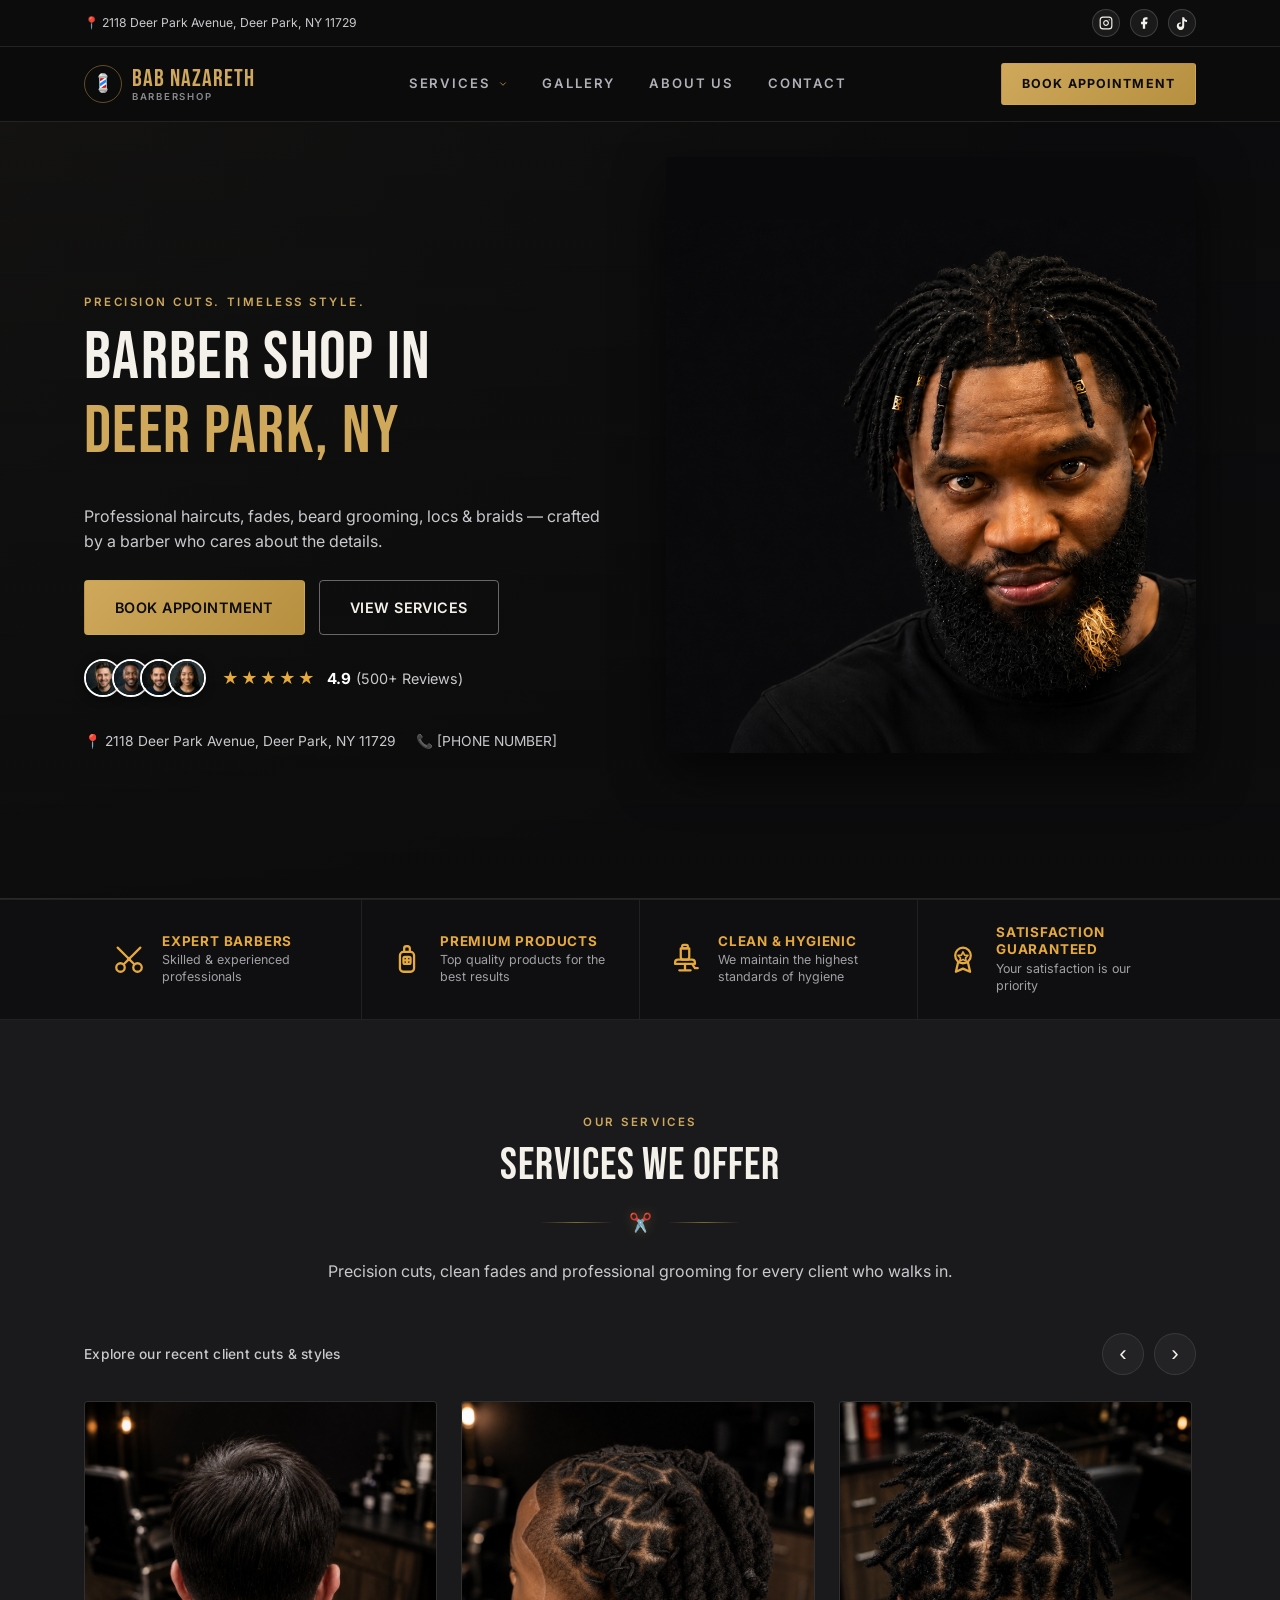
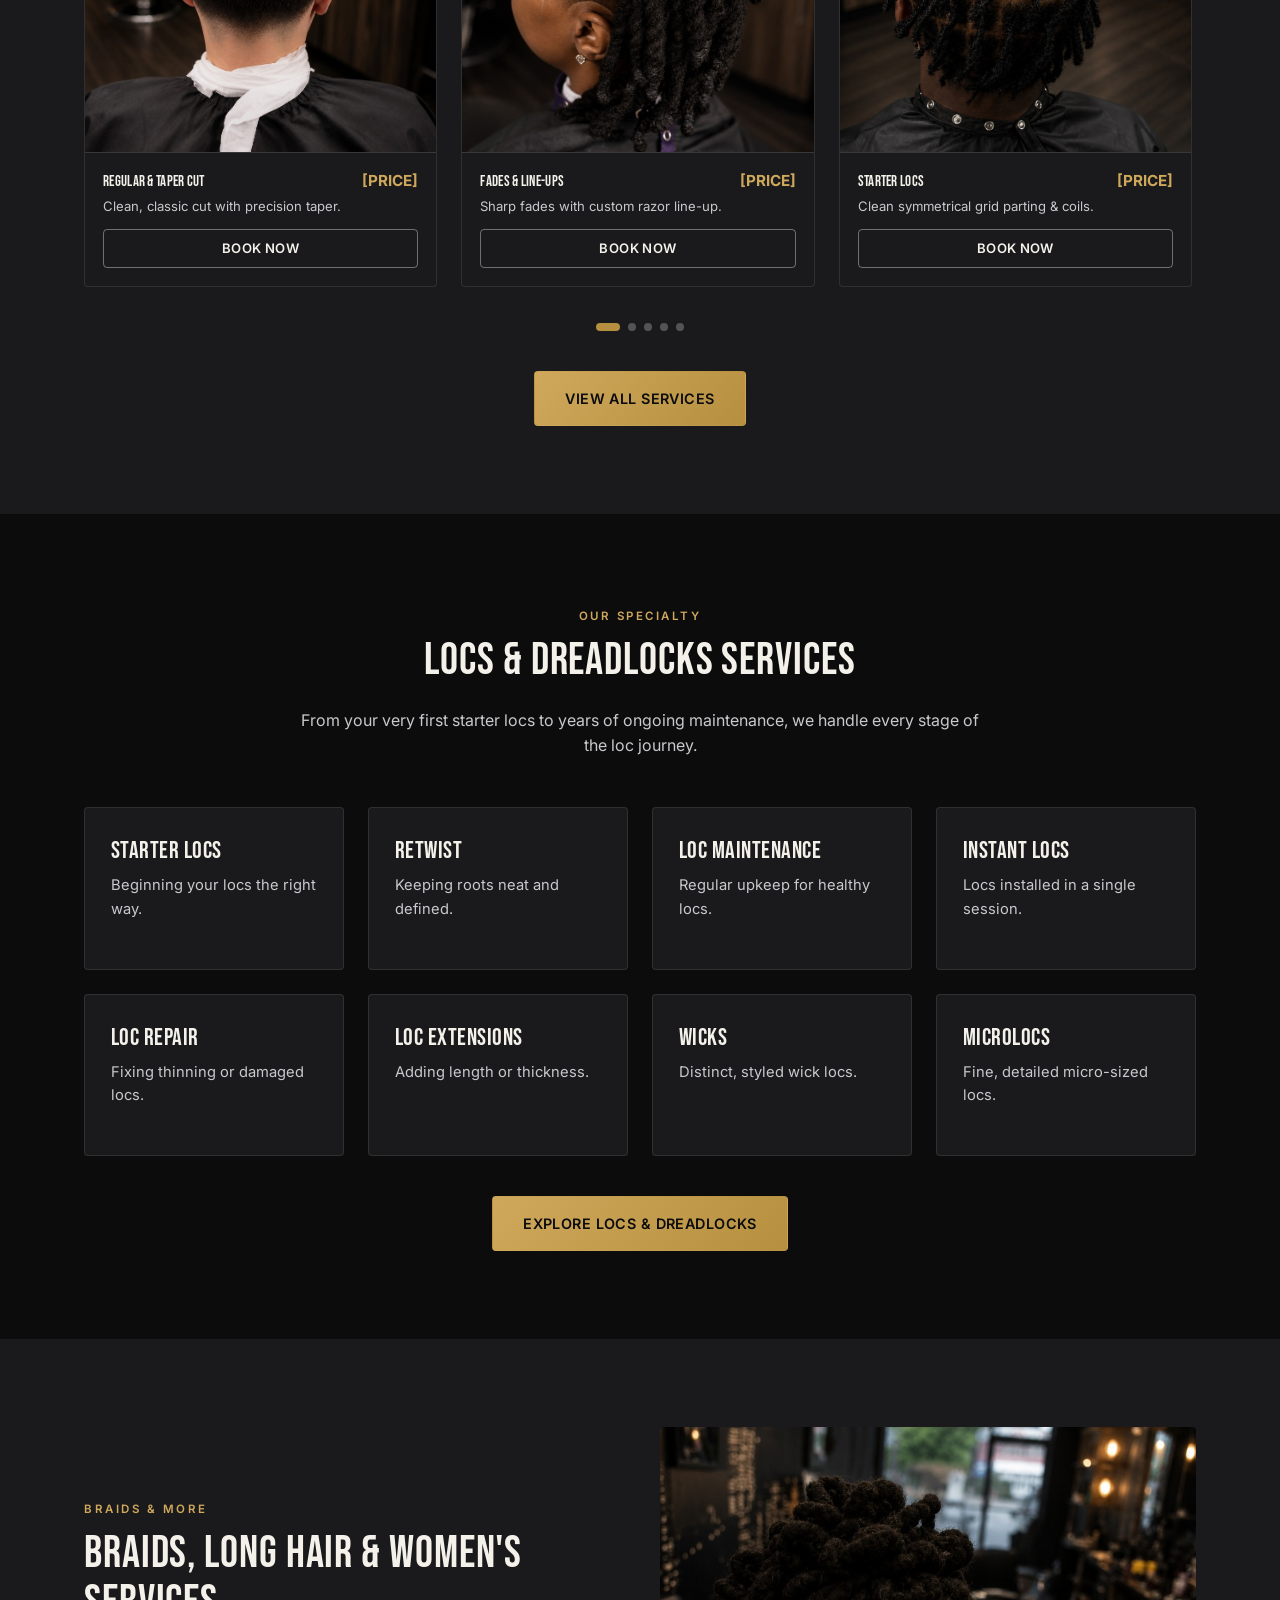
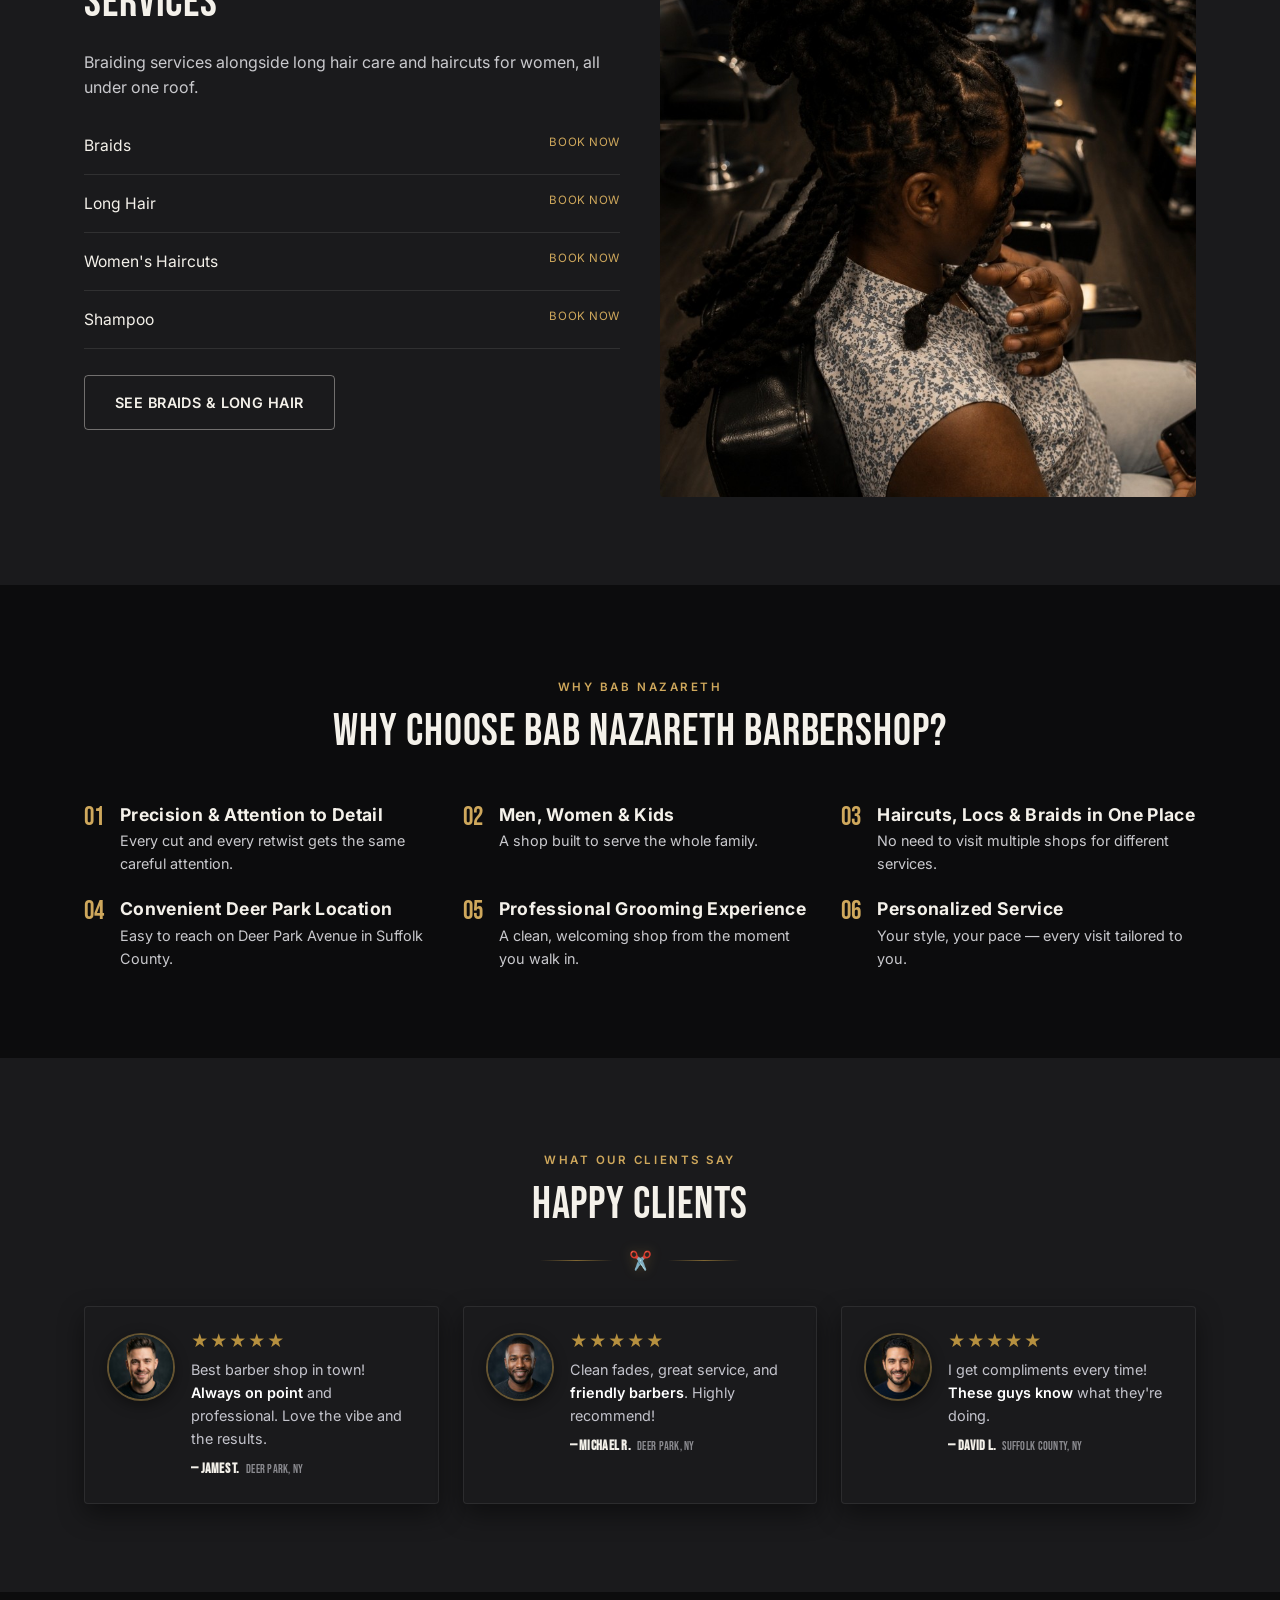
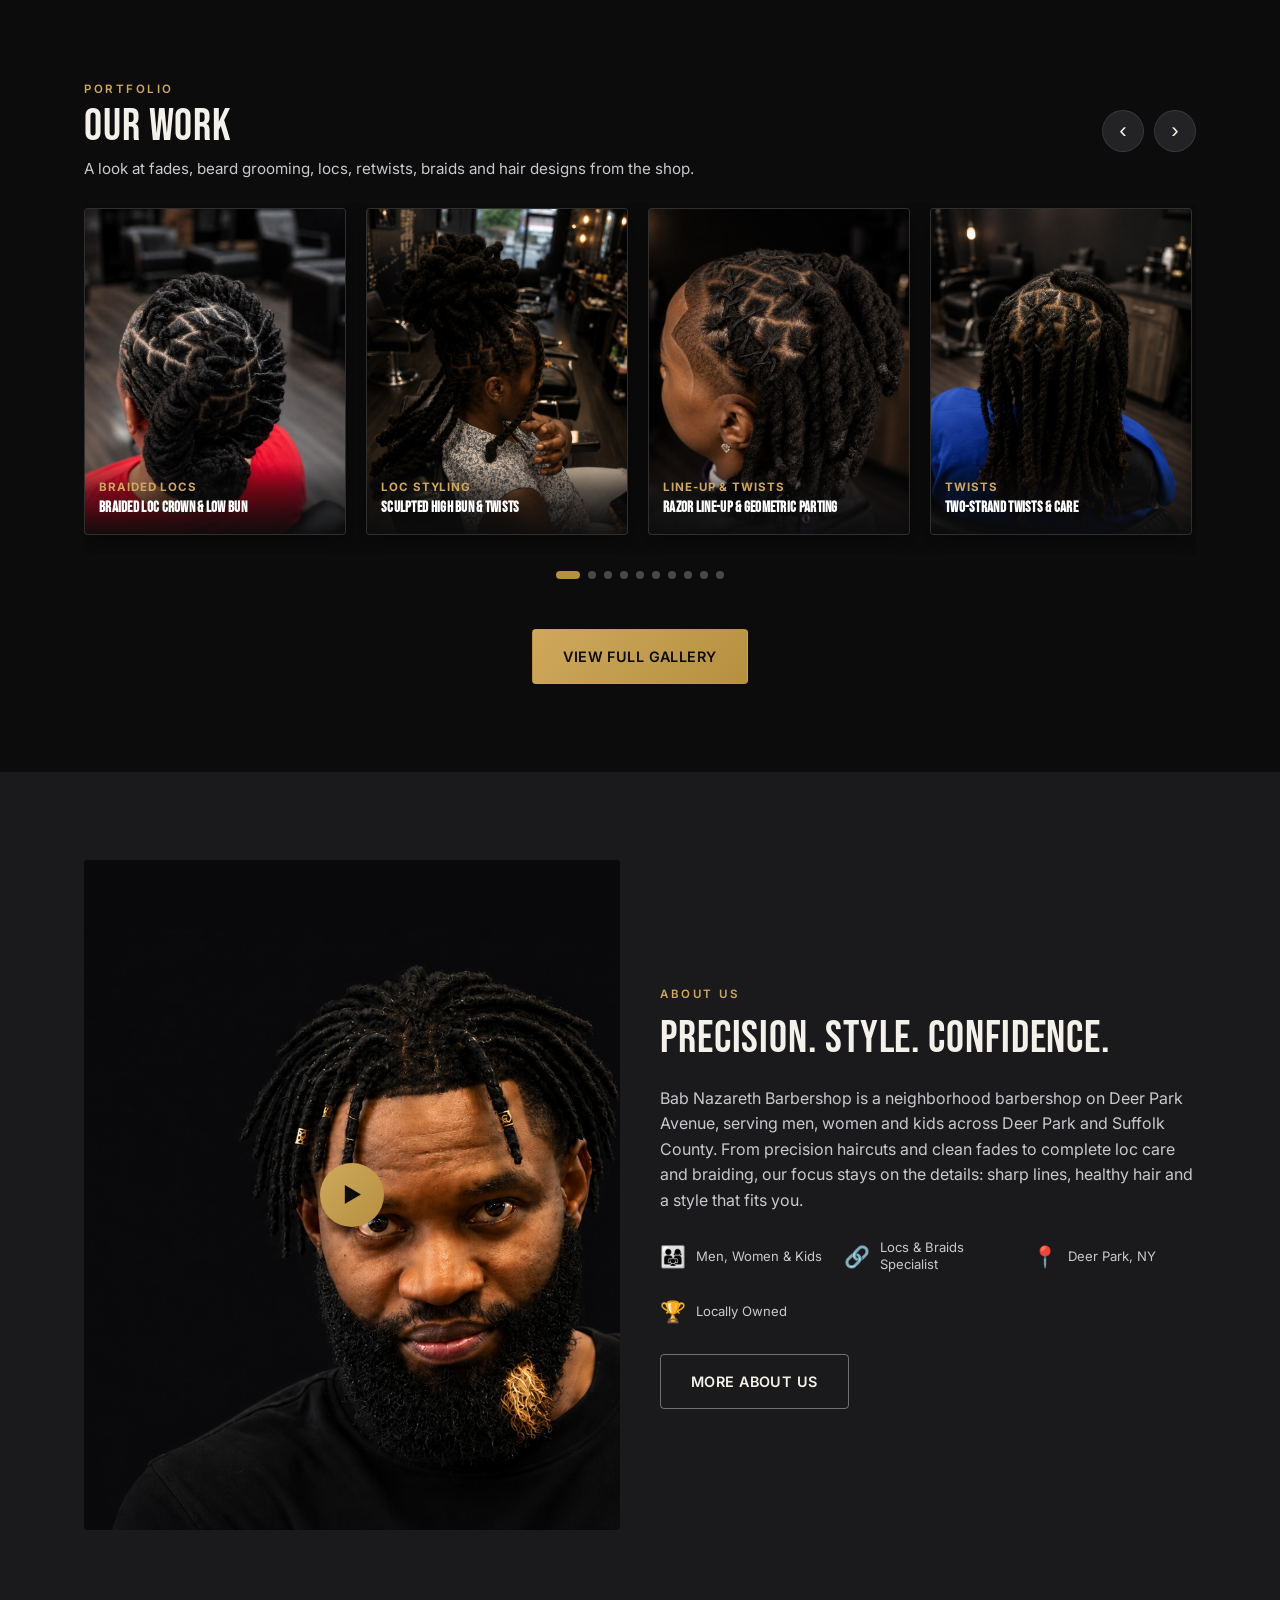
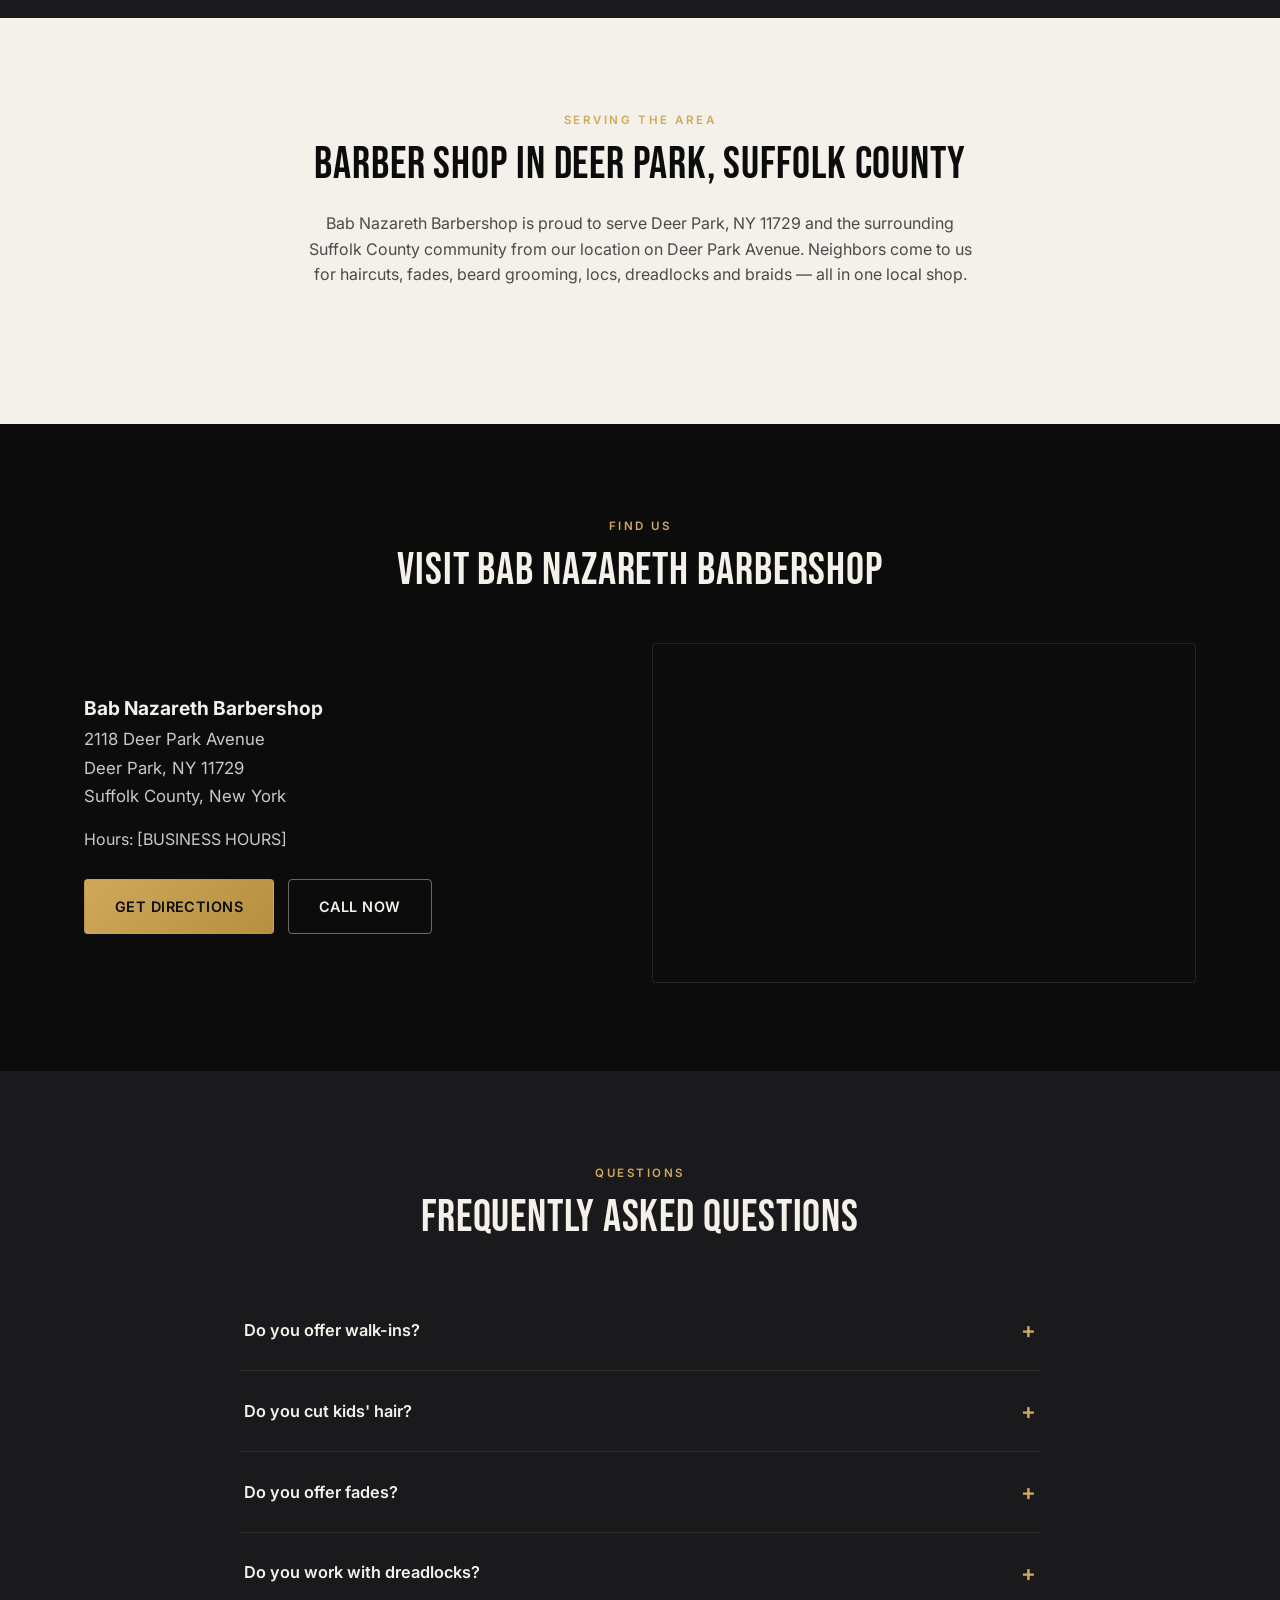
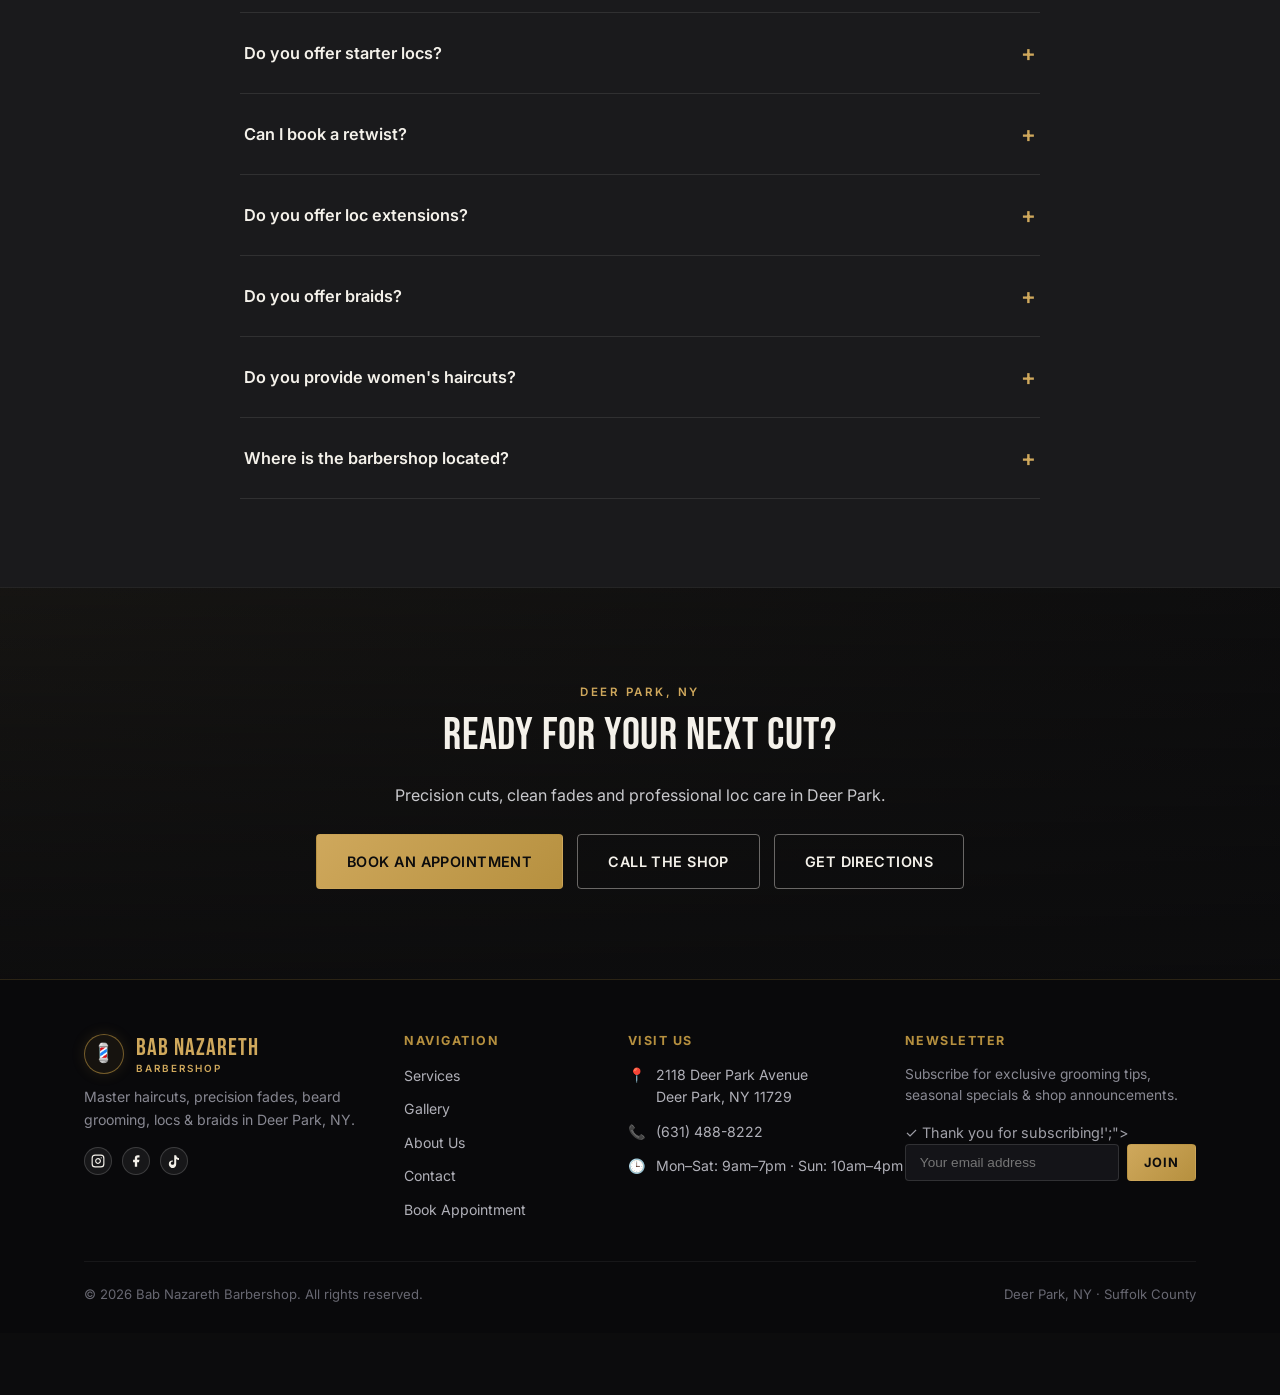
==== index.html @ 2ff18222 "Switch mobile services dropdown to native HTML details/summary to guarantee instant fold/unfold on t" ====
<!DOCTYPE html>
<html lang="en">
<head>
<meta charset="UTF-8">
<meta name="viewport" content="width=device-width, initial-scale=1.0">
<title>Bab Nazareth Barbershop | Barber Shop in Deer Park, NY</title>
<meta name="description" content="Professional haircuts, fades, beard grooming, locs & braids in Deer Park, NY. Serving Suffolk County. Book your appointment at Bab Nazareth Barbershop.">
<link rel="canonical" href="https://www.YOURDOMAIN.com/">
<meta property="og:title" content="Bab Nazareth Barbershop | Barber Shop in Deer Park, NY">
<meta property="og:description" content="Professional haircuts, fades, beard grooming, locs & braids in Deer Park, NY.">
<meta property="og:type" content="website">
<meta property="og:url" content="https://www.YOURDOMAIN.com/">
<link rel="stylesheet" href="https://fonts.googleapis.com/css2?family=Bebas+Neue&family=Inter:wght@400;500;600;700&display=swap">
<link rel="stylesheet" href="css/style.css?v=10">
<script type="application/ld+json">
{
  "@context": "https://schema.org",
  "@type": "HairSalon",
  "name": "Bab Nazareth Barbershop",
  "address": {
    "@type": "PostalAddress",
    "streetAddress": "2118 Deer Park Avenue",
    "addressLocality": "Deer Park",
    "addressRegion": "NY",
    "postalCode": "11729",
    "addressCountry": "US"
  },
  "telephone": "[PHONE NUMBER]",
  "url": "https://www.YOURDOMAIN.com/",
  "priceRange": "$$",
  "areaServed": ["Deer Park", "Suffolk County", "New York"]
}
</script>
<script type="application/ld+json">
{
  "@context": "https://schema.org",
  "@type": "FAQPage",
  "mainEntity": [
    {"@type": "Question", "name": "Do you offer walk-ins?", "acceptedAnswer": {"@type": "Answer", "text": "Walk-ins may be available depending on the day. We recommend calling ahead or booking online to guarantee your spot."}},
    {"@type": "Question", "name": "Do you cut kids' hair?", "acceptedAnswer": {"@type": "Answer", "text": "Yes, we offer kids cuts for younger clients in a relaxed, welcoming environment."}},
    {"@type": "Question", "name": "Do you offer fades?", "acceptedAnswer": {"@type": "Answer", "text": "Yes, fades are one of our specialties, from low and mid fades to skin fades."}},
    {"@type": "Question", "name": "Do you work with dreadlocks?", "acceptedAnswer": {"@type": "Answer", "text": "Yes, our team works with locs and dreadlocks at every stage, from starter locs to long-term maintenance."}},
    {"@type": "Question", "name": "Do you offer starter locs?", "acceptedAnswer": {"@type": "Answer", "text": "Yes, we start new locs and guide you through the early stages of the loc journey."}},
    {"@type": "Question", "name": "Can I book a retwist?", "acceptedAnswer": {"@type": "Answer", "text": "Yes, retwist appointments can be booked online or by calling the shop."}},
    {"@type": "Question", "name": "Do you offer loc extensions?", "acceptedAnswer": {"@type": "Answer", "text": "Yes, we offer loc extensions to add length or thickness to existing locs."}},
    {"@type": "Question", "name": "Do you offer braids?", "acceptedAnswer": {"@type": "Answer", "text": "Yes, braiding services are available. Let us know the style you have in mind when booking."}},
    {"@type": "Question", "name": "Do you provide women's haircuts?", "acceptedAnswer": {"@type": "Answer", "text": "Yes, we welcome men, women and kids for haircuts and styling."}},
    {"@type": "Question", "name": "Where is the barbershop located?", "acceptedAnswer": {"@type": "Answer", "text": "Bab Nazareth Barbershop is located at 2118 Deer Park Avenue, Deer Park, NY 11729, in Suffolk County."}}
  ]
}
</script>
</head>
<body>

<div class="top-bar">
  <div class="container top-bar-inner">
    <a class="top-bar-item" href="https://www.google.com/maps/dir/?api=1&destination=2118+Deer+Park+Avenue,+Deer+Park,+NY+11729" target="_blank" rel="noopener">📍 2118 Deer Park Avenue, Deer Park, NY 11729</a>
    <span class="social-icons notranslate" translate="no">
      <a href="#" class="social-btn" aria-label="Instagram">
        <svg viewBox="0 0 24 24" fill="none" stroke="currentColor" stroke-width="2" stroke-linecap="round" stroke-linejoin="round" aria-hidden="true"><rect x="2" y="2" width="20" height="20" rx="5" ry="5"></rect><path d="M16 11.37A4 4 0 1 1 12.63 8 4 4 0 0 1 16 11.37z"></path><line x1="17.5" y1="6.5" x2="17.51" y2="6.5"></line></svg>
      </a>
      <a href="#" class="social-btn" aria-label="Facebook">
        <svg viewBox="0 0 24 24" fill="currentColor" aria-hidden="true"><path d="M18 2h-3a5 5 0 0 0-5 5v3H7v4h3v8h4v-8h3l1-4h-4V7a1 1 0 0 1 1-1h3z"></path></svg>
      </a>
      <a href="#" class="social-btn" aria-label="TikTok">
        <svg viewBox="0 0 24 24" fill="currentColor" aria-hidden="true"><path d="M19.59 6.69a4.83 4.83 0 0 1-3.77-4.25V2h-3.45v13.67a2.89 2.89 0 0 1-5.2 1.74 2.89 2.89 0 0 1 2.31-4.64c.29 0 .58.04.85.12V11.4a6.37 6.37 0 0 0-.85-.06A6.34 6.34 0 0 0 3.1 17.68a6.34 6.34 0 0 0 10.82 4.47 6.27 6.27 0 0 0 1.87-4.48V8.71a8.16 8.16 0 0 0 4.8 1.52v-3.4c-.34 0-.68-.05-1-.14z"></path></svg>
      </a>
    </span>
  </div>
</div>

<header class="site-header">
  <nav class="nav">
    <a href="index.html" class="brand">
      <span class="brand-mark">💈</span>
      <span class="brand-text">BAB NAZARETH<span class="brand-sub">Barbershop</span></span>
    </a>
    <button class="nav-toggle" id="navToggle" aria-label="Open navigation menu">
      <span></span><span></span><span></span>
    </button>
    <ul class="nav-links">
      <li class="has-dropdown">
        <a href="services.html" class="dropdown-trigger">
          <span>Services</span>
          <svg class="dropdown-chevron" viewBox="0 0 24 24" fill="none" stroke="currentColor" stroke-width="2.2" stroke-linecap="round" stroke-linejoin="round" aria-hidden="true">
            <polyline points="6 9 12 15 18 9"></polyline>
          </svg>
        </a>
        <ul class="dropdown-menu">
          <li><a href="services.html">All Services</a></li>
          <li><a href="haircuts-fades.html">Haircuts &amp; Fades</a></li>
          <li><a href="beard-grooming.html">Beard Grooming</a></li>
          <li><a href="locs-dreadlocks.html">Locs &amp; Dreadlocks</a></li>
          <li><a href="braids.html">Braids</a></li>
        </ul>
      </li>
      <li><a href="gallery.html">Gallery</a></li>
      <li><a href="about.html">About Us</a></li>
      <li><a href="contact.html">Contact</a></li>
    </ul>
    <div class="nav-cta desktop-only">
      <a href="book-appointment.html" class="btn btn--gold btn--sm">Book Appointment</a>
    </div>
  </nav>
</header>

<!-- MOBILE NAVIGATION DRAWER (USER-REQUESTED FORMAT) -->
<div class="mobile-nav-drawer" id="mobileNavDrawer" aria-hidden="true">
  <div class="mobile-nav-inner">
    <!-- Top Bar: Logo left, Close button right -->
    <div class="mobile-nav-header">
      <a href="index.html" class="brand">
        <span class="brand-mark">💈</span>
        <span class="brand-text">BAB NAZARETH<span class="brand-sub">Barbershop</span></span>
      </a>
      <button type="button" class="mobile-nav-close" id="mobileNavClose" aria-label="Close navigation">
        <svg viewBox="0 0 24 24" fill="none" stroke="currentColor" stroke-width="2.2" stroke-linecap="round" stroke-linejoin="round" aria-hidden="true">
          <line x1="18" y1="6" x2="6" y2="18"></line>
          <line x1="6" y1="6" x2="18" y2="18"></line>
        </svg>
      </button>
    </div>

    <!-- Scrollable Body -->
    <div class="mobile-nav-body">
      <ul class="mobile-nav-list">
        <li class="mobile-nav-item">
          <details class="mobile-dropdown-details" open>
            <summary class="mobile-dropdown-summary">
              <span>Services</span>
              <svg class="mobile-chevron" viewBox="0 0 24 24" fill="none" stroke="currentColor" stroke-width="2.2" stroke-linecap="round" stroke-linejoin="round" aria-hidden="true">
                <polyline points="6 9 12 15 18 9"></polyline>
              </svg>
            </summary>
            <ul class="mobile-subnav">
              <li><a href="services.html">All Services</a></li>
              <li><a href="haircuts-fades.html">Haircuts &amp; Fades</a></li>
              <li><a href="beard-grooming.html">Beard Grooming</a></li>
              <li><a href="locs-dreadlocks.html">Locs &amp; Dreadlocks</a></li>
              <li><a href="braids.html">Braids</a></li>
            </ul>
          </details>
        </li>
        <li class="mobile-nav-item">
          <a href="gallery.html" class="mobile-nav-link">Gallery</a>
        </li>
        <li class="mobile-nav-item">
          <a href="about.html" class="mobile-nav-link">About Us</a>
        </li>
        <li class="mobile-nav-item">
          <a href="contact.html" class="mobile-nav-link">Contact</a>
        </li>
      </ul>

      <!-- Bottom Actions -->
      <div class="mobile-nav-bottom">
        <a href="book-appointment.html" class="btn btn--gold btn--full mobile-primary-cta">
          BOOK APPOINTMENT ✂️
        </a>
        <div class="mobile-bottom-row">
          <a href="tel:6314888222" class="mobile-pill-btn">
            <span>📞</span> (631) 488-8222
          </a>
          <a href="https://www.google.com/maps/dir/?api=1&destination=2118+Deer+Park+Avenue,+Deer+Park,+NY+11729" target="_blank" rel="noopener" class="mobile-pill-btn">
            <span>📍</span> Deer Park, NY
          </a>
        </div>
      </div>
    </div>
  </div>
</div>

<main>

  <!-- HERO -->
  <section class="hero">
    <div class="container hero-grid">
      <div>
        <span class="eyebrow">Precision Cuts. Timeless Style.</span>
        <h1>Barber Shop in<br><span class="text-gold">Deer Park, NY</span></h1>
        <p>Professional haircuts, fades, beard grooming, locs &amp; braids &mdash; crafted by a barber who cares about the details.</p>
        <div class="cta-row">
          <a href="book-appointment.html" class="btn btn--gold">Book Appointment</a>
          <a href="services.html" class="btn btn--outline">View Services</a>
        </div>
        <div class="hero-trust">
          <div class="avatar-stack">
            <img class="avatar-circle" src="images/avatar-1.jpg" alt="Client Bab Nazareth Barbershop" width="38" height="38">
            <img class="avatar-circle" src="images/avatar-2.jpg" alt="Client Bab Nazareth Barbershop" width="38" height="38">
            <img class="avatar-circle" src="images/avatar-3.jpg" alt="Client Bab Nazareth Barbershop" width="38" height="38">
            <img class="avatar-circle" src="images/avatar-4.jpg" alt="Client Bab Nazareth Barbershop" width="38" height="38">
          </div>
          <div class="rating-block">
            <span class="stars" aria-label="5 stars rating">★★★★★</span>
            <div class="rating-text">
              <span class="rating-score">4.9</span>
              <span class="rating-count">(500+ Reviews)</span>
            </div>
          </div>
        </div>
        <div class="hero-meta">
          <span>📍 2118 Deer Park Avenue, Deer Park, NY 11729</span>
          <span>📞 [PHONE NUMBER]</span>
        </div>
      </div>
      <div class="hero-media">
        <img src="images/hero-barber.png" alt="Client with a sharp fade and beard at Bab Nazareth Barbershop in Deer Park, NY" loading="eager">
      </div>
    </div>
  </section>

  <!-- FEATURE / TRUST ROW -->
  <section class="feature-row">
    <div class="container feature-grid">
      <div class="feature-item">
        <div class="f-icon-wrap">
          <svg class="f-svg" viewBox="0 0 24 24" fill="none" stroke="currentColor" stroke-width="1.6" stroke-linecap="round" stroke-linejoin="round" aria-hidden="true">
            <circle cx="6" cy="18" r="3"></circle>
            <circle cx="18" cy="18" r="3"></circle>
            <line x1="8.12" y1="15.88" x2="20" y2="4"></line>
            <line x1="15.88" y1="15.88" x2="13.2" y2="13.2"></line>
            <line x1="10.8" y1="10.8" x2="4" y2="4"></line>
            <circle cx="12" cy="12" r="0.75" fill="currentColor"></circle>
          </svg>
        </div>
        <div class="feature-item-text">
          <h3>Expert Barbers</h3>
          <p>Skilled &amp; experienced professionals</p>
        </div>
      </div>
      <div class="feature-item">
        <div class="f-icon-wrap">
          <svg class="f-svg" viewBox="0 0 24 24" fill="none" stroke="currentColor" stroke-width="1.6" stroke-linecap="round" stroke-linejoin="round" aria-hidden="true">
            <rect x="7" y="7" width="10" height="14" rx="2.5"></rect>
            <path d="M10 7V4.5A1.5 1.5 0 0 1 11.5 3h1A1.5 1.5 0 0 1 14 4.5V7"></path>
            <path d="M12 11.5v3M10.5 13h3"></path>
            <rect x="9.5" y="10.5" width="5" height="5" rx="1"></rect>
          </svg>
        </div>
        <div class="feature-item-text">
          <h3>Premium Products</h3>
          <p>Top quality products for the best results</p>
        </div>
      </div>
      <div class="feature-item">
        <div class="f-icon-wrap">
          <svg class="f-svg" viewBox="0 0 24 24" fill="none" stroke="currentColor" stroke-width="1.6" stroke-linecap="round" stroke-linejoin="round" aria-hidden="true">
            <rect x="10" y="2" width="4" height="2.5" rx="1"></rect>
            <path d="M9 4.5h6v6a2 2 0 0 1-2 2h-2a2 2 0 0 1-2-2v-6z"></path>
            <path d="M7 12.5h10a2 2 0 0 1 2 2v1H5v-1a2 2 0 0 1 2-2z"></path>
            <path d="M12 15.5V20M8 20h8"></path>
            <path d="M17 15.5l2 3h2"></path>
          </svg>
        </div>
        <div class="feature-item-text">
          <h3>Clean &amp; Hygienic</h3>
          <p>We maintain the highest standards of hygiene</p>
        </div>
      </div>
      <div class="feature-item">
        <div class="f-icon-wrap">
          <svg class="f-svg" viewBox="0 0 24 24" fill="none" stroke="currentColor" stroke-width="1.6" stroke-linecap="round" stroke-linejoin="round" aria-hidden="true">
            <circle cx="12" cy="9.5" r="5.5"></circle>
            <polygon points="12,7 13.1,9.2 15.5,9.5 13.8,11.2 14.2,13.5 12,12.3 9.8,13.5 10.2,11.2 8.5,9.5 10.9,9.2" fill="none" stroke-width="1.2"></polygon>
            <path d="M8.5 14.5L7 21l5-2.2 5 2.2-1.5-6.5"></path>
          </svg>
        </div>
        <div class="feature-item-text">
          <h3>Satisfaction Guaranteed</h3>
          <p>Your satisfaction is our priority</p>
        </div>
      </div>
    </div>
  </section>

  <!-- SERVICES WE OFFER -->
  <section class="section section--charcoal">
    <div class="container">
      <div class="section-head">
        <span class="eyebrow">Our Services</span>
        <h2>Services We Offer</h2>
        <div class="kicker-divider"><span class="line"></span><span class="icon">✂️</span><span class="line"></span></div>
        <p>Precision cuts, clean fades and professional grooming for every client who walks in.</p>
      </div>
      <div class="services-carousel-wrapper">
        <div class="carousel-nav-header">
          <span class="carousel-hint">Explore our recent client cuts &amp; styles</span>
          <div class="carousel-controls">
            <button type="button" class="carousel-btn carousel-btn--prev" aria-label="Previous service" onclick="var c=document.querySelector('.services-carousel'); if(c) c.scrollBy({left: -330, behavior: 'smooth'});">&#8249;</button>
            <button type="button" class="carousel-btn carousel-btn--next" aria-label="Next service" onclick="var c=document.querySelector('.services-carousel'); if(c) c.scrollBy({left: 330, behavior: 'smooth'});">&#8250;</button>
          </div>
        </div>

        <div class="services-carousel">
          <div class="card service-card">
            <div class="service-card-media">
              <img src="images/service-haircut.jpg" alt="Regular and Taper Haircut" class="service-card-img" loading="lazy">
            </div>
            <div class="service-card-body">
              <div class="service-card-top">
                <h3>Regular &amp; Taper Cut</h3>
                <span class="price-tag">[PRICE]</span>
              </div>
              <p class="service-desc">Clean, classic cut with precision taper.</p>
              <a href="haircuts-fades.html" class="btn btn--outline btn--sm">Book Now</a>
            </div>
          </div>

          <div class="card service-card">
            <div class="service-card-media">
              <img src="images/service-fade-locs.jpg" alt="Fade Haircut with Sharp Edge-Up" class="service-card-img" loading="lazy">
            </div>
            <div class="service-card-body">
              <div class="service-card-top">
                <h3>Fades &amp; Line-Ups</h3>
                <span class="price-tag">[PRICE]</span>
              </div>
              <p class="service-desc">Sharp fades with custom razor line-up.</p>
              <a href="haircuts-fades.html" class="btn btn--outline btn--sm">Book Now</a>
            </div>
          </div>

          <div class="card service-card">
            <div class="service-card-media">
              <img src="images/service-starter-locs.jpg" alt="Starter Locs and Comb Coils" class="service-card-img" loading="lazy">
            </div>
            <div class="service-card-body">
              <div class="service-card-top">
                <h3>Starter Locs</h3>
                <span class="price-tag">[PRICE]</span>
              </div>
              <p class="service-desc">Clean symmetrical grid parting &amp; coils.</p>
              <a href="locs-dreadlocks.html" class="btn btn--outline btn--sm">Book Now</a>
            </div>
          </div>

          <div class="card service-card">
            <div class="service-card-media">
              <img src="images/service-retwist.jpg" alt="Loc Retwist and Scalp Care" class="service-card-img" loading="lazy">
            </div>
            <div class="service-card-body">
              <div class="service-card-top">
                <h3>Loc Retwist</h3>
                <span class="price-tag">[PRICE]</span>
              </div>
              <p class="service-desc">Crisp root maintenance &amp; scalp care.</p>
              <a href="locs-dreadlocks.html" class="btn btn--outline btn--sm">Book Now</a>
            </div>
          </div>

          <div class="card service-card">
            <div class="service-card-media">
              <img src="images/service-loc-updo.jpg" alt="Loc Styling, Braids and Crown Updo" class="service-card-img" loading="lazy">
            </div>
            <div class="service-card-body">
              <div class="service-card-top">
                <h3>Loc Styling &amp; Updos</h3>
                <span class="price-tag">[PRICE]</span>
              </div>
              <p class="service-desc">Barrel rolls, crowns, buns &amp; styling.</p>
              <a href="locs-dreadlocks.html" class="btn btn--outline btn--sm">Book Now</a>
            </div>
          </div>
        </div>

        <div class="carousel-dots" aria-hidden="true"></div>
      </div>
      <div class="cta-row" style="justify-content:center; margin-top:40px;">
        <a href="services.html" class="btn btn--gold">View All Services</a>
      </div>
    </div>
  </section>

  <!-- LOCS SECTION -->
  <section class="section">
    <div class="container">
      <div class="section-head">
        <span class="eyebrow">Our Specialty</span>
        <h2>Locs &amp; Dreadlocks Services</h2>
        <p>From your very first starter locs to years of ongoing maintenance, we handle every stage of the loc journey.</p>
      </div>
      <div class="grid grid--4">
        <div class="card"><h3>Starter Locs</h3><p>Beginning your locs the right way.</p></div>
        <div class="card"><h3>Retwist</h3><p>Keeping roots neat and defined.</p></div>
        <div class="card"><h3>Loc Maintenance</h3><p>Regular upkeep for healthy locs.</p></div>
        <div class="card"><h3>Instant Locs</h3><p>Locs installed in a single session.</p></div>
        <div class="card"><h3>Loc Repair</h3><p>Fixing thinning or damaged locs.</p></div>
        <div class="card"><h3>Loc Extensions</h3><p>Adding length or thickness.</p></div>
        <div class="card"><h3>Wicks</h3><p>Distinct, styled wick locs.</p></div>
        <div class="card"><h3>Microlocs</h3><p>Fine, detailed micro-sized locs.</p></div>
      </div>
      <div class="cta-row" style="justify-content:center; margin-top:40px;">
        <a href="locs-dreadlocks.html" class="btn btn--gold">Explore Locs &amp; Dreadlocks</a>
      </div>
    </div>
  </section>

  <!-- BRAIDS & LONG HAIR -->
  <section class="section section--charcoal">
    <div class="container hero-grid">
      <div>
        <span class="eyebrow">Braids &amp; More</span>
        <h2>Braids, Long Hair &amp; Women's Services</h2>
        <p>Braiding services alongside long hair care and haircuts for women, all under one roof.</p>
        <ul class="service-list">
          <li>Braids <span class="tag">Book Now</span></li>
          <li>Long Hair <span class="tag">Book Now</span></li>
          <li>Women's Haircuts <span class="tag">Book Now</span></li>
          <li>Shampoo <span class="tag">Book Now</span></li>
        </ul>
        <div class="cta-row">
          <a href="braids.html" class="btn btn--outline">See Braids &amp; Long Hair</a>
        </div>
      </div>
      <div class="hero-media">
        <img src="images/work-high-bun-twists.jpg" alt="Braids, Long Hair and Women's Services at Bab Nazareth" loading="lazy">
      </div>
    </div>
  </section>

  <!-- WHY CHOOSE US -->
  <section class="section">
    <div class="container">
      <div class="section-head">
        <span class="eyebrow">Why Bab Nazareth</span>
        <h2>Why Choose Bab Nazareth Barbershop?</h2>
      </div>
      <div class="grid grid--3">
        <div class="reason"><span class="num">01</span><div><h3>Precision &amp; Attention to Detail</h3><p>Every cut and every retwist gets the same careful attention.</p></div></div>
        <div class="reason"><span class="num">02</span><div><h3>Men, Women &amp; Kids</h3><p>A shop built to serve the whole family.</p></div></div>
        <div class="reason"><span class="num">03</span><div><h3>Haircuts, Locs &amp; Braids in One Place</h3><p>No need to visit multiple shops for different services.</p></div></div>
        <div class="reason"><span class="num">04</span><div><h3>Convenient Deer Park Location</h3><p>Easy to reach on Deer Park Avenue in Suffolk County.</p></div></div>
        <div class="reason"><span class="num">05</span><div><h3>Professional Grooming Experience</h3><p>A clean, welcoming shop from the moment you walk in.</p></div></div>
        <div class="reason"><span class="num">06</span><div><h3>Personalized Service</h3><p>Your style, your pace &mdash; every visit tailored to you.</p></div></div>
      </div>
    </div>
  </section>

  <!-- TESTIMONIALS (DARK LUXURY STATIC GRID) -->
  <section class="section section--charcoal">
    <div class="container">
      <div class="section-head" style="margin-bottom: 36px;">
        <span class="eyebrow">What Our Clients Say</span>
        <h2>Happy Clients</h2>
        <div class="kicker-divider">
          <span class="line"></span>
          <span class="icon">✂️</span>
          <span class="line"></span>
        </div>
      </div>

      <div class="testimonials-grid">
        <!-- Card 1 (James T.) -->
        <div class="review-card-dark">
          <div class="review-avatar-wrap-dark">
            <img src="images/avatar-1.jpg" alt="James T." loading="lazy">
          </div>
          <div class="review-body-dark">
            <span class="review-stars-dark">★★★★★</span>
            <p class="review-text-dark">Best barber shop in town! <strong>Always on point</strong> and professional. Love the vibe and the results.</p>
            <h4 class="review-author-dark">&mdash; James T. <span class="review-location-dark">Deer Park, NY</span></h4>
          </div>
        </div>

        <!-- Card 2 (Michael R.) -->
        <div class="review-card-dark">
          <div class="review-avatar-wrap-dark">
            <img src="images/avatar-2.jpg" alt="Michael R." loading="lazy">
          </div>
          <div class="review-body-dark">
            <span class="review-stars-dark">★★★★★</span>
            <p class="review-text-dark">Clean fades, great service, and <strong>friendly barbers</strong>. Highly recommend!</p>
            <h4 class="review-author-dark">&mdash; Michael R. <span class="review-location-dark">Deer Park, NY</span></h4>
          </div>
        </div>

        <!-- Card 3 (David L.) -->
        <div class="review-card-dark">
          <div class="review-avatar-wrap-dark">
            <img src="images/avatar-3.jpg" alt="David L." loading="lazy">
          </div>
          <div class="review-body-dark">
            <span class="review-stars-dark">★★★★★</span>
            <p class="review-text-dark">I get compliments every time! <strong>These guys know</strong> what they're doing.</p>
            <h4 class="review-author-dark">&mdash; David L. <span class="review-location-dark">Suffolk County, NY</span></h4>
          </div>
        </div>
      </div>
    </div>
  </section>

  <!-- OUR WORK / PORTFOLIO CAROUSEL -->
  <section class="section">
    <div class="container">
      <div class="gallery-carousel-wrapper">
        <div class="carousel-nav-header">
          <div>
            <span class="eyebrow" style="margin-bottom:4px; display:block;">Portfolio</span>
            <h2 style="margin:0 0 6px 0;">Our Work</h2>
            <p style="margin:0; color:var(--gray-light); font-size:0.95rem;">A look at fades, beard grooming, locs, retwists, braids and hair designs from the shop.</p>
          </div>
          <div class="carousel-controls">
            <button type="button" class="carousel-btn carousel-btn--prev" aria-label="Previous work" onclick="var c=this.closest('.gallery-carousel-wrapper').querySelector('.gallery-carousel'); if(c) c.scrollBy({left: -320, behavior: 'smooth'});">&#8249;</button>
            <button type="button" class="carousel-btn carousel-btn--next" aria-label="Next work" onclick="var c=this.closest('.gallery-carousel-wrapper').querySelector('.gallery-carousel'); if(c) c.scrollBy({left: 320, behavior: 'smooth'});">&#8250;</button>
          </div>
        </div>

        <div class="gallery-carousel">
          <div class="gallery-slide">
            <div class="gallery-slide-media">
              <img src="images/work-braided-loc-updo.jpg" alt="Braided Locs Crown Updo" class="gallery-slide-img" loading="lazy">
            </div>
            <div class="gallery-slide-caption">
              <span class="gallery-slide-tag">Braided Locs</span>
              <h3 class="gallery-slide-title">Braided Loc Crown &amp; Low Bun</h3>
            </div>
          </div>

          <div class="gallery-slide">
            <div class="gallery-slide-media">
              <img src="images/work-high-bun-twists.jpg" alt="High Bun with Hanging Twists" class="gallery-slide-img" loading="lazy">
            </div>
            <div class="gallery-slide-caption">
              <span class="gallery-slide-tag">Loc Styling</span>
              <h3 class="gallery-slide-title">Sculpted High Bun &amp; Twists</h3>
            </div>
          </div>

          <div class="gallery-slide">
            <div class="gallery-slide-media">
              <img src="images/work-lineup-twists.jpg" alt="Sharp Line-Up and Geometric Parting" class="gallery-slide-img" loading="lazy">
            </div>
            <div class="gallery-slide-caption">
              <span class="gallery-slide-tag">Line-Up &amp; Twists</span>
              <h3 class="gallery-slide-title">Razor Line-Up &amp; Geometric Parting</h3>
            </div>
          </div>

          <div class="gallery-slide">
            <div class="gallery-slide-media">
              <img src="images/work-twists-blue-cape.jpg" alt="Two-Strand Twists" class="gallery-slide-img" loading="lazy">
            </div>
            <div class="gallery-slide-caption">
              <span class="gallery-slide-tag">Twists</span>
              <h3 class="gallery-slide-title">Two-Strand Twists &amp; Care</h3>
            </div>
          </div>

          <div class="gallery-slide">
            <div class="gallery-slide-media">
              <img src="images/work-starter-coils.jpg" alt="Starter Locs Comb Coils" class="gallery-slide-img" loading="lazy">
            </div>
            <div class="gallery-slide-caption">
              <span class="gallery-slide-tag">Starter Locs</span>
              <h3 class="gallery-slide-title">Comb Coils &amp; Clean Grid</h3>
            </div>
          </div>

          <div class="gallery-slide">
            <div class="gallery-slide-media">
              <img src="images/gallery-temple-fade-profile.jpg" alt="Temple Fade with Twisted Topknot" class="gallery-slide-img" loading="lazy">
            </div>
            <div class="gallery-slide-caption">
              <span class="gallery-slide-tag">Fade &amp; Topknot</span>
              <h3 class="gallery-slide-title">Temple Fade &amp; Twisted Topknot</h3>
            </div>
          </div>

          <div class="gallery-slide">
            <div class="gallery-slide-media">
              <img src="images/gallery-honey-locs.jpg" alt="Honey Blonde Locs Bun" class="gallery-slide-img" loading="lazy">
            </div>
            <div class="gallery-slide-caption">
              <span class="gallery-slide-tag">Loc Styling</span>
              <h3 class="gallery-slide-title">Honey Blonde Locs &amp; Bangs</h3>
            </div>
          </div>

          <div class="gallery-slide">
            <div class="gallery-slide-media">
              <img src="images/gallery-taper-cut.jpg" alt="Classic Taper Haircut" class="gallery-slide-img" loading="lazy">
            </div>
            <div class="gallery-slide-caption">
              <span class="gallery-slide-tag">Haircut</span>
              <h3 class="gallery-slide-title">Classic Taper Fade Cut</h3>
            </div>
          </div>

          <div class="gallery-slide">
            <div class="gallery-slide-media">
              <img src="images/service-fade-locs.jpg" alt="Precision Fade and Line-Up" class="gallery-slide-img" loading="lazy">
            </div>
            <div class="gallery-slide-caption">
              <span class="gallery-slide-tag">Fades &amp; Designs</span>
              <h3 class="gallery-slide-title">Precision Fade &amp; Edge-Up</h3>
            </div>
          </div>

          <div class="gallery-slide">
            <div class="gallery-slide-media">
              <img src="images/service-retwist.jpg" alt="Loc Retwist Maintenance" class="gallery-slide-img" loading="lazy">
            </div>
            <div class="gallery-slide-caption">
              <span class="gallery-slide-tag">Retwist</span>
              <h3 class="gallery-slide-title">Loc Retwist Maintenance</h3>
            </div>
          </div>
        </div>

        <div class="carousel-dots" aria-hidden="true"></div>
      </div>

      <div class="cta-row" style="justify-content:center; margin-top:20px;">
        <a href="gallery.html" class="btn btn--gold">View Full Gallery</a>
      </div>
    </div>
  </section>

  <!-- ABOUT -->
  <section class="section section--charcoal">
    <div class="container hero-grid">
      <div class="hero-media media-wrap">
        <img src="images/hero-barber.png" alt="Bab Nazareth Barbershop in Deer Park, NY" style="object-position: 72% top;" loading="lazy">
        <div class="play-overlay"><span class="play-btn">▶</span></div>
      </div>
      <div>
        <span class="eyebrow">About Us</span>
        <h2>Precision. Style. Confidence.</h2>
        <p>Bab Nazareth Barbershop is a neighborhood barbershop on Deer Park Avenue, serving men, women and kids across Deer Park and Suffolk County. From precision haircuts and clean fades to complete loc care and braiding, our focus stays on the details: sharp lines, healthy hair and a style that fits you.</p>
        <div class="stat-chip-row">
          <div class="stat-chip"><span class="sc-icon">👨‍👩‍👧</span><span class="sc-label">Men, Women &amp; Kids</span></div>
          <div class="stat-chip"><span class="sc-icon">🔗</span><span class="sc-label">Locs &amp; Braids Specialist</span></div>
          <div class="stat-chip"><span class="sc-icon">📍</span><span class="sc-label">Deer Park, NY</span></div>
          <div class="stat-chip"><span class="sc-icon">🏆</span><span class="sc-label">Locally Owned</span></div>
        </div>
        <div class="cta-row">
          <a href="about.html" class="btn btn--outline">More About Us</a>
        </div>
      </div>
    </div>
  </section>

  <!-- LOCAL SEO SECTION -->
  <section class="section section--light">
    <div class="container">
      <div class="section-head">
        <span class="eyebrow">Serving The Area</span>
        <h2>Barber Shop in Deer Park, Suffolk County</h2>
        <p>Bab Nazareth Barbershop is proud to serve Deer Park, NY 11729 and the surrounding Suffolk County community from our location on Deer Park Avenue. Neighbors come to us for haircuts, fades, beard grooming, locs, dreadlocks and braids &mdash; all in one local shop.</p>
      </div>
    </div>
  </section>

  <!-- LOCATION -->
  <section class="section">
    <div class="container">
      <div class="section-head">
        <span class="eyebrow">Find Us</span>
        <h2>Visit Bab Nazareth Barbershop</h2>
      </div>
      <div class="grid grid--2" style="align-items:center;">
        <div>
          <p class="address-block">
            <strong>Bab Nazareth Barbershop</strong><br>
            2118 Deer Park Avenue<br>
            Deer Park, NY 11729<br>
            Suffolk County, New York
          </p>
          <p>Hours: <span class="placeholder-tag">[BUSINESS HOURS]</span></p>
          <div class="cta-row">
            <a href="https://www.google.com/maps/dir/?api=1&destination=2118+Deer+Park+Avenue,+Deer+Park,+NY+11729" target="_blank" rel="noopener" class="btn btn--gold">Get Directions</a>
            <a href="tel:#" class="btn btn--outline">Call Now</a>
          </div>
        </div>
        <div class="map-embed">
          <iframe src="https://www.google.com/maps?q=2118+Deer+Park+Avenue,+Deer+Park,+NY+11729&output=embed" title="Bab Nazareth Barbershop location map" loading="lazy" referrerpolicy="no-referrer-when-downgrade"></iframe>
        </div>
      </div>
    </div>
  </section>

  <!-- FAQ -->
  <section class="section section--charcoal">
    <div class="container">
      <div class="section-head">
        <span class="eyebrow">Questions</span>
        <h2>Frequently Asked Questions</h2>
      </div>
      <div class="faq">
        <details class="faq-item"><summary>Do you offer walk-ins?</summary><p>Walk-ins may be available depending on the day. We recommend calling ahead at <span class="placeholder-tag">[PHONE NUMBER]</span> or booking online to guarantee your spot.</p></details>
        <details class="faq-item"><summary>Do you cut kids' hair?</summary><p>Yes, we offer kids cuts for younger clients in a relaxed, welcoming environment.</p></details>
        <details class="faq-item"><summary>Do you offer fades?</summary><p>Yes, fades are one of our specialties, from low and mid fades to skin fades.</p></details>
        <details class="faq-item"><summary>Do you work with dreadlocks?</summary><p>Yes, our team works with locs and dreadlocks at every stage, from starter locs to long-term maintenance.</p></details>
        <details class="faq-item"><summary>Do you offer starter locs?</summary><p>Yes, we start new locs and guide you through the early stages of the loc journey.</p></details>
        <details class="faq-item"><summary>Can I book a retwist?</summary><p>Yes, retwist appointments can be booked online or by calling the shop.</p></details>
        <details class="faq-item"><summary>Do you offer loc extensions?</summary><p>Yes, we offer loc extensions to add length or thickness to existing locs.</p></details>
        <details class="faq-item"><summary>Do you offer braids?</summary><p>Yes, braiding services are available &mdash; let us know the style you have in mind when booking.</p></details>
        <details class="faq-item"><summary>Do you provide women's haircuts?</summary><p>Yes, we welcome men, women and kids for haircuts and styling.</p></details>
        <details class="faq-item"><summary>Where is the barbershop located?</summary><p>Bab Nazareth Barbershop is located at 2118 Deer Park Avenue, Deer Park, NY 11729, in Suffolk County.</p></details>
      </div>
    </div>
  </section>

  <!-- FINAL CTA -->
  <section class="final-cta">
    <div class="container">
      <span class="eyebrow">Deer Park, NY</span>
      <h2>Ready for Your Next Cut?</h2>
      <p>Precision cuts, clean fades and professional loc care in Deer Park.</p>
      <div class="cta-row" style="justify-content:center;">
        <a href="book-appointment.html" class="btn btn--gold">Book an Appointment</a>
        <a href="tel:#" class="btn btn--outline">Call the Shop</a>
        <a href="https://www.google.com/maps/dir/?api=1&destination=2118+Deer+Park+Avenue,+Deer+Park,+NY+11729" target="_blank" rel="noopener" class="btn btn--outline">Get Directions</a>
      </div>
    </div>
  </section>

</main>

<footer class="site-footer">
  <div class="container">
    <div class="footer-simple-top">
      <!-- 1. BRAND & SOCIAL -->
      <div class="footer-simple-brand">
        <a href="index.html" class="brand">
          <span class="brand-mark">💈</span>
          <span class="brand-text">BAB NAZARETH<span class="brand-sub">Barbershop</span></span>
        </a>
        <p class="footer-simple-tagline">Master haircuts, precision fades, beard grooming, locs &amp; braids in Deer Park, NY.</p>
        <div class="social-icons notranslate" translate="no">
          <a href="#" class="social-btn" aria-label="Instagram">
            <svg viewBox="0 0 24 24" fill="none" stroke="currentColor" stroke-width="2" stroke-linecap="round" stroke-linejoin="round" aria-hidden="true"><rect x="2" y="2" width="20" height="20" rx="5" ry="5"></rect><path d="M16 11.37A4 4 0 1 1 12.63 8 4 4 0 0 1 16 11.37z"></path><line x1="17.5" y1="6.5" x2="17.51" y2="6.5"></line></svg>
          </a>
          <a href="#" class="social-btn" aria-label="Facebook">
            <svg viewBox="0 0 24 24" fill="currentColor" aria-hidden="true"><path d="M18 2h-3a5 5 0 0 0-5 5v3H7v4h3v8h4v-8h3l1-4h-4V7a1 1 0 0 1 1-1h3z"></path></svg>
          </a>
          <a href="#" class="social-btn" aria-label="TikTok">
            <svg viewBox="0 0 24 24" fill="currentColor" aria-hidden="true"><path d="M19.59 6.69a4.83 4.83 0 0 1-3.77-4.25V2h-3.45v13.67a2.89 2.89 0 0 1-5.2 1.74 2.89 2.89 0 0 1 2.31-4.64c.29 0 .58.04.85.12V11.4a6.37 6.37 0 0 0-.85-.06A6.34 6.34 0 0 0 3.1 17.68a6.34 6.34 0 0 0 10.82 4.47 6.27 6.27 0 0 0 1.87-4.48V8.71a8.16 8.16 0 0 0 4.8 1.52v-3.4c-.34 0-.68-.05-1-.14z"></path></svg>
          </a>
        </div>
      </div>

      <!-- 2. QUICK NAVIGATION -->
      <div>
        <h4 class="footer-simple-title">Navigation</h4>
        <ul class="footer-simple-links">
          <li><a href="services.html">Services</a></li>
          <li><a href="gallery.html">Gallery</a></li>
          <li><a href="about.html">About Us</a></li>
          <li><a href="contact.html">Contact</a></li>
          <li><a href="book-appointment.html">Book Appointment</a></li>
        </ul>
      </div>

      <!-- 3. VISIT & CONTACT -->
      <div class="footer-simple-info">
        <h4 class="footer-simple-title">Visit Us</h4>
        <div class="fsi-item"><span>📍</span> <span>2118 Deer Park Avenue<br>Deer Park, NY 11729</span></div>
        <div class="fsi-item"><span>📞</span> <a href="tel:#">(631) 488-8222</a></div>
        <div class="fsi-item"><span>🕒</span> <span>Mon–Sat: 9am–7pm · Sun: 10am–4pm</span></div>
      </div>

      <!-- 4. NEWSLETTER -->
      <div class="footer-simple-newsletter">
        <h4 class="footer-simple-title">Newsletter</h4>
        <p class="footer-newsletter-tagline">Subscribe for exclusive grooming tips, seasonal specials &amp; shop announcements.</p>
        <form class="footer-newsletter-form" onsubmit="event.preventDefault(); this.innerHTML='<span class="newsletter-thanks">✓ Thank you for subscribing!</span>';">
          <div class="newsletter-input-group">
            <input type="email" placeholder="Your email address" required aria-label="Email address for newsletter">
            <button type="submit" class="btn btn--gold">Join</button>
          </div>
        </form>
      </div>
    </div>

    <!-- BOTTOM STRIP -->
    <div class="footer-simple-bottom">
      <span>&copy; 2026 Bab Nazareth Barbershop. All rights reserved.</span>
      <span>Deer Park, NY &middot; Suffolk County</span>
    </div>
  </div>
</footer>

<script src="js/main.js?v=10"></script>
</body>
</html>
---- css/style.css ----
/* ==========================================================================
   Bab Nazareth Barbershop — Design System
   Premium urban barbershop: deep black, anthracite, off-white, bronze/gold.
   ========================================================================== */

:root {
  --black: #0c0c0d;
  --charcoal: #1a1a1c;
  --charcoal-2: #232326;
  --off-white: #f4f1ea;
  --white: #ffffff;
  --gold: #b6903f;
  --gold-soft: #cfa85c;
  --gray: #8a8a8f;
  --gray-light: #c9c9cd;
  --line: rgba(244, 241, 234, 0.1);
  --line-dark: rgba(12, 12, 13, 0.1);

  --font-display: "Bebas Neue", "Oswald", sans-serif;
  --font-body: "Inter", -apple-system, BlinkMacSystemFont, "Segoe UI", sans-serif;

  --radius: 4px;
  --container: 1160px;
  --sticky-cta-height: 62px;
}

* { box-sizing: border-box; }
html { scroll-behavior: smooth; }

body {
  margin: 0;
  font-family: var(--font-body);
  background: var(--black);
  color: var(--off-white);
  line-height: 1.6;
  -webkit-font-smoothing: antialiased;
  padding-bottom: var(--sticky-cta-height);
}

img { max-width: 100%; display: block; }
a { color: inherit; text-decoration: none; }

h1, h2, h3, h4 {
  font-family: var(--font-display);
  letter-spacing: 0.02em;
  font-weight: 400;
  line-height: 1.1;
  margin: 0 0 0.5em;
}

h1 { font-size: clamp(2.6rem, 6vw, 4.6rem); }
h2 { font-size: clamp(1.9rem, 4vw, 2.8rem); }
h3 { font-size: clamp(1.2rem, 2.4vw, 1.5rem); }

p { margin: 0 0 1em; color: var(--gray-light); }

.eyebrow {
  display: inline-block;
  font-family: var(--font-body);
  font-size: 0.72rem;
  letter-spacing: 0.22em;
  text-transform: uppercase;
  color: var(--gold-soft);
  font-weight: 600;
  margin-bottom: 0.9em;
}

.container {
  width: 100%;
  max-width: var(--container);
  margin: 0 auto;
  padding: 0 24px;
}

.section {
  padding: 88px 0;
}
.section--tight { padding: 56px 0; }
.section--light {
  background: var(--off-white);
  color: var(--black);
}
.section--light p { color: #4a4a4a; }
.section--light h1, .section--light h2, .section--light h3 { color: var(--black); }
.section--charcoal { background: var(--charcoal); }
.section--alt { background: var(--charcoal-2); }

.center { text-align: center; }
.section-head { max-width: 680px; margin: 0 auto 3rem; text-align: center; }

/* ---------- Buttons ---------- */
.btn {
  display: inline-flex;
  align-items: center;
  justify-content: center;
  gap: 0.5em;
  padding: 15px 30px;
  border-radius: var(--radius);
  font-family: var(--font-body);
  font-weight: 600;
  font-size: 0.9rem;
  letter-spacing: 0.03em;
  text-transform: uppercase;
  border: 1px solid transparent;
  cursor: pointer;
  transition: all 0.2s ease;
  white-space: nowrap;
}
.btn--gold {
  background: linear-gradient(135deg, var(--gold-soft), var(--gold));
  color: var(--black);
}
.btn--gold:hover { filter: brightness(1.08); transform: translateY(-1px); }
.btn--outline {
  background: transparent;
  border-color: rgba(244, 241, 234, 0.4);
  color: var(--off-white);
}
.btn--outline:hover { border-color: var(--gold-soft); color: var(--gold-soft); }
.btn--outline-dark {
  background: transparent;
  border-color: rgba(12, 12, 13, 0.3);
  color: var(--black);
}
.btn--outline-dark:hover { border-color: var(--gold); color: var(--gold); }
.btn--block { width: 100%; }
.btn--sm { padding: 10px 20px; font-size: 0.78rem; }

.cta-row {
  display: flex;
  flex-wrap: wrap;
  gap: 14px;
  margin-top: 1.6em;
}
.section-head .cta-row { justify-content: center; }

/* ---------- Header / Nav ---------- */
/* ---------- Top utility bar ---------- */
.top-bar {
  background: var(--black);
  border-bottom: 1px solid var(--line);
  font-size: 0.76rem;
  color: var(--gray-light);
}
.top-bar-inner {
  display: flex;
  align-items: center;
  justify-content: space-between;
  gap: 20px;
  padding: 9px 24px;
  flex-wrap: wrap;
}
.top-bar-item { display: inline-flex; align-items: center; gap: 6px; white-space: nowrap; }
.top-bar-item:hover { color: var(--gold-soft); }
.top-bar-center { color: var(--gold-soft); font-weight: 600; letter-spacing: 0.03em; }
.top-bar-right { display: flex; align-items: center; gap: 18px; flex-wrap: wrap; }
.social-icons { display: flex; align-items: center; gap: 10px; }
.social-btn {
  width: 28px;
  height: 28px;
  border-radius: 50%;
  background: rgba(255, 255, 255, 0.06);
  border: 1px solid rgba(255, 255, 255, 0.16);
  color: var(--off-white);
  display: inline-flex;
  align-items: center;
  justify-content: center;
  transition: all 0.2s ease;
  flex-shrink: 0;
  text-decoration: none;
}
.social-btn svg {
  display: block;
  width: 14px;
  height: 14px;
  transition: transform 0.2s ease;
}
.social-btn:hover {
  border-color: var(--gold);
  background: rgba(207, 168, 92, 0.2);
  color: var(--gold);
  transform: translateY(-2px);
}
.social-btn:hover svg {
  transform: scale(1.12);
}
@media (max-width: 800px) {
  .top-bar-inner { justify-content: center; text-align: center; }
  .top-bar-center { order: -1; width: 100%; justify-content: center; }
}

.site-header {
  position: sticky;
  top: 0;
  z-index: 100;
  background: rgba(12, 12, 13, 0.92);
  backdrop-filter: blur(10px);
  border-bottom: 1px solid var(--line);
}
.nav {
  display: flex;
  align-items: center;
  justify-content: space-between;
  flex-wrap: wrap;
  row-gap: 12px;
  padding: 16px 24px;
  max-width: var(--container);
  margin: 0 auto;
}
.brand {
  display: inline-flex;
  align-items: center;
  gap: 10px;
  font-family: var(--font-display);
  font-size: 1.5rem;
  letter-spacing: 0.04em;
  color: var(--off-white);
  white-space: nowrap;
  flex-shrink: 0;
}
.brand span { color: var(--gold-soft); }
.brand-mark {
  width: 38px;
  height: 38px;
  border-radius: 50%;
  border: 1px solid rgba(182,144,63,0.5);
  display: inline-flex;
  align-items: center;
  justify-content: center;
  font-size: 1.1rem;
  flex-shrink: 0;
}
.brand-text { display: flex; flex-direction: column; line-height: 1.05; }
.brand-text .brand-sub {
  font-family: var(--font-body);
  font-size: 0.6rem;
  letter-spacing: 0.18em;
  color: var(--gray);
  font-weight: 600;
  text-transform: uppercase;
}

/* ---------- Barbershop Editorial Navigation ---------- */
.nav-links {
  display: flex;
  align-items: center;
  gap: 34px;
  list-style: none;
  margin: 0;
  padding: 0;
}
.nav-links > li {
  position: relative;
}
.nav-links > li > a {
  position: relative;
  display: inline-flex;
  align-items: center;
  gap: 6px;
  padding: 10px 0;
  font-size: 0.82rem;
  font-weight: 600;
  letter-spacing: 0.14em;
  text-transform: uppercase;
  color: #b0b0b8;
  text-decoration: none;
  white-space: nowrap;
  transition: color 0.2s ease;
}
.nav-links > li > a::after {
  content: "";
  position: absolute;
  bottom: 0;
  left: 0;
  width: 100%;
  height: 2px;
  background: var(--gold);
  transform: scaleX(0);
  transform-origin: center;
  transition: transform 0.24s cubic-bezier(0.16, 1, 0.3, 1);
}
.nav-links > li > a:hover {
  color: #ffffff;
}
.nav-links > li > a:hover::after,
.nav-links > li.has-dropdown:hover > a::after,
.nav-links > li > a.is-active::after {
  transform: scaleX(1);
}
.nav-links > li.has-dropdown:hover > a,
.nav-links > li > a.is-active {
  color: var(--gold);
}

/* ---------- Dropdown ---------- */
.has-dropdown { position: relative; }
.dropdown-chevron {
  width: 10px;
  height: 10px;
  stroke-width: 2.4;
  transition: transform 0.22s ease, stroke 0.2s;
  color: var(--gold-soft);
  display: inline-block;
  margin-left: 2px;
  opacity: 0.75;
}
.has-dropdown:hover .dropdown-chevron {
  transform: rotate(180deg);
  opacity: 1;
  color: var(--gold);
}
.dropdown-caret {
  font-size: 0.65em;
  margin-left: 4px;
  color: var(--gold-soft);
  transition: transform 0.22s ease;
  display: inline-block;
}
.has-dropdown:hover .dropdown-caret { transform: rotate(180deg); }

.dropdown-menu {
  position: absolute;
  top: 100%;
  left: 0;
  min-width: 220px;
  background: #0f0f11;
  border: 1px solid rgba(182, 144, 63, 0.35);
  border-top: 2px solid var(--gold);
  border-radius: 2px;
  padding: 6px 0;
  display: flex;
  flex-direction: column;
  gap: 0;
  list-style: none;
  margin: 0;
  z-index: 200;
  box-shadow: 0 16px 36px rgba(0, 0, 0, 0.75);
  opacity: 0;
  visibility: hidden;
  pointer-events: none;
  transform: translateY(6px);
  transition: opacity 0.2s ease, transform 0.2s ease, visibility 0.2s;
}
.dropdown-menu::before {
  content: "";
  position: absolute;
  top: -12px;
  left: 0;
  right: 0;
  height: 12px;
}
.has-dropdown:hover .dropdown-menu,
.has-dropdown:focus-within .dropdown-menu {
  opacity: 1;
  visibility: visible;
  transform: translateY(0);
  pointer-events: auto;
}
.dropdown-menu a {
  display: block;
  padding: 10px 20px;
  font-size: 0.8rem;
  font-weight: 600;
  text-transform: uppercase;
  letter-spacing: 0.1em;
  color: #b0b0b8;
  white-space: nowrap;
  text-decoration: none;
  border-left: 3px solid transparent;
  transition: all 0.18s ease;
}
.dropdown-menu a .dd-dot {
  display: none;
}
.dropdown-menu a:hover {
  background: rgba(182, 144, 63, 0.08);
  color: var(--gold);
  border-left-color: var(--gold);
  padding-left: 24px;
}

.nav-cta { display: flex; gap: 12px; align-items: center; flex-shrink: 0; white-space: nowrap; }
.nav-cta .btn {
  letter-spacing: 0.09em;
  font-weight: 700;
  border-radius: 3px;
}
.nav-phone {
  font-size: 0.86rem;
  color: var(--gray-light);
  display: none;
}

/* ---------- Hamburger Toggle Button ---------- */
.nav-toggle {
  display: none;
  flex-direction: column;
  justify-content: center;
  align-items: center;
  gap: 5px;
  width: 42px;
  height: 42px;
  background: rgba(255, 255, 255, 0.04);
  border: 1px solid rgba(182, 144, 63, 0.45);
  border-radius: 6px;
  cursor: pointer;
  padding: 0;
  outline: none !important;
  -webkit-tap-highlight-color: transparent;
  transition: all 0.2s ease;
  z-index: 100;
}
.nav-toggle:focus,
.nav-toggle:focus-visible,
.nav-toggle:active {
  outline: none !important;
  box-shadow: none !important;
  border-color: var(--gold);
}
.nav-toggle span {
  display: block;
  width: 20px;
  height: 2px;
  background: var(--off-white);
  border-radius: 2px;
  transition: transform 0.25s ease, opacity 0.25s ease;
}

/* ---------- Fullscreen Mobile Drawer (User-Requested Format) ---------- */
.mobile-nav-drawer {
  position: fixed;
  inset: 0;
  width: 100vw;
  height: 100vh;
  height: 100dvh;
  background: #09090b;
  z-index: 999999;
  display: none;
  opacity: 0;
  visibility: hidden;
  pointer-events: none;
  transform: translateY(-10px);
  transition: opacity 0.25s ease, transform 0.25s ease, visibility 0.25s ease;
}

.mobile-nav-drawer.is-open {
  display: block;
  opacity: 1;
  visibility: visible;
  pointer-events: auto;
  transform: translateY(0);
}

.mobile-nav-inner {
  display: flex;
  flex-direction: column;
  height: 100%;
  max-width: 540px;
  margin: 0 auto;
  background: #09090b;
}

/* Top bar inside drawer: Logo left, Close button right */
.mobile-nav-header {
  display: flex;
  align-items: center;
  justify-content: space-between;
  padding: 16px 20px;
  border-bottom: 1px solid rgba(255, 255, 255, 0.08);
  background: #0c0c0e;
  flex-shrink: 0;
}

.mobile-nav-close {
  width: 40px;
  height: 40px;
  display: flex;
  align-items: center;
  justify-content: center;
  background: rgba(255, 255, 255, 0.05);
  border: 1px solid rgba(255, 255, 255, 0.12);
  border-radius: 8px;
  color: var(--off-white);
  cursor: pointer;
  outline: none !important;
  -webkit-tap-highlight-color: transparent;
  transition: all 0.2s ease;
}

.mobile-nav-close:hover,
.mobile-nav-close:active {
  color: var(--gold);
  border-color: var(--gold);
  background: rgba(182, 144, 63, 0.12);
}

.mobile-nav-close svg {
  width: 22px;
  height: 22px;
}

/* Scrollable Drawer Body */
.mobile-nav-body {
  flex: 1;
  overflow-y: auto;
  -webkit-overflow-scrolling: touch;
  display: flex;
  flex-direction: column;
  justify-content: space-between;
  padding: 20px 20px 32px;
}

.mobile-nav-list {
  list-style: none;
  margin: 0;
  padding: 0;
  display: flex;
  flex-direction: column;
  gap: 2px;
}

.mobile-nav-item {
  width: 100%;
}

.mobile-dropdown-details {
  width: 100%;
}

.mobile-dropdown-summary {
  list-style: none !important;
  display: flex !important;
  align-items: center !important;
  justify-content: space-between !important;
  width: 100% !important;
  padding: 16px 4px !important;
  font-family: var(--font-display) !important;
  font-size: 1.35rem !important;
  letter-spacing: 0.06em !important;
  color: var(--off-white) !important;
  border-bottom: 1px solid rgba(255, 255, 255, 0.07) !important;
  cursor: pointer !important;
  outline: none !important;
  -webkit-tap-highlight-color: transparent !important;
  user-select: none;
  transition: color 0.2s ease;
}

.mobile-dropdown-summary::-webkit-details-marker,
.mobile-dropdown-summary::marker {
  display: none !important;
}

.mobile-dropdown-summary:hover,
.mobile-dropdown-summary:active,
.mobile-nav-link:hover,
.mobile-nav-link:active {
  color: var(--gold) !important;
}

.mobile-nav-link {
  width: 100%;
  display: flex;
  align-items: center;
  justify-content: space-between;
  padding: 16px 4px;
  font-family: var(--font-display);
  font-size: 1.35rem;
  letter-spacing: 0.06em;
  color: var(--off-white);
  text-decoration: none;
  border-bottom: 1px solid rgba(255, 255, 255, 0.07);
  transition: color 0.2s ease;
}

.mobile-chevron {
  width: 20px;
  height: 20px;
  transition: transform 0.25s ease;
  color: var(--gold);
  pointer-events: none;
}

details[open] > .mobile-dropdown-summary .mobile-chevron {
  transform: rotate(0deg) !important;
}

details:not([open]) > .mobile-dropdown-summary .mobile-chevron {
  transform: rotate(-90deg) !important;
}

.mobile-subnav {
  list-style: none;
  margin: 8px 0 12px 6px;
  padding: 4px 0 4px 14px;
  border-left: 2px solid var(--gold);
  display: flex;
  flex-direction: column;
  gap: 4px;
}

.mobile-subnav a {
  display: block;
  padding: 9px 8px;
  font-size: 0.95rem;
  font-family: var(--font-body);
  font-weight: 500;
  color: #b8b8c2;
  text-decoration: none;
  transition: color 0.2s ease, transform 0.2s ease;
}

.mobile-subnav a:hover,
.mobile-subnav a:active {
  color: var(--gold);
  transform: translateX(4px);
}

/* Bottom elements inside drawer: Big CTA button + 2 Pill buttons */
.mobile-nav-bottom {
  margin-top: 32px;
  padding-top: 22px;
  border-top: 1px solid rgba(255, 255, 255, 0.08);
  display: flex;
  flex-direction: column;
  gap: 12px;
}

.mobile-primary-cta {
  width: 100%;
  display: flex;
  align-items: center;
  justify-content: center;
  gap: 8px;
  padding: 16px 20px;
  font-size: 0.96rem;
  font-weight: 700;
  letter-spacing: 0.08em;
  text-align: center;
  border-radius: 6px;
  box-shadow: 0 8px 24px rgba(182, 144, 63, 0.25);
  text-decoration: none;
}

.mobile-bottom-row {
  display: grid;
  grid-template-columns: 1fr 1fr;
  gap: 10px;
}

.mobile-pill-btn {
  display: flex;
  align-items: center;
  justify-content: center;
  gap: 6px;
  padding: 12px 8px;
  background: rgba(255, 255, 255, 0.04);
  border: 1px solid rgba(255, 255, 255, 0.1);
  border-radius: 8px;
  color: var(--off-white);
  font-size: 0.8rem;
  font-weight: 600;
  text-decoration: none;
  text-align: center;
  white-space: nowrap;
  outline: none;
  -webkit-tap-highlight-color: transparent;
  transition: all 0.2s ease;
}

.mobile-pill-btn:hover,
.mobile-pill-btn:active {
  background: rgba(182, 144, 63, 0.12);
  border-color: var(--gold);
  color: var(--gold);
}

@media (max-width: 960px) {
  .nav-toggle {
    display: flex !important;
  }
  .nav-links,
  .nav-cta.desktop-only {
    display: none !important;
  }
}
@media (min-width: 961px) {
  .mobile-nav-drawer {
    display: none !important;
  }
  .nav-phone {
    display: inline;
  }
}

/* ---------- Hero ---------- */
.hero {
  position: relative;
  padding: 100px 0 80px;
  background:
    linear-gradient(180deg, rgba(12,12,13,0.55) 0%, rgba(12,12,13,0.92) 100%),
    linear-gradient(120deg, #1c1a16 0%, #0c0c0d 60%);
  overflow: hidden;
  border-bottom: 1px solid var(--line);
}
.hero h1 { font-size: clamp(2.6rem, 5.5vw, 4.2rem); }
.hero-grid {
  display: grid;
  grid-template-columns: 1fr 1fr;
  gap: 40px;
  align-items: center;
}
.hero .hero-media {
  max-width: 530px;
  width: 100%;
  margin-left: auto;
  aspect-ratio: 4/4.5;
  box-shadow: 0 20px 50px rgba(0, 0, 0, 0.6);
  transform: translateY(-65px);
}

.hero-trust {
  display: inline-flex;
  align-items: center;
  gap: 16px;
  flex-wrap: wrap;
  margin-top: 24px;
}
.avatar-stack {
  display: inline-flex;
  align-items: center;
}
.avatar-circle {
  width: 38px;
  height: 38px;
  border-radius: 50%;
  border: 2px solid #ffffff;
  object-fit: cover;
  display: block;
  margin-left: -10px;
  box-shadow: 0 2px 8px rgba(0, 0, 0, 0.5);
  background: var(--charcoal-2);
  transition: transform 0.2s ease;
}
.avatar-circle:hover {
  transform: translateY(-2px) scale(1.08);
  z-index: 2;
}
.avatar-stack .avatar-circle:first-child {
  margin-left: 0;
}
.rating-block {
  display: inline-flex;
  align-items: center;
  gap: 10px;
}
.stars {
  color: #e5a93c;
  letter-spacing: 2px;
  font-size: 1rem;
  line-height: 1;
}
.rating-text {
  display: inline-flex;
  align-items: baseline;
  gap: 5px;
  font-size: 0.95rem;
  line-height: 1;
}
.rating-score {
  font-weight: 700;
  color: #ffffff;
  font-size: 0.95rem;
}
.rating-count {
  color: var(--gray-light);
  font-weight: 400;
  font-size: 0.9rem;
}
@media (max-width: 900px) {
  .hero .hero-media { max-width: 420px; margin: 12px auto 0; transform: none; }
}
@media (max-width: 900px) {
  .hero-grid { grid-template-columns: 1fr; }
}

/* ---------- Balanced About Section (Compact & Borderless) ---------- */
.about-hero-grid {
  display: grid;
  grid-template-columns: 410px 1fr;
  gap: 48px;
  align-items: center;
}
.about-photo-card {
  width: 100%;
  max-width: 410px;
  aspect-ratio: 4 / 5;
  border-radius: var(--radius);
  overflow: hidden;
  border: none !important;
  outline: none !important;
  box-shadow: none !important;
  background: transparent;
}
.about-photo-card img {
  width: 100%;
  height: 100%;
  object-fit: cover;
  display: block;
  border: none !important;
}
@media (max-width: 920px) {
  .about-hero-grid {
    grid-template-columns: 1fr;
    gap: 32px;
  }
  .about-photo-card {
    max-width: 380px;
    margin: 0 auto;
  }
}
.hero-meta {
  display: flex;
  flex-wrap: wrap;
  gap: 20px;
  margin-top: 1.8em;
  font-size: 0.86rem;
  color: var(--gray-light);
}
.hero-meta span { display: inline-flex; align-items: center; gap: 8px; }
.hero-media {
  aspect-ratio: 4/5;
  border-radius: var(--radius);
  overflow: hidden;
  background: var(--black);
}
.hero-media img {
  width: 100%;
  height: 100%;
  object-fit: cover;
  object-position: center;
  display: block;
}
.hero .hero-media img {
  object-fit: cover;
  object-position: 72% top;
}

/* Photo placeholder blocks (no stock imagery invented) */
.photo-placeholder {
  position: relative;
  width: 100%;
  height: 100%;
  min-height: 220px;
  display: flex;
  align-items: center;
  justify-content: center;
  text-align: center;
  background:
    repeating-linear-gradient(135deg, rgba(182,144,63,0.10) 0 2px, transparent 2px 22px),
    linear-gradient(145deg, #232326 0%, #141416 100%);
  border: 1px solid var(--line);
  border-radius: var(--radius);
  color: var(--gray);
  padding: 24px;
}
.photo-placeholder .ph-icon { font-size: 1.8rem; margin-bottom: 10px; color: var(--gold-soft); }
.photo-placeholder .ph-label {
  font-size: 0.74rem;
  letter-spacing: 0.03em;
  color: var(--gray);
  text-transform: uppercase;
}
.photo-placeholder.light {
  background:
    repeating-linear-gradient(135deg, rgba(182,144,63,0.12) 0 2px, transparent 2px 22px),
    linear-gradient(145deg, #efece4 0%, #e4e0d5 100%);
  border-color: var(--line-dark);
  color: #7a7a72;
}
.photo-placeholder.light .ph-label { color: #7a7a72; }

/* ---------- Trust bar ---------- */
.trust-bar {
  border-bottom: 1px solid var(--line);
  background: var(--charcoal);
}
.trust-list {
  display: flex;
  flex-wrap: wrap;
  justify-content: center;
  gap: 12px 40px;
  padding: 22px 0;
  list-style: none;
  margin: 0;
}
.trust-list li {
  font-size: 0.8rem;
  text-transform: uppercase;
  letter-spacing: 0.06em;
  color: var(--gray-light);
  display: flex;
  align-items: center;
  gap: 8px;
}
.trust-list li::before { content: "—"; color: var(--gold-soft); }

/* ---------- Cards / Grids ---------- */
.grid {
  display: grid;
  gap: 24px;
}
.grid--2 { grid-template-columns: repeat(2, 1fr); }
.grid--3 { grid-template-columns: repeat(3, 1fr); }
.grid--4 { grid-template-columns: repeat(4, 1fr); }
@media (max-width: 900px) {
  .grid--3, .grid--4 { grid-template-columns: repeat(2, 1fr); }
}
@media (max-width: 600px) {
  .grid--2, .grid--3, .grid--4 { grid-template-columns: 1fr; }
}

.card {
  background: var(--charcoal);
  border: 1px solid var(--line);
  border-radius: var(--radius);
  padding: 30px 26px;
  transition: border-color 0.2s ease, transform 0.2s ease;
}
.card:hover { border-color: rgba(182,144,63,0.4); transform: translateY(-3px); }
.card .card-icon {
  font-size: 1.6rem;
  color: var(--gold-soft);
  margin-bottom: 14px;
}
.card h3 { margin-bottom: 0.4em; }
.card p { font-size: 0.92rem; margin-bottom: 1.2em; }

.service-list {
  list-style: none;
  margin: 0;
  padding: 0;
}
.service-list li {
  display: flex;
  justify-content: space-between;
  gap: 16px;
  padding: 16px 0;
  border-bottom: 1px solid var(--line);
  font-size: 0.98rem;
}
.service-list li span.tag {
  font-size: 0.72rem;
  color: var(--gold-soft);
  text-transform: uppercase;
  letter-spacing: 0.05em;
  white-space: nowrap;
}
.section--light .service-list li { border-bottom-color: var(--line-dark); }

/* ---------- Why choose us ---------- */
.reason {
  display: flex;
  gap: 16px;
  align-items: flex-start;
}
.reason .num {
  font-family: var(--font-display);
  font-size: 1.6rem;
  color: var(--gold-soft);
  line-height: 1;
}
.reason h3 { margin-bottom: 0.3em; font-size: 1.1rem; font-family: var(--font-body); font-weight: 700; }
.reason p { font-size: 0.9rem; margin: 0; }

/* ---------- Gallery Carousel & Grid ---------- */
.gallery-carousel-wrapper {
  position: relative;
  margin-bottom: 50px;
}
.gallery-carousel {
  display: flex;
  gap: 20px;
  overflow-x: auto;
  scroll-snap-type: x mandatory;
  scroll-behavior: smooth;
  -webkit-overflow-scrolling: touch;
  scrollbar-width: none;
  padding: 6px 2px 20px;
}
.gallery-carousel::-webkit-scrollbar {
  display: none;
}
.gallery-slide {
  flex: 0 0 calc(25% - 15px);
  min-width: 260px;
  scroll-snap-align: start;
  border-radius: var(--radius);
  overflow: hidden;
  position: relative;
  background: var(--charcoal);
  border: 1px solid var(--line);
  box-shadow: 0 10px 24px rgba(0, 0, 0, 0.4);
  transition: transform 0.25s ease, box-shadow 0.25s ease;
}
.gallery-slide:hover {
  transform: translateY(-4px);
  box-shadow: 0 16px 36px rgba(0, 0, 0, 0.6);
}
.gallery-slide-media {
  aspect-ratio: 4/5;
  position: relative;
  overflow: hidden;
}
.gallery-slide-img {
  width: 100%;
  height: 100%;
  object-fit: cover;
  display: block;
  transition: transform 0.4s cubic-bezier(0.16, 1, 0.3, 1);
}
.gallery-slide:hover .gallery-slide-img {
  transform: scale(1.06);
}
.gallery-slide-caption {
  position: absolute;
  bottom: 0;
  inset-inline: 0;
  padding: 16px 14px;
  background: linear-gradient(0deg, rgba(12, 12, 13, 0.95) 0%, rgba(12, 12, 13, 0.5) 60%, transparent 100%);
  display: flex;
  flex-direction: column;
  gap: 3px;
  pointer-events: none;
}
.gallery-slide-tag {
  font-size: 0.72rem;
  color: var(--gold-soft);
  text-transform: uppercase;
  letter-spacing: 0.08em;
  font-weight: 700;
}
.gallery-slide-title {
  font-size: 0.92rem;
  color: #ffffff;
  margin: 0;
  font-weight: 600;
  line-height: 1.25;
}
@media (max-width: 1100px) {
  .gallery-slide { flex: 0 0 calc(33.333% - 14px); }
}
@media (max-width: 768px) {
  .gallery-slide { flex: 0 0 calc(50% - 10px); min-width: 220px; }
}
@media (max-width: 480px) {
  .gallery-slide { flex: 0 0 82vw; min-width: 240px; }
}

.gallery-grid {
  display: grid;
  grid-template-columns: repeat(4, 1fr);
  gap: 16px;
}
@media (max-width: 992px) { .gallery-grid { grid-template-columns: repeat(3, 1fr); } }
@media (max-width: 680px) { .gallery-grid { grid-template-columns: repeat(2, 1fr); } }
@media (max-width: 400px) { .gallery-grid { grid-template-columns: 1fr; } }

.gallery-item {
  position: relative;
  aspect-ratio: 1/1;
  border-radius: var(--radius);
  overflow: hidden;
  background: var(--charcoal);
  border: 1px solid var(--line);
  box-shadow: 0 6px 18px rgba(0, 0, 0, 0.35);
}
.gallery-item img {
  width: 100%;
  height: 100%;
  object-fit: cover;
  display: block;
  transition: transform 0.4s cubic-bezier(0.16, 1, 0.3, 1);
}
.gallery-item:hover img {
  transform: scale(1.06);
}
.gallery-overlay {
  position: absolute;
  inset: 0;
  background: linear-gradient(0deg, rgba(12, 12, 13, 0.92) 0%, rgba(12, 12, 13, 0.25) 60%, transparent 100%);
  opacity: 0;
  display: flex;
  flex-direction: column;
  justify-content: flex-end;
  padding: 16px;
  transition: opacity 0.25s ease;
}
.gallery-item:hover .gallery-overlay {
  opacity: 1;
}
.gallery-overlay .gallery-tag {
  font-size: 0.72rem;
  color: var(--gold-soft);
  text-transform: uppercase;
  letter-spacing: 0.08em;
  font-weight: 700;
}
.gallery-overlay h4 {
  font-size: 0.92rem;
  color: #ffffff;
  margin: 2px 0 0 0;
}
.gallery-grid .photo-placeholder { aspect-ratio: 1/1; }

/* ---------- Local / Location ---------- */
.address-block {
  font-size: 1.05rem;
  line-height: 1.7;
}
.address-block strong { color: var(--off-white); font-size: 1.2rem; }
.section--light .address-block strong { color: var(--black); }

.map-embed {
  border-radius: var(--radius);
  overflow: hidden;
  border: 1px solid var(--line);
  aspect-ratio: 16/10;
}
.map-embed iframe { width: 100%; height: 100%; border: 0; }

/* ---------- FAQ ---------- */
.faq {
  max-width: 800px;
  margin: 0 auto;
}
.faq-item {
  border-bottom: 1px solid var(--line);
}
.faq-item summary {
  cursor: pointer;
  list-style: none;
  padding: 22px 4px;
  font-weight: 600;
  font-size: 1.02rem;
  display: flex;
  justify-content: space-between;
  align-items: center;
  gap: 12px;
}
.faq-item summary::-webkit-details-marker { display: none; }
.faq-item summary::after {
  content: "+";
  font-size: 1.4rem;
  color: var(--gold-soft);
  flex-shrink: 0;
}
.faq-item[open] summary::after { content: "–"; }
.faq-item p { padding: 0 4px 22px; font-size: 0.95rem; }

/* ---------- Feature / trust icon row ---------- */
.feature-row {
  border-top: 1px solid rgba(255, 255, 255, 0.08);
  border-bottom: 1px solid rgba(255, 255, 255, 0.08);
  background: #0f0f11;
}
.feature-grid {
  display: grid;
  grid-template-columns: repeat(4, 1fr);
  gap: 0;
}
.feature-item {
  background: transparent;
  padding: 24px 28px;
  display: flex;
  align-items: center;
  gap: 16px;
  border-right: 1px solid rgba(255, 255, 255, 0.08);
}
.feature-item:last-child {
  border-right: none;
}
.feature-item .f-icon-wrap {
  display: flex;
  align-items: center;
  justify-content: center;
  flex-shrink: 0;
  color: #e5a93c;
}
.feature-item .f-svg {
  width: 34px;
  height: 34px;
  display: block;
}
.feature-item-text {
  display: flex;
  flex-direction: column;
  gap: 3px;
}
.feature-item h3 {
  font-size: 0.84rem;
  font-family: var(--font-body);
  font-weight: 700;
  letter-spacing: 0.06em;
  text-transform: uppercase;
  color: #e5a93c;
  margin: 0;
  line-height: 1.25;
}
.feature-item p {
  font-size: 0.78rem;
  color: #a0a0a5;
  margin: 0;
  line-height: 1.35;
  font-weight: 400;
}
@media (max-width: 1080px) {
  .feature-item {
    padding: 20px 18px;
    gap: 12px;
  }
  .feature-item .f-svg {
    width: 30px;
    height: 30px;
  }
  .feature-item h3 {
    font-size: 0.78rem;
  }
  .feature-item p {
    font-size: 0.74rem;
  }
}
@media (max-width: 860px) {
  .feature-grid {
    grid-template-columns: repeat(2, 1fr);
  }
  .feature-item:nth-child(2) {
    border-right: none;
  }
  .feature-item:nth-child(1),
  .feature-item:nth-child(2) {
    border-bottom: 1px solid rgba(255, 255, 255, 0.08);
  }
}
@media (max-width: 520px) {
  .feature-grid {
    grid-template-columns: 1fr;
  }
  .feature-item {
    border-right: none;
    border-bottom: 1px solid rgba(255, 255, 255, 0.08);
    padding: 16px 20px;
  }
  .feature-item:last-child {
    border-bottom: none;
  }
}

/* ---------- Section kicker divider (scissors) ---------- */
.kicker-divider {
  display: flex;
  align-items: center;
  justify-content: center;
  gap: 16px;
  max-width: 200px;
  margin: 12px auto 28px;
}
.kicker-divider .line {
  flex: 1;
  height: 1px;
  background: linear-gradient(90deg, transparent, rgba(182, 144, 63, 0.65), transparent);
}
.kicker-divider .icon {
  color: var(--gold);
  font-size: 1.15rem;
  line-height: 1;
  filter: drop-shadow(0 0 6px rgba(182, 144, 63, 0.4));
}

/* ---------- Service card with photo + price ---------- */
.service-card {
  overflow: hidden;
  padding: 0;
  border-radius: var(--radius);
  background: var(--charcoal);
  border: 1px solid var(--line);
  display: flex;
  flex-direction: column;
}
.service-card .photo-placeholder { aspect-ratio: 4/3; border-radius: 0; border-width: 0 0 1px; }
.service-card-media {
  position: relative;
  aspect-ratio: 1 / 1;
  overflow: hidden;
  background: var(--charcoal-2);
  border-bottom: 1px solid var(--line);
}
.service-card-img {
  width: 100%;
  height: 100%;
  object-fit: cover;
  object-position: center 25%;
  display: block;
  transition: transform 0.45s cubic-bezier(0.16, 1, 0.3, 1);
}
.service-card:hover .service-card-img {
  transform: scale(1.06);
}
.service-card .service-card-body {
  padding: 16px 18px 18px;
  display: flex;
  flex-direction: column;
  flex: 1;
}
.service-card .service-card-top {
  display: flex;
  justify-content: space-between;
  align-items: baseline;
  gap: 10px;
  margin-bottom: 4px;
}
.service-card .service-card-top h3 {
  font-size: 0.95rem;
  margin: 0;
  line-height: 1.25;
}
.service-card .service-desc {
  font-size: 0.82rem;
  color: var(--gray-light);
  line-height: 1.35;
  margin: 0 0 14px 0;
}
.service-card .service-card-body .btn {
  width: 100%;
  text-align: center;
  margin-top: auto;
  padding: 8px 14px;
  font-size: 0.82rem;
}
.service-card .price-tag {
  font-family: var(--font-body);
  font-weight: 700;
  font-size: 0.95rem;
  color: var(--gold-soft);
  white-space: nowrap;
}

/* ---------- Services Carousel ---------- */
.services-carousel-wrapper {
  position: relative;
  margin-top: 10px;
}
.carousel-nav-header {
  display: flex;
  justify-content: space-between;
  align-items: center;
  margin-bottom: 20px;
}
.carousel-hint {
  font-size: 0.86rem;
  color: var(--gray-light);
  font-weight: 500;
  letter-spacing: 0.02em;
}
.carousel-controls {
  display: flex;
  gap: 10px;
  position: relative;
  z-index: 10;
}
.carousel-btn {
  width: 42px;
  height: 42px;
  border-radius: 50%;
  background: var(--charcoal-2);
  border: 1px solid var(--line);
  color: var(--off-white);
  display: inline-flex;
  align-items: center;
  justify-content: center;
  font-size: 1.4rem;
  line-height: 1;
  cursor: pointer;
  transition: all 0.2s ease;
  user-select: none;
  pointer-events: auto;
  position: relative;
  z-index: 11;
}
.carousel-btn:hover {
  background: var(--gold);
  border-color: var(--gold);
  color: var(--black);
  transform: translateY(-2px);
}
.carousel-btn:active {
  transform: translateY(0);
}
.services-carousel {
  display: flex;
  gap: 24px;
  overflow-x: auto;
  scroll-snap-type: x mandatory;
  scroll-behavior: smooth;
  -webkit-overflow-scrolling: touch;
  scrollbar-width: none;
  padding: 6px 2px 20px;
}
.services-carousel::-webkit-scrollbar {
  display: none;
}
.services-carousel .service-card {
  flex: 0 0 calc(33.333% - 16px);
  min-width: 290px;
  scroll-snap-align: start;
  transition: transform 0.25s ease, box-shadow 0.25s ease;
}
.services-carousel .service-card:hover {
  transform: translateY(-4px);
  box-shadow: 0 16px 36px rgba(0, 0, 0, 0.5);
}
@media (max-width: 992px) {
  .services-carousel .service-card {
    flex: 0 0 calc(50% - 12px);
  }
}
@media (max-width: 640px) {
  .services-carousel .service-card {
    flex: 0 0 84vw;
    min-width: 260px;
  }
  .carousel-hint {
    font-size: 0.8rem;
  }
}
.carousel-dots {
  display: flex;
  justify-content: center;
  flex-wrap: wrap;
  gap: 8px;
  max-width: 90%;
  margin: 16px auto 0;
}
.carousel-dot {
  width: 8px;
  height: 8px;
  border-radius: 50%;
  background: rgba(255, 255, 255, 0.25);
  border: none;
  padding: 0;
  cursor: pointer;
  transition: all 0.25s ease;
}
.carousel-dot:hover {
  background: rgba(255, 255, 255, 0.5);
}
.carousel-dot.is-active {
  width: 24px;
  border-radius: 4px;
  background: var(--gold);
}

/* ---------- About stats chips (no fabricated numbers) ---------- */
.stat-chip-row {
  display: flex;
  flex-wrap: wrap;
  gap: 22px;
  margin: 1.6em 0;
}
.stat-chip { display: flex; align-items: center; gap: 10px; }
.stat-chip .sc-icon { font-size: 1.3rem; color: var(--gold-soft); }
.stat-chip .sc-label { font-size: 0.82rem; color: var(--gray-light); max-width: 130px; line-height: 1.3; }

/* ---------- Video / play placeholder ---------- */
.play-overlay {
  position: absolute;
  inset: 0;
  display: flex;
  align-items: center;
  justify-content: center;
}
.play-overlay .play-btn {
  width: 64px;
  height: 64px;
  border-radius: 50%;
  background: linear-gradient(135deg, var(--gold-soft), var(--gold));
  color: var(--black);
  display: flex;
  align-items: center;
  justify-content: center;
  font-size: 1.3rem;
}
.media-wrap { position: relative; }

/* ---------- Testimonials (Dark Luxury Grid - No Blanc, No Scroll) ---------- */
.testimonials-grid {
  display: grid;
  grid-template-columns: repeat(3, 1fr);
  gap: 24px;
  align-items: stretch;
}
.review-card-dark {
  background: var(--charcoal);
  border: 1px solid rgba(255, 255, 255, 0.08);
  border-radius: var(--radius);
  padding: 26px 22px;
  display: flex;
  align-items: flex-start;
  gap: 16px;
  box-shadow: 0 10px 26px rgba(0, 0, 0, 0.45);
  transition: transform 0.25s ease, border-color 0.25s ease, box-shadow 0.25s ease;
}
.review-card-dark:hover {
  transform: translateY(-4px);
  border-color: rgba(182, 144, 63, 0.4);
  box-shadow: 0 14px 34px rgba(0, 0, 0, 0.6);
}
.review-avatar-wrap-dark {
  width: 68px;
  height: 68px;
  border-radius: 50%;
  overflow: hidden;
  flex-shrink: 0;
  border: 2px solid rgba(182, 144, 63, 0.45);
  box-shadow: 0 4px 14px rgba(0, 0, 0, 0.4);
  background: var(--charcoal-2);
}
.review-avatar-wrap-dark img {
  width: 100%;
  height: 100%;
  object-fit: cover;
  display: block;
}
.review-body-dark {
  flex: 1;
  min-width: 0;
}
.review-stars-dark {
  color: var(--gold);
  font-size: 1.05rem;
  letter-spacing: 2px;
  margin-bottom: 8px;
  display: block;
  line-height: 1;
}
.review-text-dark {
  font-size: 0.9rem;
  line-height: 1.6;
  color: #c4c4cc;
  margin: 0 0 12px 0;
}
.review-text-dark strong {
  color: #ffffff;
  font-weight: 600;
}
.review-author-dark {
  font-size: 0.85rem;
  font-weight: 700;
  color: var(--off-white);
  margin: 0;
}
.review-location-dark {
  font-size: 0.76rem;
  font-weight: 400;
  color: var(--gray);
  margin-left: 4px;
}
@media (max-width: 960px) {
  .testimonials-grid {
    grid-template-columns: 1fr;
    gap: 20px;
  }
  .review-card-dark {
    max-width: 540px;
    margin: 0 auto;
    width: 100%;
  }
}

/* ---------- Final CTA ---------- */
.final-cta {
  text-align: center;
  padding: 90px 0;
  background:
    linear-gradient(180deg, rgba(12,12,13,0.4), rgba(12,12,13,0.9)),
    linear-gradient(120deg, #1c1a16, #0c0c0d);
  border-top: 1px solid var(--line);
}

/* ---------- Simple Modern Footer with Newsletter ---------- */
.site-footer {
  background: #09090b;
  border-top: 1px solid rgba(182, 144, 63, 0.2);
  padding: 54px 0 28px;
  color: #a0a0a8;
  font-size: 0.9rem;
}
.footer-simple-top {
  display: grid;
  grid-template-columns: 1.3fr 0.85fr 1.1fr 1.35fr;
  gap: 40px;
  align-items: start;
  margin-bottom: 40px;
}
.footer-simple-brand .brand {
  display: inline-flex;
  align-items: center;
  gap: 12px;
  font-family: var(--font-display);
  font-size: 1.5rem;
  letter-spacing: 0.04em;
  color: var(--off-white);
  text-decoration: none;
  margin-bottom: 12px;
}
.footer-simple-brand .brand-mark {
  width: 40px;
  height: 40px;
  border-radius: 50%;
  border: 1px solid rgba(182, 144, 63, 0.6);
  background: rgba(182, 144, 63, 0.08);
  display: inline-flex;
  align-items: center;
  justify-content: center;
  font-size: 1.15rem;
  flex-shrink: 0;
  box-shadow: 0 0 14px rgba(182, 144, 63, 0.15);
}
.footer-simple-brand .brand-text {
  display: flex;
  flex-direction: column;
  line-height: 1.05;
}
.footer-simple-brand .brand-text .brand-sub {
  font-family: var(--font-body);
  font-size: 0.62rem;
  letter-spacing: 0.2em;
  color: var(--gold-soft);
  font-weight: 600;
  text-transform: uppercase;
  margin-top: 2px;
}
.footer-simple-tagline {
  font-size: 0.88rem;
  line-height: 1.6;
  color: #888892;
  margin: 0 0 16px 0;
  max-width: 320px;
}
.footer-simple-title {
  font-family: var(--font-body);
  text-transform: uppercase;
  font-size: 0.78rem;
  letter-spacing: 0.12em;
  font-weight: 700;
  color: var(--gold);
  margin: 0 0 16px 0;
}
.footer-simple-links {
  list-style: none;
  margin: 0;
  padding: 0;
  display: flex;
  flex-direction: column;
  gap: 10px;
}
.footer-simple-links a {
  color: #b0b0b8;
  font-size: 0.88rem;
  text-decoration: none;
  transition: color 0.2s ease, transform 0.2s ease;
  display: inline-block;
}
.footer-simple-links a:hover {
  color: var(--gold);
  transform: translateX(4px);
}
.footer-simple-info {
  font-size: 0.88rem;
  line-height: 1.6;
}
.fsi-item {
  display: flex;
  align-items: flex-start;
  gap: 10px;
  margin: 0 0 12px 0;
  color: #b0b0b8;
}
.fsi-item span {
  flex-shrink: 0;
}
.fsi-item a {
  color: #b0b0b8;
  text-decoration: none;
  transition: color 0.2s ease;
}
.fsi-item a:hover {
  color: var(--gold);
}
.footer-newsletter-tagline {
  font-size: 0.86rem;
  line-height: 1.55;
  color: #8a8a94;
  margin: 0 0 14px 0;
}
.newsletter-input-group {
  display: flex;
  gap: 8px;
  width: 100%;
  max-width: 320px;
}
.newsletter-input-group input {
  flex: 1;
  min-width: 0;
  padding: 10px 14px;
  background: #141418;
  border: 1px solid rgba(255, 255, 255, 0.12);
  border-radius: 4px;
  color: #ffffff;
  font-size: 0.85rem;
  outline: none;
  transition: border-color 0.2s ease, box-shadow 0.2s ease;
}
.newsletter-input-group input:focus {
  border-color: var(--gold);
  box-shadow: 0 0 0 2px rgba(182, 144, 63, 0.25);
}
.newsletter-input-group .btn {
  padding: 9px 16px;
  font-size: 0.8rem;
  font-weight: 700;
  letter-spacing: 0.08em;
  text-transform: uppercase;
  flex-shrink: 0;
  border-radius: 4px;
}
.newsletter-thanks {
  color: var(--gold);
  font-size: 0.86rem;
  font-weight: 600;
  display: inline-block;
  padding: 8px 0;
}
.footer-simple-bottom {
  border-top: 1px solid rgba(255, 255, 255, 0.06);
  padding-top: 22px;
  display: flex;
  justify-content: space-between;
  align-items: center;
  flex-wrap: wrap;
  gap: 12px;
  font-size: 0.82rem;
  color: #686872;
}

@media (max-width: 1024px) {
  .footer-simple-top {
    grid-template-columns: 1fr 1fr;
    gap: 36px;
  }
}
@media (max-width: 640px) {
  .footer-simple-top {
    grid-template-columns: 1fr;
    gap: 30px;
  }
  .footer-simple-tagline {
    max-width: 100%;
  }
  .newsletter-input-group {
    max-width: 100%;
  }
  .footer-simple-bottom {
    flex-direction: column;
    text-align: center;
    gap: 8px;
  }
}

/* ---------- Sticky mobile CTA bar (Removed) ---------- */
.mobile-cta-bar {
  display: none !important;
}

/* ---------- Forms ---------- */
.form-card {
  background: var(--charcoal);
  border: 1px solid var(--line);
  border-radius: var(--radius);
  padding: 34px;
}
.field { margin-bottom: 18px; }
.field label {
  display: block;
  font-size: 0.78rem;
  text-transform: uppercase;
  letter-spacing: 0.05em;
  color: var(--gray-light);
  margin-bottom: 8px;
}
.field input,
.field select,
.field textarea {
  width: 100%;
  padding: 13px 14px;
  background: var(--black);
  border: 1px solid var(--line);
  border-radius: var(--radius);
  color: var(--off-white);
  font-family: var(--font-body);
  font-size: 0.95rem;
}
.field input:focus,
.field select:focus,
.field textarea:focus {
  outline: none;
  border-color: var(--gold-soft);
}
.field-row { display: grid; grid-template-columns: 1fr 1fr; gap: 16px; }
@media (max-width: 600px) { .field-row { grid-template-columns: 1fr; } }
.form-note {
  font-size: 0.82rem;
  color: var(--gray);
  margin-top: 1.2em;
}

.badge-soon {
  display: inline-block;
  font-size: 0.7rem;
  text-transform: uppercase;
  letter-spacing: 0.05em;
  background: rgba(182,144,63,0.15);
  color: var(--gold-soft);
  border: 1px solid rgba(182,144,63,0.35);
  padding: 4px 10px;
  border-radius: 20px;
  margin-bottom: 1em;
}

/* ---------- Breadcrumb / Page header ---------- */
.page-hero {
  padding: 64px 0 48px;
  background: var(--charcoal);
  border-bottom: 1px solid var(--line);
}
.breadcrumb {
  font-size: 0.8rem;
  color: var(--gray);
  margin-bottom: 1em;
}
.breadcrumb a:hover { color: var(--gold-soft); }

/* ---------- Utility ---------- */
.mt-0 { margin-top: 0; }
.text-gold { color: var(--gold-soft); }
.divider {
  height: 1px;
  background: var(--line);
  margin: 60px 0;
}
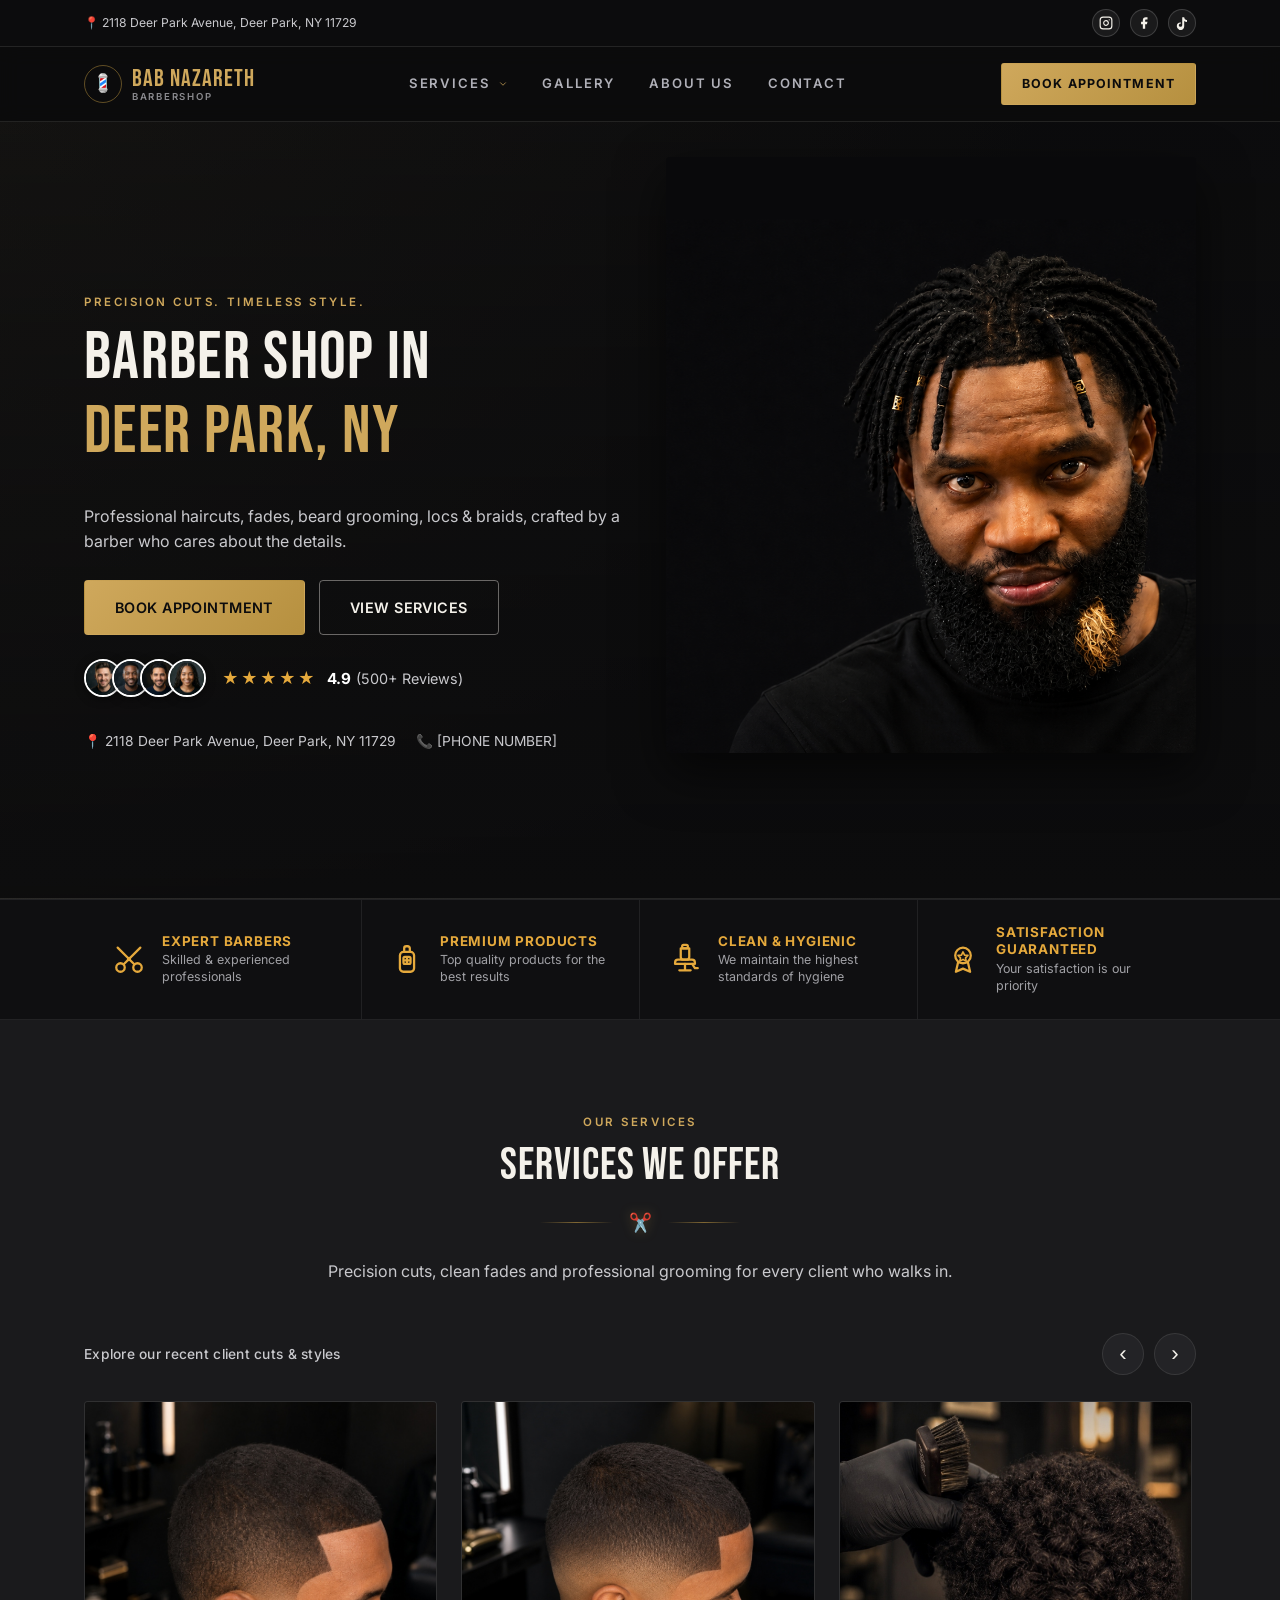
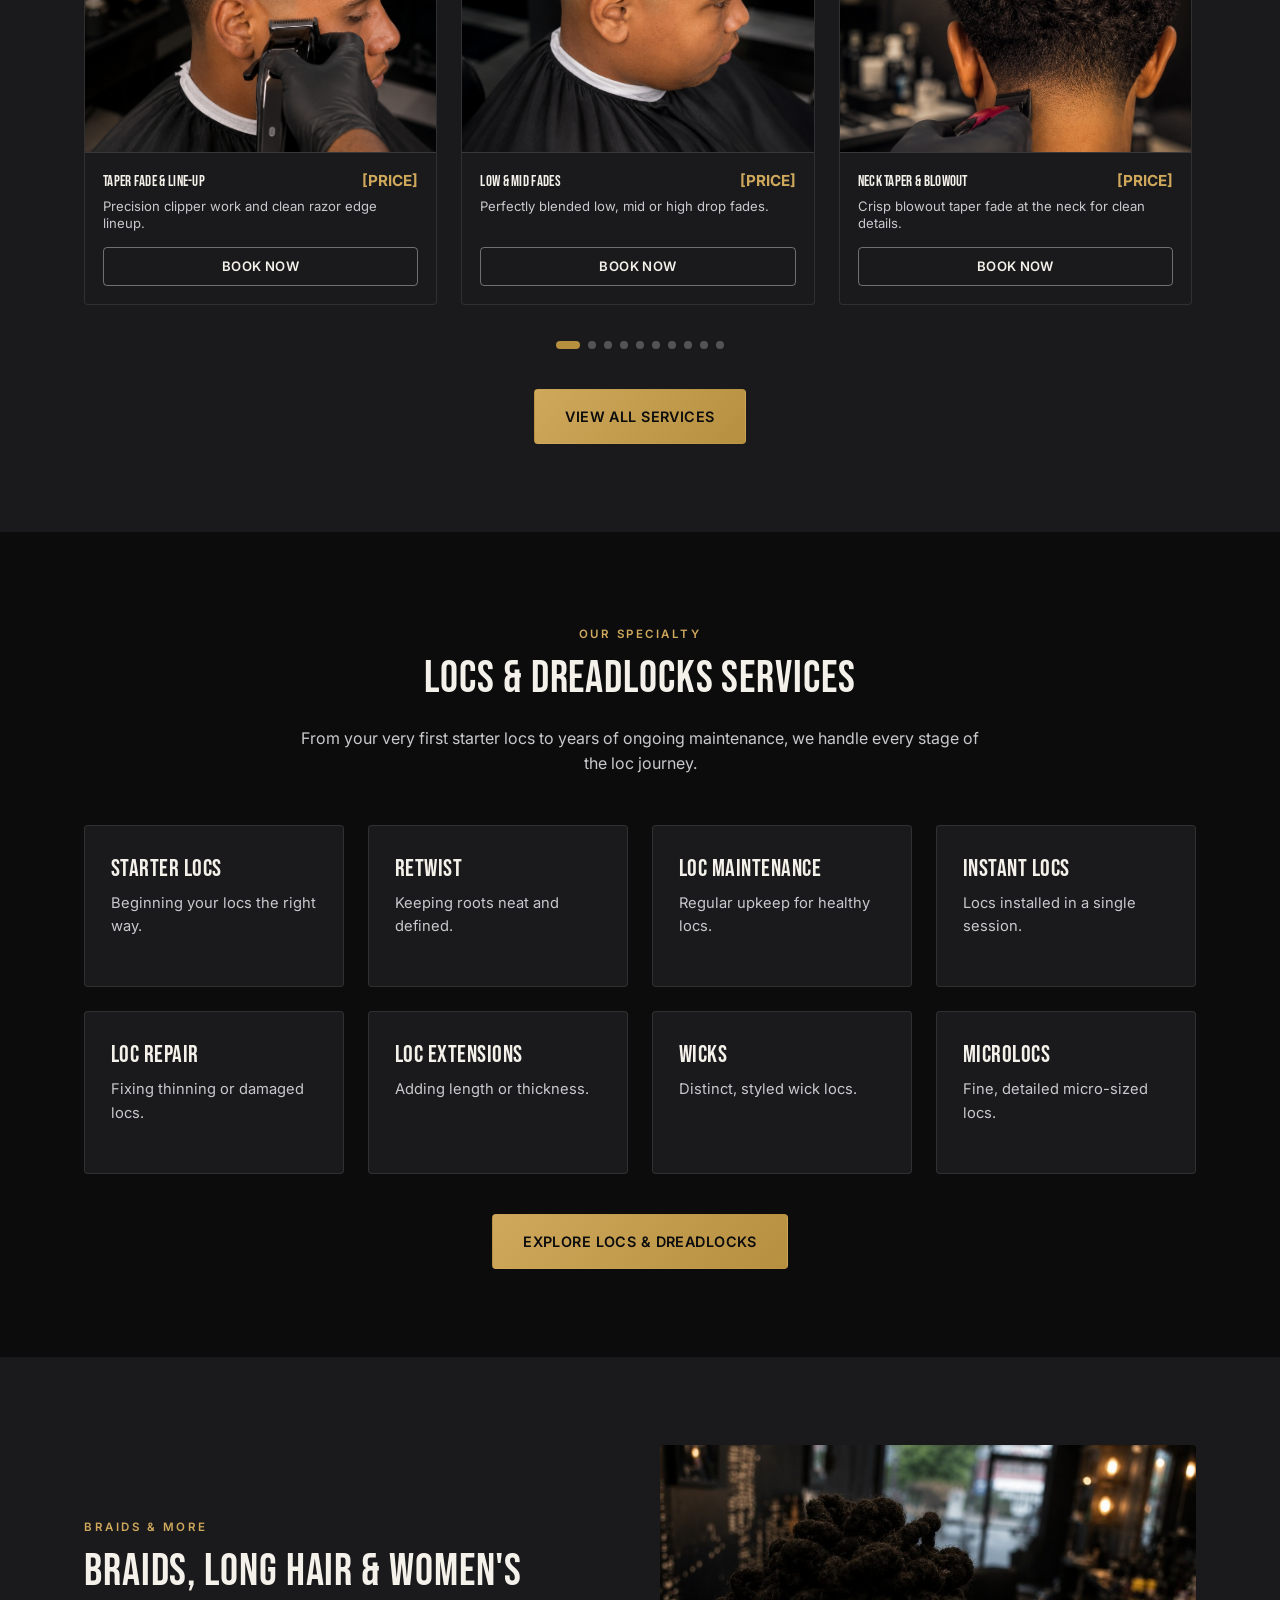
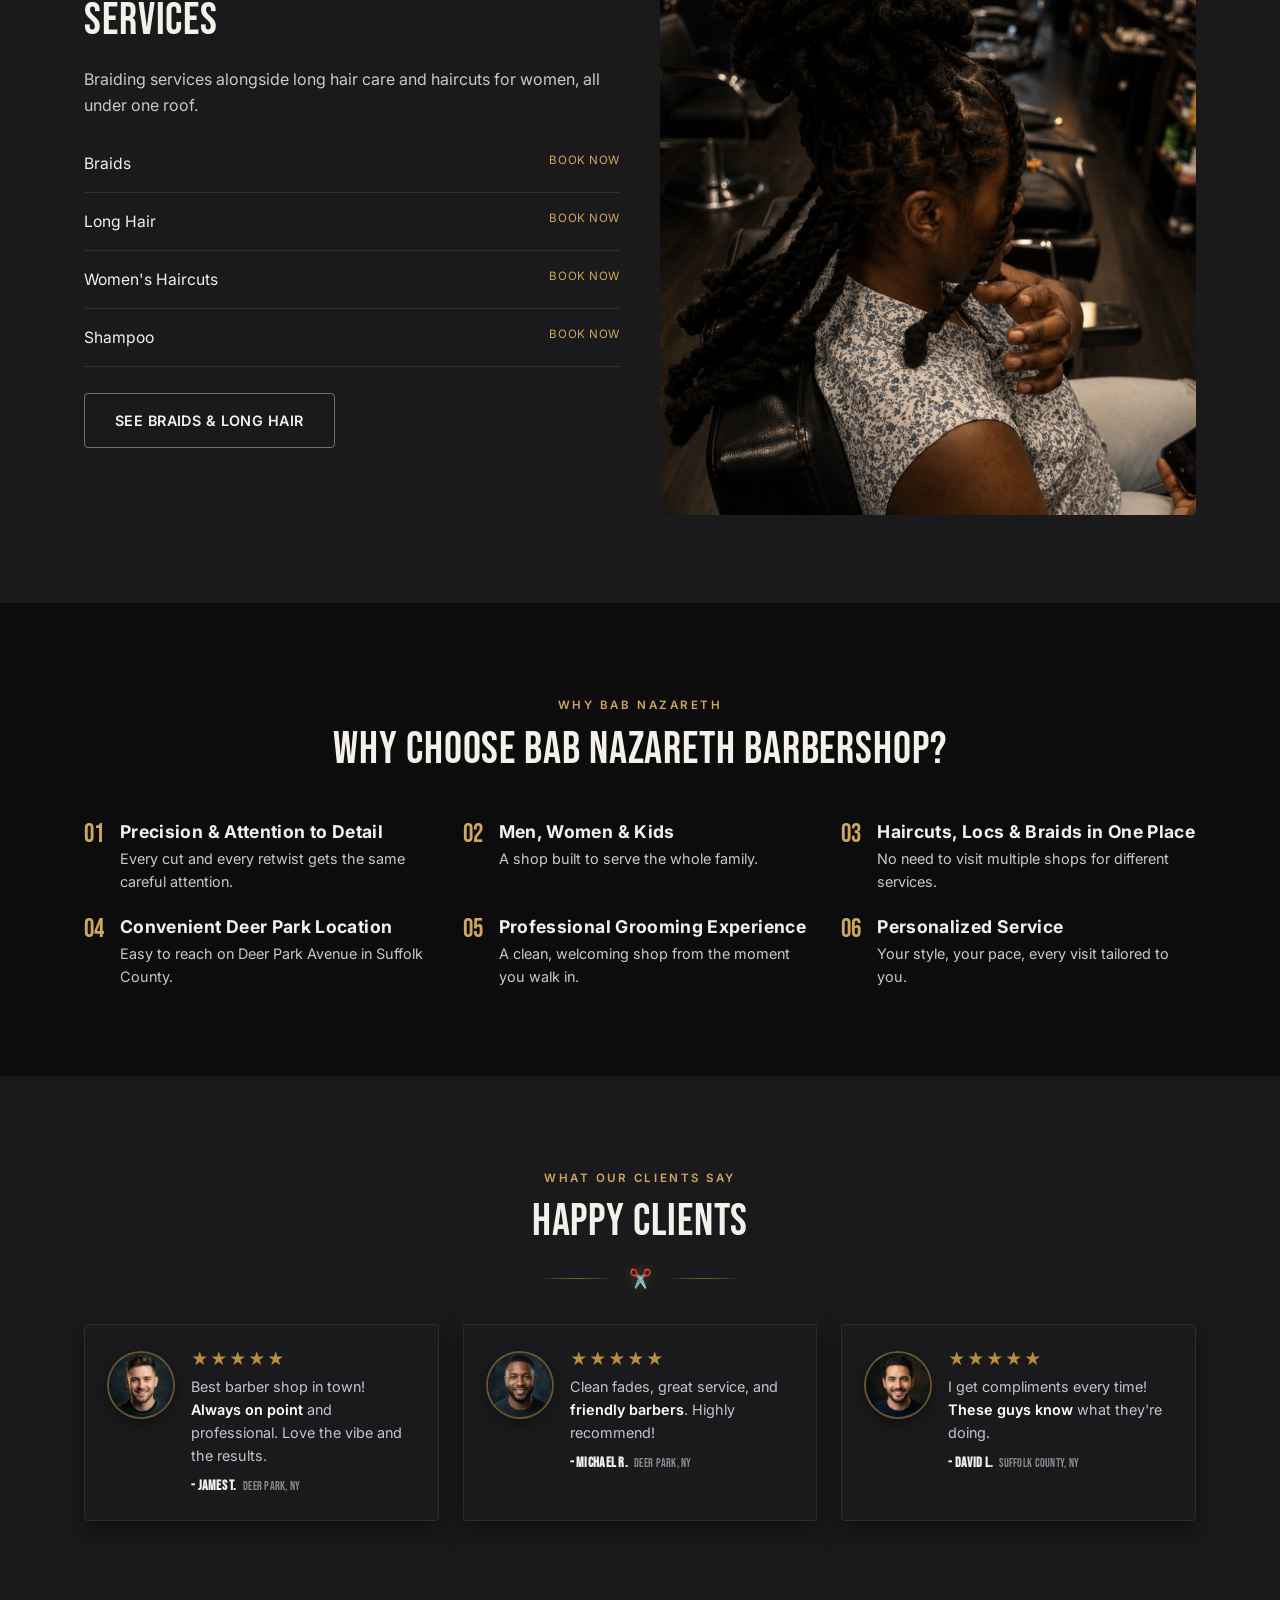
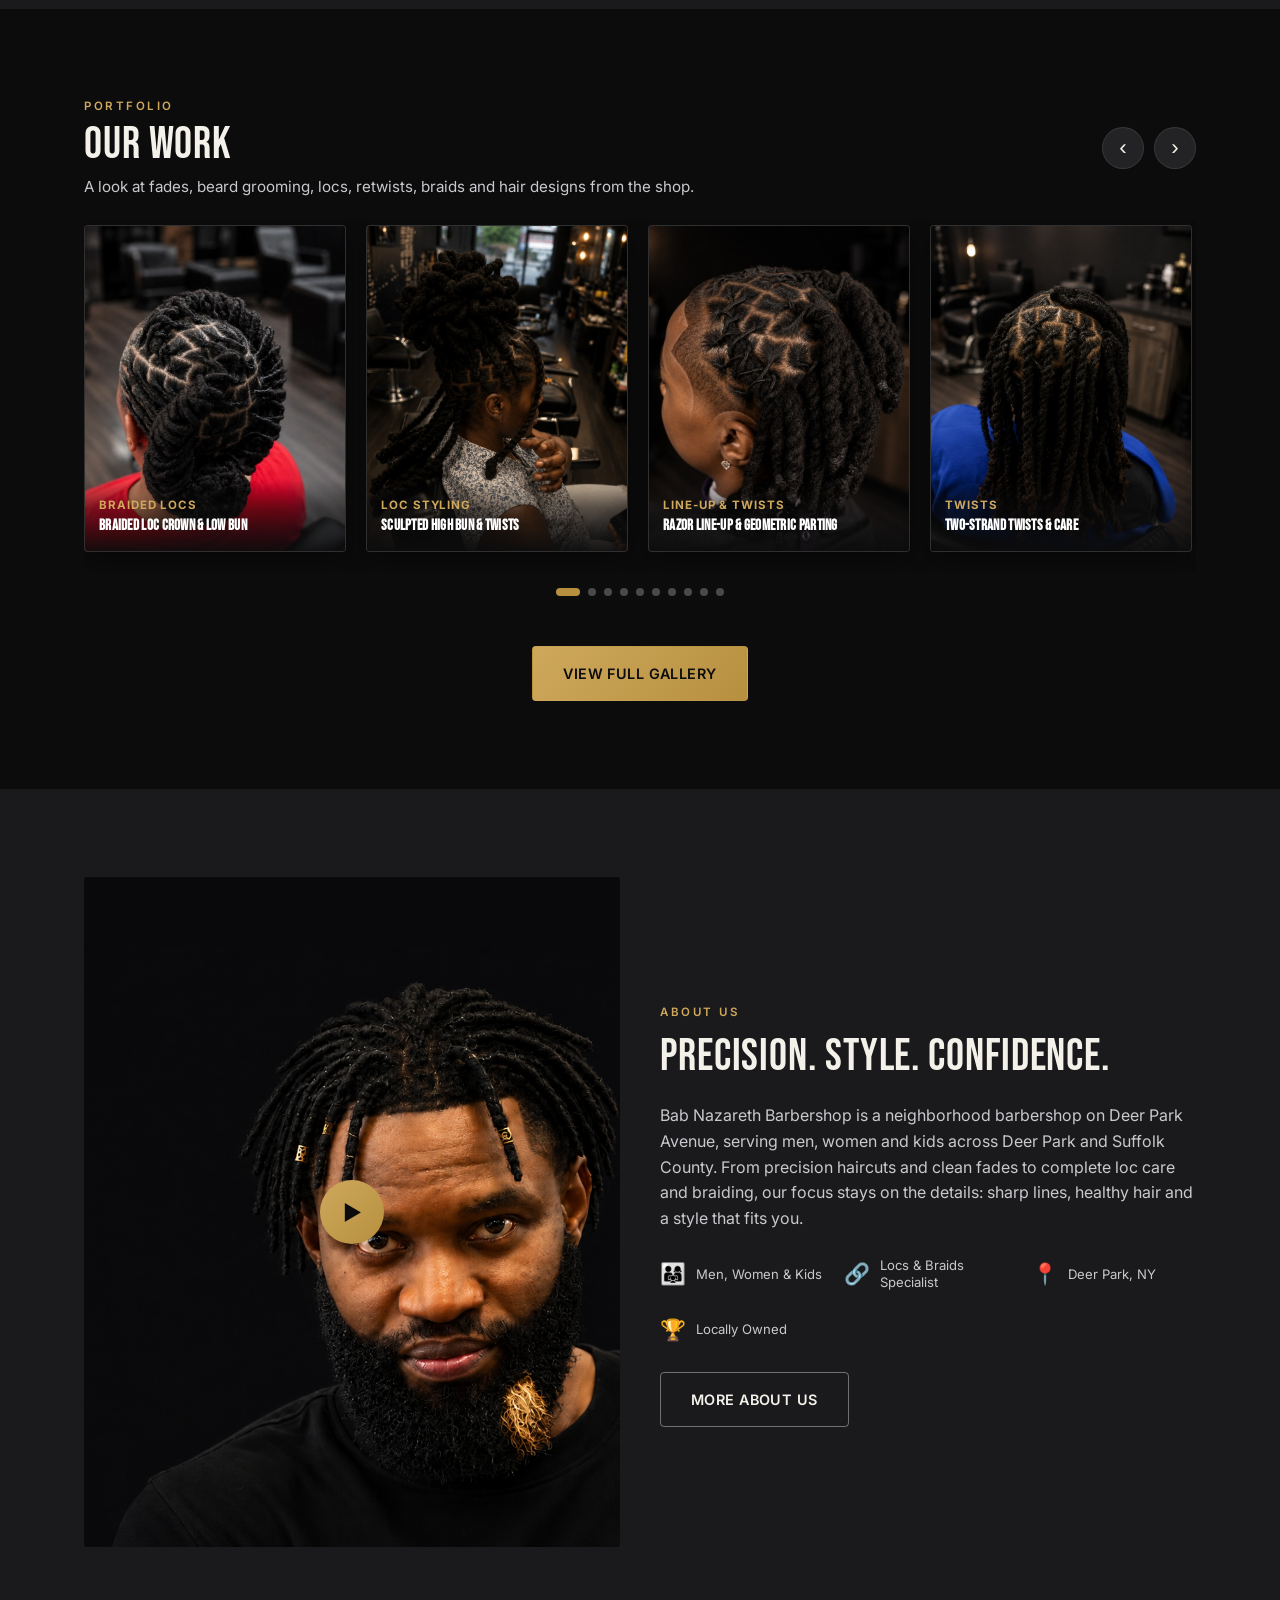
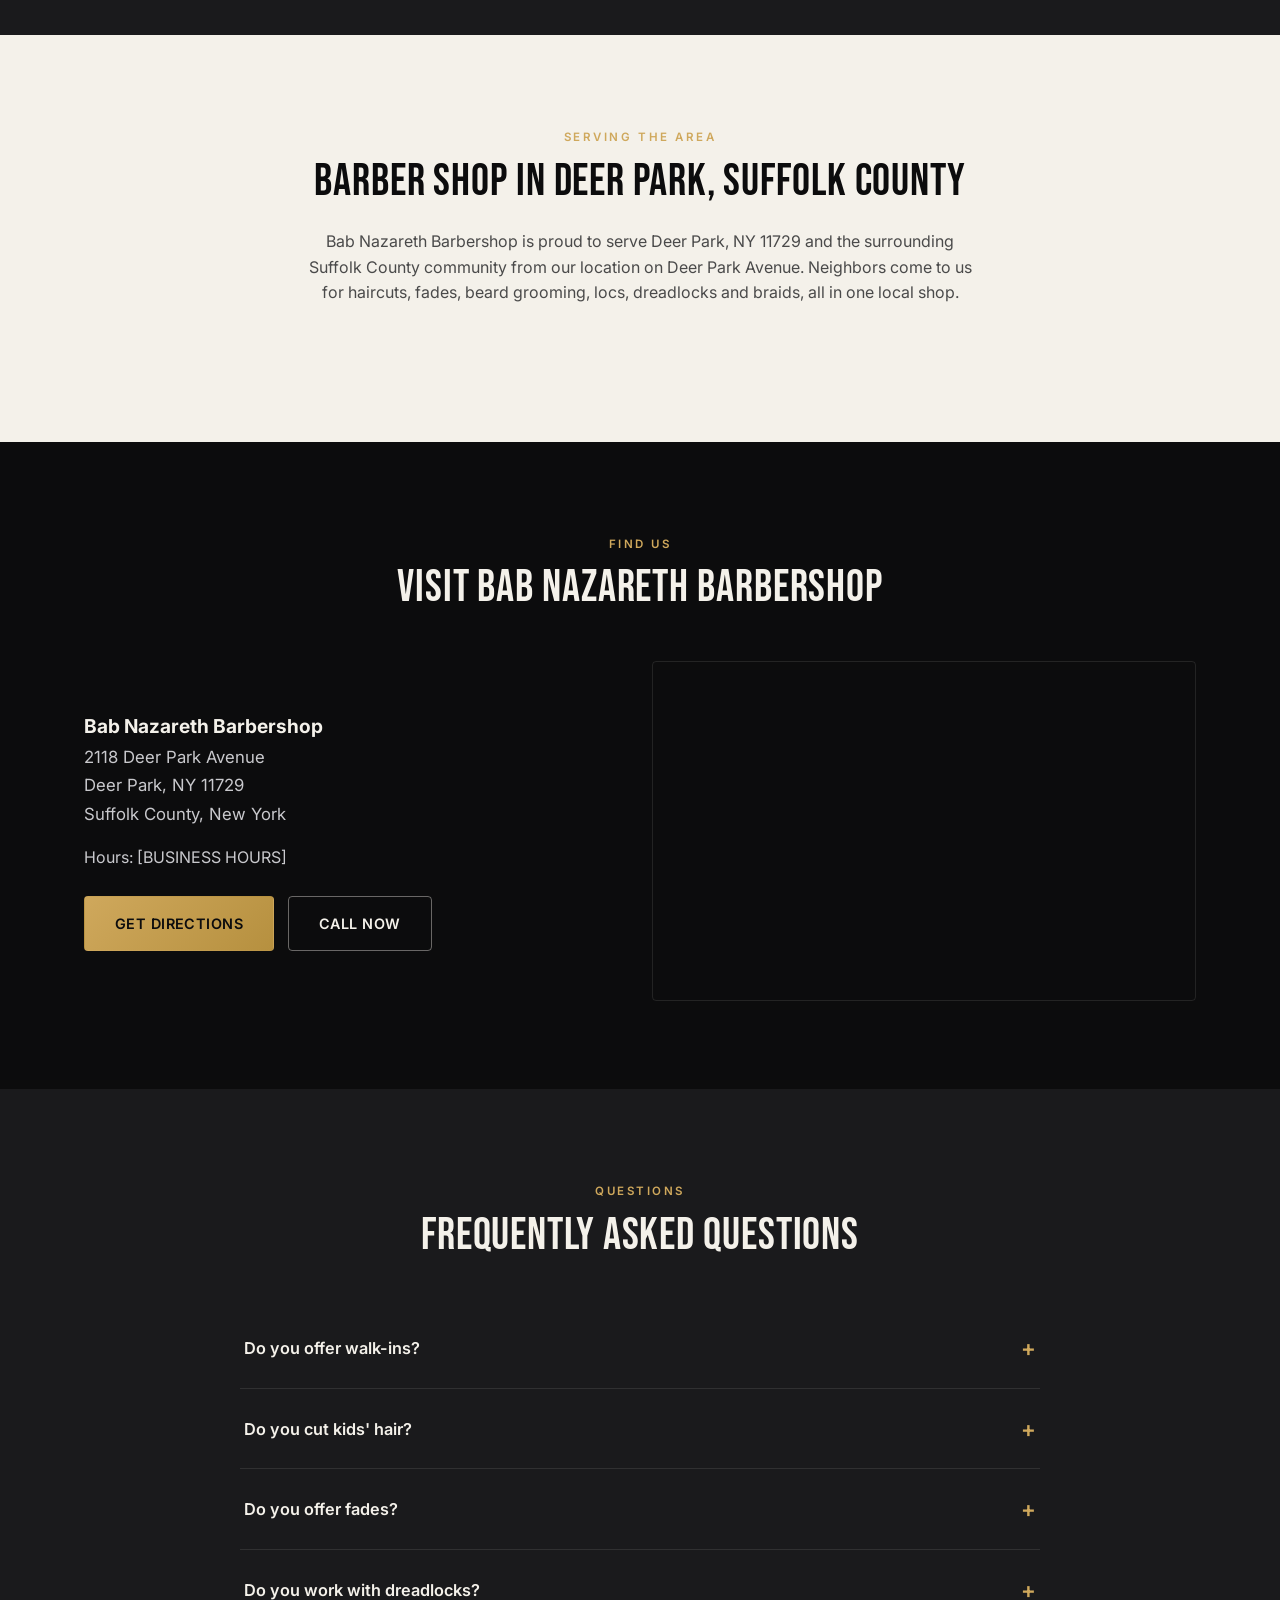
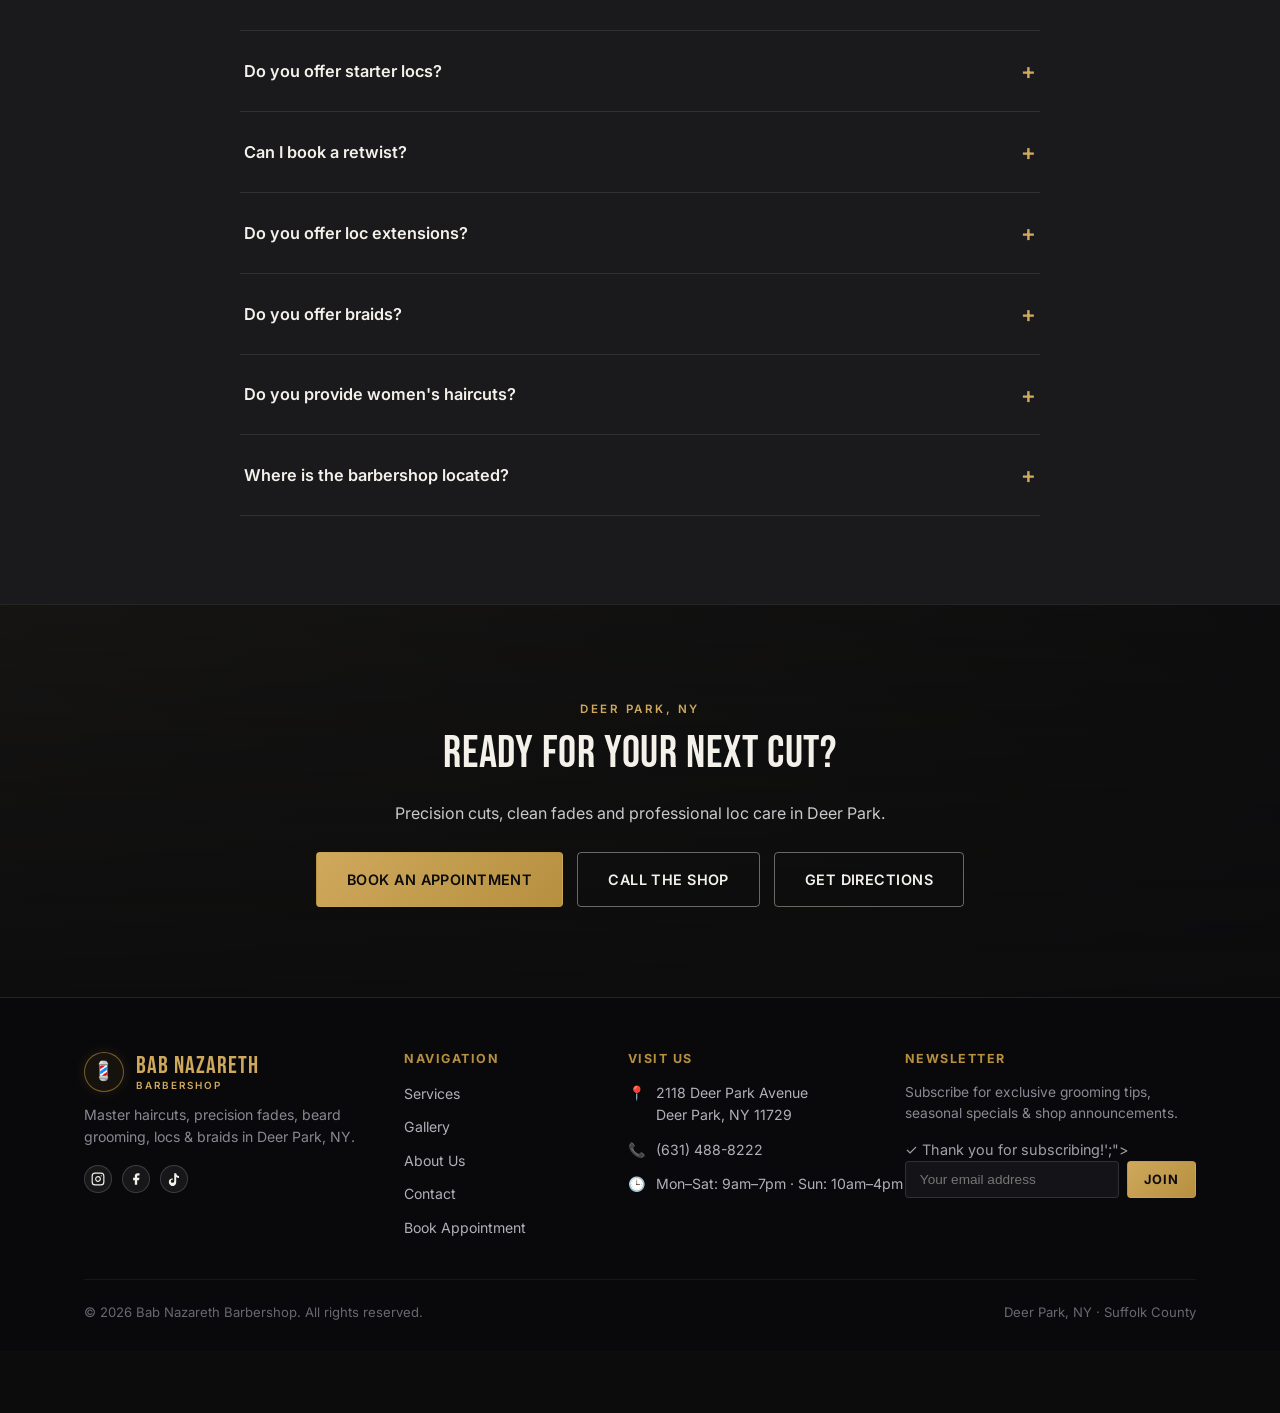
==== commit d0663339: "feat: add new barber service photos, position them first, and remove em dashes across all pages" ====
--- a/index.html
+++ b/index.html
@@ -178,7 +178,7 @@
       <div>
         <span class="eyebrow">Precision Cuts. Timeless Style.</span>
         <h1>Barber Shop in<br><span class="text-gold">Deer Park, NY</span></h1>
-        <p>Professional haircuts, fades, beard grooming, locs &amp; braids &mdash; crafted by a barber who cares about the details.</p>
+        <p>Professional haircuts, fades, beard grooming, locs &amp; braids, crafted by a barber who cares about the details.</p>
         <div class="cta-row">
           <a href="book-appointment.html" class="btn btn--gold">Book Appointment</a>
           <a href="services.html" class="btn btn--outline">View Services</a>
@@ -292,6 +292,76 @@
         </div>
 
         <div class="services-carousel">
+          <div class="card service-card">
+            <div class="service-card-media">
+              <img src="images/service-fade-clipper.jpg" alt="Precision Taper Fade with Clippers" class="service-card-img" loading="lazy">
+            </div>
+            <div class="service-card-body">
+              <div class="service-card-top">
+                <h3>Taper Fade &amp; Line-Up</h3>
+                <span class="price-tag">[PRICE]</span>
+              </div>
+              <p class="service-desc">Precision clipper work and clean razor edge lineup.</p>
+              <a href="haircuts-fades.html" class="btn btn--outline btn--sm">Book Now</a>
+            </div>
+          </div>
+
+          <div class="card service-card">
+            <div class="service-card-media">
+              <img src="images/service-low-fade.jpg" alt="Low Drop Fade Side Profile" class="service-card-img" loading="lazy">
+            </div>
+            <div class="service-card-body">
+              <div class="service-card-top">
+                <h3>Low &amp; Mid Fades</h3>
+                <span class="price-tag">[PRICE]</span>
+              </div>
+              <p class="service-desc">Perfectly blended low, mid or high drop fades.</p>
+              <a href="haircuts-fades.html" class="btn btn--outline btn--sm">Book Now</a>
+            </div>
+          </div>
+
+          <div class="card service-card">
+            <div class="service-card-media">
+              <img src="images/service-neck-taper.jpg" alt="Clean Neck Taper Fade" class="service-card-img" loading="lazy">
+            </div>
+            <div class="service-card-body">
+              <div class="service-card-top">
+                <h3>Neck Taper &amp; Blowout</h3>
+                <span class="price-tag">[PRICE]</span>
+              </div>
+              <p class="service-desc">Crisp blowout taper fade at the neck for clean details.</p>
+              <a href="haircuts-fades.html" class="btn btn--outline btn--sm">Book Now</a>
+            </div>
+          </div>
+
+          <div class="card service-card">
+            <div class="service-card-media">
+              <img src="images/service-design-cross.jpg" alt="Custom Cross and Wings Hair Design" class="service-card-img" loading="lazy">
+            </div>
+            <div class="service-card-body">
+              <div class="service-card-top">
+                <h3>Custom Design (Cross)</h3>
+                <span class="price-tag">[PRICE]</span>
+              </div>
+              <p class="service-desc">Unique custom wings and cross neck hair design.</p>
+              <a href="haircuts-fades.html" class="btn btn--outline btn--sm">Book Now</a>
+            </div>
+          </div>
+
+          <div class="card service-card">
+            <div class="service-card-media">
+              <img src="images/service-design-star.jpg" alt="Custom Star Hair Design" class="service-card-img" loading="lazy">
+            </div>
+            <div class="service-card-body">
+              <div class="service-card-top">
+                <h3>Custom Design (Star)</h3>
+                <span class="price-tag">[PRICE]</span>
+              </div>
+              <p class="service-desc">Sharp geometric star design at the temple.</p>
+              <a href="haircuts-fades.html" class="btn btn--outline btn--sm">Book Now</a>
+            </div>
+          </div>
+
           <div class="card service-card">
             <div class="service-card-media">
               <img src="images/service-haircut.jpg" alt="Regular and Taper Haircut" class="service-card-img" loading="lazy">
@@ -431,7 +501,7 @@
         <div class="reason"><span class="num">03</span><div><h3>Haircuts, Locs &amp; Braids in One Place</h3><p>No need to visit multiple shops for different services.</p></div></div>
         <div class="reason"><span class="num">04</span><div><h3>Convenient Deer Park Location</h3><p>Easy to reach on Deer Park Avenue in Suffolk County.</p></div></div>
         <div class="reason"><span class="num">05</span><div><h3>Professional Grooming Experience</h3><p>A clean, welcoming shop from the moment you walk in.</p></div></div>
-        <div class="reason"><span class="num">06</span><div><h3>Personalized Service</h3><p>Your style, your pace &mdash; every visit tailored to you.</p></div></div>
+        <div class="reason"><span class="num">06</span><div><h3>Personalized Service</h3><p>Your style, your pace, every visit tailored to you.</p></div></div>
       </div>
     </div>
   </section>
@@ -458,7 +528,7 @@
           <div class="review-body-dark">
             <span class="review-stars-dark">★★★★★</span>
             <p class="review-text-dark">Best barber shop in town! <strong>Always on point</strong> and professional. Love the vibe and the results.</p>
-            <h4 class="review-author-dark">&mdash; James T. <span class="review-location-dark">Deer Park, NY</span></h4>
+            <h4 class="review-author-dark">- James T. <span class="review-location-dark">Deer Park, NY</span></h4>
           </div>
         </div>
 
@@ -470,7 +540,7 @@
           <div class="review-body-dark">
             <span class="review-stars-dark">★★★★★</span>
             <p class="review-text-dark">Clean fades, great service, and <strong>friendly barbers</strong>. Highly recommend!</p>
-            <h4 class="review-author-dark">&mdash; Michael R. <span class="review-location-dark">Deer Park, NY</span></h4>
+            <h4 class="review-author-dark">- Michael R. <span class="review-location-dark">Deer Park, NY</span></h4>
           </div>
         </div>
 
@@ -482,7 +552,7 @@
           <div class="review-body-dark">
             <span class="review-stars-dark">★★★★★</span>
             <p class="review-text-dark">I get compliments every time! <strong>These guys know</strong> what they're doing.</p>
-            <h4 class="review-author-dark">&mdash; David L. <span class="review-location-dark">Suffolk County, NY</span></h4>
+            <h4 class="review-author-dark">- David L. <span class="review-location-dark">Suffolk County, NY</span></h4>
           </div>
         </div>
       </div>
@@ -646,7 +716,7 @@
       <div class="section-head">
         <span class="eyebrow">Serving The Area</span>
         <h2>Barber Shop in Deer Park, Suffolk County</h2>
-        <p>Bab Nazareth Barbershop is proud to serve Deer Park, NY 11729 and the surrounding Suffolk County community from our location on Deer Park Avenue. Neighbors come to us for haircuts, fades, beard grooming, locs, dreadlocks and braids &mdash; all in one local shop.</p>
+        <p>Bab Nazareth Barbershop is proud to serve Deer Park, NY 11729 and the surrounding Suffolk County community from our location on Deer Park Avenue. Neighbors come to us for haircuts, fades, beard grooming, locs, dreadlocks and braids, all in one local shop.</p>
       </div>
     </div>
   </section>
@@ -694,7 +764,7 @@
         <details class="faq-item"><summary>Do you offer starter locs?</summary><p>Yes, we start new locs and guide you through the early stages of the loc journey.</p></details>
         <details class="faq-item"><summary>Can I book a retwist?</summary><p>Yes, retwist appointments can be booked online or by calling the shop.</p></details>
         <details class="faq-item"><summary>Do you offer loc extensions?</summary><p>Yes, we offer loc extensions to add length or thickness to existing locs.</p></details>
-        <details class="faq-item"><summary>Do you offer braids?</summary><p>Yes, braiding services are available &mdash; let us know the style you have in mind when booking.</p></details>
+        <details class="faq-item"><summary>Do you offer braids?</summary><p>Yes, braiding services are available. Let us know the style you have in mind when booking.</p></details>
         <details class="faq-item"><summary>Do you provide women's haircuts?</summary><p>Yes, we welcome men, women and kids for haircuts and styling.</p></details>
         <details class="faq-item"><summary>Where is the barbershop located?</summary><p>Bab Nazareth Barbershop is located at 2118 Deer Park Avenue, Deer Park, NY 11729, in Suffolk County.</p></details>
       </div>
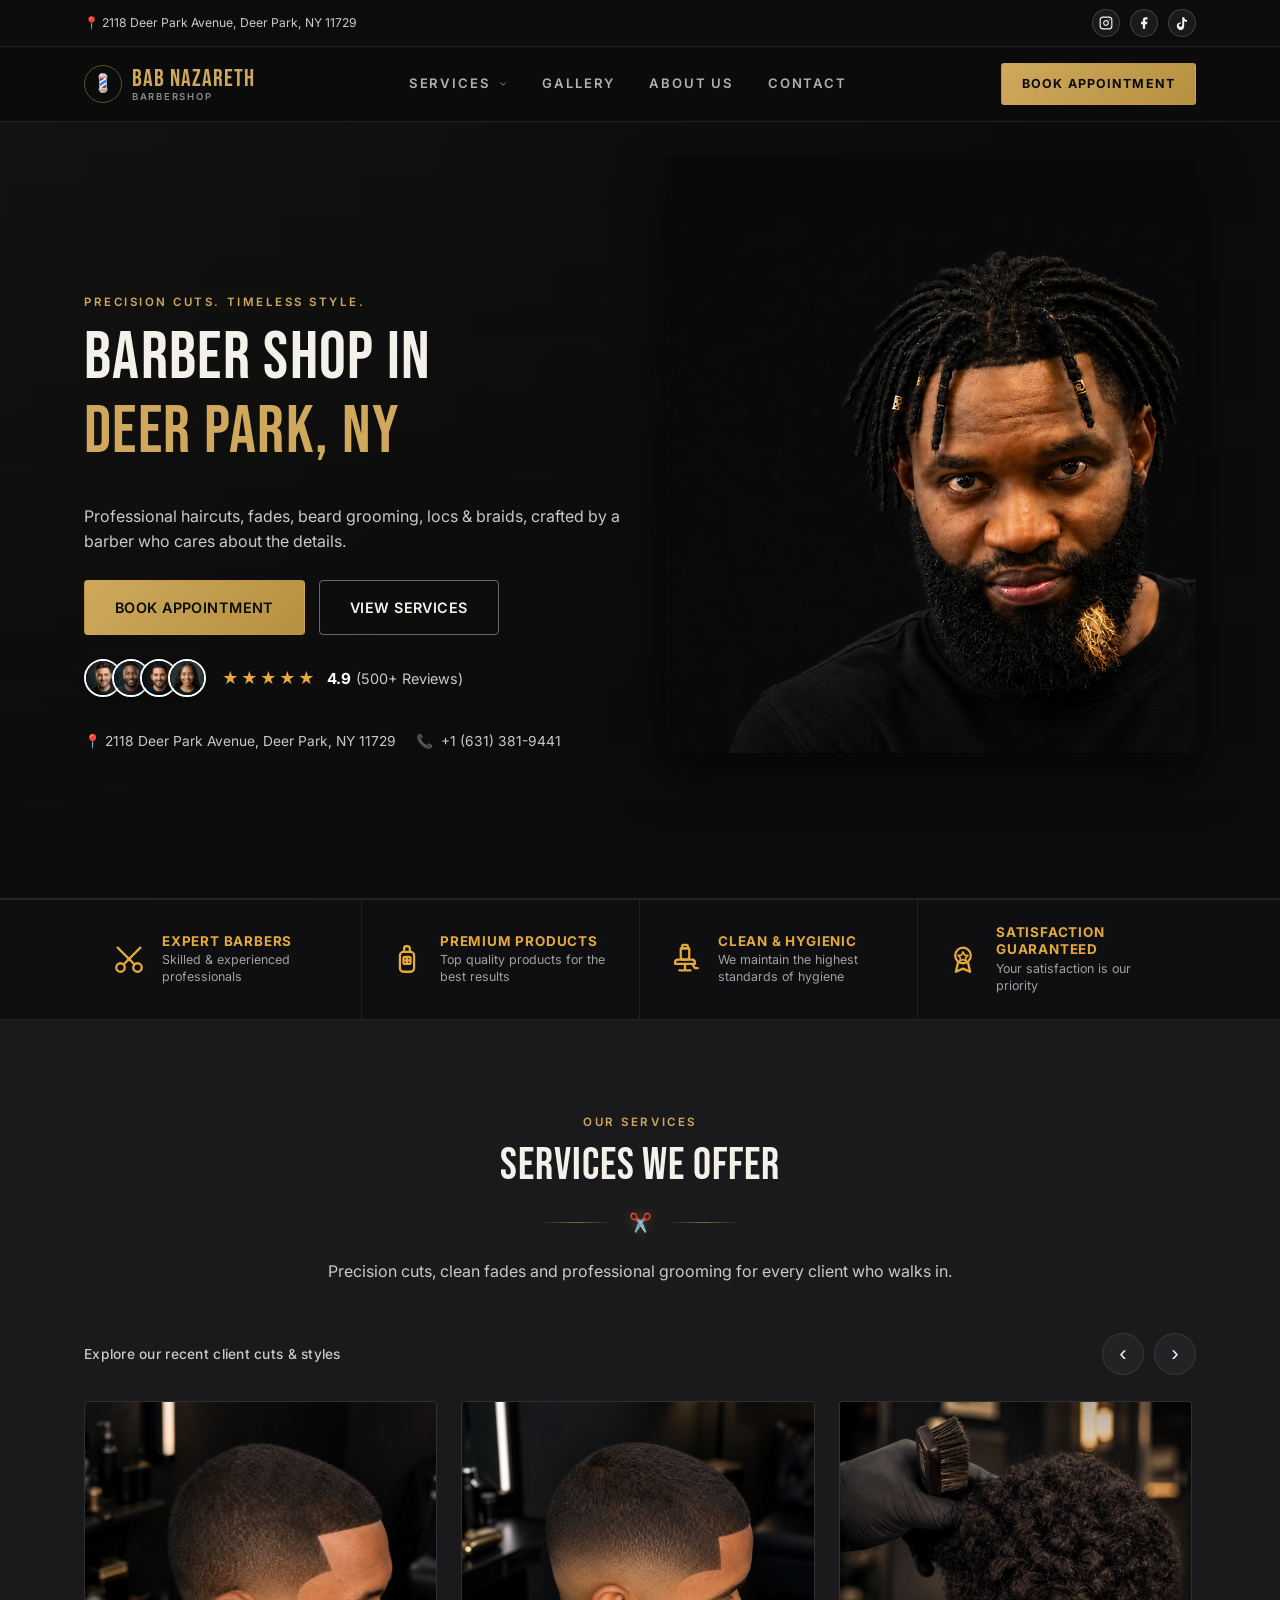
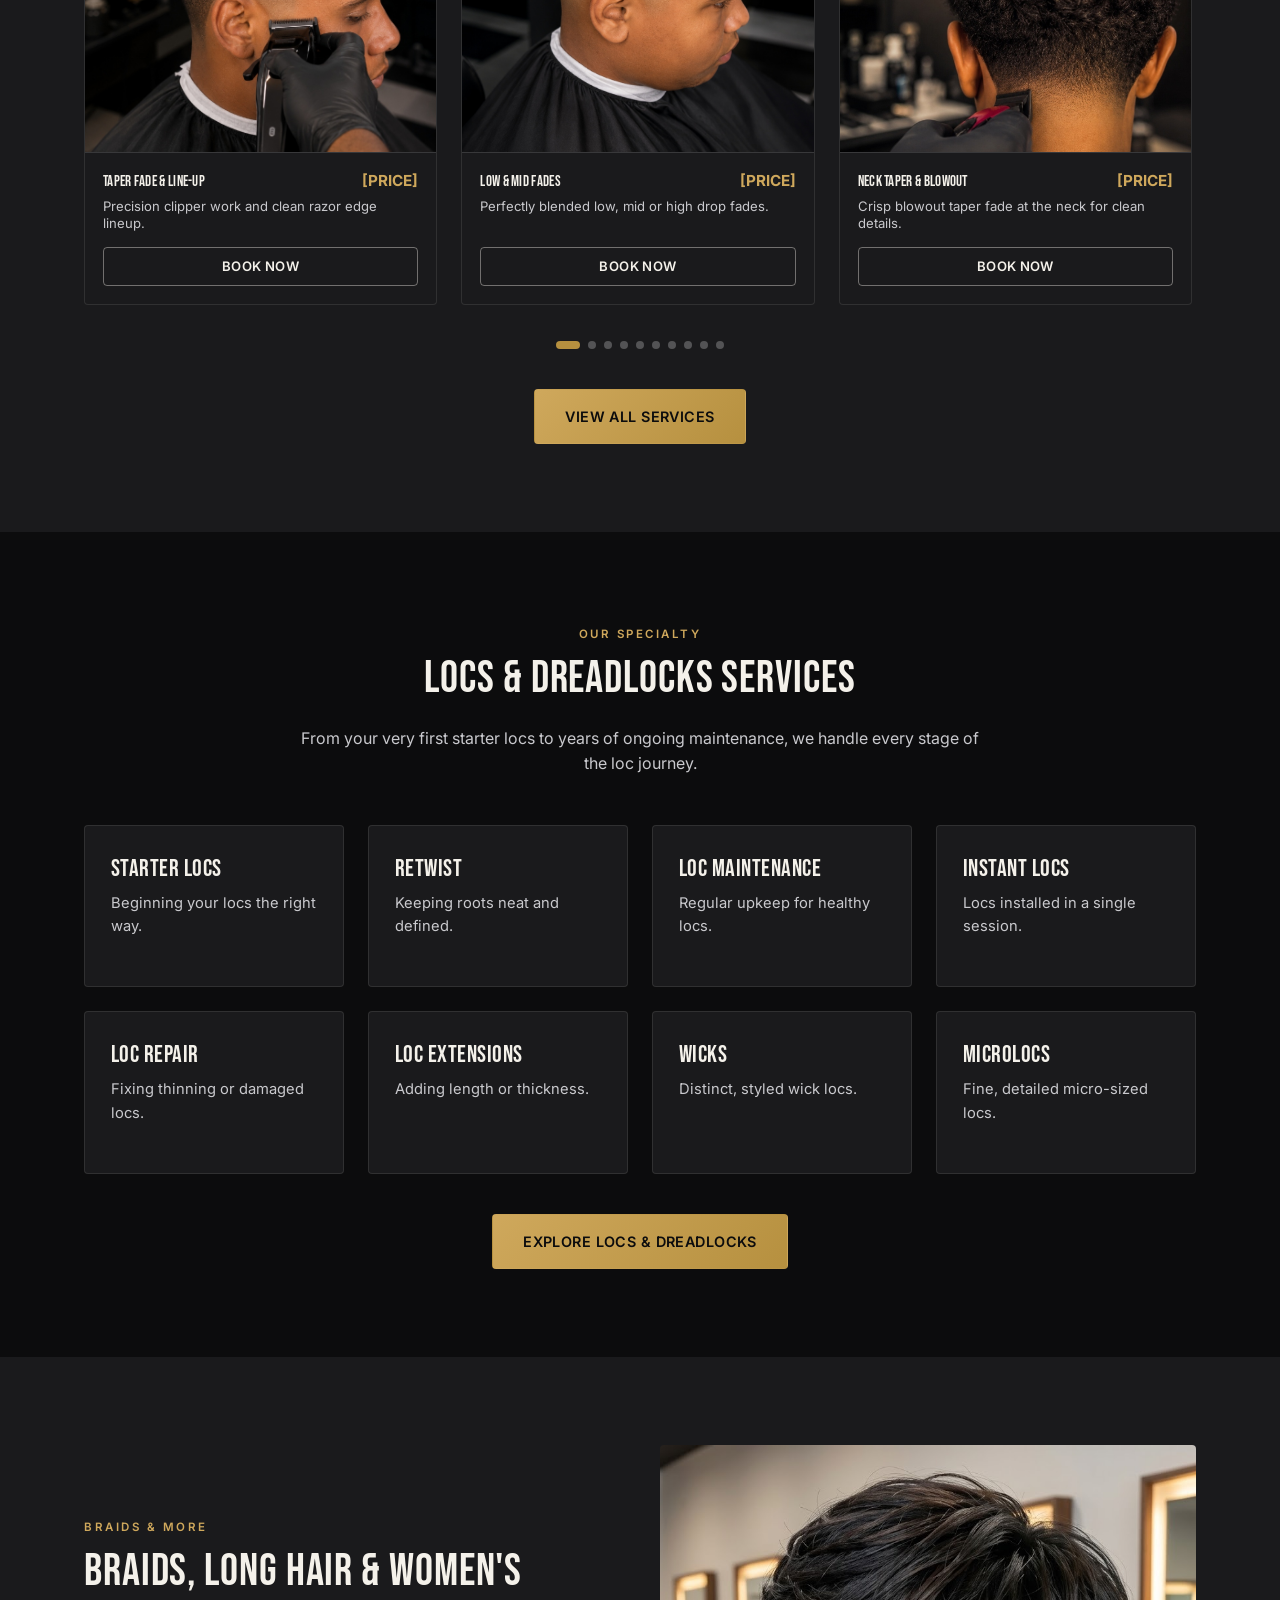
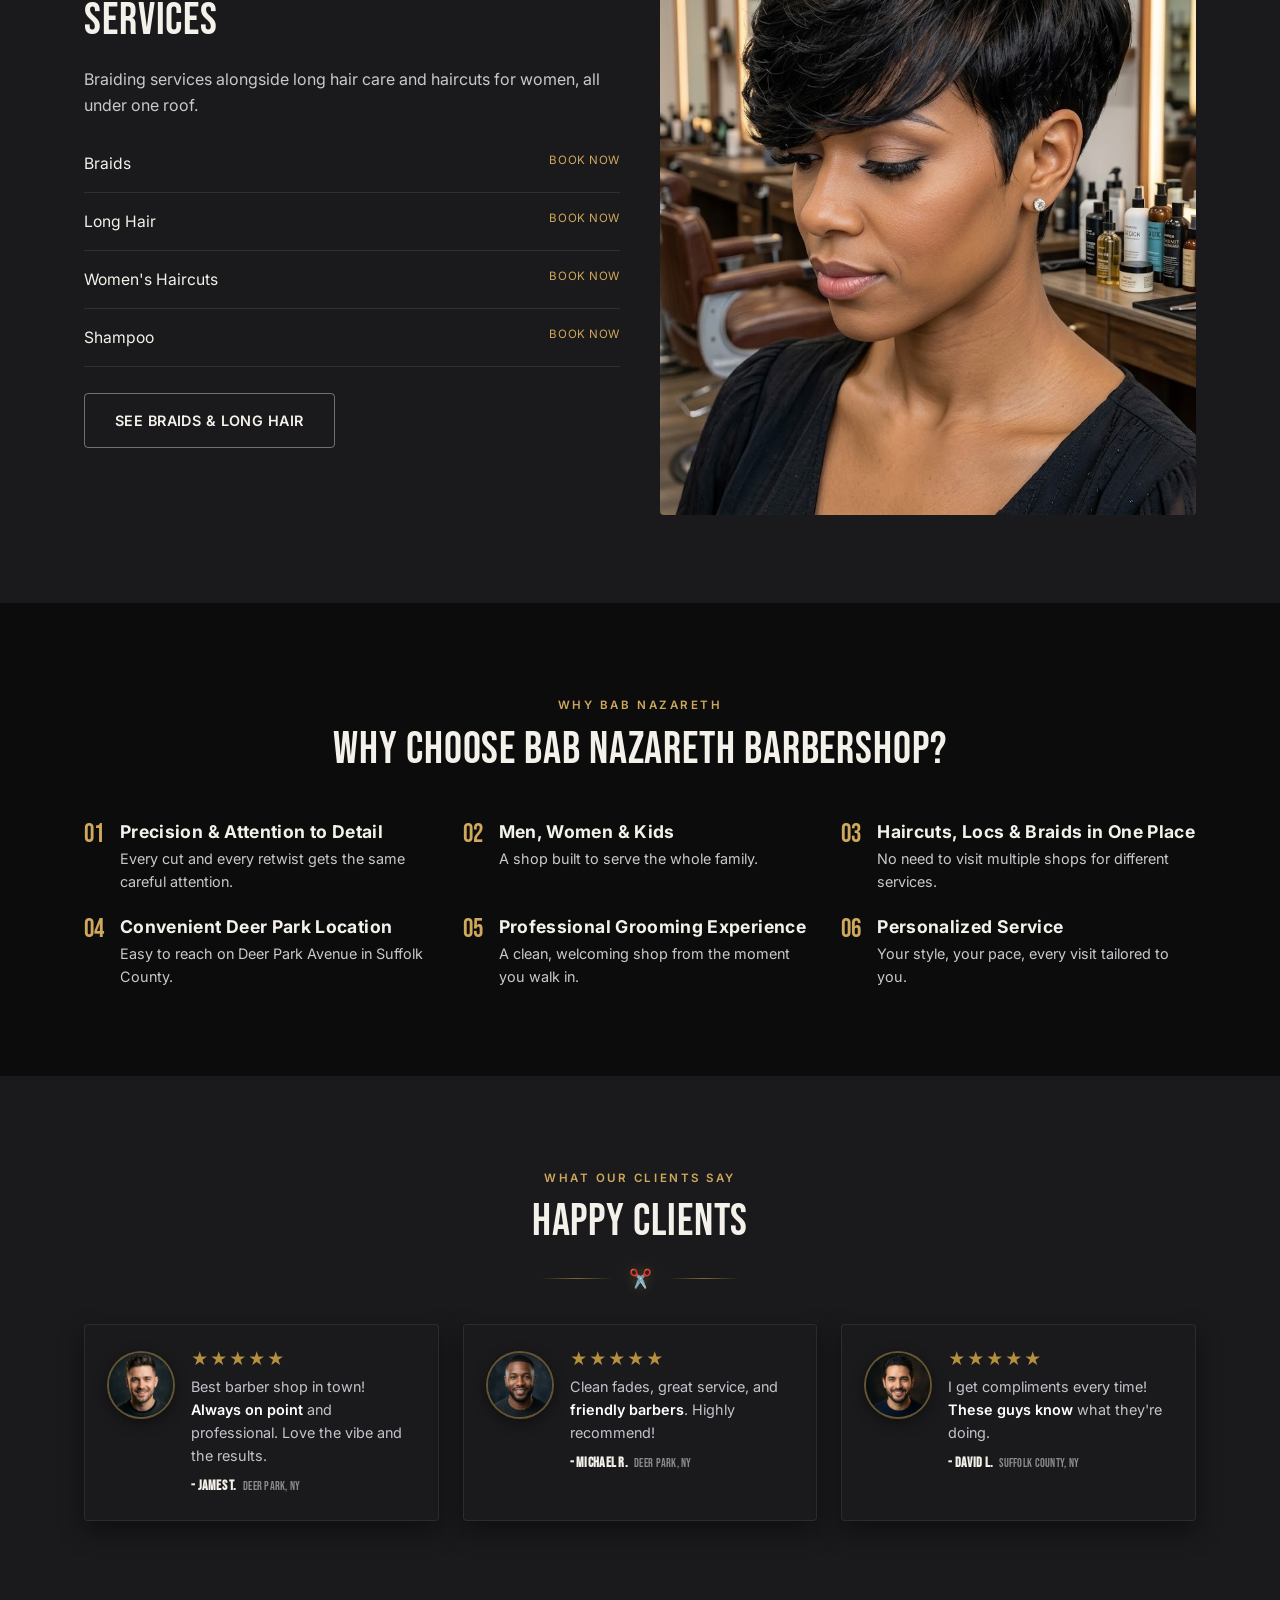
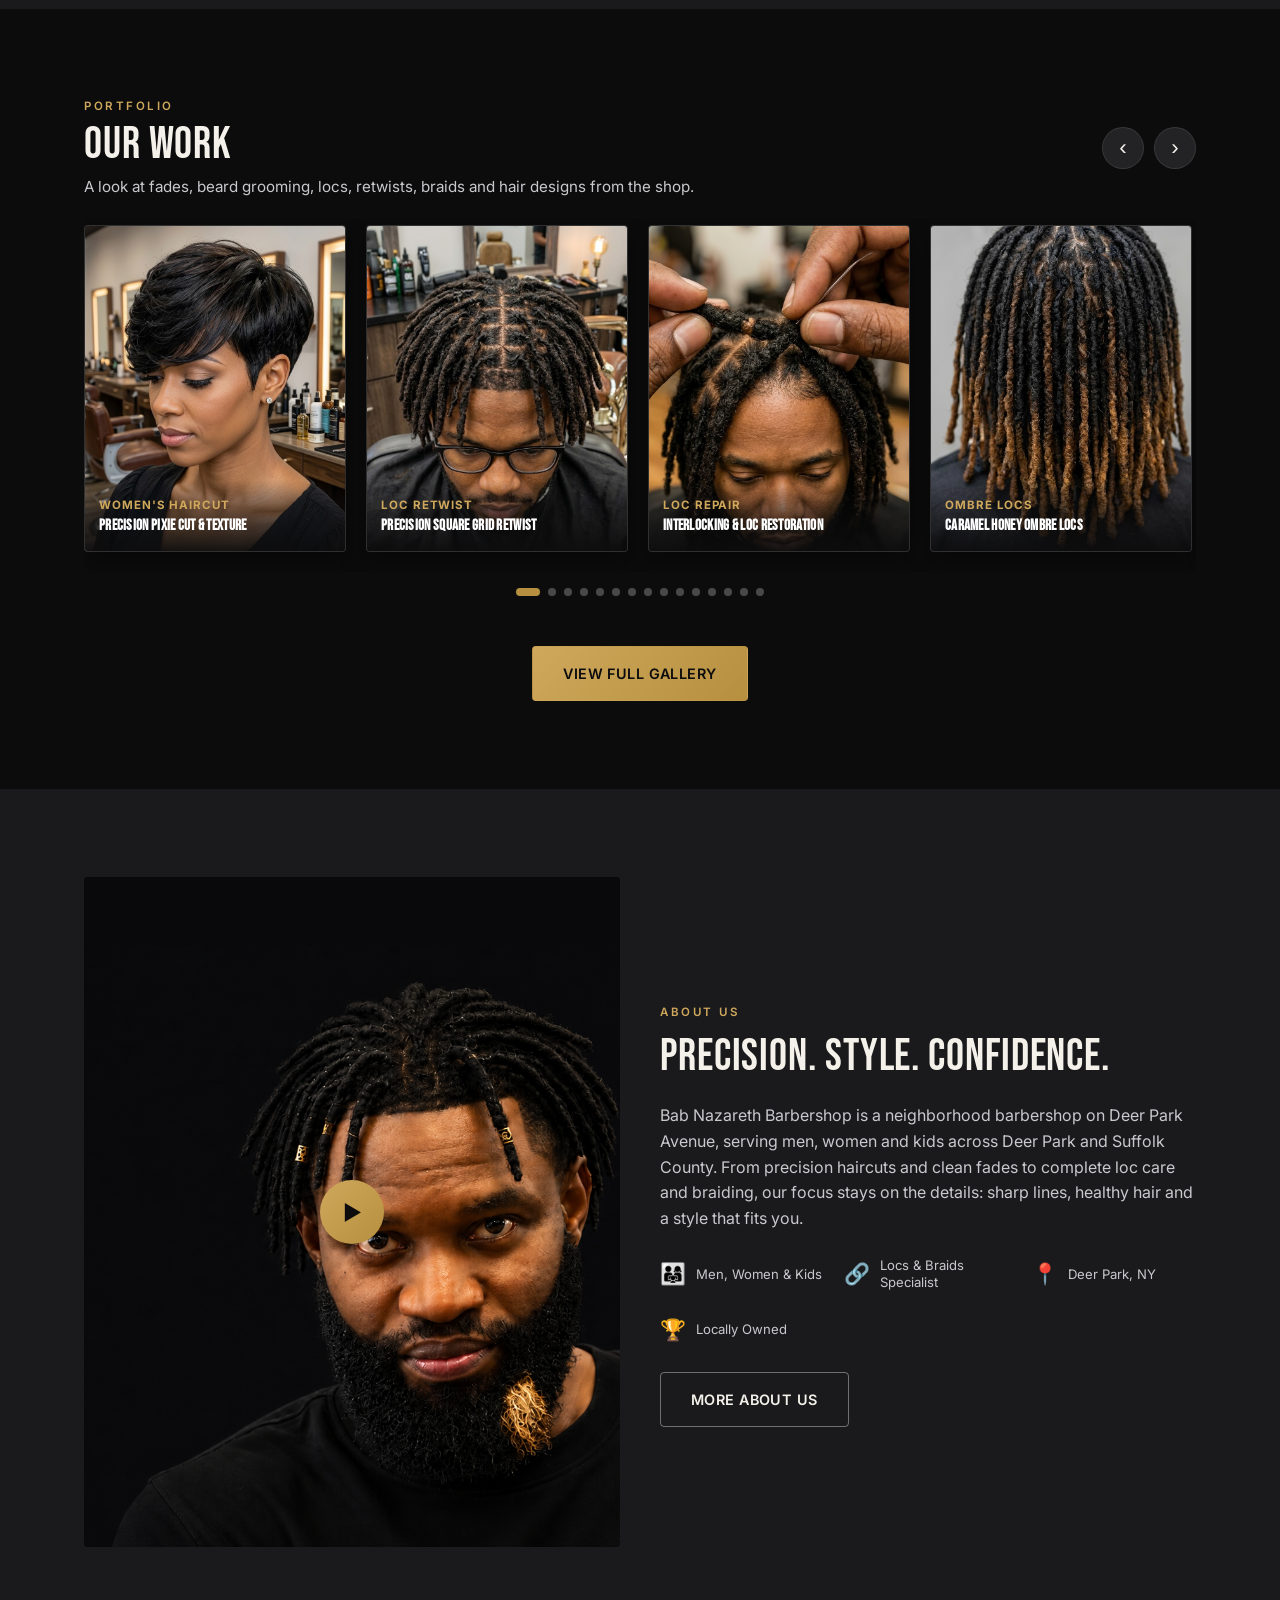
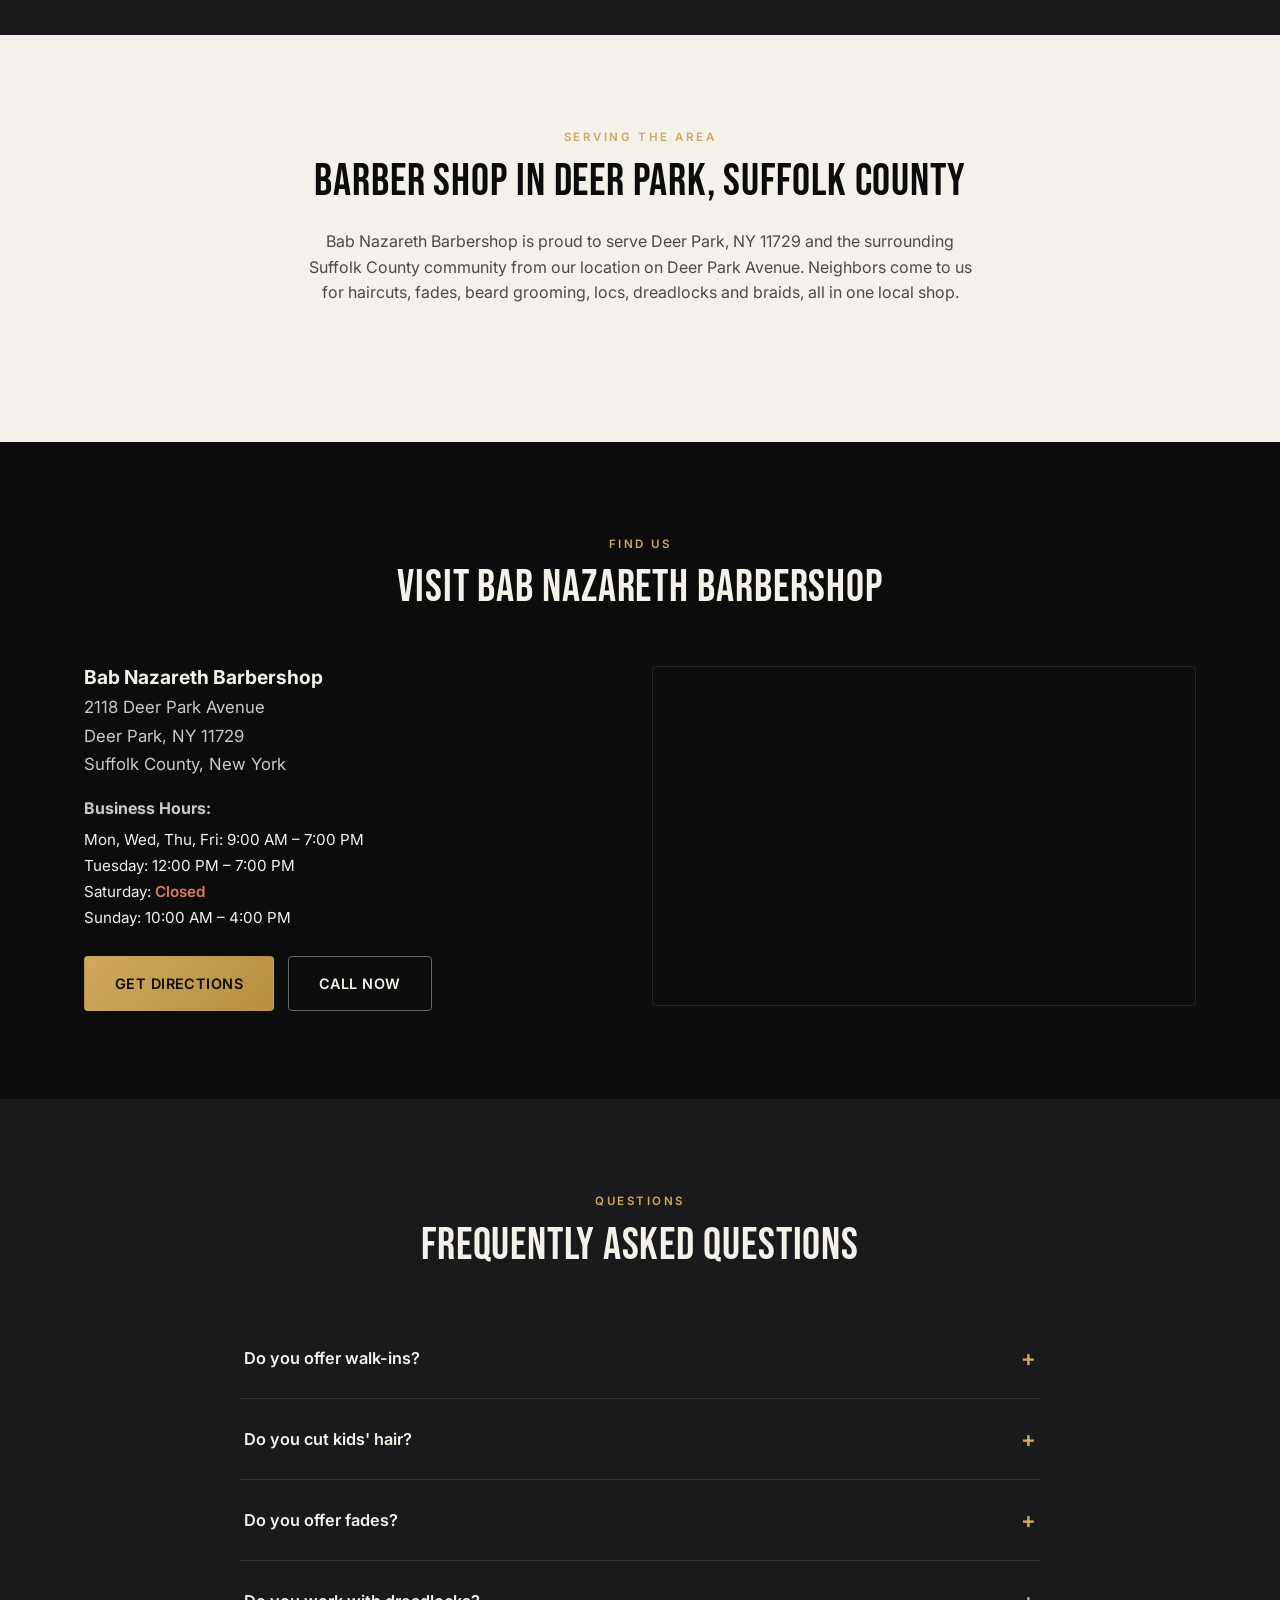
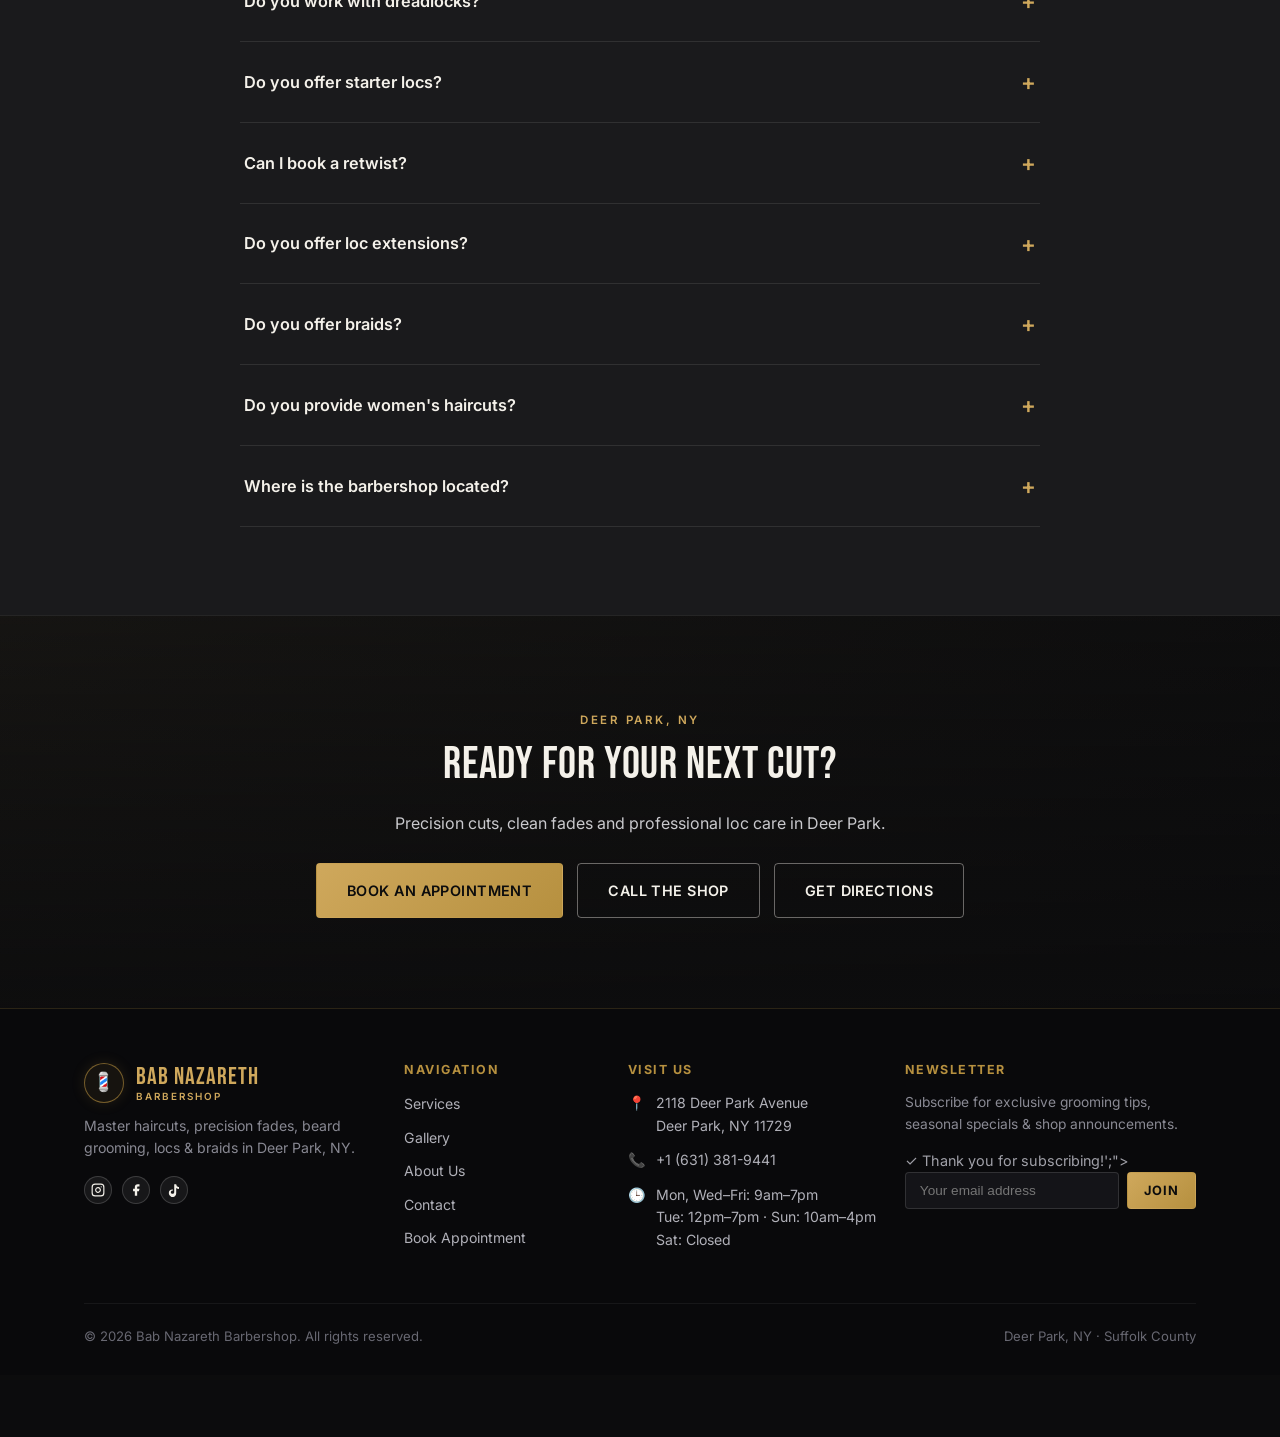
==== commit 58f6c5a9: "Update social links, phone number, business hours, and add new authentic showcase photos" ====
--- a/index.html
+++ b/index.html
@@ -25,10 +25,30 @@
     "postalCode": "11729",
     "addressCountry": "US"
   },
-  "telephone": "[PHONE NUMBER]",
+  "telephone": "+16313819441",
   "url": "https://www.YOURDOMAIN.com/",
   "priceRange": "$$",
-  "areaServed": ["Deer Park", "Suffolk County", "New York"]
+  "areaServed": ["Deer Park", "Suffolk County", "New York"],
+  "openingHoursSpecification": [
+    {
+      "@type": "OpeningHoursSpecification",
+      "dayOfWeek": ["Monday", "Wednesday", "Thursday", "Friday"],
+      "opens": "09:00",
+      "closes": "19:00"
+    },
+    {
+      "@type": "OpeningHoursSpecification",
+      "dayOfWeek": "Tuesday",
+      "opens": "12:00",
+      "closes": "19:00"
+    },
+    {
+      "@type": "OpeningHoursSpecification",
+      "dayOfWeek": "Sunday",
+      "opens": "10:00",
+      "closes": "16:00"
+    }
+  ]
 }
 </script>
 <script type="application/ld+json">
@@ -56,10 +76,10 @@
   <div class="container top-bar-inner">
     <a class="top-bar-item" href="https://www.google.com/maps/dir/?api=1&destination=2118+Deer+Park+Avenue,+Deer+Park,+NY+11729" target="_blank" rel="noopener">📍 2118 Deer Park Avenue, Deer Park, NY 11729</a>
     <span class="social-icons notranslate" translate="no">
-      <a href="#" class="social-btn" aria-label="Instagram">
+      <a href="https://www.instagram.com/bab_the_nazareth?utm_source=qr" target="_blank" rel="noopener noreferrer" class="social-btn" aria-label="Instagram">
         <svg viewBox="0 0 24 24" fill="none" stroke="currentColor" stroke-width="2" stroke-linecap="round" stroke-linejoin="round" aria-hidden="true"><rect x="2" y="2" width="20" height="20" rx="5" ry="5"></rect><path d="M16 11.37A4 4 0 1 1 12.63 8 4 4 0 0 1 16 11.37z"></path><line x1="17.5" y1="6.5" x2="17.51" y2="6.5"></line></svg>
       </a>
-      <a href="#" class="social-btn" aria-label="Facebook">
+      <a href="https://www.facebook.com/share/1BDpSqHtU6/?mibextid=wwXIfr" target="_blank" rel="noopener noreferrer" class="social-btn" aria-label="Facebook">
         <svg viewBox="0 0 24 24" fill="currentColor" aria-hidden="true"><path d="M18 2h-3a5 5 0 0 0-5 5v3H7v4h3v8h4v-8h3l1-4h-4V7a1 1 0 0 1 1-1h3z"></path></svg>
       </a>
       <a href="#" class="social-btn" aria-label="TikTok">
@@ -158,8 +178,8 @@
           BOOK APPOINTMENT ✂️
         </a>
         <div class="mobile-bottom-row">
-          <a href="tel:6314888222" class="mobile-pill-btn">
-            <span>📞</span> (631) 488-8222
+          <a href="tel:+16313819441" class="mobile-pill-btn">
+            <span>📞</span> +1 (631) 381-9441
           </a>
           <a href="https://www.google.com/maps/dir/?api=1&destination=2118+Deer+Park+Avenue,+Deer+Park,+NY+11729" target="_blank" rel="noopener" class="mobile-pill-btn">
             <span>📍</span> Deer Park, NY
@@ -200,7 +220,7 @@
         </div>
         <div class="hero-meta">
           <span>📍 2118 Deer Park Avenue, Deer Park, NY 11729</span>
-          <span>📞 [PHONE NUMBER]</span>
+          <span>📞 <a href="tel:+16313819441" style="color:inherit;text-decoration:none;">+1 (631) 381-9441</a></span>
         </div>
       </div>
       <div class="hero-media">
@@ -483,7 +503,7 @@
         </div>
       </div>
       <div class="hero-media">
-        <img src="images/work-high-bun-twists.jpg" alt="Braids, Long Hair and Women's Services at Bab Nazareth" loading="lazy">
+        <img src="images/women-pixie-haircut.jpg" alt="Precision Women's Haircut and Styling at Bab Nazareth Barbershop" loading="lazy">
       </div>
     </div>
   </section>
@@ -578,6 +598,56 @@
         <div class="gallery-carousel">
           <div class="gallery-slide">
             <div class="gallery-slide-media">
+              <img src="images/women-pixie-haircut.jpg" alt="Women's Precision Pixie Cut" class="gallery-slide-img" loading="lazy">
+            </div>
+            <div class="gallery-slide-caption">
+              <span class="gallery-slide-tag">Women's Haircut</span>
+              <h3 class="gallery-slide-title">Precision Pixie Cut &amp; Texture</h3>
+            </div>
+          </div>
+
+          <div class="gallery-slide">
+            <div class="gallery-slide-media">
+              <img src="images/service-loc-retwist-grid.jpg" alt="Precision Grid Loc Retwist" class="gallery-slide-img" loading="lazy">
+            </div>
+            <div class="gallery-slide-caption">
+              <span class="gallery-slide-tag">Loc Retwist</span>
+              <h3 class="gallery-slide-title">Precision Square Grid Retwist</h3>
+            </div>
+          </div>
+
+          <div class="gallery-slide">
+            <div class="gallery-slide-media">
+              <img src="images/service-loc-repair-crochet.jpg" alt="Loc Repair and Interlocking" class="gallery-slide-img" loading="lazy">
+            </div>
+            <div class="gallery-slide-caption">
+              <span class="gallery-slide-tag">Loc Repair</span>
+              <h3 class="gallery-slide-title">Interlocking &amp; Loc Restoration</h3>
+            </div>
+          </div>
+
+          <div class="gallery-slide">
+            <div class="gallery-slide-media">
+              <img src="images/gallery-ombre-locs.jpg" alt="Two-Tone Caramel Honey Ombre Locs" class="gallery-slide-img" loading="lazy">
+            </div>
+            <div class="gallery-slide-caption">
+              <span class="gallery-slide-tag">Ombre Locs</span>
+              <h3 class="gallery-slide-title">Caramel Honey Ombre Locs</h3>
+            </div>
+          </div>
+
+          <div class="gallery-slide">
+            <div class="gallery-slide-media">
+              <img src="images/gallery-long-loc-twists.jpg" alt="Long Protective Twist Locs" class="gallery-slide-img" loading="lazy">
+            </div>
+            <div class="gallery-slide-caption">
+              <span class="gallery-slide-tag">Twists &amp; Braids</span>
+              <h3 class="gallery-slide-title">Long Textured Locs &amp; Twists</h3>
+            </div>
+          </div>
+
+          <div class="gallery-slide">
+            <div class="gallery-slide-media">
               <img src="images/work-braided-loc-updo.jpg" alt="Braided Locs Crown Updo" class="gallery-slide-img" loading="lazy">
             </div>
             <div class="gallery-slide-caption">
@@ -736,10 +806,18 @@
             Deer Park, NY 11729<br>
             Suffolk County, New York
           </p>
-          <p>Hours: <span class="placeholder-tag">[BUSINESS HOURS]</span></p>
+          <div class="hours-list" style="margin: 12px 0 20px;">
+            <p style="margin:0 0 6px;"><strong>Business Hours:</strong></p>
+            <ul style="list-style:none; padding:0; margin:0; line-height:1.7; font-size:0.95rem;">
+              <li>Mon, Wed, Thu, Fri: 9:00 AM – 7:00 PM</li>
+              <li>Tuesday: 12:00 PM – 7:00 PM</li>
+              <li>Saturday: <span style="color:#e07a5f;font-weight:600;">Closed</span></li>
+              <li>Sunday: 10:00 AM – 4:00 PM</li>
+            </ul>
+          </div>
           <div class="cta-row">
             <a href="https://www.google.com/maps/dir/?api=1&destination=2118+Deer+Park+Avenue,+Deer+Park,+NY+11729" target="_blank" rel="noopener" class="btn btn--gold">Get Directions</a>
-            <a href="tel:#" class="btn btn--outline">Call Now</a>
+            <a href="tel:+16313819441" class="btn btn--outline">Call Now</a>
           </div>
         </div>
         <div class="map-embed">
@@ -757,7 +835,7 @@
         <h2>Frequently Asked Questions</h2>
       </div>
       <div class="faq">
-        <details class="faq-item"><summary>Do you offer walk-ins?</summary><p>Walk-ins may be available depending on the day. We recommend calling ahead at <span class="placeholder-tag">[PHONE NUMBER]</span> or booking online to guarantee your spot.</p></details>
+        <details class="faq-item"><summary>Do you offer walk-ins?</summary><p>Walk-ins may be available depending on the day. We recommend calling ahead at <a href="tel:+16313819441" style="color:var(--gold,#c5a059);text-decoration:none;">+1 (631) 381-9441</a> or booking online to guarantee your spot.</p></details>
         <details class="faq-item"><summary>Do you cut kids' hair?</summary><p>Yes, we offer kids cuts for younger clients in a relaxed, welcoming environment.</p></details>
         <details class="faq-item"><summary>Do you offer fades?</summary><p>Yes, fades are one of our specialties, from low and mid fades to skin fades.</p></details>
         <details class="faq-item"><summary>Do you work with dreadlocks?</summary><p>Yes, our team works with locs and dreadlocks at every stage, from starter locs to long-term maintenance.</p></details>
@@ -779,7 +857,7 @@
       <p>Precision cuts, clean fades and professional loc care in Deer Park.</p>
       <div class="cta-row" style="justify-content:center;">
         <a href="book-appointment.html" class="btn btn--gold">Book an Appointment</a>
-        <a href="tel:#" class="btn btn--outline">Call the Shop</a>
+        <a href="tel:+16313819441" class="btn btn--outline">Call the Shop</a>
         <a href="https://www.google.com/maps/dir/?api=1&destination=2118+Deer+Park+Avenue,+Deer+Park,+NY+11729" target="_blank" rel="noopener" class="btn btn--outline">Get Directions</a>
       </div>
     </div>
@@ -798,10 +876,10 @@
         </a>
         <p class="footer-simple-tagline">Master haircuts, precision fades, beard grooming, locs &amp; braids in Deer Park, NY.</p>
         <div class="social-icons notranslate" translate="no">
-          <a href="#" class="social-btn" aria-label="Instagram">
+          <a href="https://www.instagram.com/bab_the_nazareth?utm_source=qr" target="_blank" rel="noopener noreferrer" class="social-btn" aria-label="Instagram">
             <svg viewBox="0 0 24 24" fill="none" stroke="currentColor" stroke-width="2" stroke-linecap="round" stroke-linejoin="round" aria-hidden="true"><rect x="2" y="2" width="20" height="20" rx="5" ry="5"></rect><path d="M16 11.37A4 4 0 1 1 12.63 8 4 4 0 0 1 16 11.37z"></path><line x1="17.5" y1="6.5" x2="17.51" y2="6.5"></line></svg>
           </a>
-          <a href="#" class="social-btn" aria-label="Facebook">
+          <a href="https://www.facebook.com/share/1BDpSqHtU6/?mibextid=wwXIfr" target="_blank" rel="noopener noreferrer" class="social-btn" aria-label="Facebook">
             <svg viewBox="0 0 24 24" fill="currentColor" aria-hidden="true"><path d="M18 2h-3a5 5 0 0 0-5 5v3H7v4h3v8h4v-8h3l1-4h-4V7a1 1 0 0 1 1-1h3z"></path></svg>
           </a>
           <a href="#" class="social-btn" aria-label="TikTok">
@@ -826,8 +904,8 @@
       <div class="footer-simple-info">
         <h4 class="footer-simple-title">Visit Us</h4>
         <div class="fsi-item"><span>📍</span> <span>2118 Deer Park Avenue<br>Deer Park, NY 11729</span></div>
-        <div class="fsi-item"><span>📞</span> <a href="tel:#">(631) 488-8222</a></div>
-        <div class="fsi-item"><span>🕒</span> <span>Mon–Sat: 9am–7pm · Sun: 10am–4pm</span></div>
+        <div class="fsi-item"><span>📞</span> <a href="tel:+16313819441">+1 (631) 381-9441</a></div>
+        <div class="fsi-item"><span>🕒</span> <span>Mon, Wed–Fri: 9am–7pm<br>Tue: 12pm–7pm · Sun: 10am–4pm<br>Sat: Closed</span></div>
       </div>
 
       <!-- 4. NEWSLETTER -->
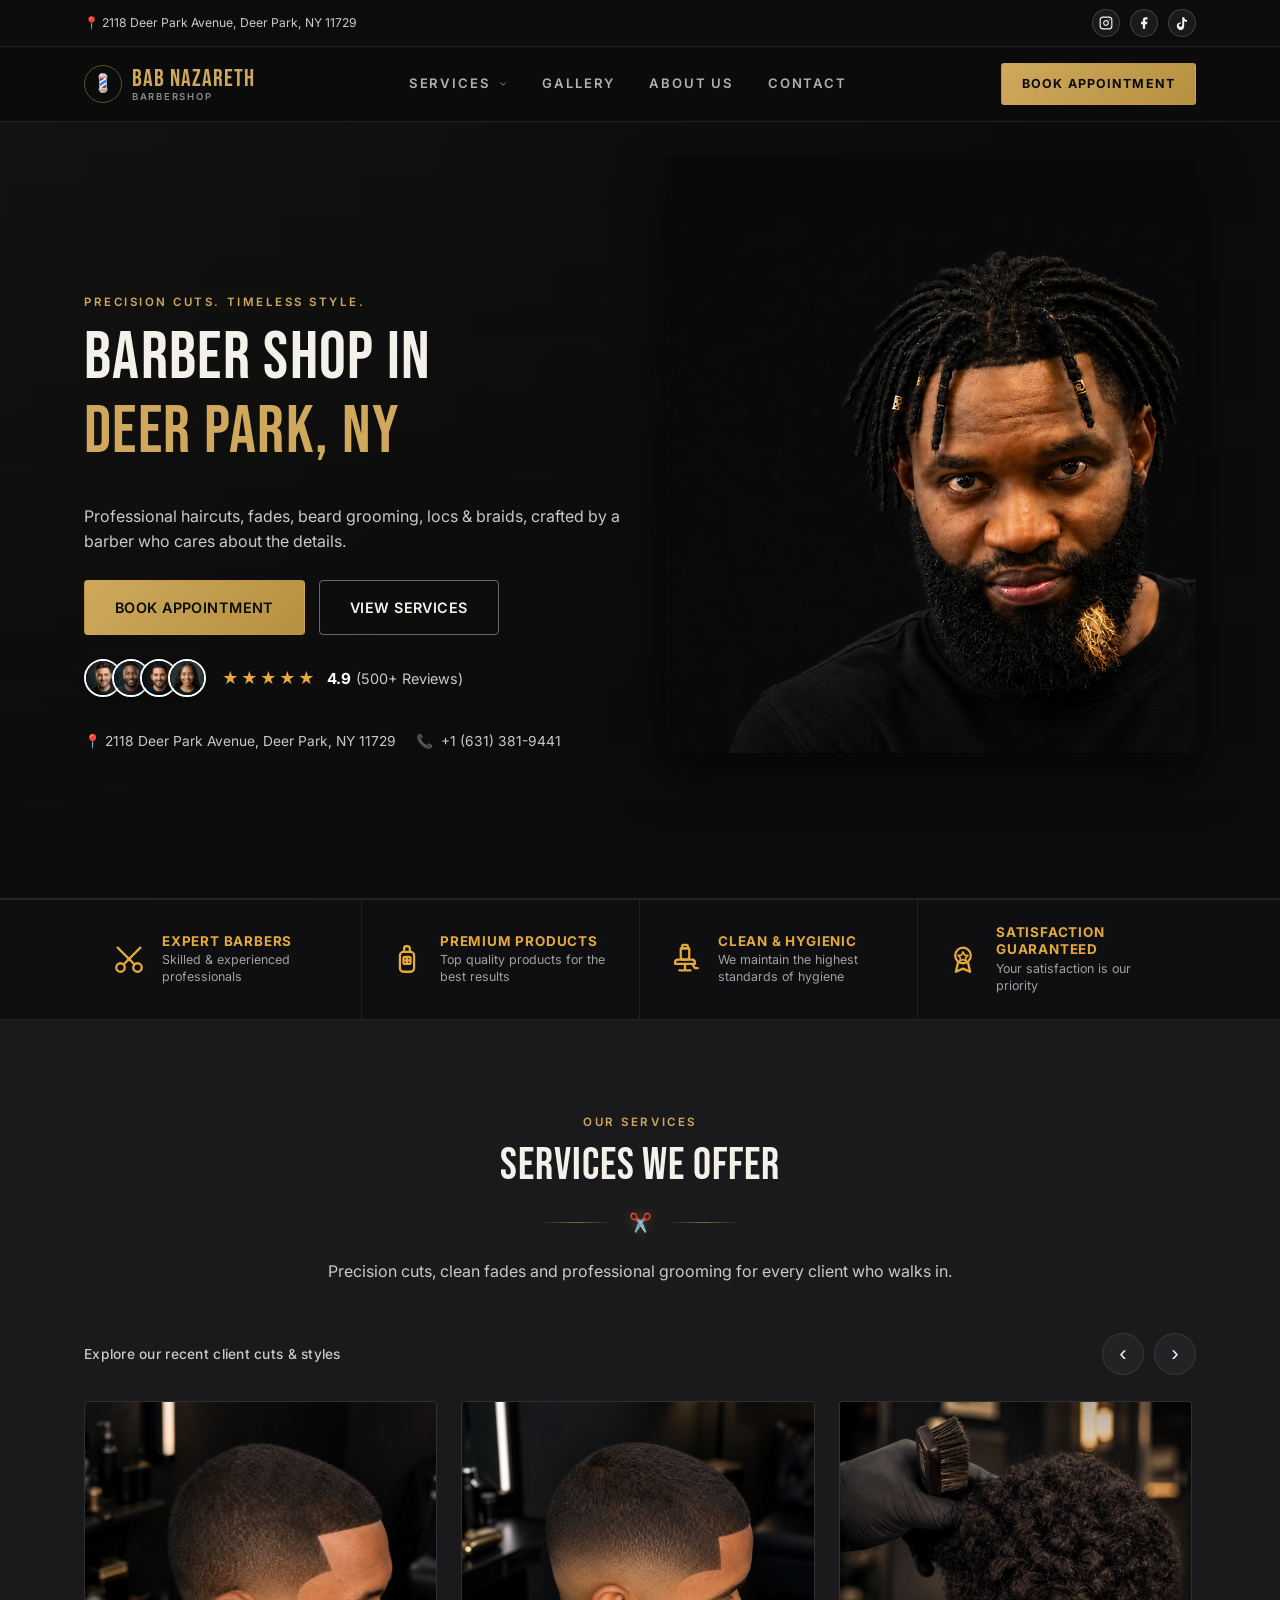
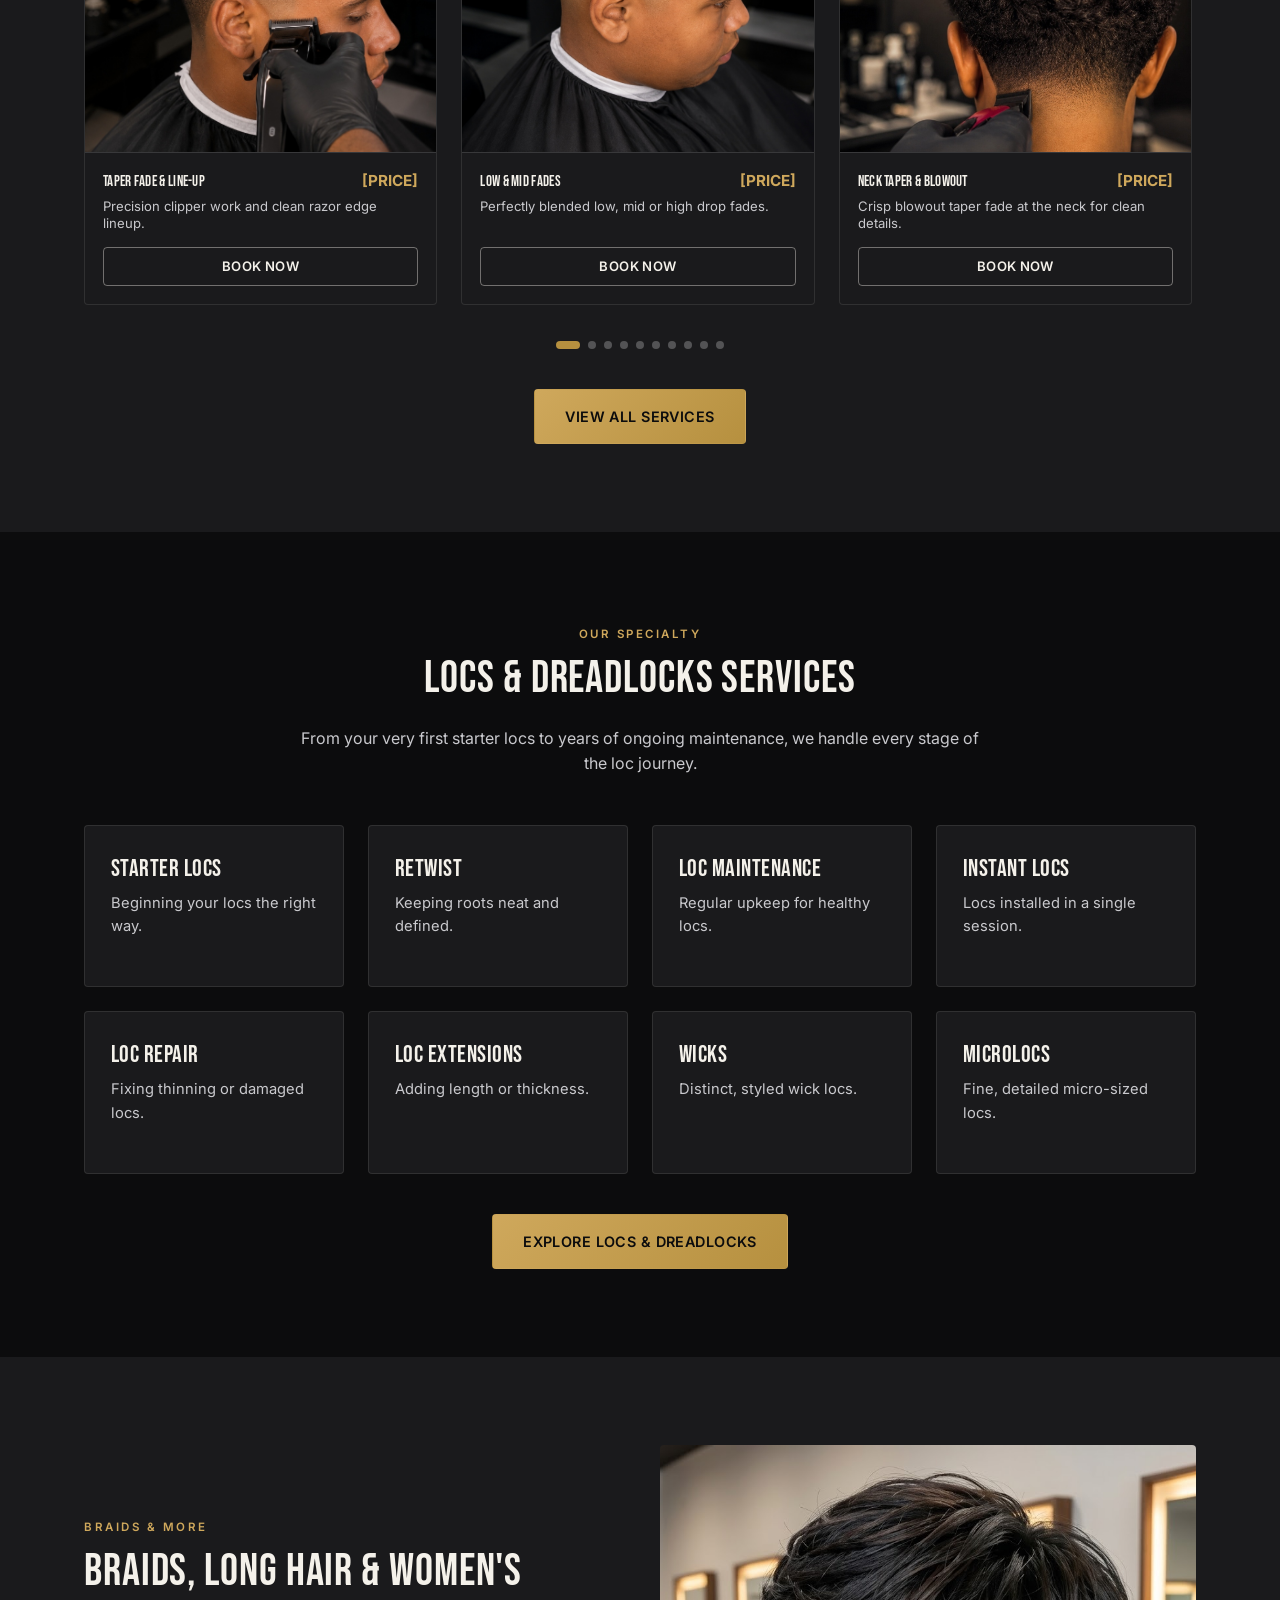
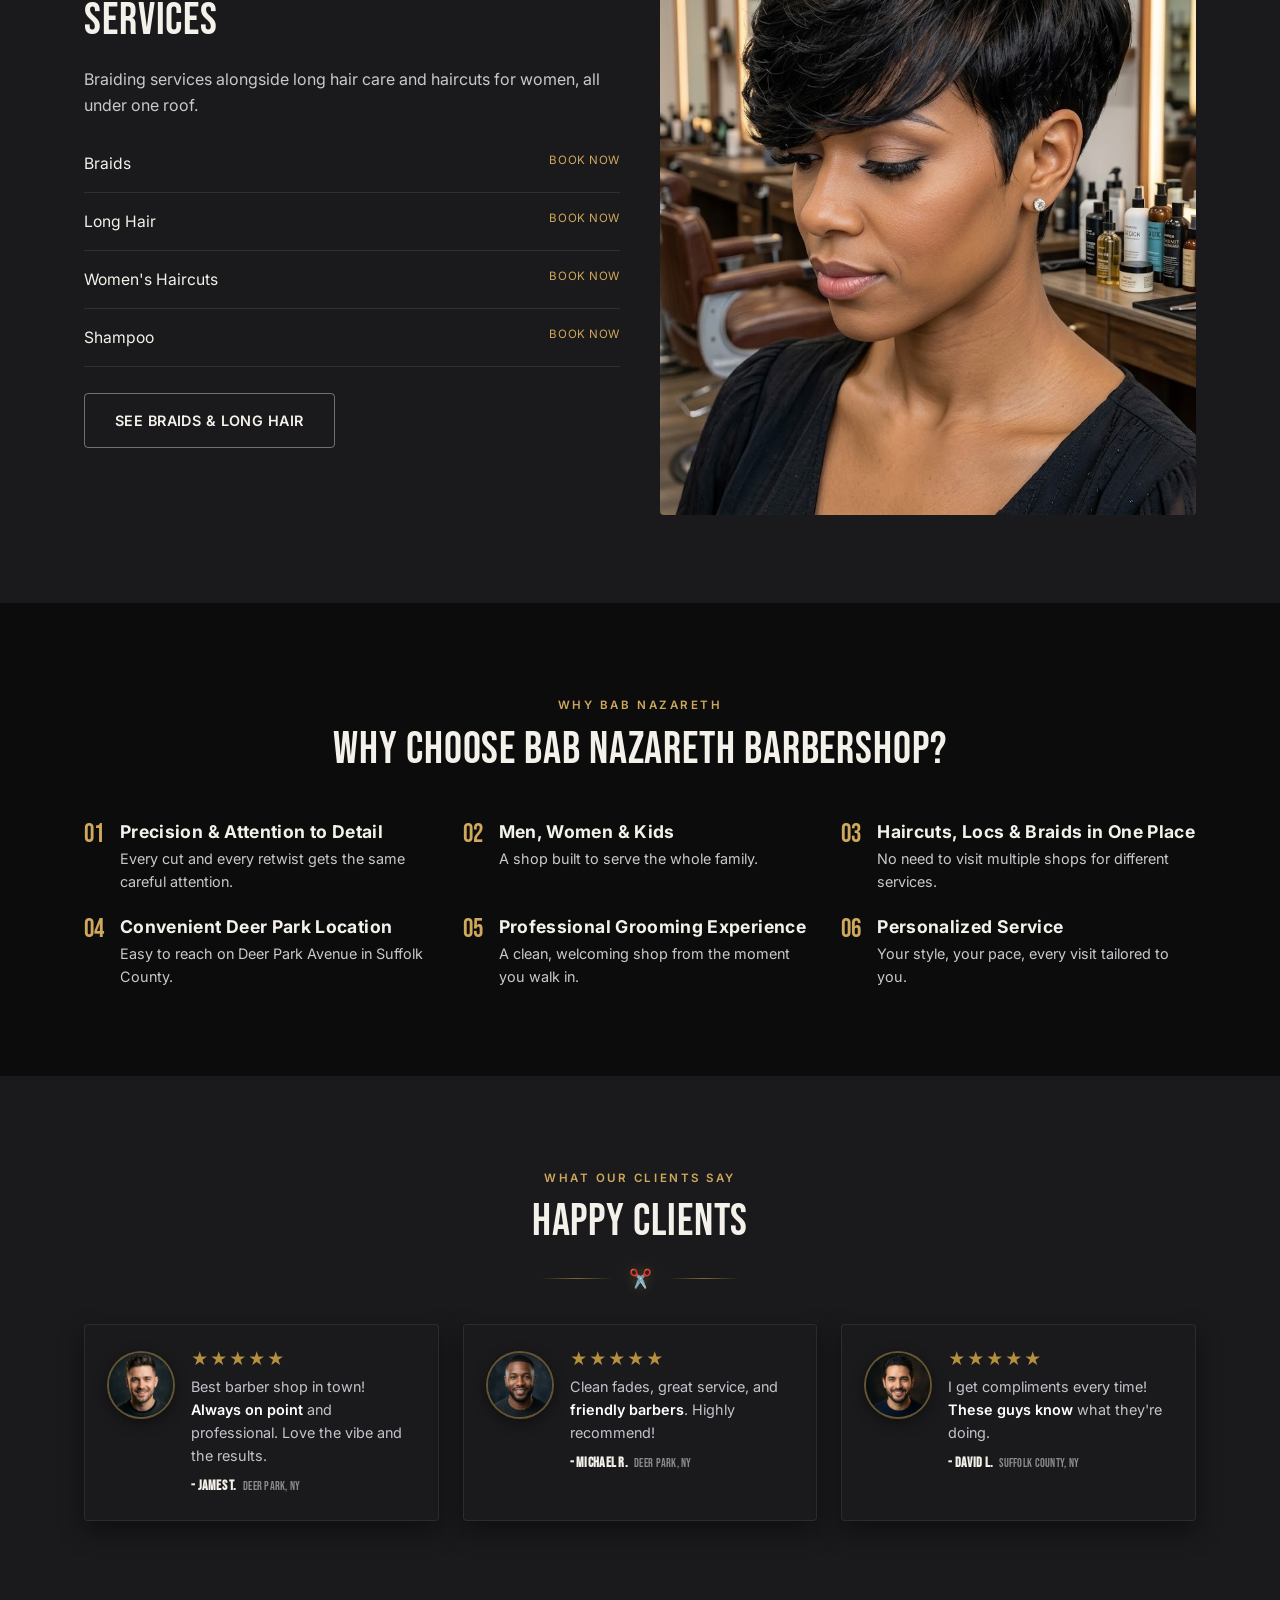
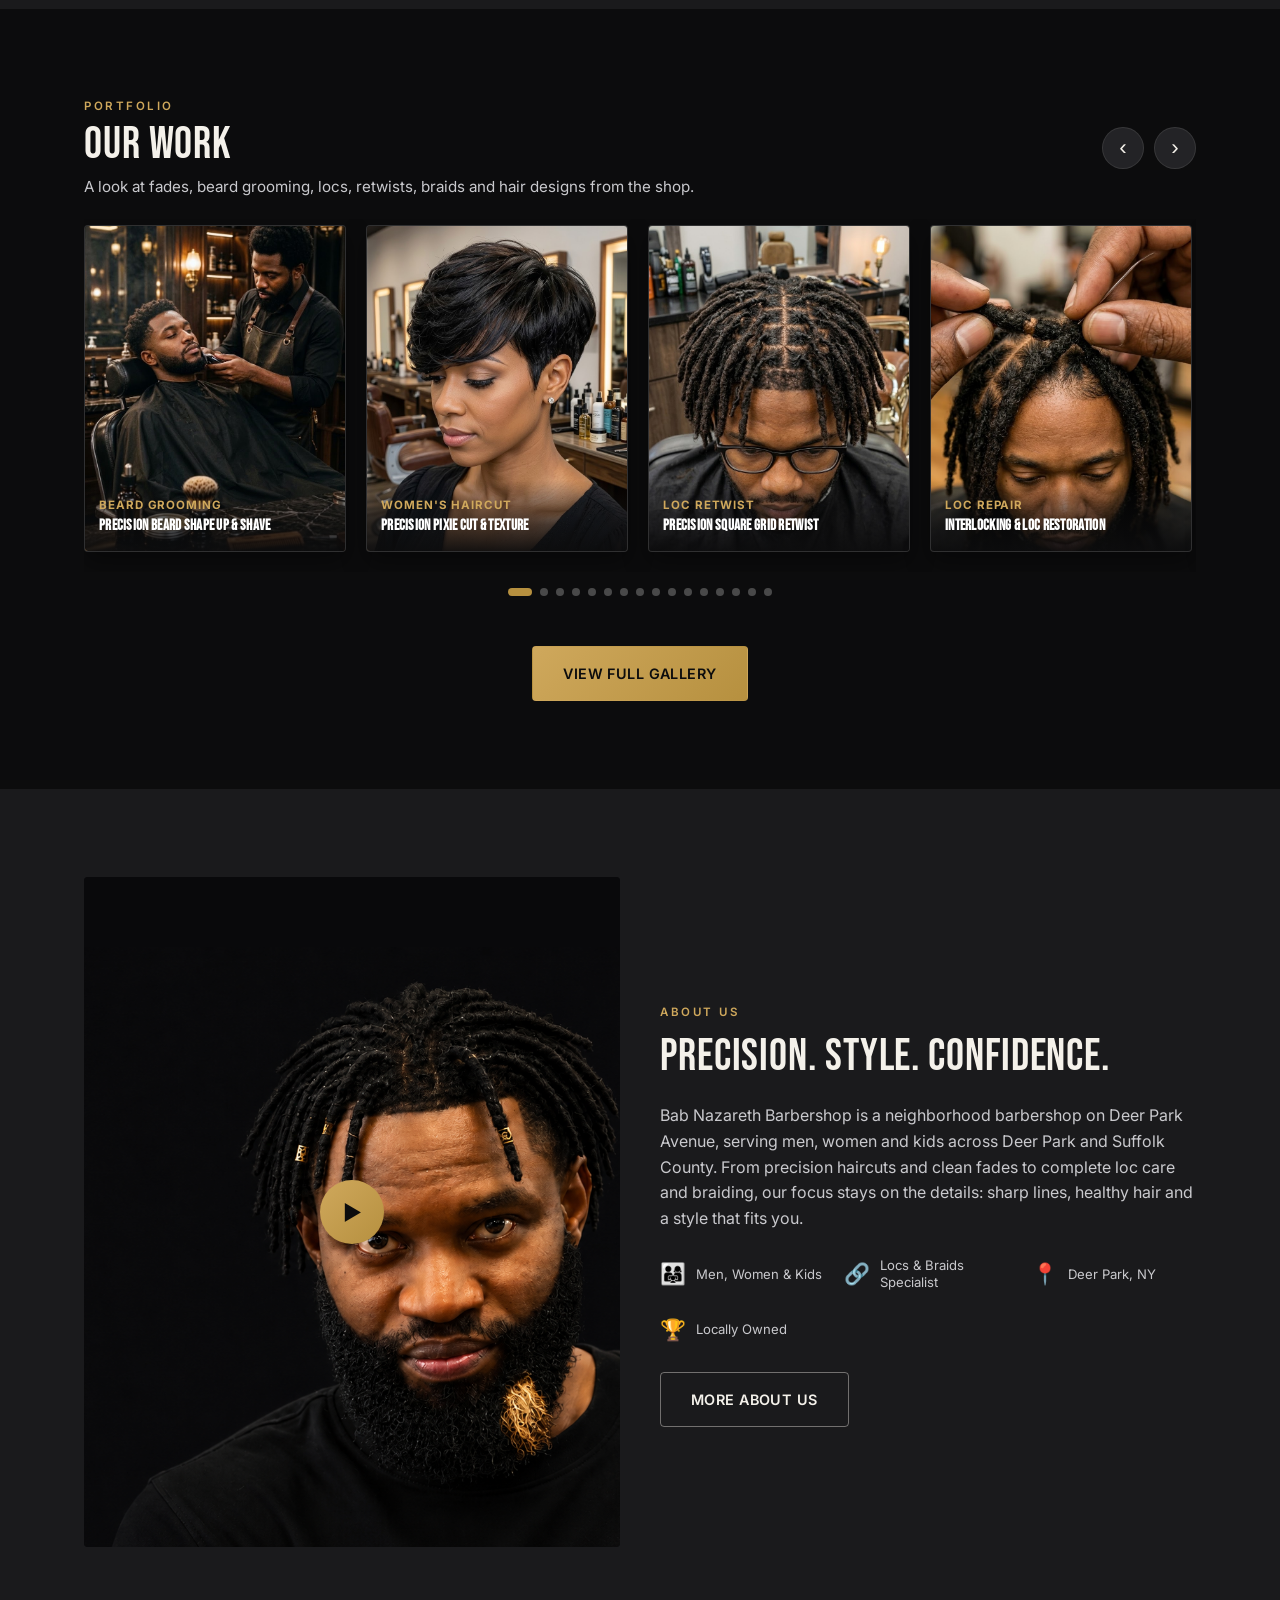
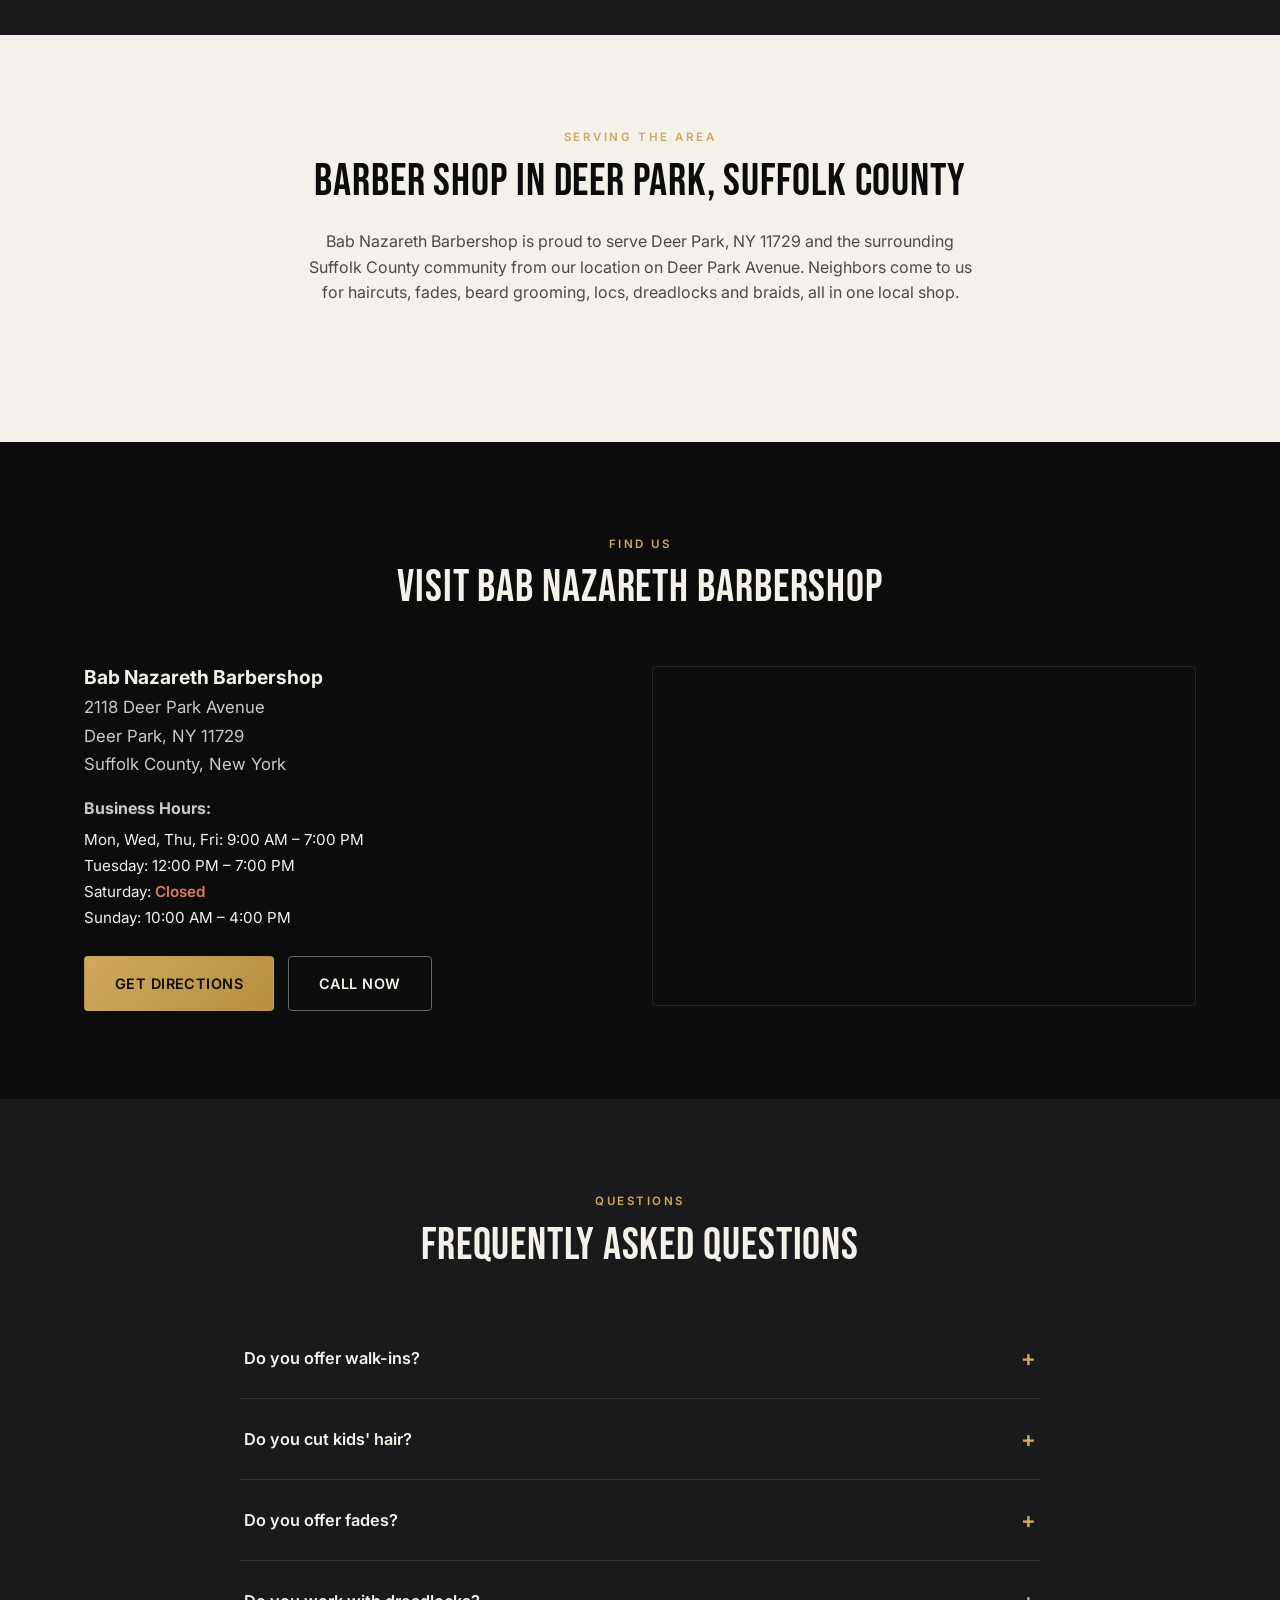
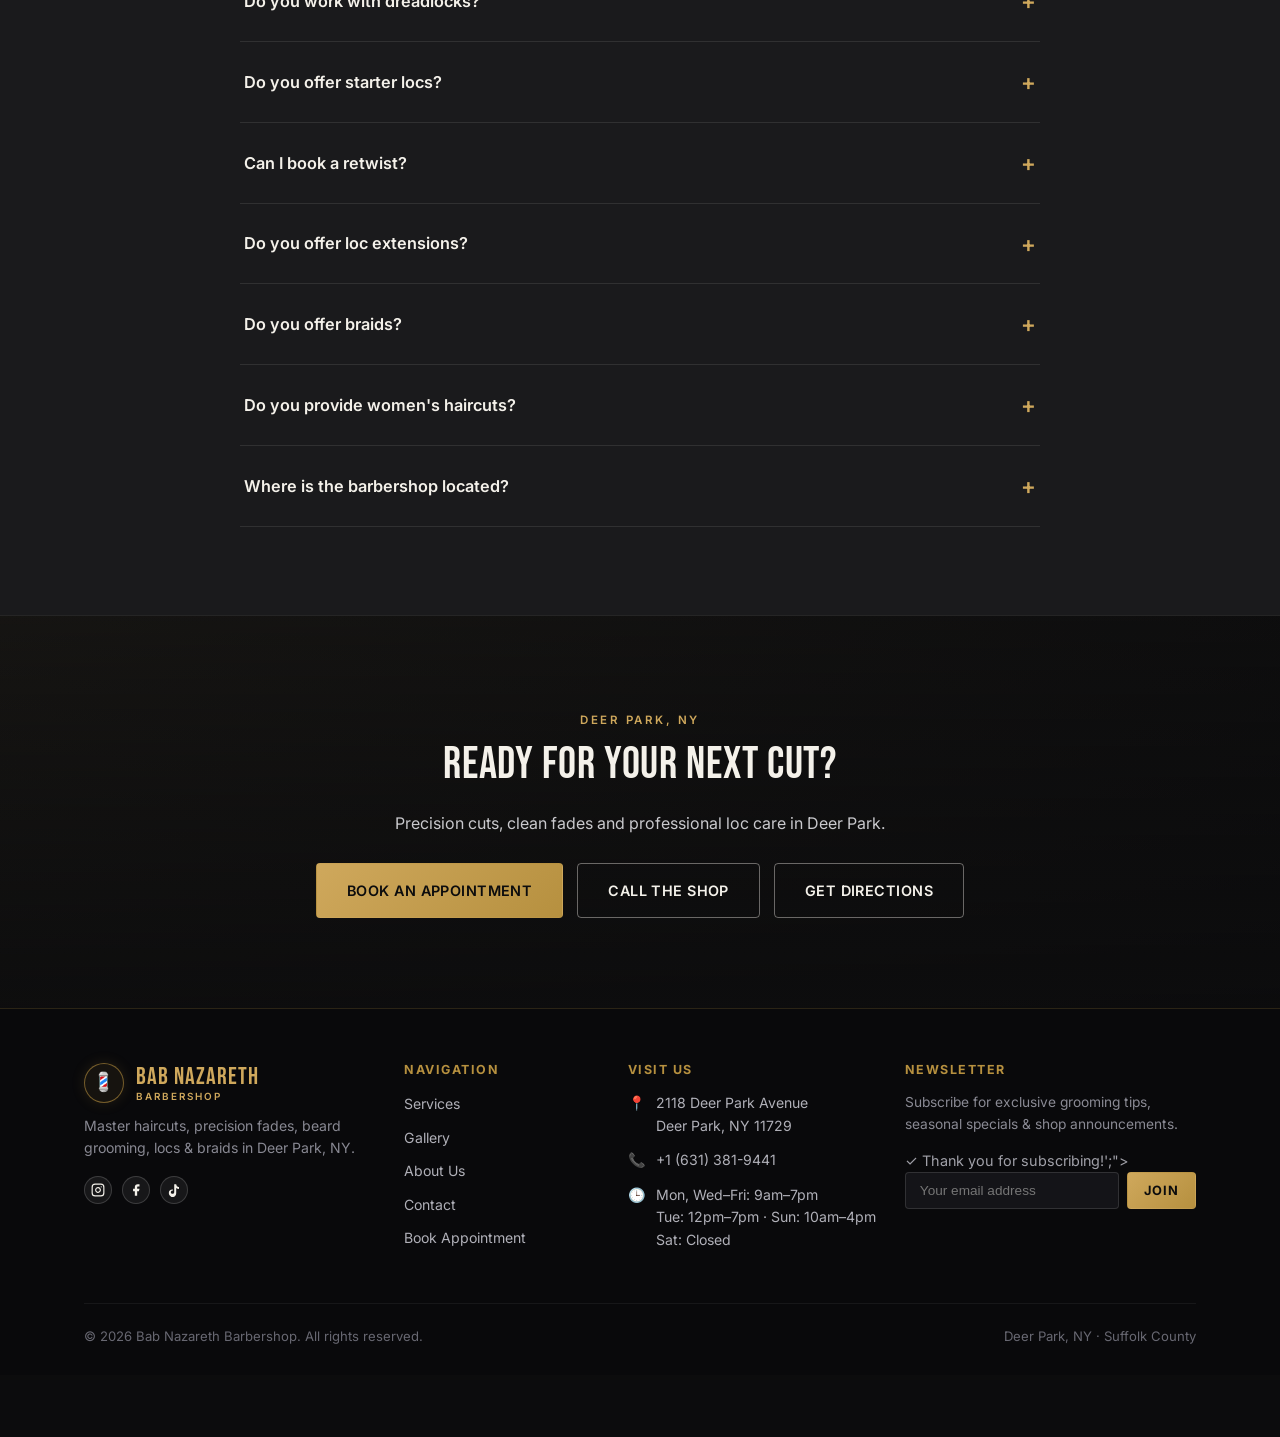
==== commit b9de017e: "Add authentic beard grooming & shave photo to Grooming Services and Gallery" ====
--- a/index.html
+++ b/index.html
@@ -598,6 +598,16 @@
         <div class="gallery-carousel">
           <div class="gallery-slide">
             <div class="gallery-slide-media">
+              <img src="images/service-beard-grooming.jpg" alt="Master Barber Beard Grooming and Shave" class="gallery-slide-img" loading="lazy">
+            </div>
+            <div class="gallery-slide-caption">
+              <span class="gallery-slide-tag">Beard Grooming</span>
+              <h3 class="gallery-slide-title">Precision Beard Shape Up &amp; Shave</h3>
+            </div>
+          </div>
+
+          <div class="gallery-slide">
+            <div class="gallery-slide-media">
               <img src="images/women-pixie-haircut.jpg" alt="Women's Precision Pixie Cut" class="gallery-slide-img" loading="lazy">
             </div>
             <div class="gallery-slide-caption">
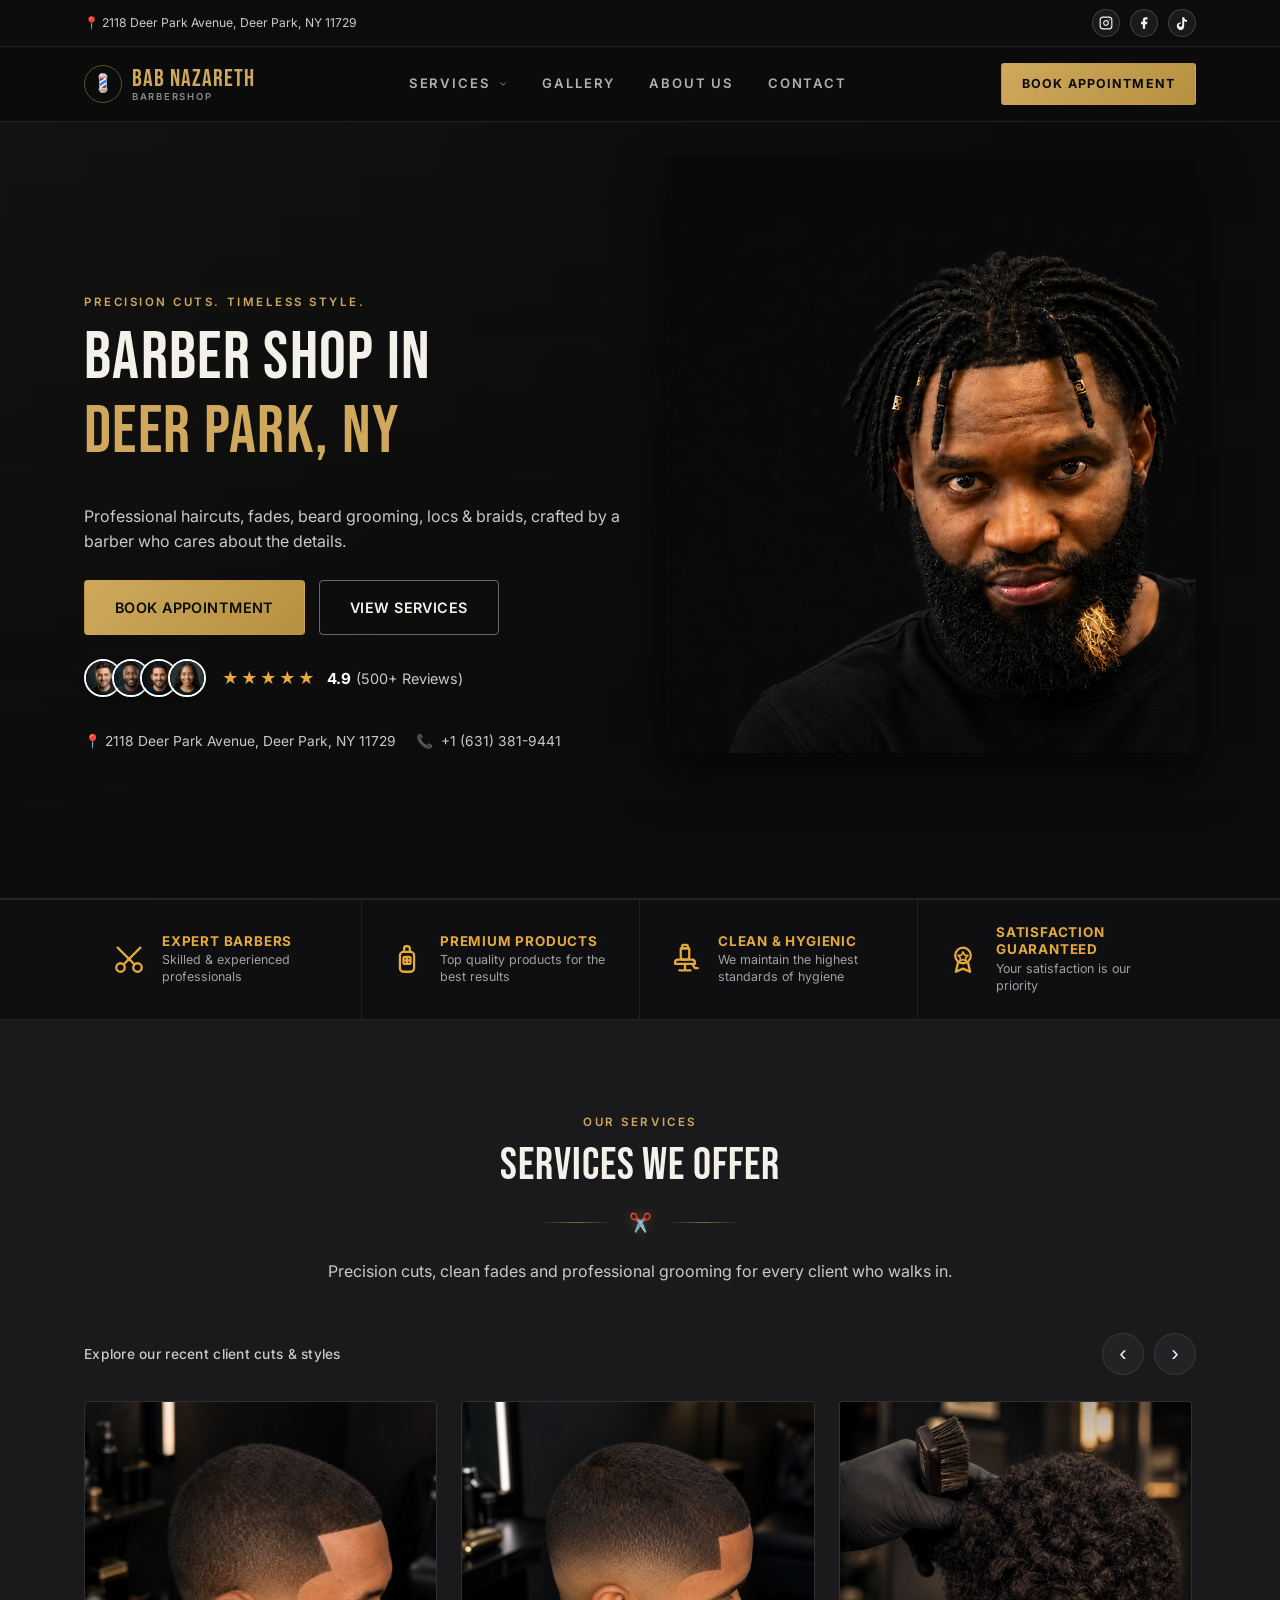
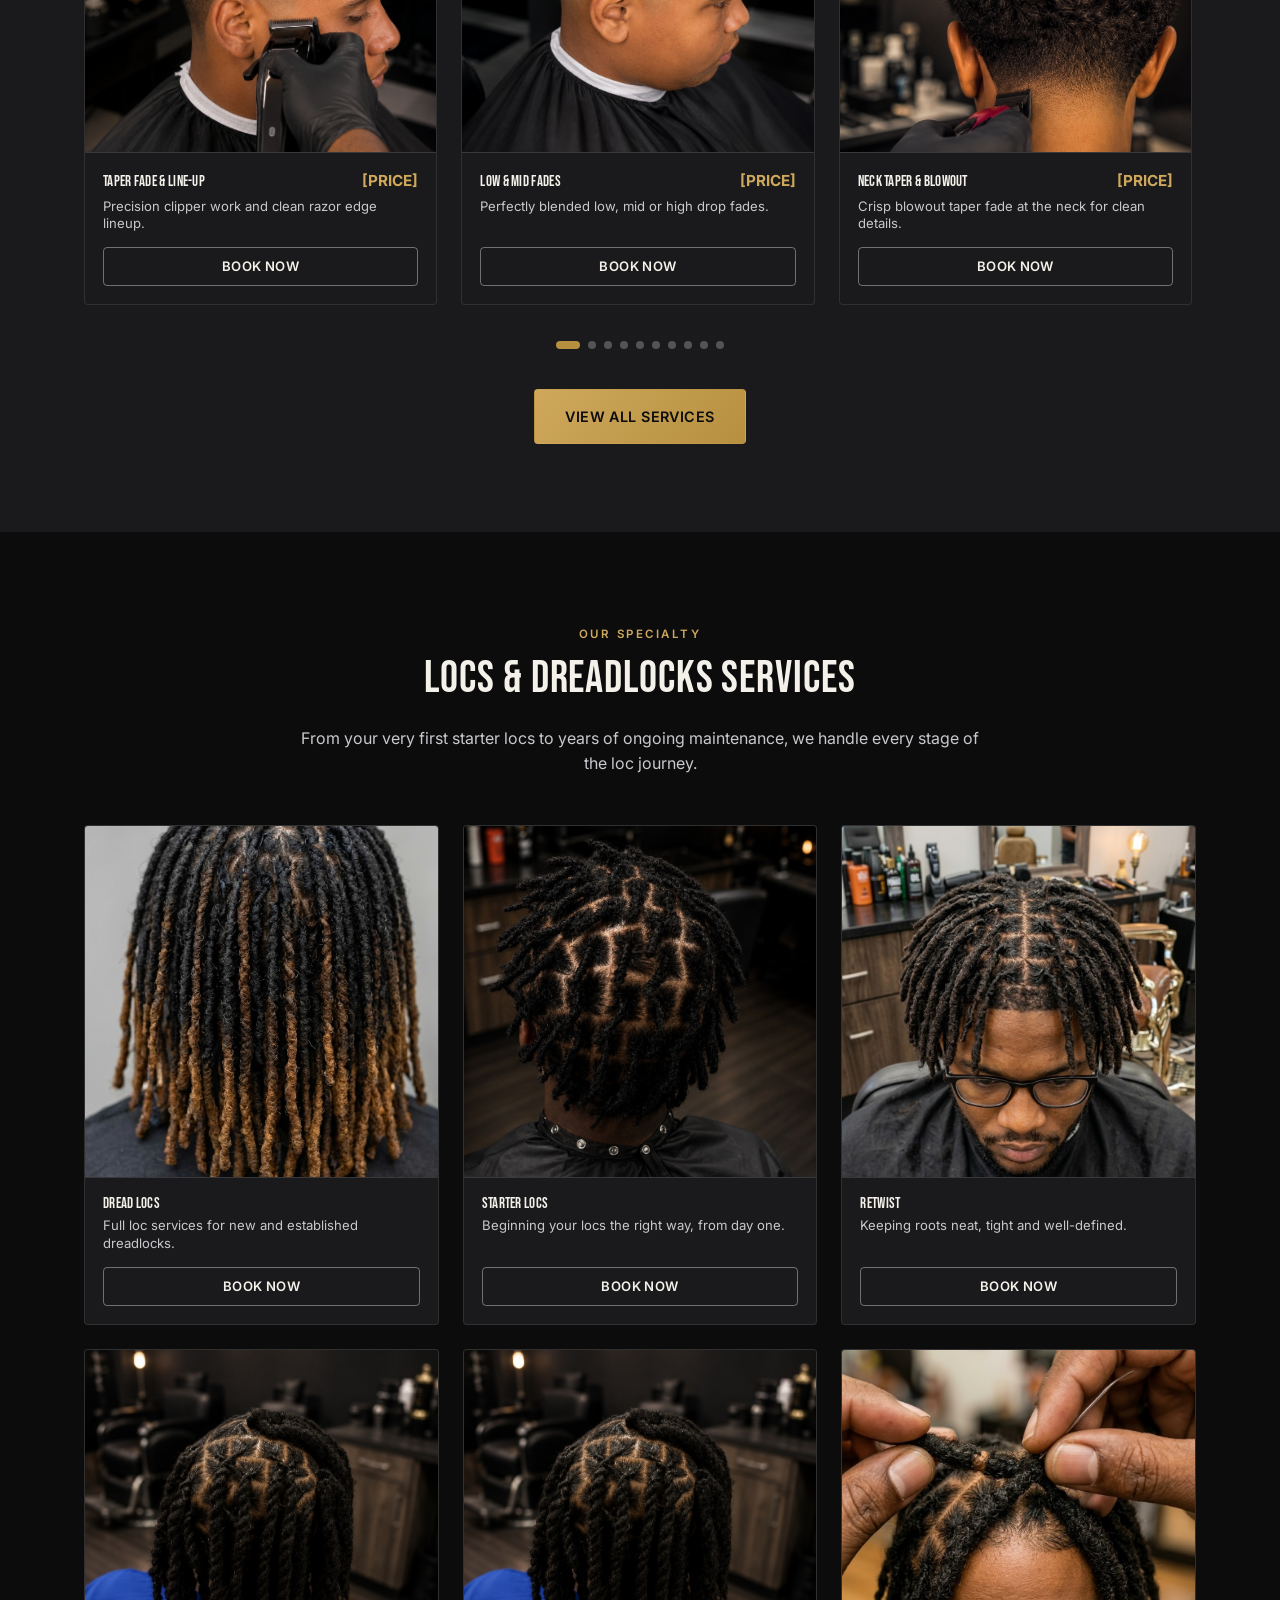
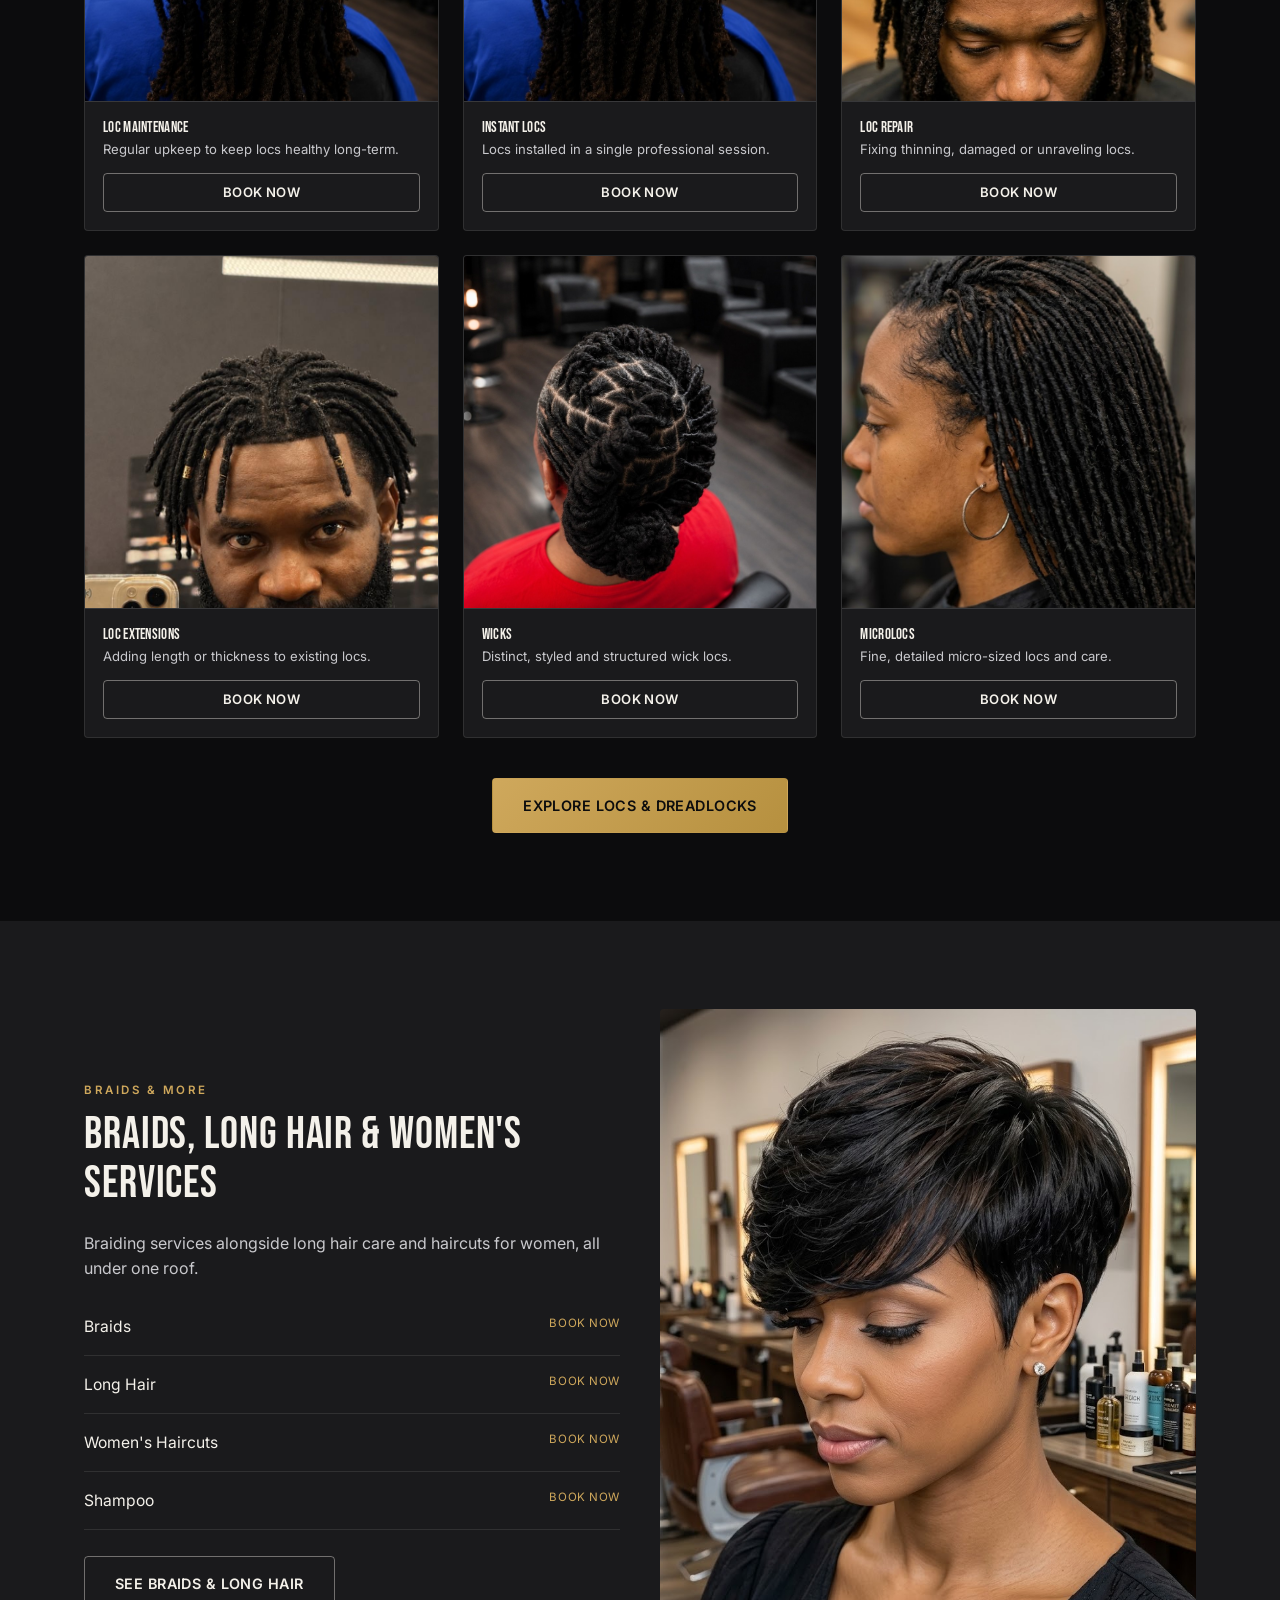
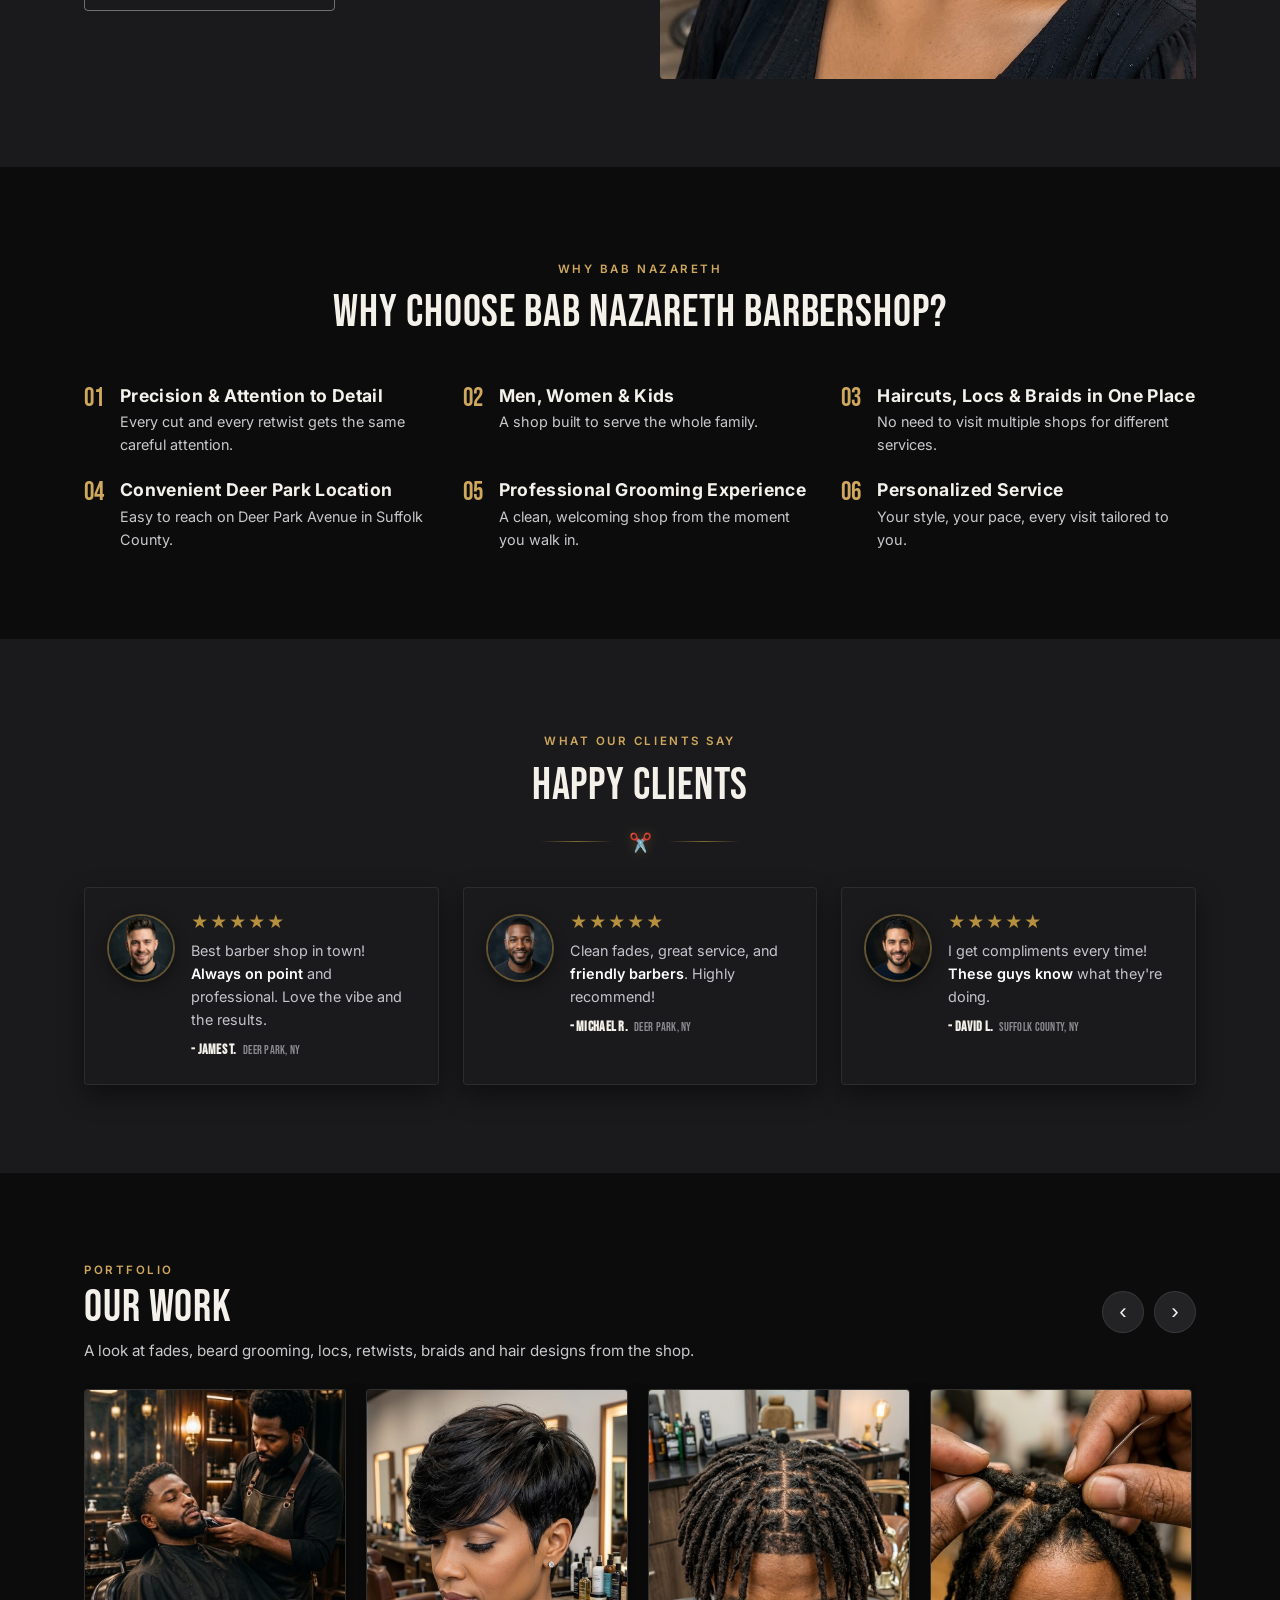
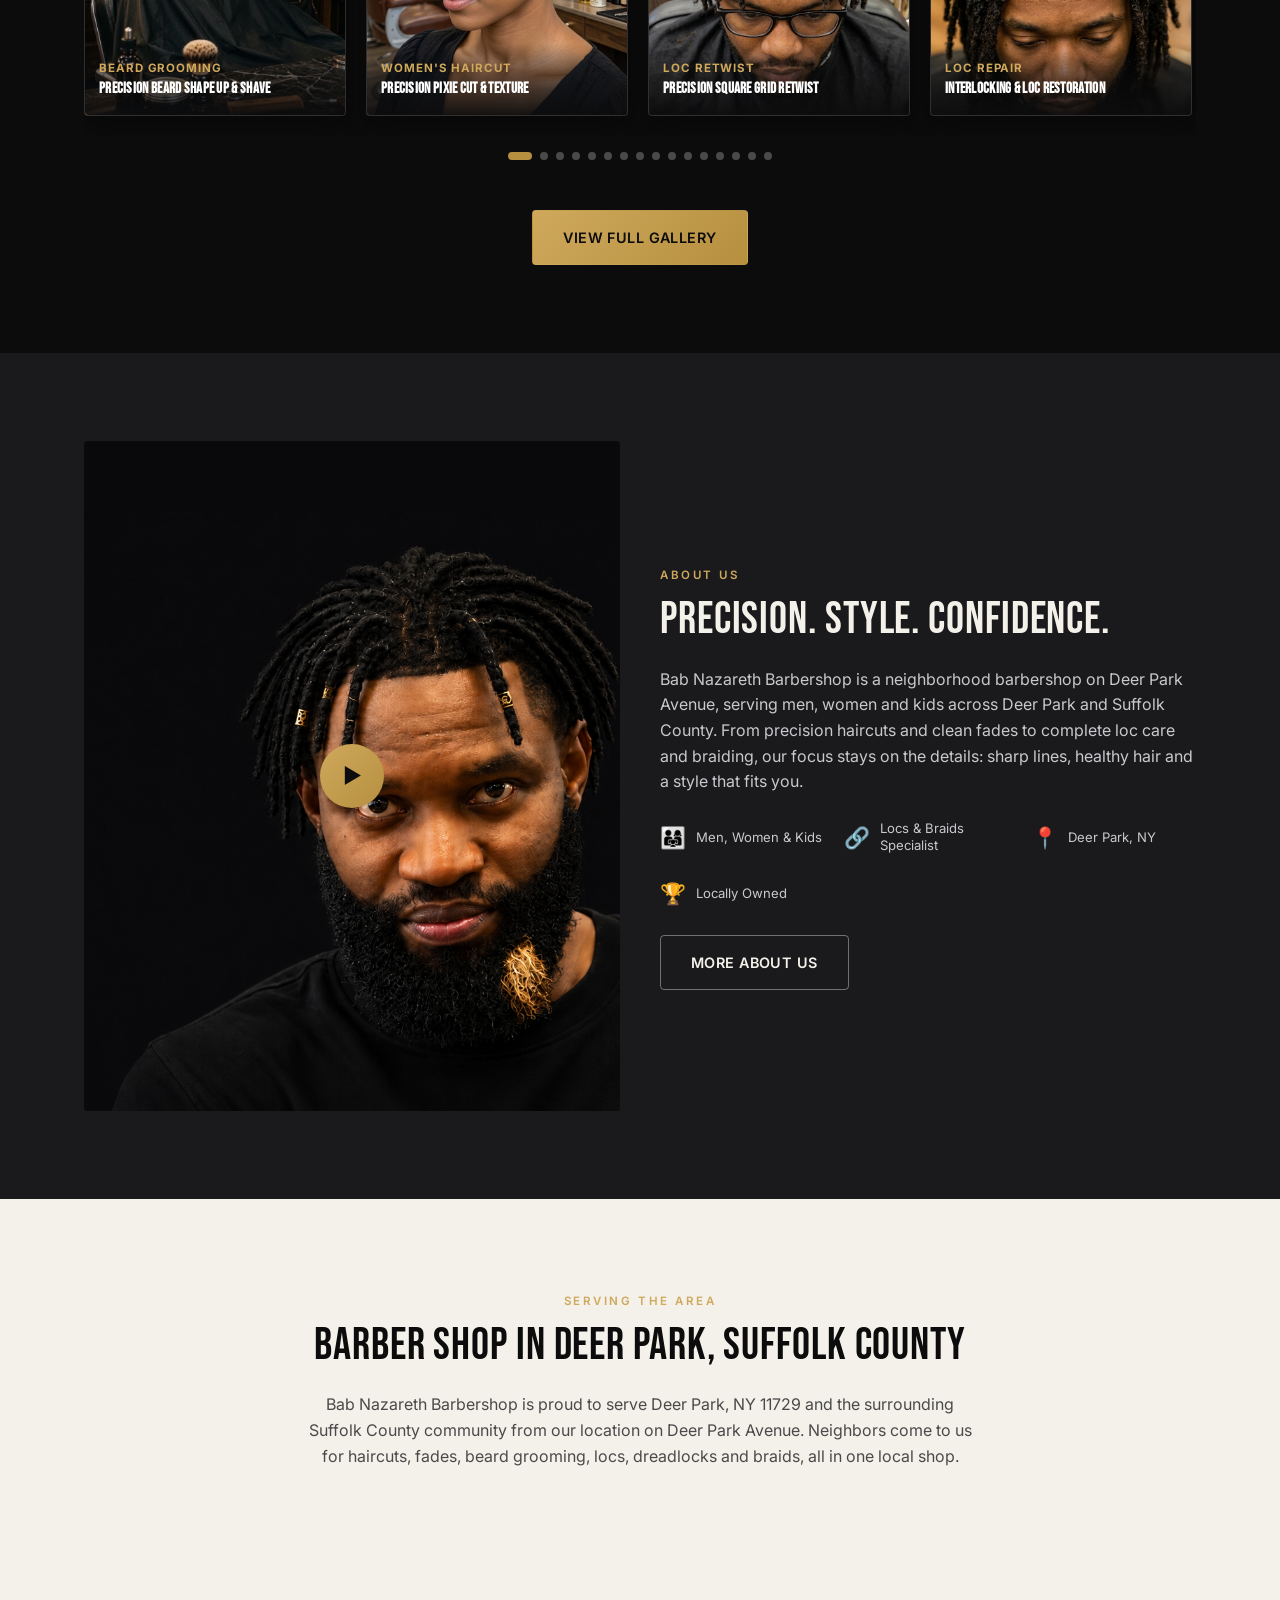
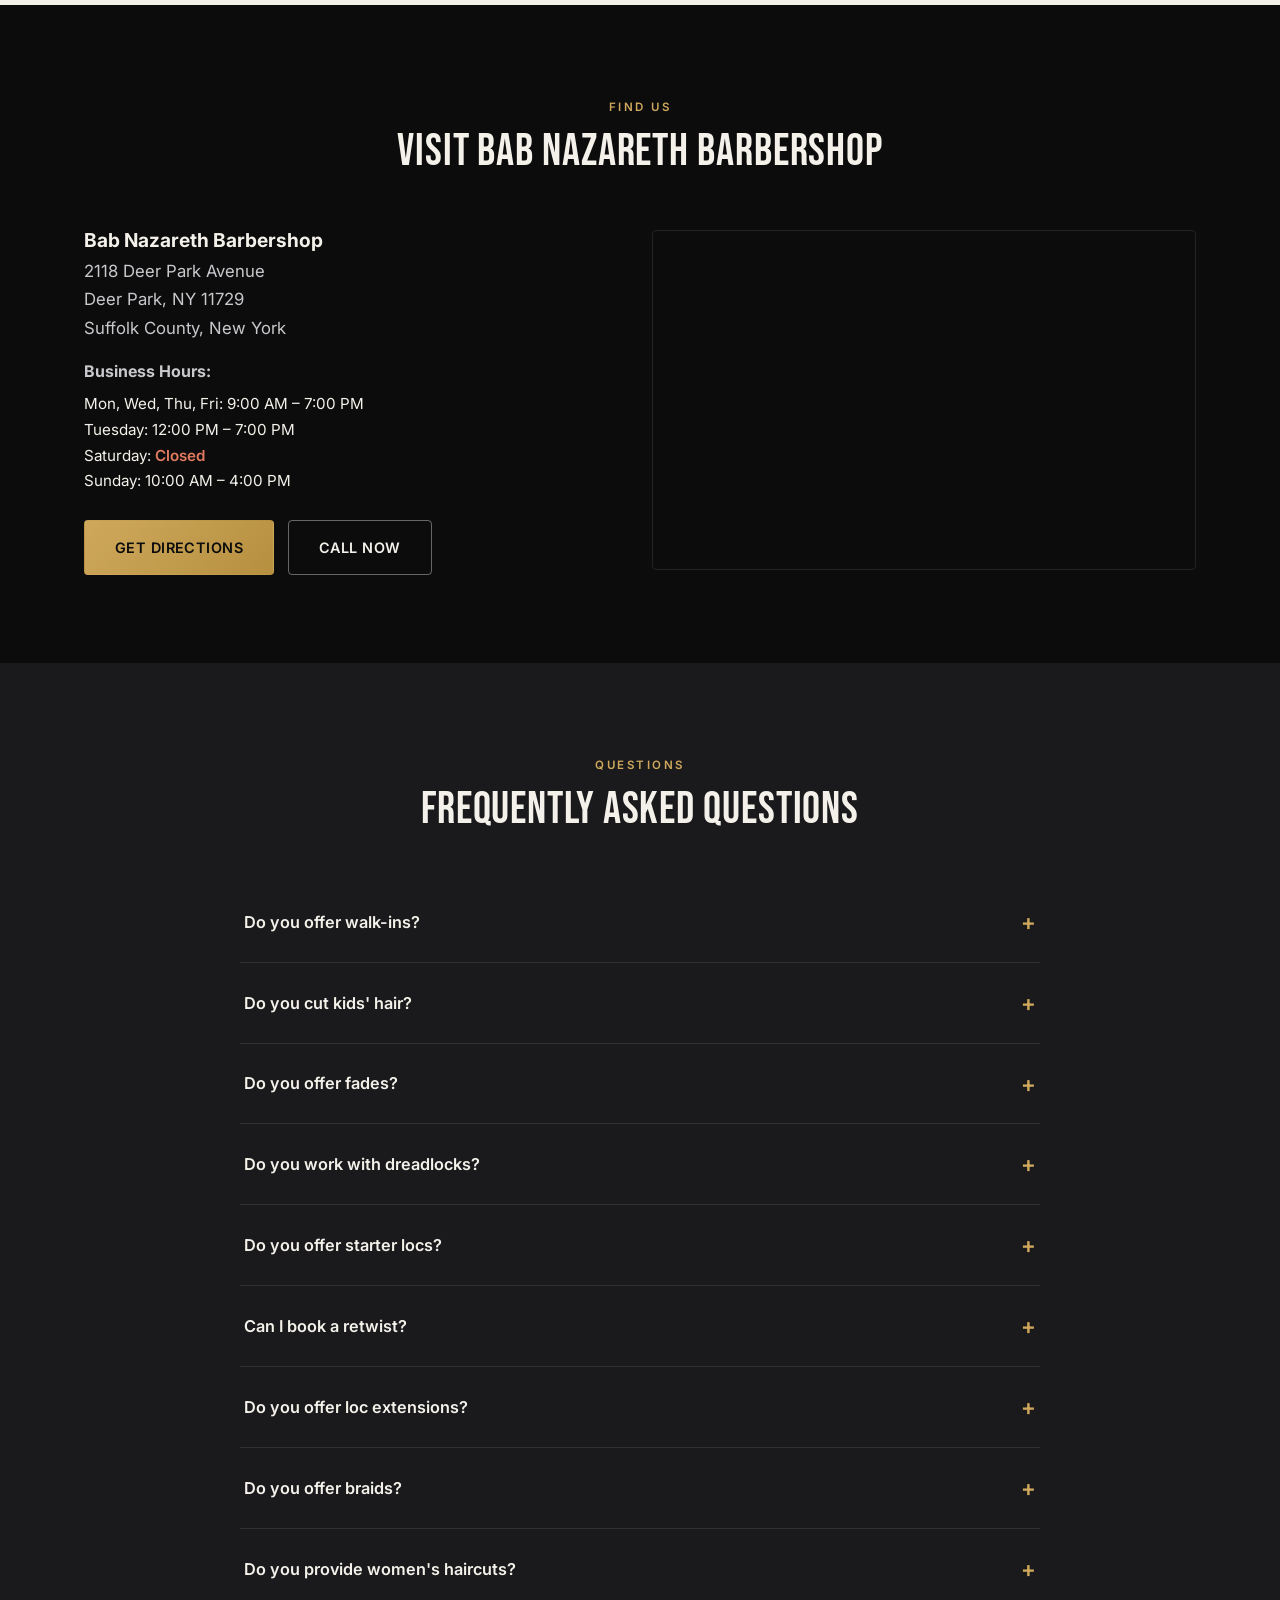
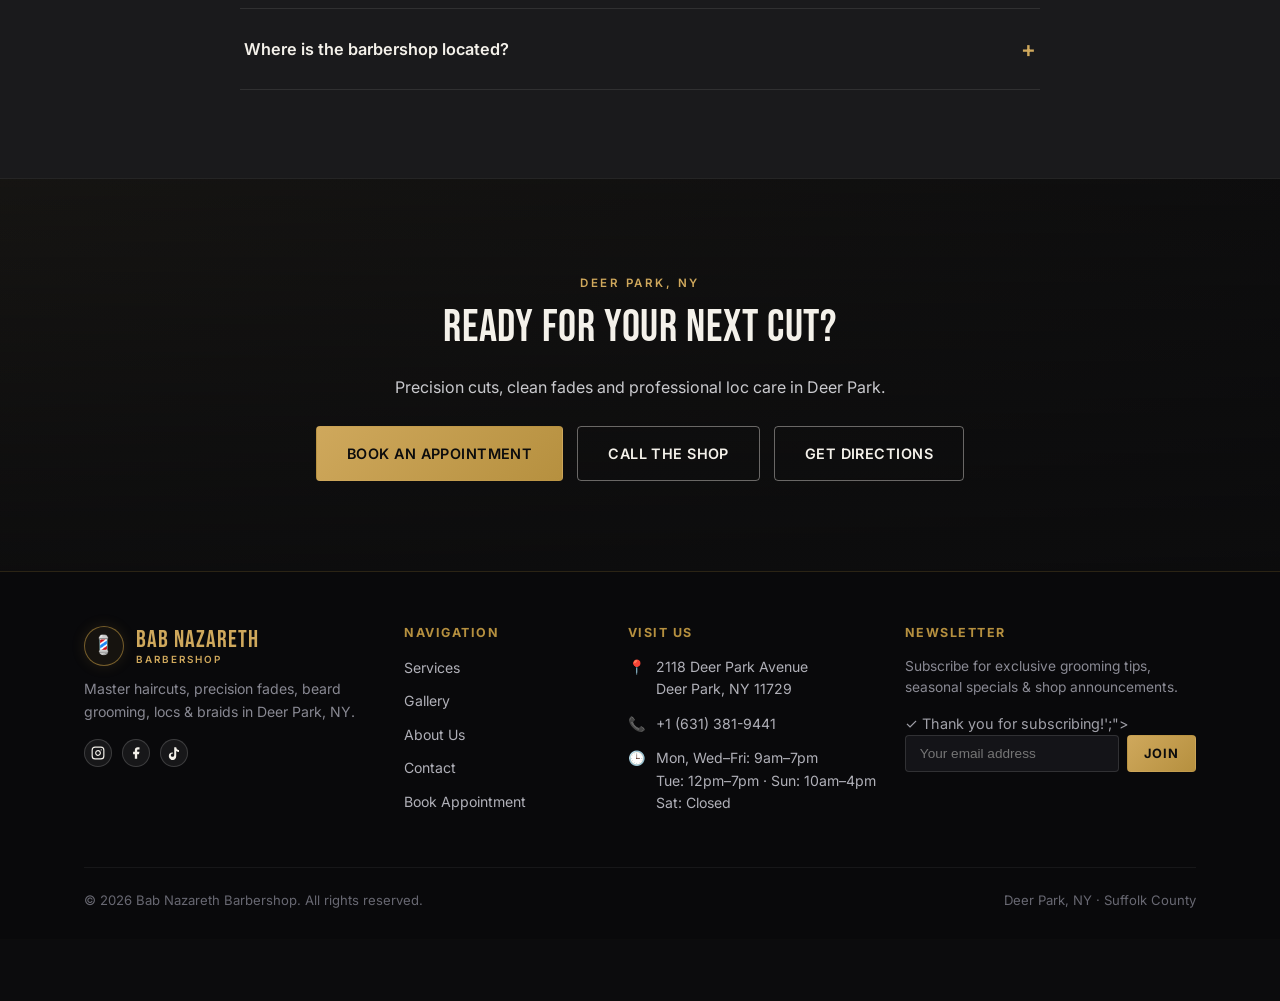
==== commit 9ecb72f9: "Add visual photo cards for all 9 locs and dreadlocks services" ====
--- a/index.html
+++ b/index.html
@@ -469,15 +469,123 @@
         <h2>Locs &amp; Dreadlocks Services</h2>
         <p>From your very first starter locs to years of ongoing maintenance, we handle every stage of the loc journey.</p>
       </div>
-      <div class="grid grid--4">
-        <div class="card"><h3>Starter Locs</h3><p>Beginning your locs the right way.</p></div>
-        <div class="card"><h3>Retwist</h3><p>Keeping roots neat and defined.</p></div>
-        <div class="card"><h3>Loc Maintenance</h3><p>Regular upkeep for healthy locs.</p></div>
-        <div class="card"><h3>Instant Locs</h3><p>Locs installed in a single session.</p></div>
-        <div class="card"><h3>Loc Repair</h3><p>Fixing thinning or damaged locs.</p></div>
-        <div class="card"><h3>Loc Extensions</h3><p>Adding length or thickness.</p></div>
-        <div class="card"><h3>Wicks</h3><p>Distinct, styled wick locs.</p></div>
-        <div class="card"><h3>Microlocs</h3><p>Fine, detailed micro-sized locs.</p></div>
+      <div class="grid grid--3">
+        <div class="card service-card">
+          <div class="service-card-media">
+            <img src="images/gallery-ombre-locs.jpg" alt="Dread Locs Services" class="service-card-img" loading="lazy">
+          </div>
+          <div class="service-card-body">
+            <div class="service-card-top">
+              <h3>Dread Locs</h3>
+            </div>
+            <p class="service-desc">Full loc services for new and established dreadlocks.</p>
+            <a href="locs-dreadlocks.html" class="btn btn--outline btn--sm">Book Now</a>
+          </div>
+        </div>
+
+        <div class="card service-card">
+          <div class="service-card-media">
+            <img src="images/service-starter-locs.jpg" alt="Starter Locs" class="service-card-img" loading="lazy">
+          </div>
+          <div class="service-card-body">
+            <div class="service-card-top">
+              <h3>Starter Locs</h3>
+            </div>
+            <p class="service-desc">Beginning your locs the right way, from day one.</p>
+            <a href="locs-dreadlocks.html" class="btn btn--outline btn--sm">Book Now</a>
+          </div>
+        </div>
+
+        <div class="card service-card">
+          <div class="service-card-media">
+            <img src="images/service-loc-retwist-grid.jpg" alt="Loc Retwist" class="service-card-img" loading="lazy">
+          </div>
+          <div class="service-card-body">
+            <div class="service-card-top">
+              <h3>Retwist</h3>
+            </div>
+            <p class="service-desc">Keeping roots neat, tight and well-defined.</p>
+            <a href="locs-dreadlocks.html" class="btn btn--outline btn--sm">Book Now</a>
+          </div>
+        </div>
+
+        <div class="card service-card">
+          <div class="service-card-media">
+            <img src="images/gallery-honey-barrel-retwist.jpg" alt="Loc Maintenance" class="service-card-img" loading="lazy">
+          </div>
+          <div class="service-card-body">
+            <div class="service-card-top">
+              <h3>Loc Maintenance</h3>
+            </div>
+            <p class="service-desc">Regular upkeep to keep locs healthy long-term.</p>
+            <a href="locs-dreadlocks.html" class="btn btn--outline btn--sm">Book Now</a>
+          </div>
+        </div>
+
+        <div class="card service-card">
+          <div class="service-card-media">
+            <img src="images/work-twists-blue-cape.jpg" alt="Instant Locs" class="service-card-img" loading="lazy">
+          </div>
+          <div class="service-card-body">
+            <div class="service-card-top">
+              <h3>Instant Locs</h3>
+            </div>
+            <p class="service-desc">Locs installed in a single professional session.</p>
+            <a href="locs-dreadlocks.html" class="btn btn--outline btn--sm">Book Now</a>
+          </div>
+        </div>
+
+        <div class="card service-card">
+          <div class="service-card-media">
+            <img src="images/service-loc-repair-crochet.jpg" alt="Loc Repair & Interlocking" class="service-card-img" loading="lazy">
+          </div>
+          <div class="service-card-body">
+            <div class="service-card-top">
+              <h3>Loc Repair</h3>
+            </div>
+            <p class="service-desc">Fixing thinning, damaged or unraveling locs.</p>
+            <a href="locs-dreadlocks.html" class="btn btn--outline btn--sm">Book Now</a>
+          </div>
+        </div>
+
+        <div class="card service-card">
+          <div class="service-card-media">
+            <img src="images/service-loc-extensions.jpg" alt="Loc Extensions" class="service-card-img" loading="lazy">
+          </div>
+          <div class="service-card-body">
+            <div class="service-card-top">
+              <h3>Loc Extensions</h3>
+            </div>
+            <p class="service-desc">Adding length or thickness to existing locs.</p>
+            <a href="locs-dreadlocks.html" class="btn btn--outline btn--sm">Book Now</a>
+          </div>
+        </div>
+
+        <div class="card service-card">
+          <div class="service-card-media">
+            <img src="images/work-braided-loc-updo.jpg" alt="Wicks Locs" class="service-card-img" loading="lazy">
+          </div>
+          <div class="service-card-body">
+            <div class="service-card-top">
+              <h3>Wicks</h3>
+            </div>
+            <p class="service-desc">Distinct, styled and structured wick locs.</p>
+            <a href="locs-dreadlocks.html" class="btn btn--outline btn--sm">Book Now</a>
+          </div>
+        </div>
+
+        <div class="card service-card">
+          <div class="service-card-media">
+            <img src="images/gallery-long-loc-twists.jpg" alt="Microlocs" class="service-card-img" loading="lazy">
+          </div>
+          <div class="service-card-body">
+            <div class="service-card-top">
+              <h3>Microlocs</h3>
+            </div>
+            <p class="service-desc">Fine, detailed micro-sized locs and care.</p>
+            <a href="locs-dreadlocks.html" class="btn btn--outline btn--sm">Book Now</a>
+          </div>
+        </div>
       </div>
       <div class="cta-row" style="justify-content:center; margin-top:40px;">
         <a href="locs-dreadlocks.html" class="btn btn--gold">Explore Locs &amp; Dreadlocks</a>
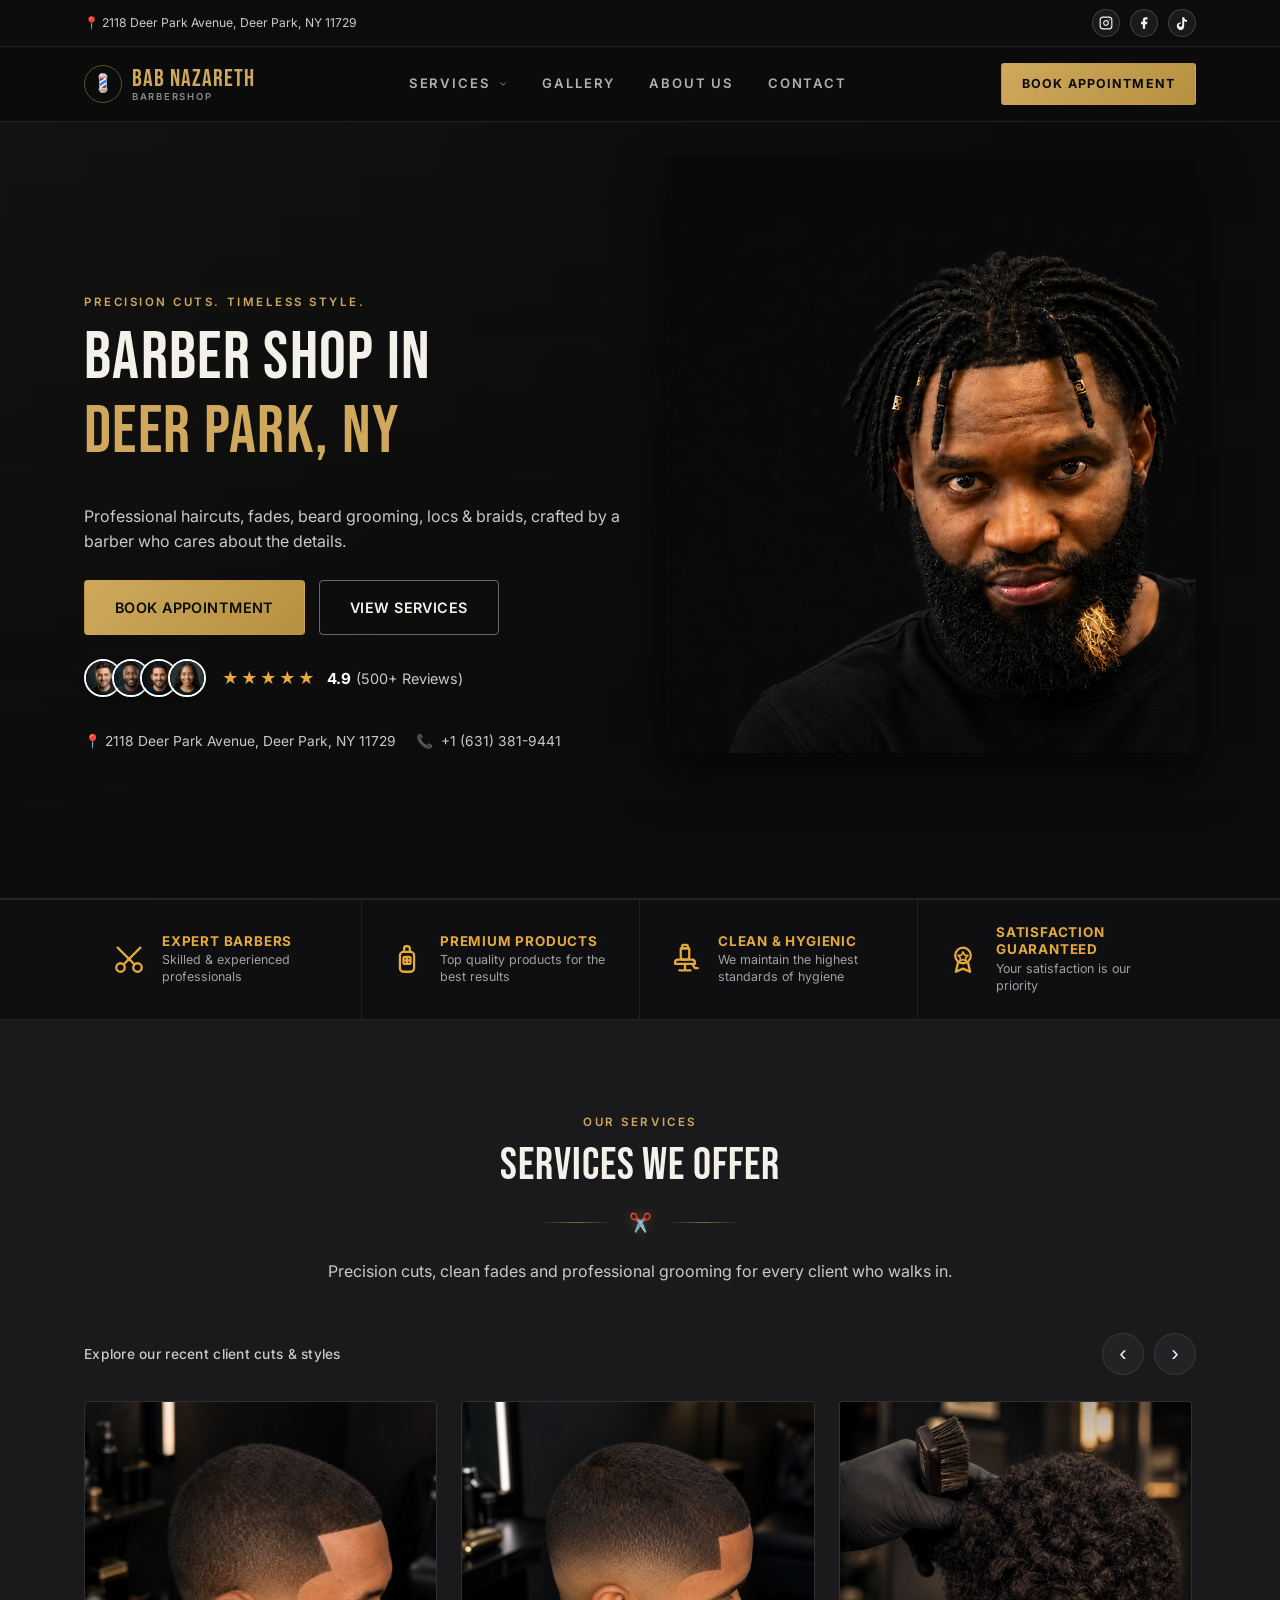
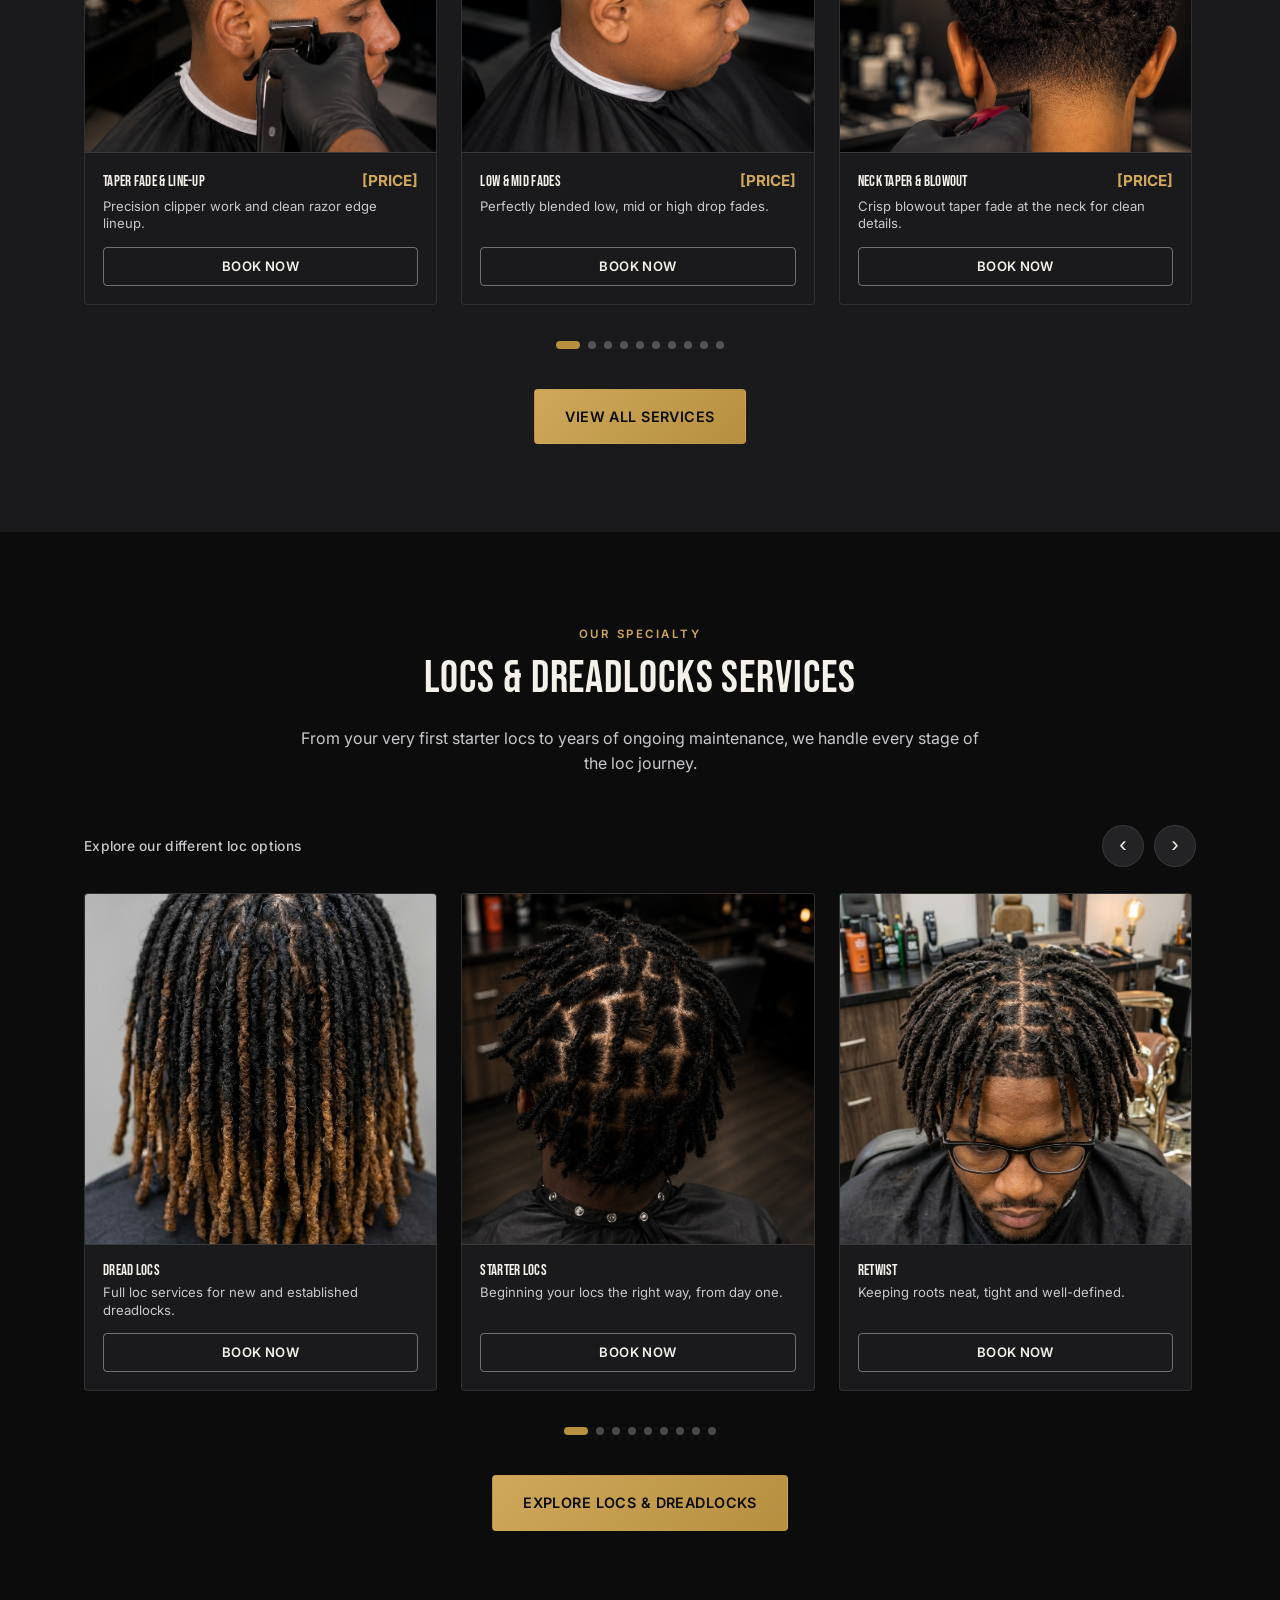
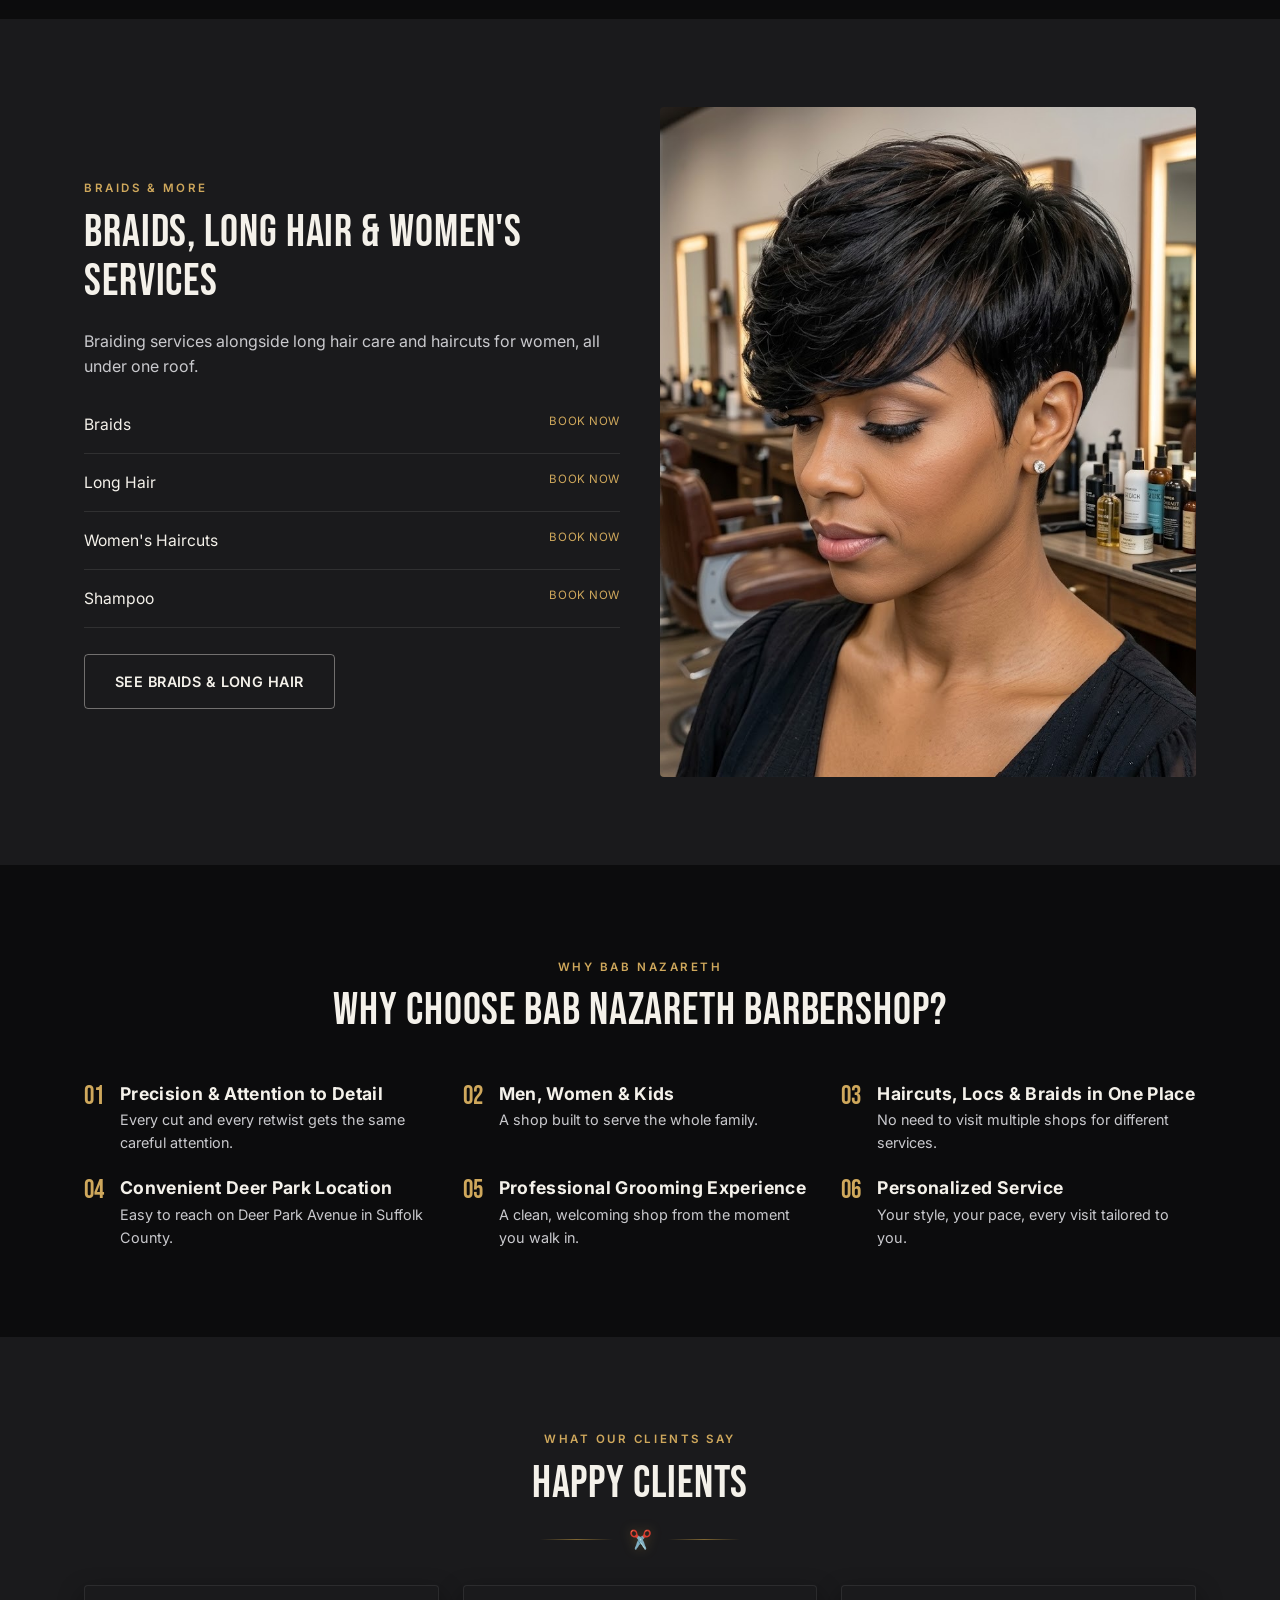
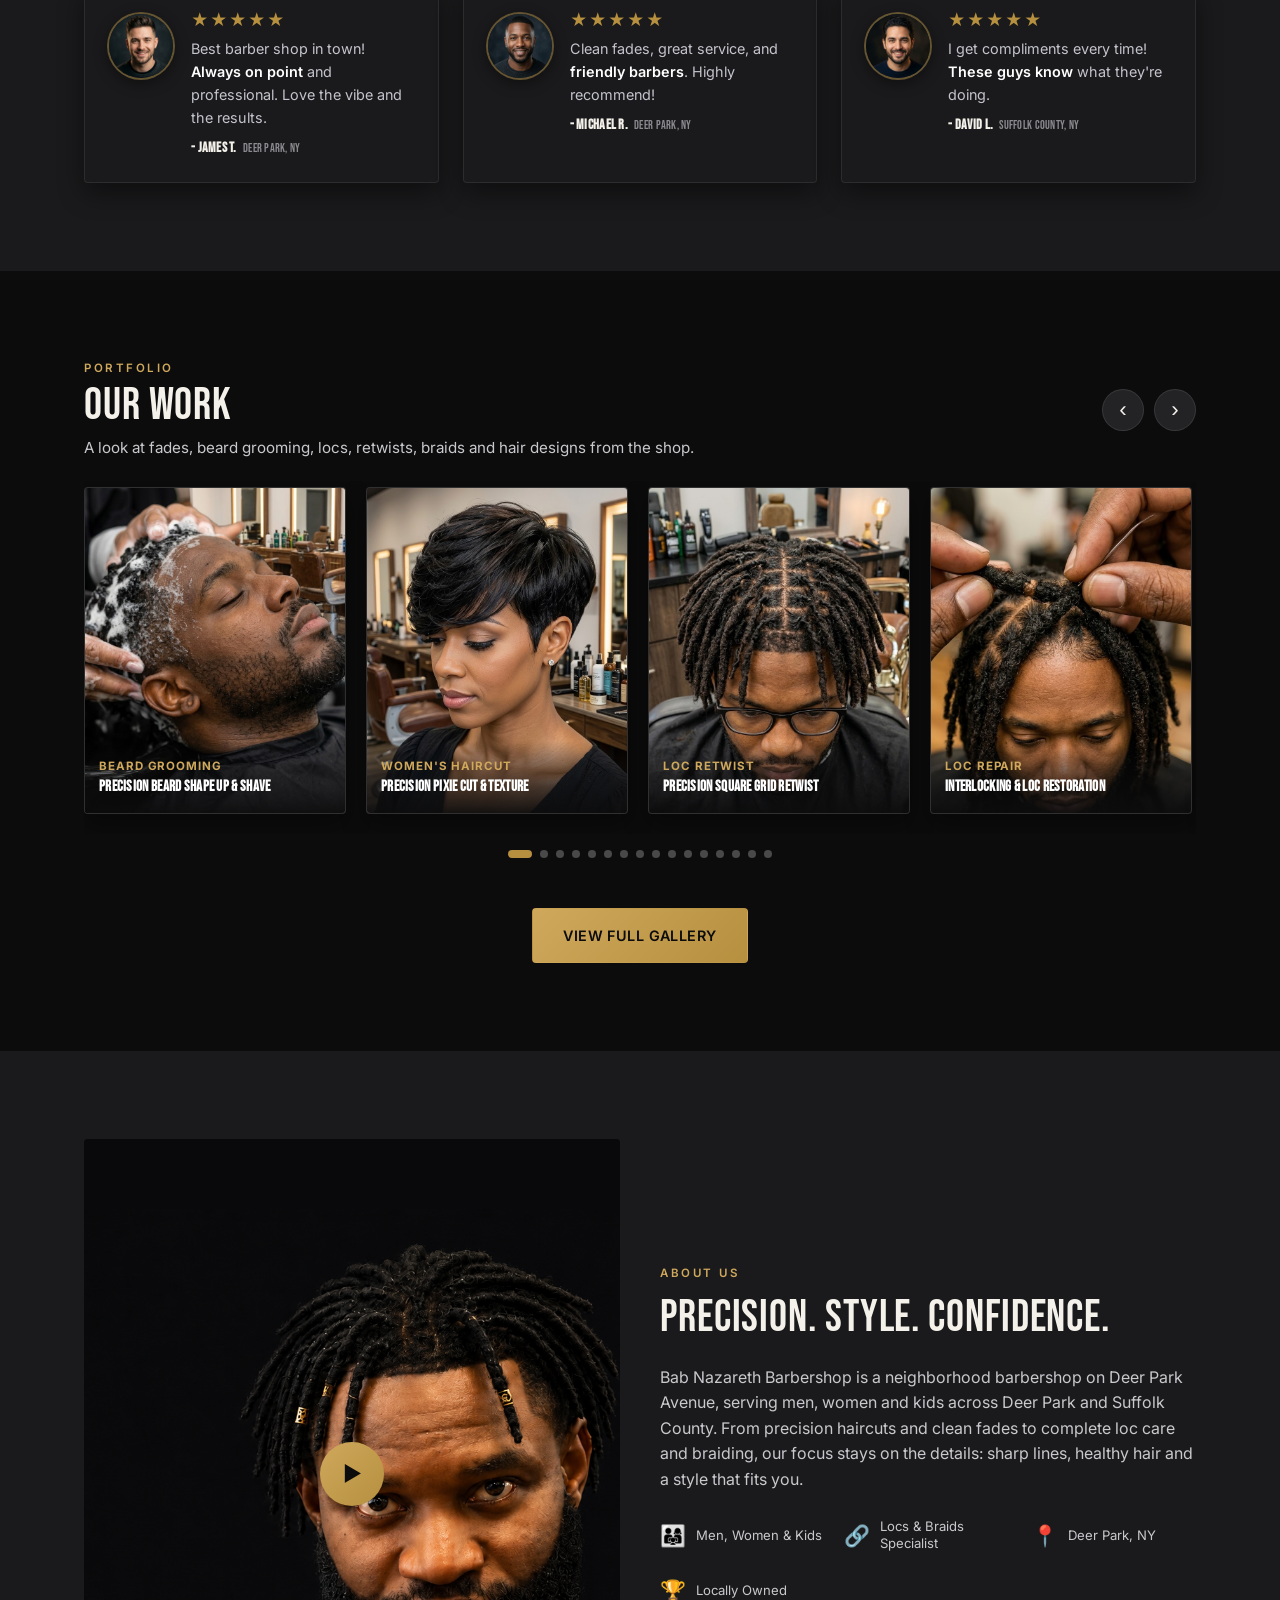
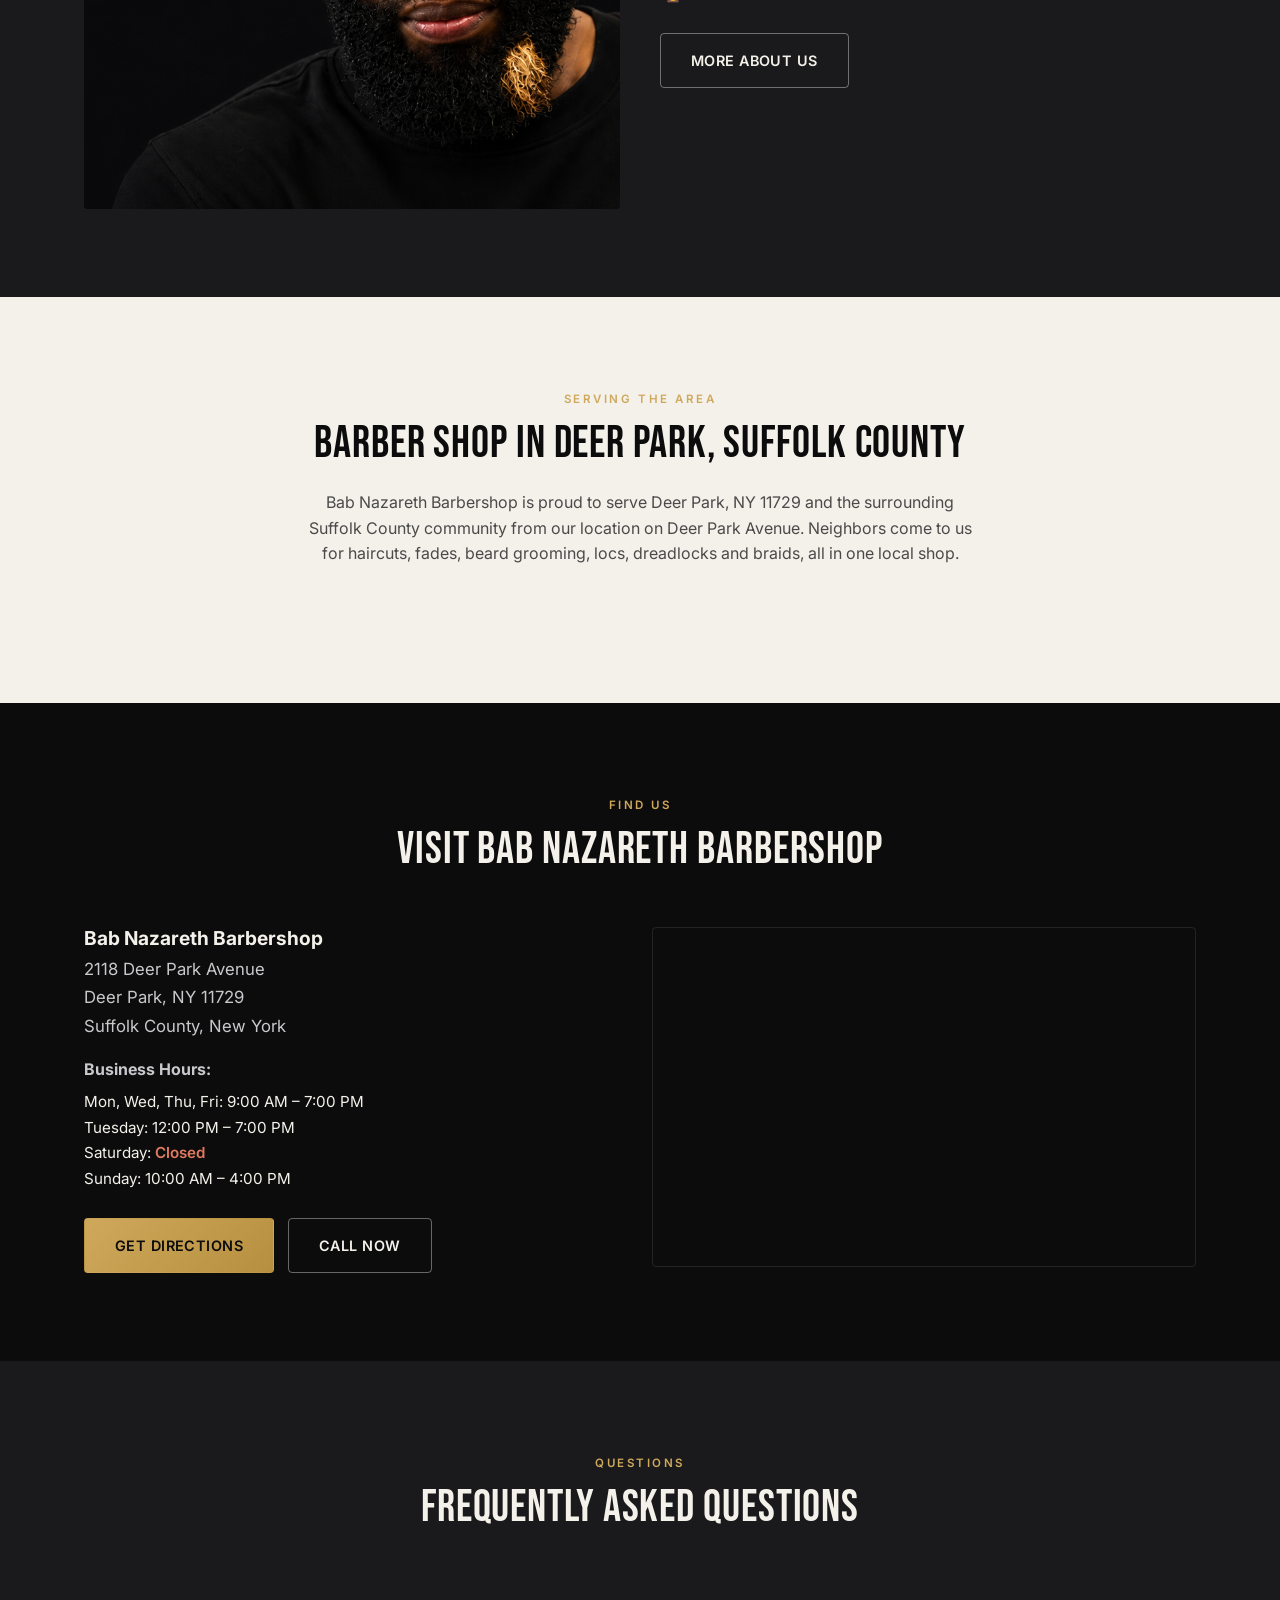
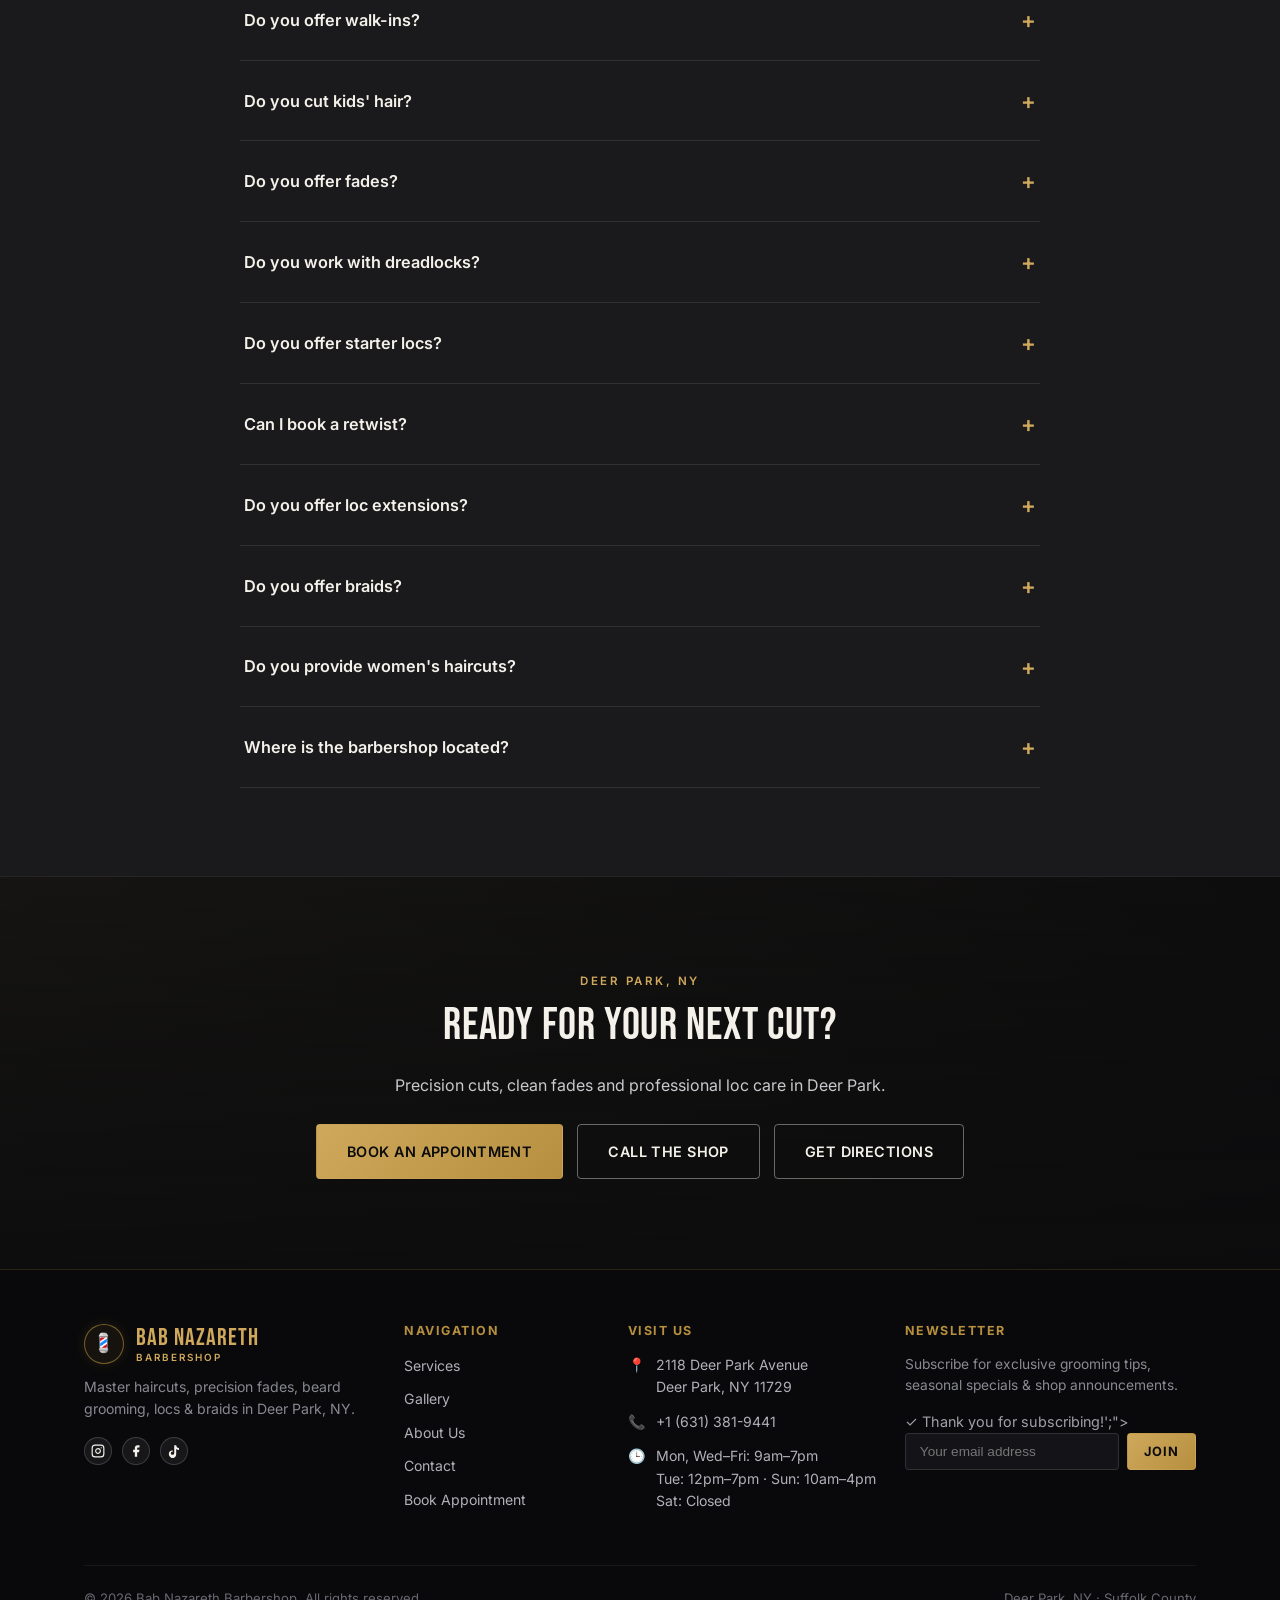
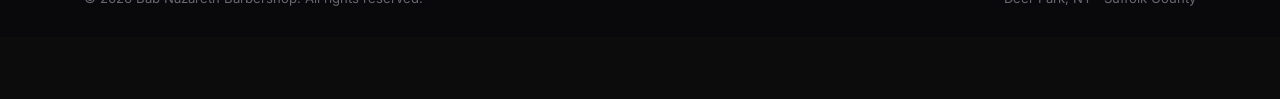
==== commit 7a2b890b: "Convert Locs & Dreadlocks services section on homepage to interactive horizontal carousel" ====
--- a/index.html
+++ b/index.html
@@ -469,123 +469,135 @@
         <h2>Locs &amp; Dreadlocks Services</h2>
         <p>From your very first starter locs to years of ongoing maintenance, we handle every stage of the loc journey.</p>
       </div>
-      <div class="grid grid--3">
-        <div class="card service-card">
-          <div class="service-card-media">
-            <img src="images/gallery-ombre-locs.jpg" alt="Dread Locs Services" class="service-card-img" loading="lazy">
-          </div>
-          <div class="service-card-body">
-            <div class="service-card-top">
-              <h3>Dread Locs</h3>
-            </div>
-            <p class="service-desc">Full loc services for new and established dreadlocks.</p>
-            <a href="locs-dreadlocks.html" class="btn btn--outline btn--sm">Book Now</a>
-          </div>
-        </div>
-
-        <div class="card service-card">
-          <div class="service-card-media">
-            <img src="images/service-starter-locs.jpg" alt="Starter Locs" class="service-card-img" loading="lazy">
-          </div>
-          <div class="service-card-body">
-            <div class="service-card-top">
-              <h3>Starter Locs</h3>
-            </div>
-            <p class="service-desc">Beginning your locs the right way, from day one.</p>
-            <a href="locs-dreadlocks.html" class="btn btn--outline btn--sm">Book Now</a>
-          </div>
-        </div>
-
-        <div class="card service-card">
-          <div class="service-card-media">
-            <img src="images/service-loc-retwist-grid.jpg" alt="Loc Retwist" class="service-card-img" loading="lazy">
-          </div>
-          <div class="service-card-body">
-            <div class="service-card-top">
-              <h3>Retwist</h3>
-            </div>
-            <p class="service-desc">Keeping roots neat, tight and well-defined.</p>
-            <a href="locs-dreadlocks.html" class="btn btn--outline btn--sm">Book Now</a>
-          </div>
-        </div>
-
-        <div class="card service-card">
-          <div class="service-card-media">
-            <img src="images/gallery-honey-barrel-retwist.jpg" alt="Loc Maintenance" class="service-card-img" loading="lazy">
-          </div>
-          <div class="service-card-body">
-            <div class="service-card-top">
-              <h3>Loc Maintenance</h3>
-            </div>
-            <p class="service-desc">Regular upkeep to keep locs healthy long-term.</p>
-            <a href="locs-dreadlocks.html" class="btn btn--outline btn--sm">Book Now</a>
-          </div>
-        </div>
-
-        <div class="card service-card">
-          <div class="service-card-media">
-            <img src="images/work-twists-blue-cape.jpg" alt="Instant Locs" class="service-card-img" loading="lazy">
-          </div>
-          <div class="service-card-body">
-            <div class="service-card-top">
-              <h3>Instant Locs</h3>
-            </div>
-            <p class="service-desc">Locs installed in a single professional session.</p>
-            <a href="locs-dreadlocks.html" class="btn btn--outline btn--sm">Book Now</a>
-          </div>
-        </div>
-
-        <div class="card service-card">
-          <div class="service-card-media">
-            <img src="images/service-loc-repair-crochet.jpg" alt="Loc Repair & Interlocking" class="service-card-img" loading="lazy">
-          </div>
-          <div class="service-card-body">
-            <div class="service-card-top">
-              <h3>Loc Repair</h3>
-            </div>
-            <p class="service-desc">Fixing thinning, damaged or unraveling locs.</p>
-            <a href="locs-dreadlocks.html" class="btn btn--outline btn--sm">Book Now</a>
-          </div>
-        </div>
-
-        <div class="card service-card">
-          <div class="service-card-media">
-            <img src="images/service-loc-extensions.jpg" alt="Loc Extensions" class="service-card-img" loading="lazy">
-          </div>
-          <div class="service-card-body">
-            <div class="service-card-top">
-              <h3>Loc Extensions</h3>
-            </div>
-            <p class="service-desc">Adding length or thickness to existing locs.</p>
-            <a href="locs-dreadlocks.html" class="btn btn--outline btn--sm">Book Now</a>
-          </div>
-        </div>
-
-        <div class="card service-card">
-          <div class="service-card-media">
-            <img src="images/work-braided-loc-updo.jpg" alt="Wicks Locs" class="service-card-img" loading="lazy">
-          </div>
-          <div class="service-card-body">
-            <div class="service-card-top">
-              <h3>Wicks</h3>
-            </div>
-            <p class="service-desc">Distinct, styled and structured wick locs.</p>
-            <a href="locs-dreadlocks.html" class="btn btn--outline btn--sm">Book Now</a>
-          </div>
-        </div>
-
-        <div class="card service-card">
-          <div class="service-card-media">
-            <img src="images/gallery-long-loc-twists.jpg" alt="Microlocs" class="service-card-img" loading="lazy">
-          </div>
-          <div class="service-card-body">
-            <div class="service-card-top">
-              <h3>Microlocs</h3>
-            </div>
-            <p class="service-desc">Fine, detailed micro-sized locs and care.</p>
-            <a href="locs-dreadlocks.html" class="btn btn--outline btn--sm">Book Now</a>
-          </div>
-        </div>
+      <div class="services-carousel-wrapper">
+        <div class="carousel-nav-header">
+          <span class="carousel-hint">Explore our different loc options</span>
+          <div class="carousel-controls">
+            <button type="button" class="carousel-btn carousel-btn--prev" aria-label="Previous style" onclick="var c=this.closest('.services-carousel-wrapper').querySelector('.services-carousel'); if(c) c.scrollBy({left: -330, behavior: 'smooth'});">&#8249;</button>
+            <button type="button" class="carousel-btn carousel-btn--next" aria-label="Next style" onclick="var c=this.closest('.services-carousel-wrapper').querySelector('.services-carousel'); if(c) c.scrollBy({left: 330, behavior: 'smooth'});">&#8250;</button>
+          </div>
+        </div>
+
+        <div class="services-carousel">
+          <div class="card service-card">
+            <div class="service-card-media">
+              <img src="images/gallery-ombre-locs.jpg" alt="Dread Locs Services" class="service-card-img" loading="lazy">
+            </div>
+            <div class="service-card-body">
+              <div class="service-card-top">
+                <h3>Dread Locs</h3>
+              </div>
+              <p class="service-desc">Full loc services for new and established dreadlocks.</p>
+              <a href="locs-dreadlocks.html" class="btn btn--outline btn--sm">Book Now</a>
+            </div>
+          </div>
+
+          <div class="card service-card">
+            <div class="service-card-media">
+              <img src="images/service-starter-locs.jpg" alt="Starter Locs" class="service-card-img" loading="lazy">
+            </div>
+            <div class="service-card-body">
+              <div class="service-card-top">
+                <h3>Starter Locs</h3>
+              </div>
+              <p class="service-desc">Beginning your locs the right way, from day one.</p>
+              <a href="locs-dreadlocks.html" class="btn btn--outline btn--sm">Book Now</a>
+            </div>
+          </div>
+
+          <div class="card service-card">
+            <div class="service-card-media">
+              <img src="images/service-loc-retwist-grid.jpg" alt="Loc Retwist" class="service-card-img" loading="lazy">
+            </div>
+            <div class="service-card-body">
+              <div class="service-card-top">
+                <h3>Retwist</h3>
+              </div>
+              <p class="service-desc">Keeping roots neat, tight and well-defined.</p>
+              <a href="locs-dreadlocks.html" class="btn btn--outline btn--sm">Book Now</a>
+            </div>
+          </div>
+
+          <div class="card service-card">
+            <div class="service-card-media">
+              <img src="images/gallery-honey-barrel-retwist.jpg" alt="Loc Maintenance" class="service-card-img" loading="lazy">
+            </div>
+            <div class="service-card-body">
+              <div class="service-card-top">
+                <h3>Loc Maintenance</h3>
+              </div>
+              <p class="service-desc">Regular upkeep to keep locs healthy long-term.</p>
+              <a href="locs-dreadlocks.html" class="btn btn--outline btn--sm">Book Now</a>
+            </div>
+          </div>
+
+          <div class="card service-card">
+            <div class="service-card-media">
+              <img src="images/work-twists-blue-cape.jpg" alt="Instant Locs" class="service-card-img" loading="lazy">
+            </div>
+            <div class="service-card-body">
+              <div class="service-card-top">
+                <h3>Instant Locs</h3>
+              </div>
+              <p class="service-desc">Locs installed in a single professional session.</p>
+              <a href="locs-dreadlocks.html" class="btn btn--outline btn--sm">Book Now</a>
+            </div>
+          </div>
+
+          <div class="card service-card">
+            <div class="service-card-media">
+              <img src="images/service-loc-repair-crochet.jpg" alt="Loc Repair & Interlocking" class="service-card-img" loading="lazy">
+            </div>
+            <div class="service-card-body">
+              <div class="service-card-top">
+                <h3>Loc Repair</h3>
+              </div>
+              <p class="service-desc">Fixing thinning, damaged or unraveling locs.</p>
+              <a href="locs-dreadlocks.html" class="btn btn--outline btn--sm">Book Now</a>
+            </div>
+          </div>
+
+          <div class="card service-card">
+            <div class="service-card-media">
+              <img src="images/service-loc-extensions.jpg" alt="Loc Extensions" class="service-card-img" loading="lazy">
+            </div>
+            <div class="service-card-body">
+              <div class="service-card-top">
+                <h3>Loc Extensions</h3>
+              </div>
+              <p class="service-desc">Adding length or thickness to existing locs.</p>
+              <a href="locs-dreadlocks.html" class="btn btn--outline btn--sm">Book Now</a>
+            </div>
+          </div>
+
+          <div class="card service-card">
+            <div class="service-card-media">
+              <img src="images/work-braided-loc-updo.jpg" alt="Wicks Locs" class="service-card-img" loading="lazy">
+            </div>
+            <div class="service-card-body">
+              <div class="service-card-top">
+                <h3>Wicks</h3>
+              </div>
+              <p class="service-desc">Distinct, styled and structured wick locs.</p>
+              <a href="locs-dreadlocks.html" class="btn btn--outline btn--sm">Book Now</a>
+            </div>
+          </div>
+
+          <div class="card service-card">
+            <div class="service-card-media">
+              <img src="images/gallery-long-loc-twists.jpg" alt="Microlocs" class="service-card-img" loading="lazy">
+            </div>
+            <div class="service-card-body">
+              <div class="service-card-top">
+                <h3>Microlocs</h3>
+              </div>
+              <p class="service-desc">Fine, detailed micro-sized locs and care.</p>
+              <a href="locs-dreadlocks.html" class="btn btn--outline btn--sm">Book Now</a>
+            </div>
+          </div>
+        </div>
+
+        <div class="carousel-dots" aria-hidden="true"></div>
       </div>
       <div class="cta-row" style="justify-content:center; margin-top:40px;">
         <a href="locs-dreadlocks.html" class="btn btn--gold">Explore Locs &amp; Dreadlocks</a>
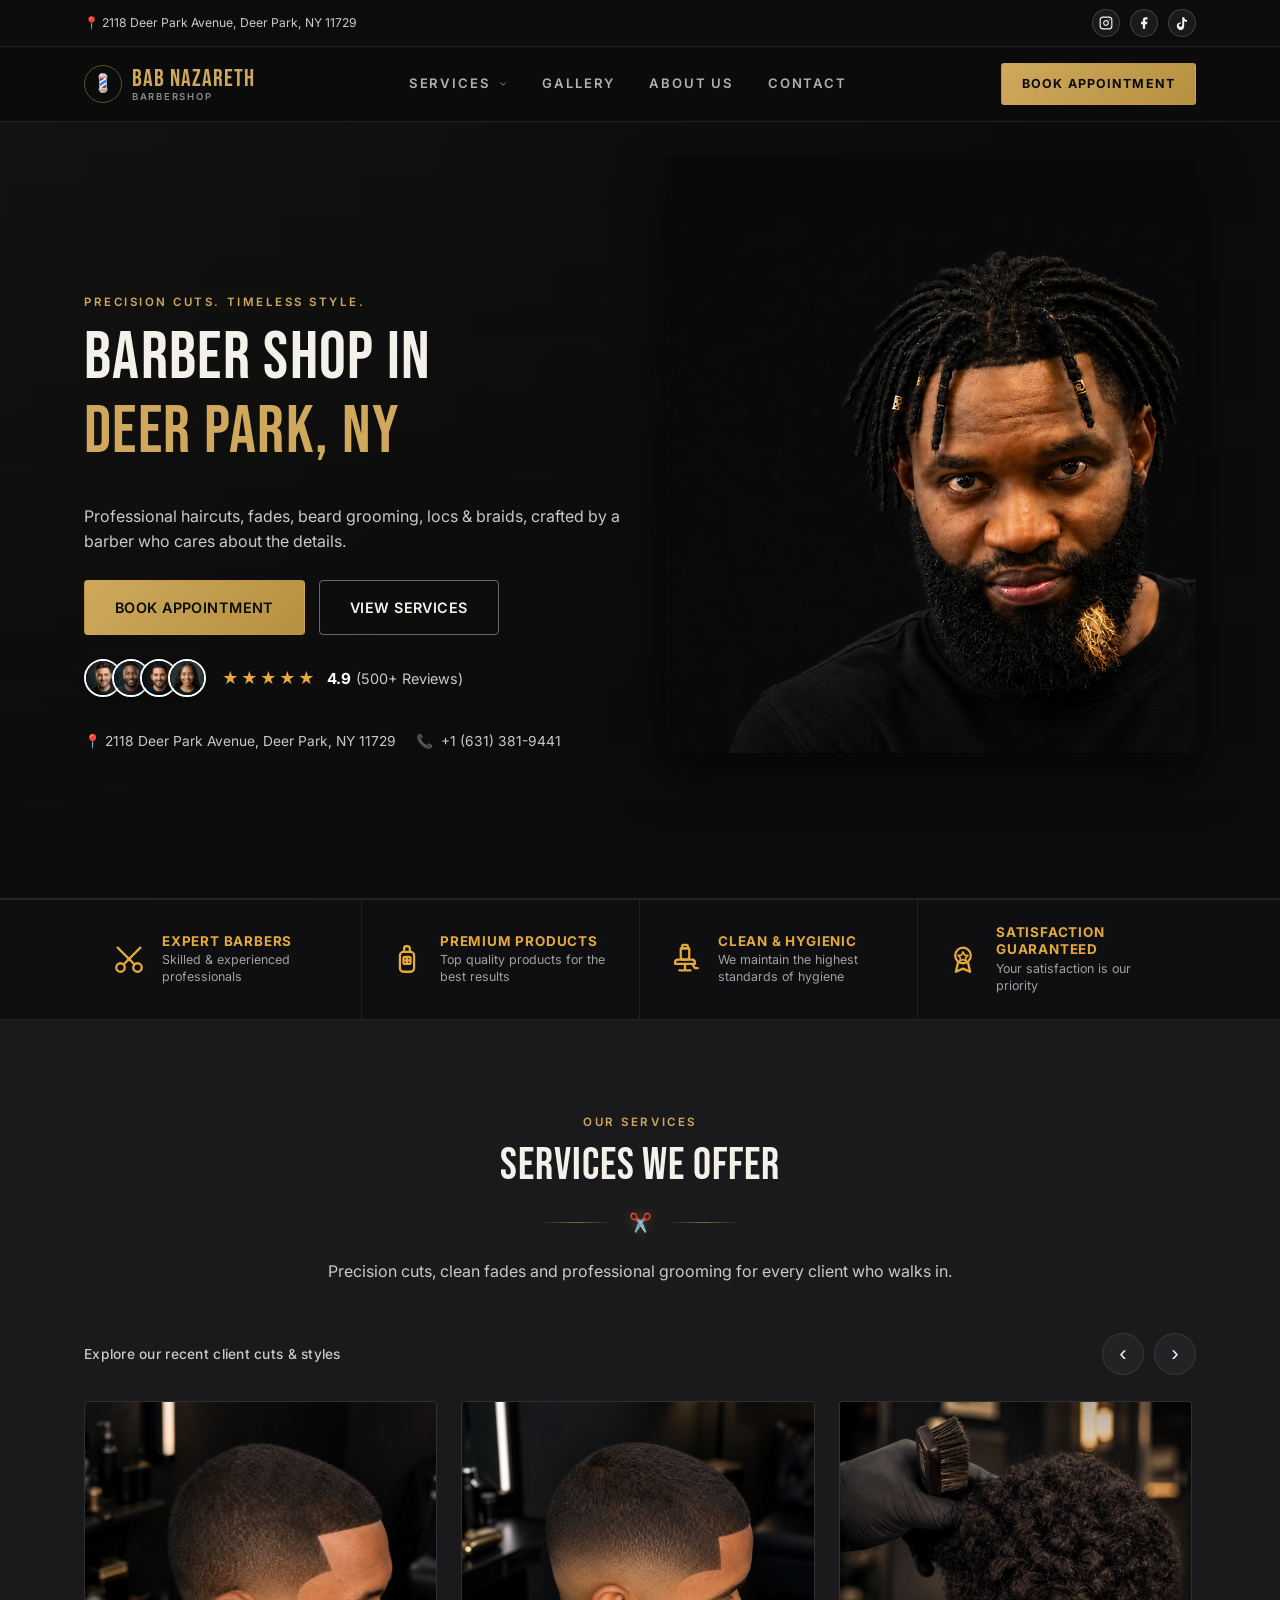
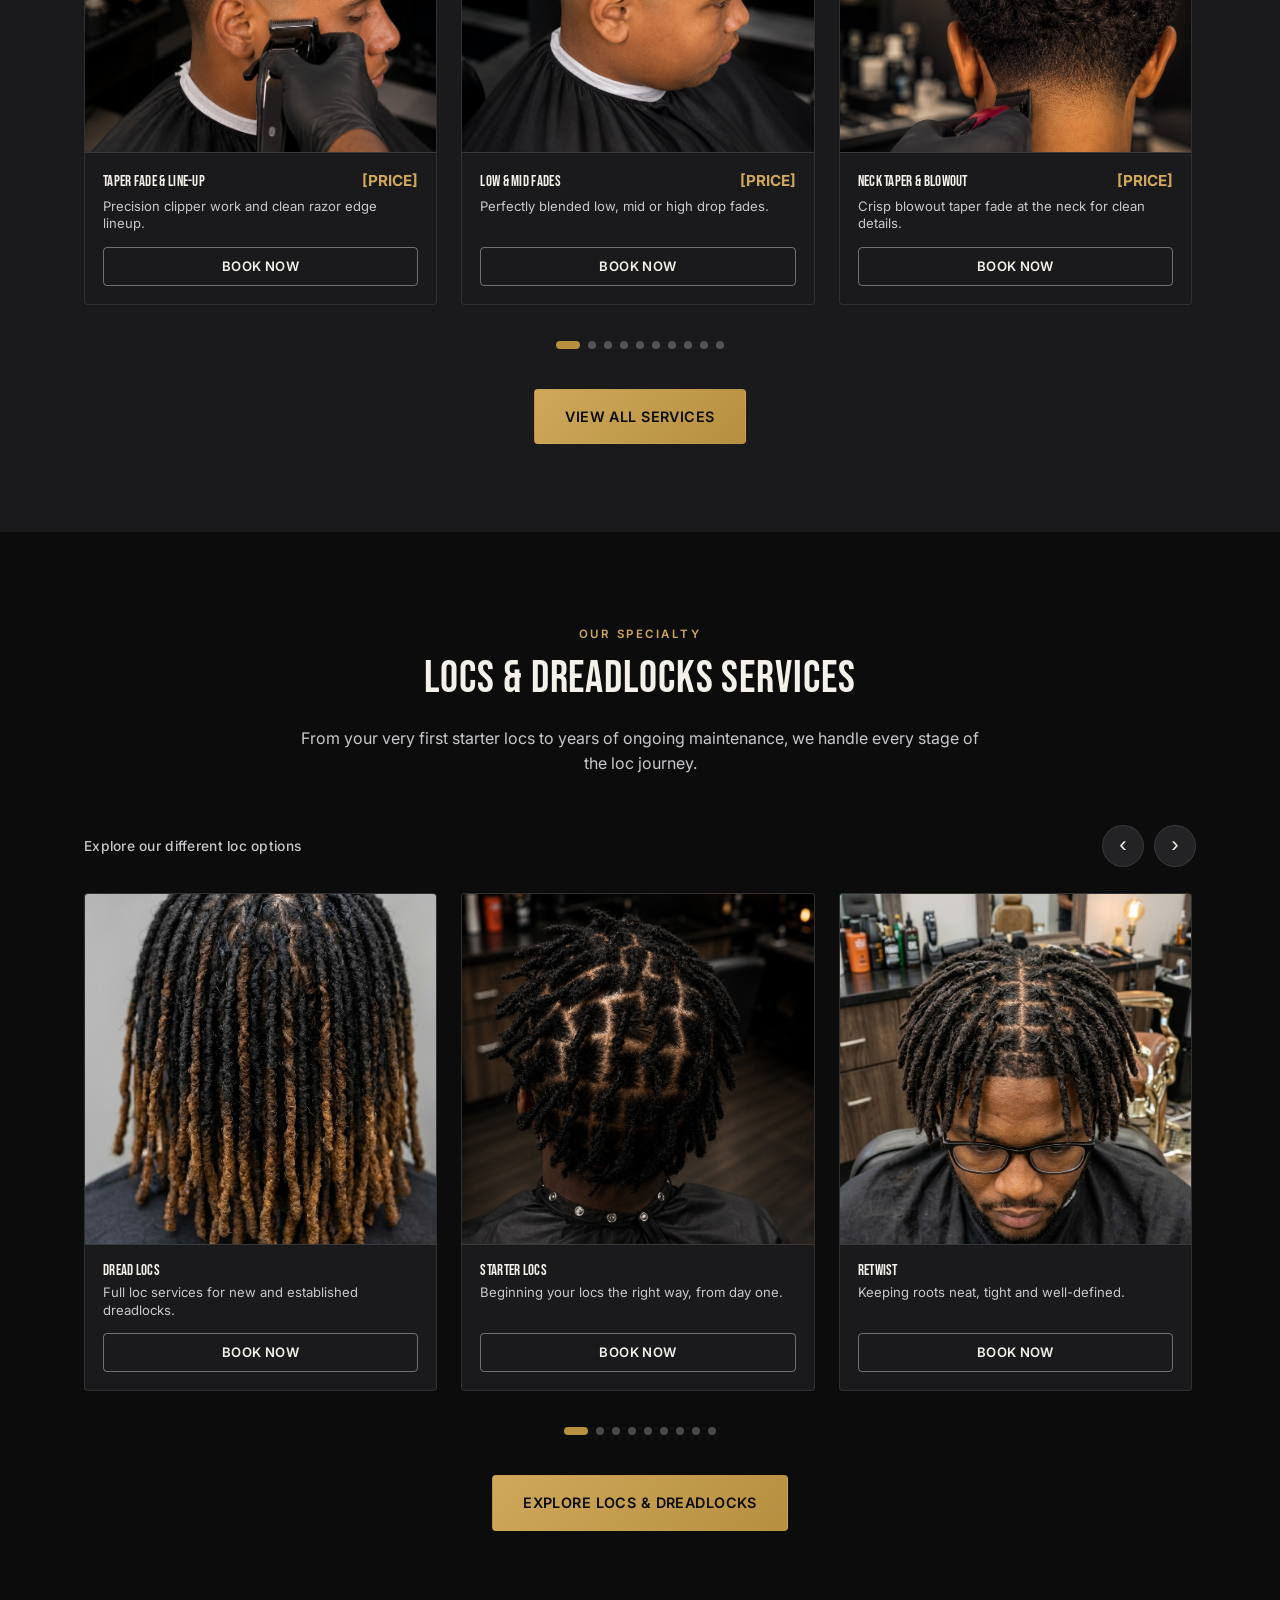
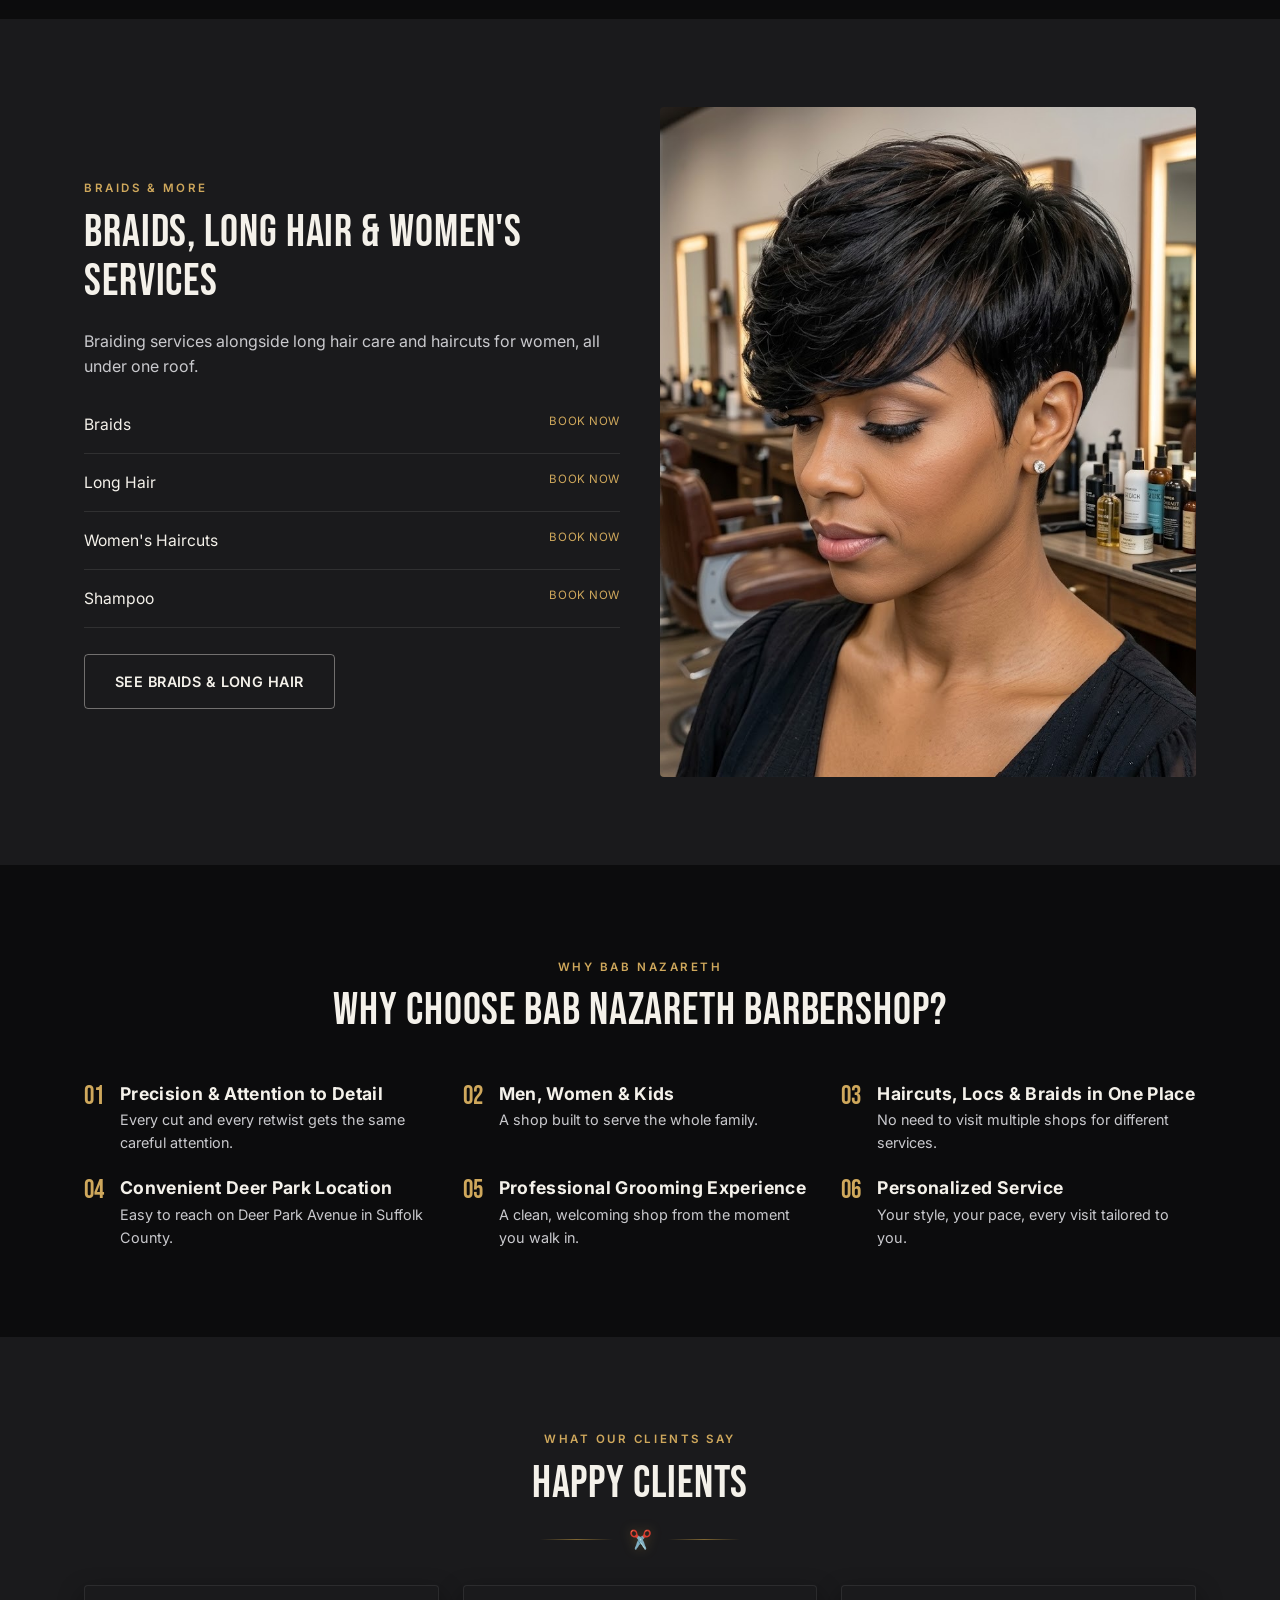
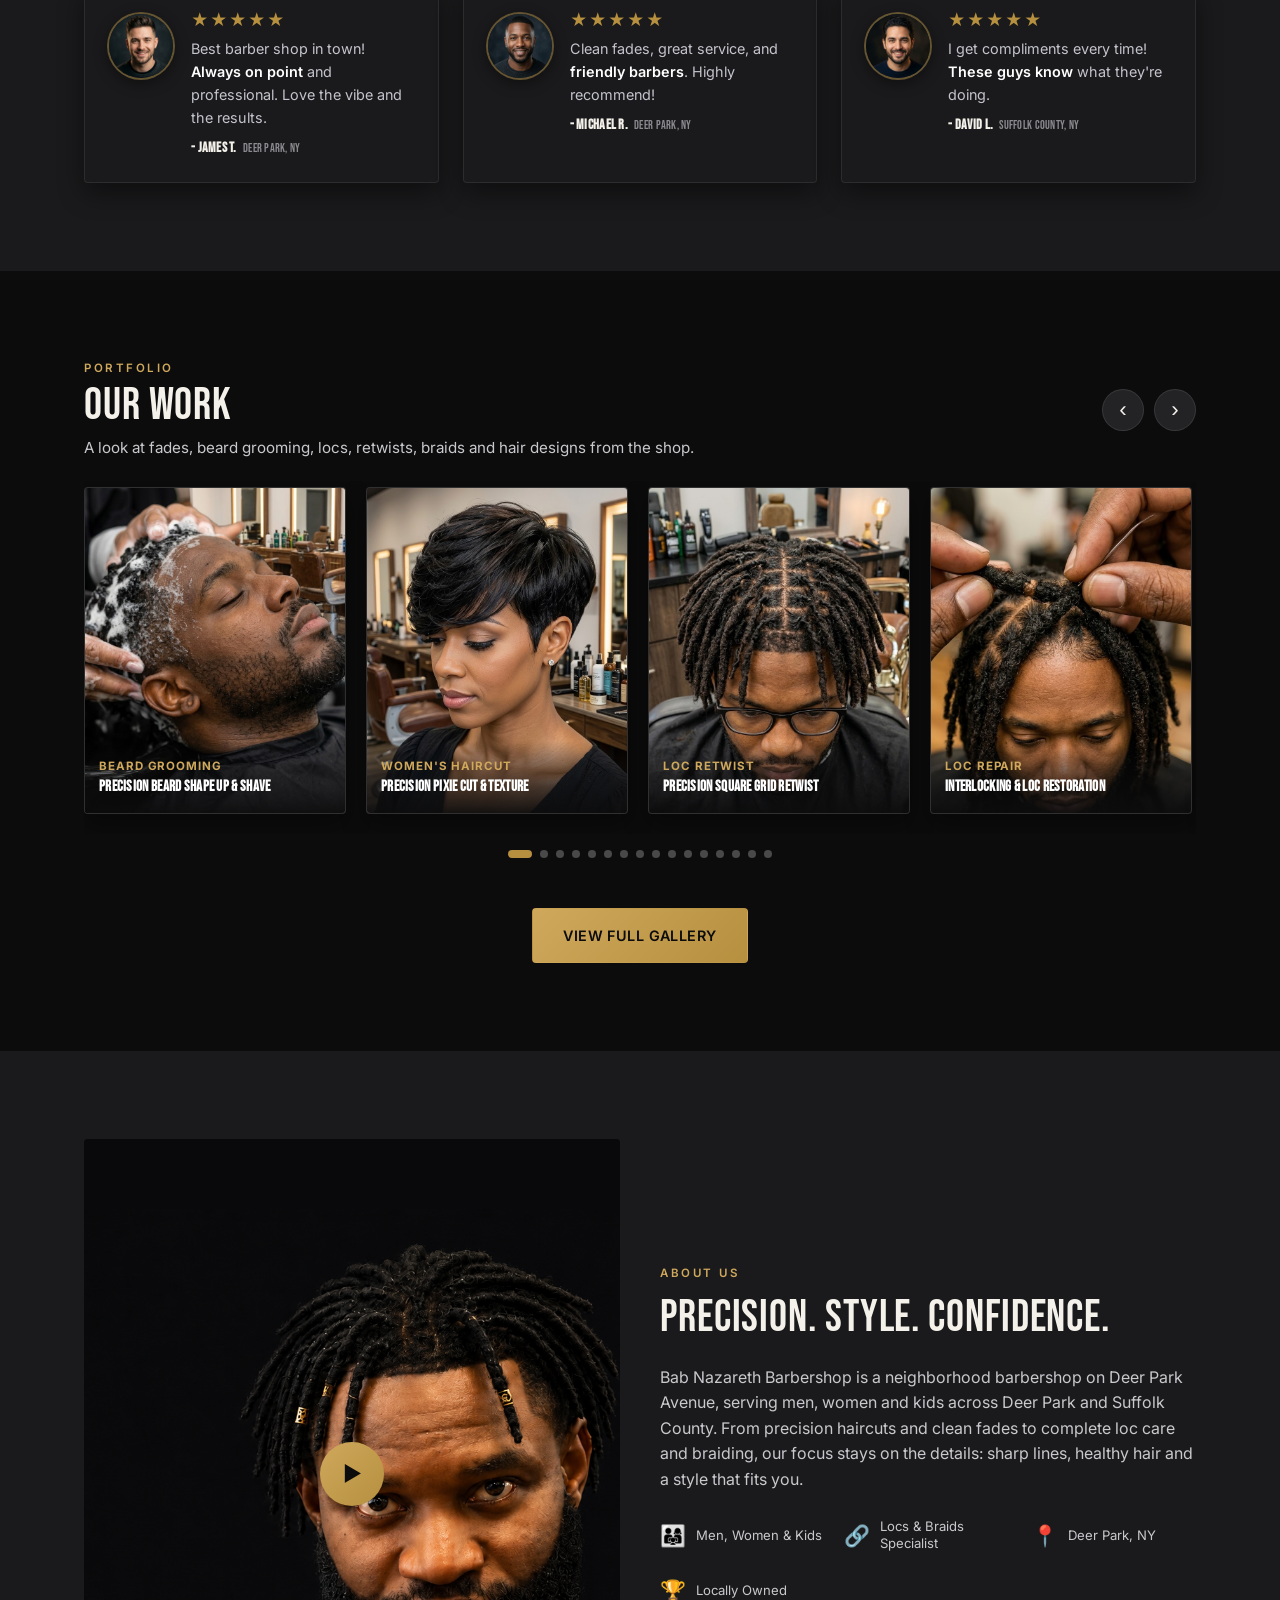
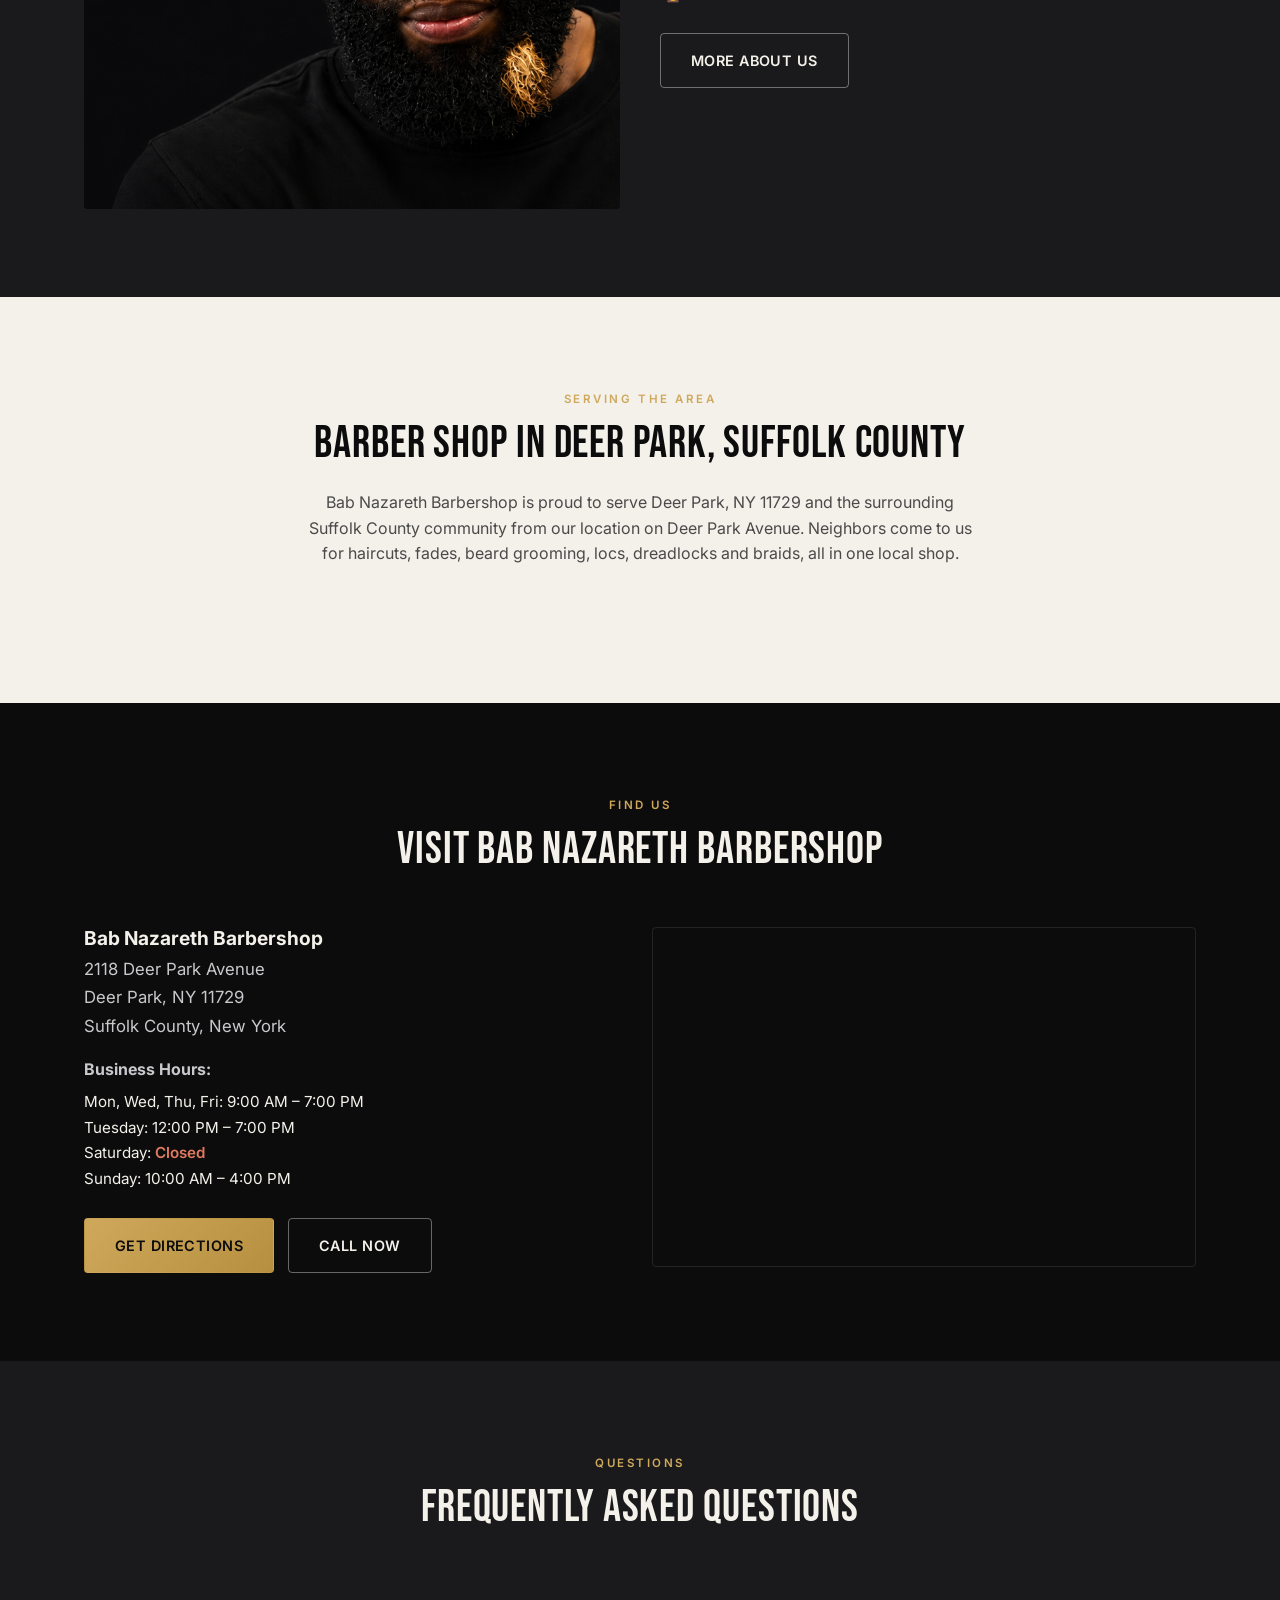
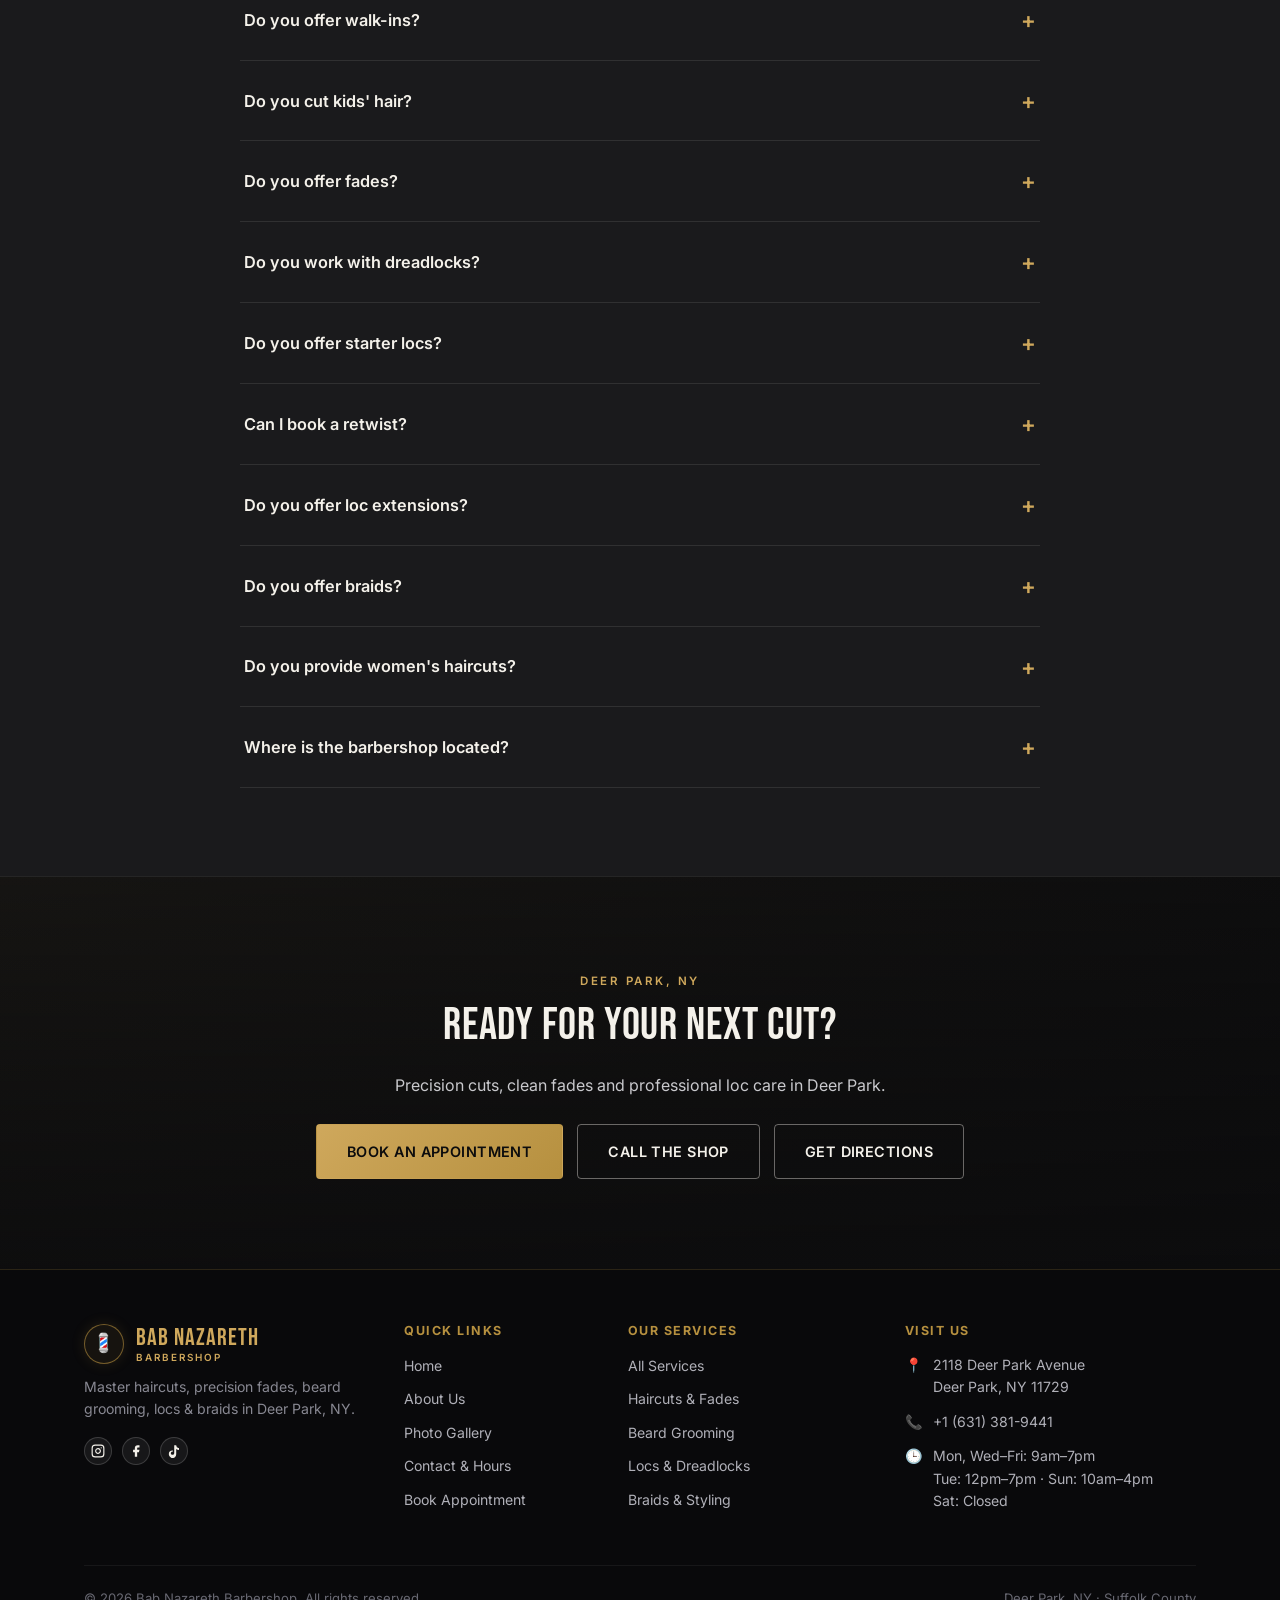
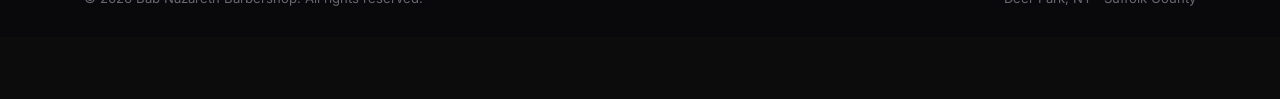
==== commit 7fe9c401: "Optimize internal linking structure across all 10 pages, eliminating orphan pages" ====
--- a/index.html
+++ b/index.html
@@ -1020,34 +1020,34 @@
 
       <!-- 2. QUICK NAVIGATION -->
       <div>
-        <h4 class="footer-simple-title">Navigation</h4>
+        <h4 class="footer-simple-title">Quick Links</h4>
         <ul class="footer-simple-links">
-          <li><a href="services.html">Services</a></li>
-          <li><a href="gallery.html">Gallery</a></li>
+          <li><a href="index.html">Home</a></li>
           <li><a href="about.html">About Us</a></li>
-          <li><a href="contact.html">Contact</a></li>
+          <li><a href="gallery.html">Photo Gallery</a></li>
+          <li><a href="contact.html">Contact &amp; Hours</a></li>
           <li><a href="book-appointment.html">Book Appointment</a></li>
         </ul>
       </div>
 
-      <!-- 3. VISIT & CONTACT -->
+      <!-- 3. OUR SERVICES -->
+      <div>
+        <h4 class="footer-simple-title">Our Services</h4>
+        <ul class="footer-simple-links">
+          <li><a href="services.html">All Services</a></li>
+          <li><a href="haircuts-fades.html">Haircuts &amp; Fades</a></li>
+          <li><a href="beard-grooming.html">Beard Grooming</a></li>
+          <li><a href="locs-dreadlocks.html">Locs &amp; Dreadlocks</a></li>
+          <li><a href="braids.html">Braids &amp; Styling</a></li>
+        </ul>
+      </div>
+
+      <!-- 4. VISIT & CONTACT -->
       <div class="footer-simple-info">
         <h4 class="footer-simple-title">Visit Us</h4>
-        <div class="fsi-item"><span>📍</span> <span>2118 Deer Park Avenue<br>Deer Park, NY 11729</span></div>
+        <div class="fsi-item"><span>📍</span> <a href="https://www.google.com/maps/dir/?api=1&destination=2118+Deer+Park+Avenue,+Deer+Park,+NY+11729" target="_blank" rel="noopener">2118 Deer Park Avenue<br>Deer Park, NY 11729</a></div>
         <div class="fsi-item"><span>📞</span> <a href="tel:+16313819441">+1 (631) 381-9441</a></div>
         <div class="fsi-item"><span>🕒</span> <span>Mon, Wed–Fri: 9am–7pm<br>Tue: 12pm–7pm · Sun: 10am–4pm<br>Sat: Closed</span></div>
-      </div>
-
-      <!-- 4. NEWSLETTER -->
-      <div class="footer-simple-newsletter">
-        <h4 class="footer-simple-title">Newsletter</h4>
-        <p class="footer-newsletter-tagline">Subscribe for exclusive grooming tips, seasonal specials &amp; shop announcements.</p>
-        <form class="footer-newsletter-form" onsubmit="event.preventDefault(); this.innerHTML='<span class="newsletter-thanks">✓ Thank you for subscribing!</span>';">
-          <div class="newsletter-input-group">
-            <input type="email" placeholder="Your email address" required aria-label="Email address for newsletter">
-            <button type="submit" class="btn btn--gold">Join</button>
-          </div>
-        </form>
       </div>
     </div>
 
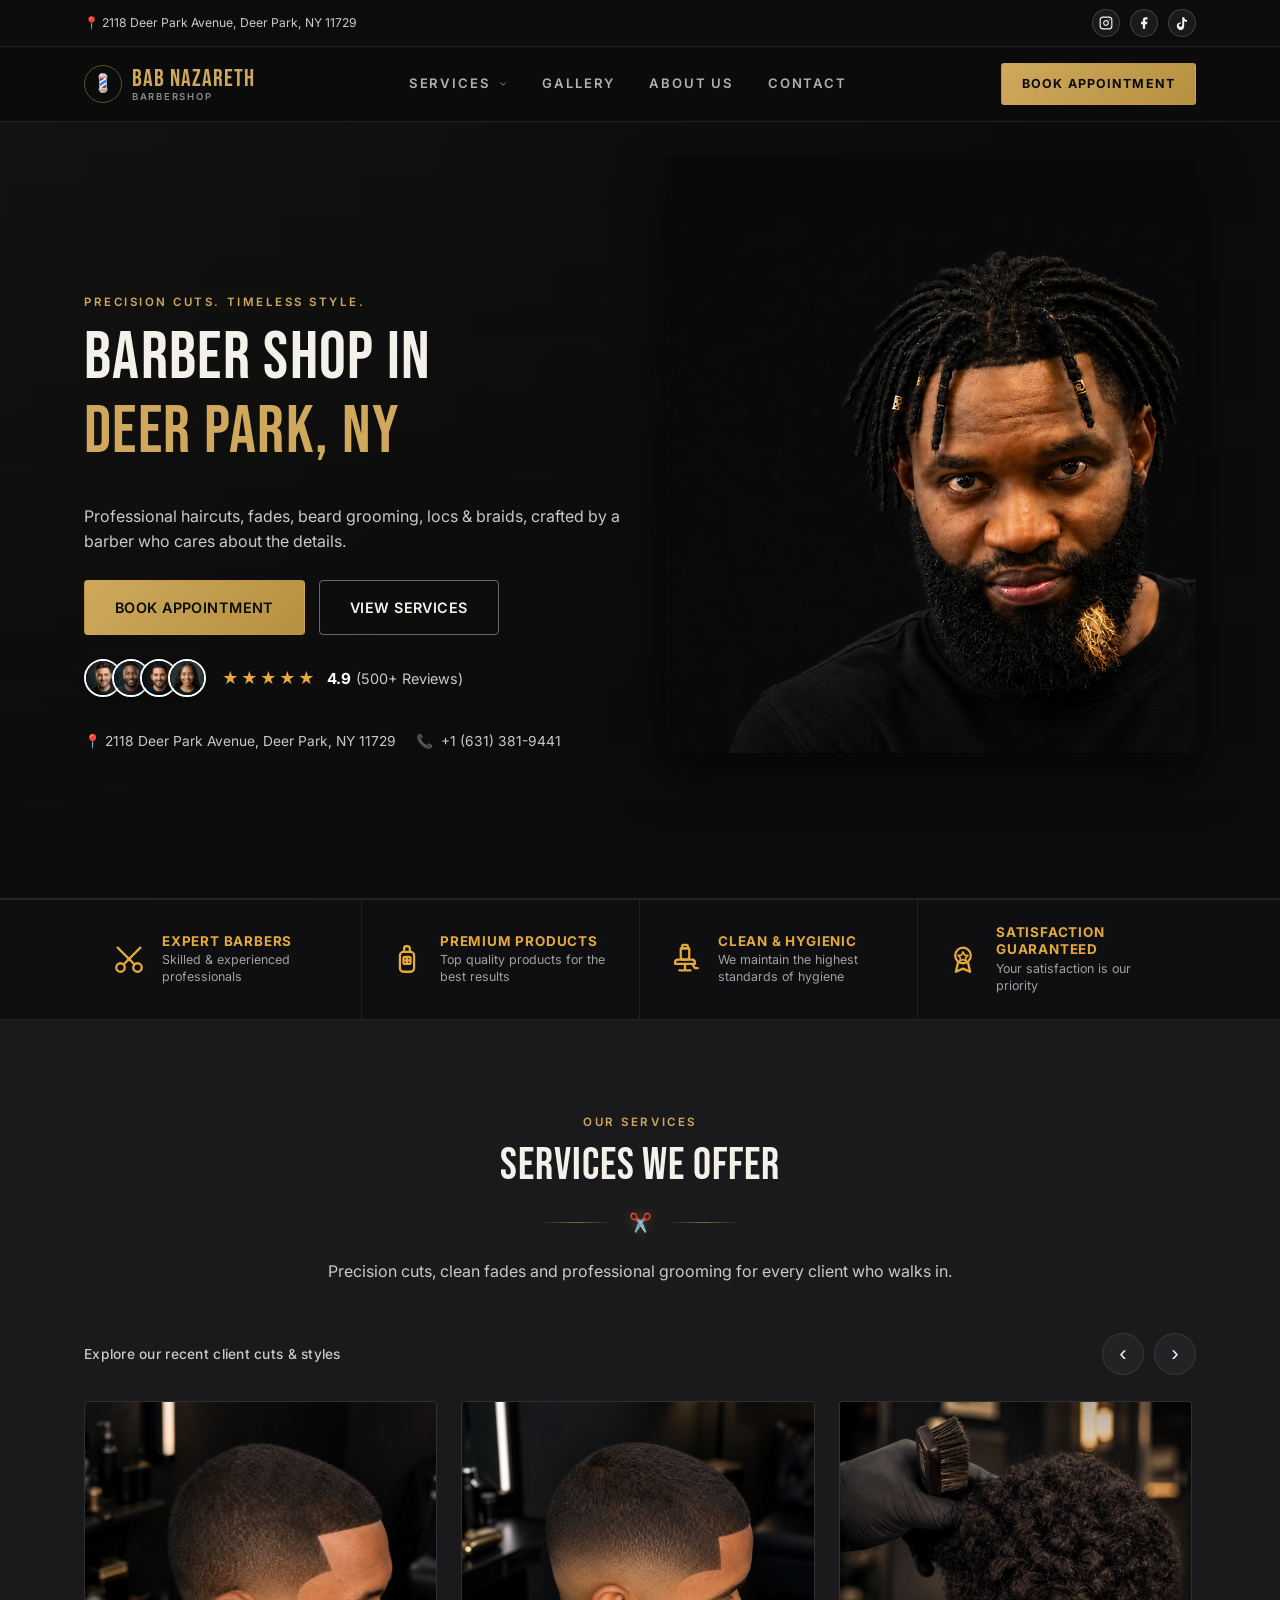
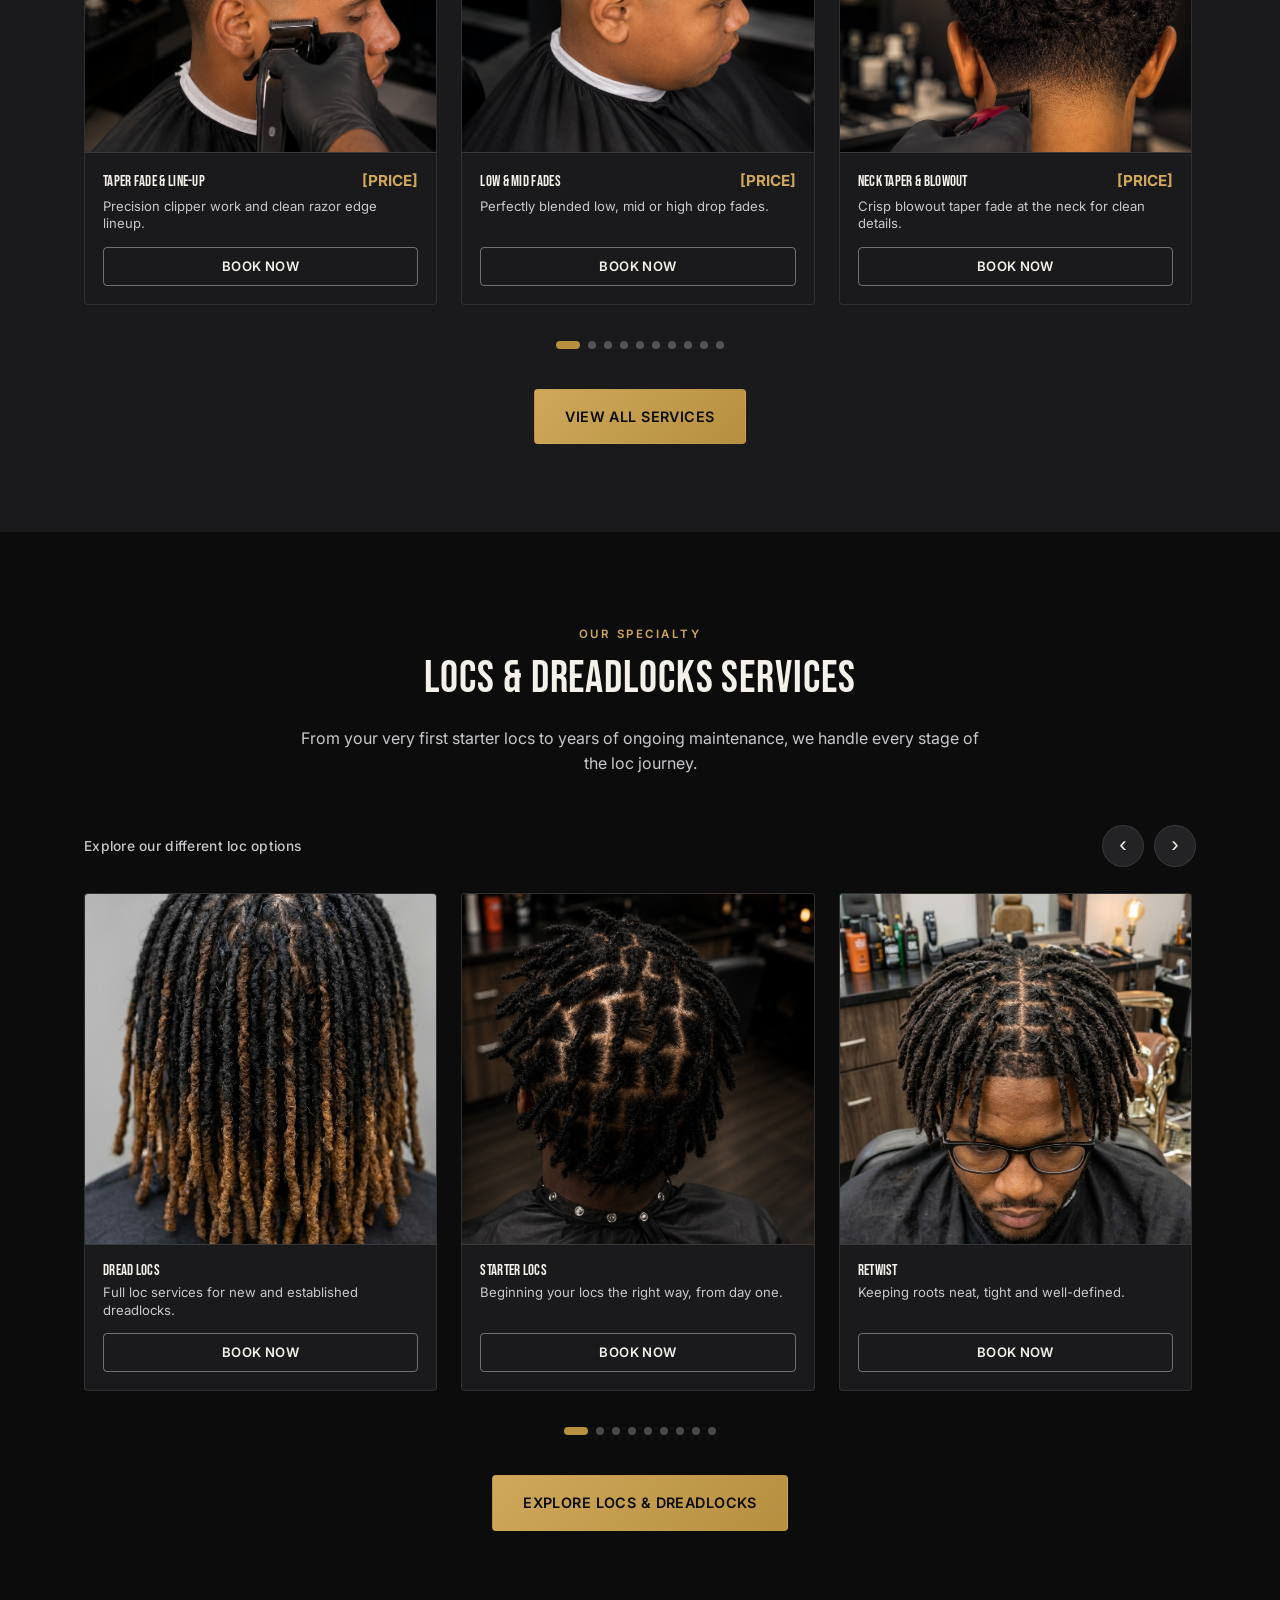
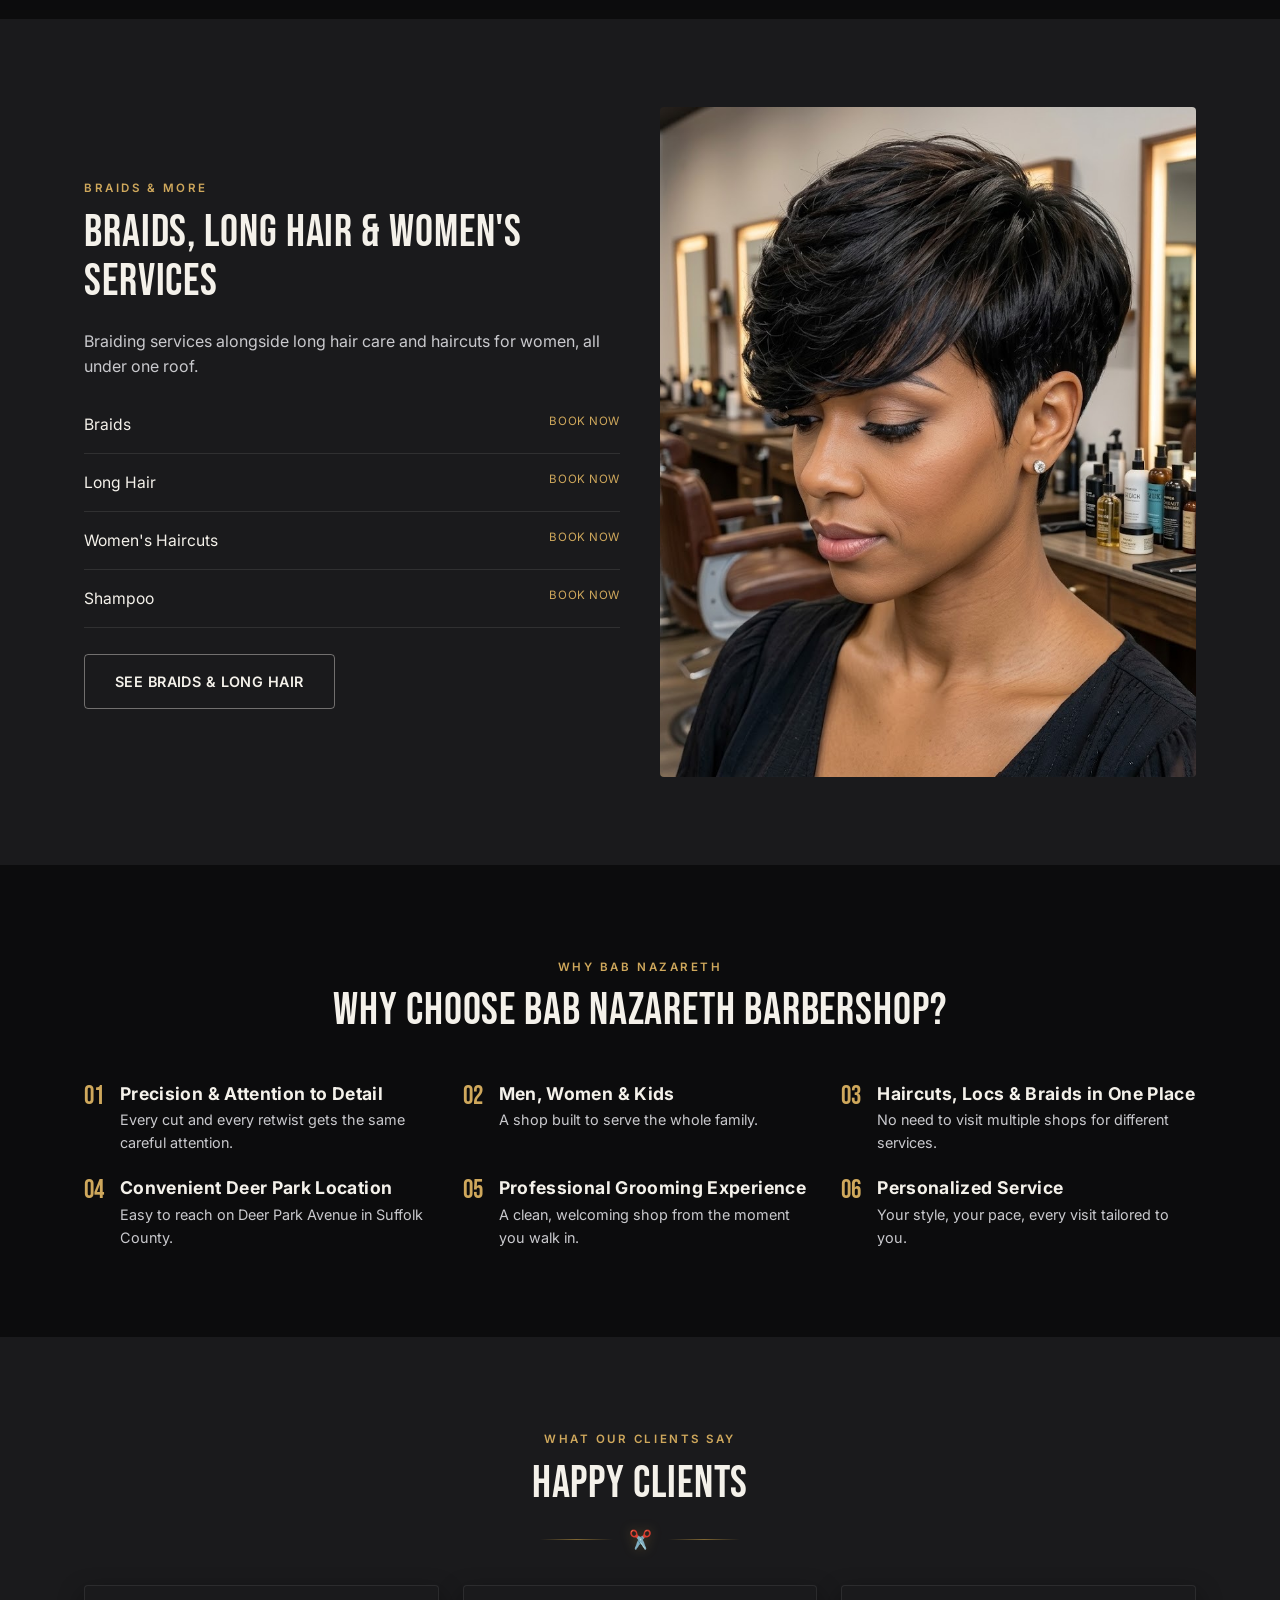
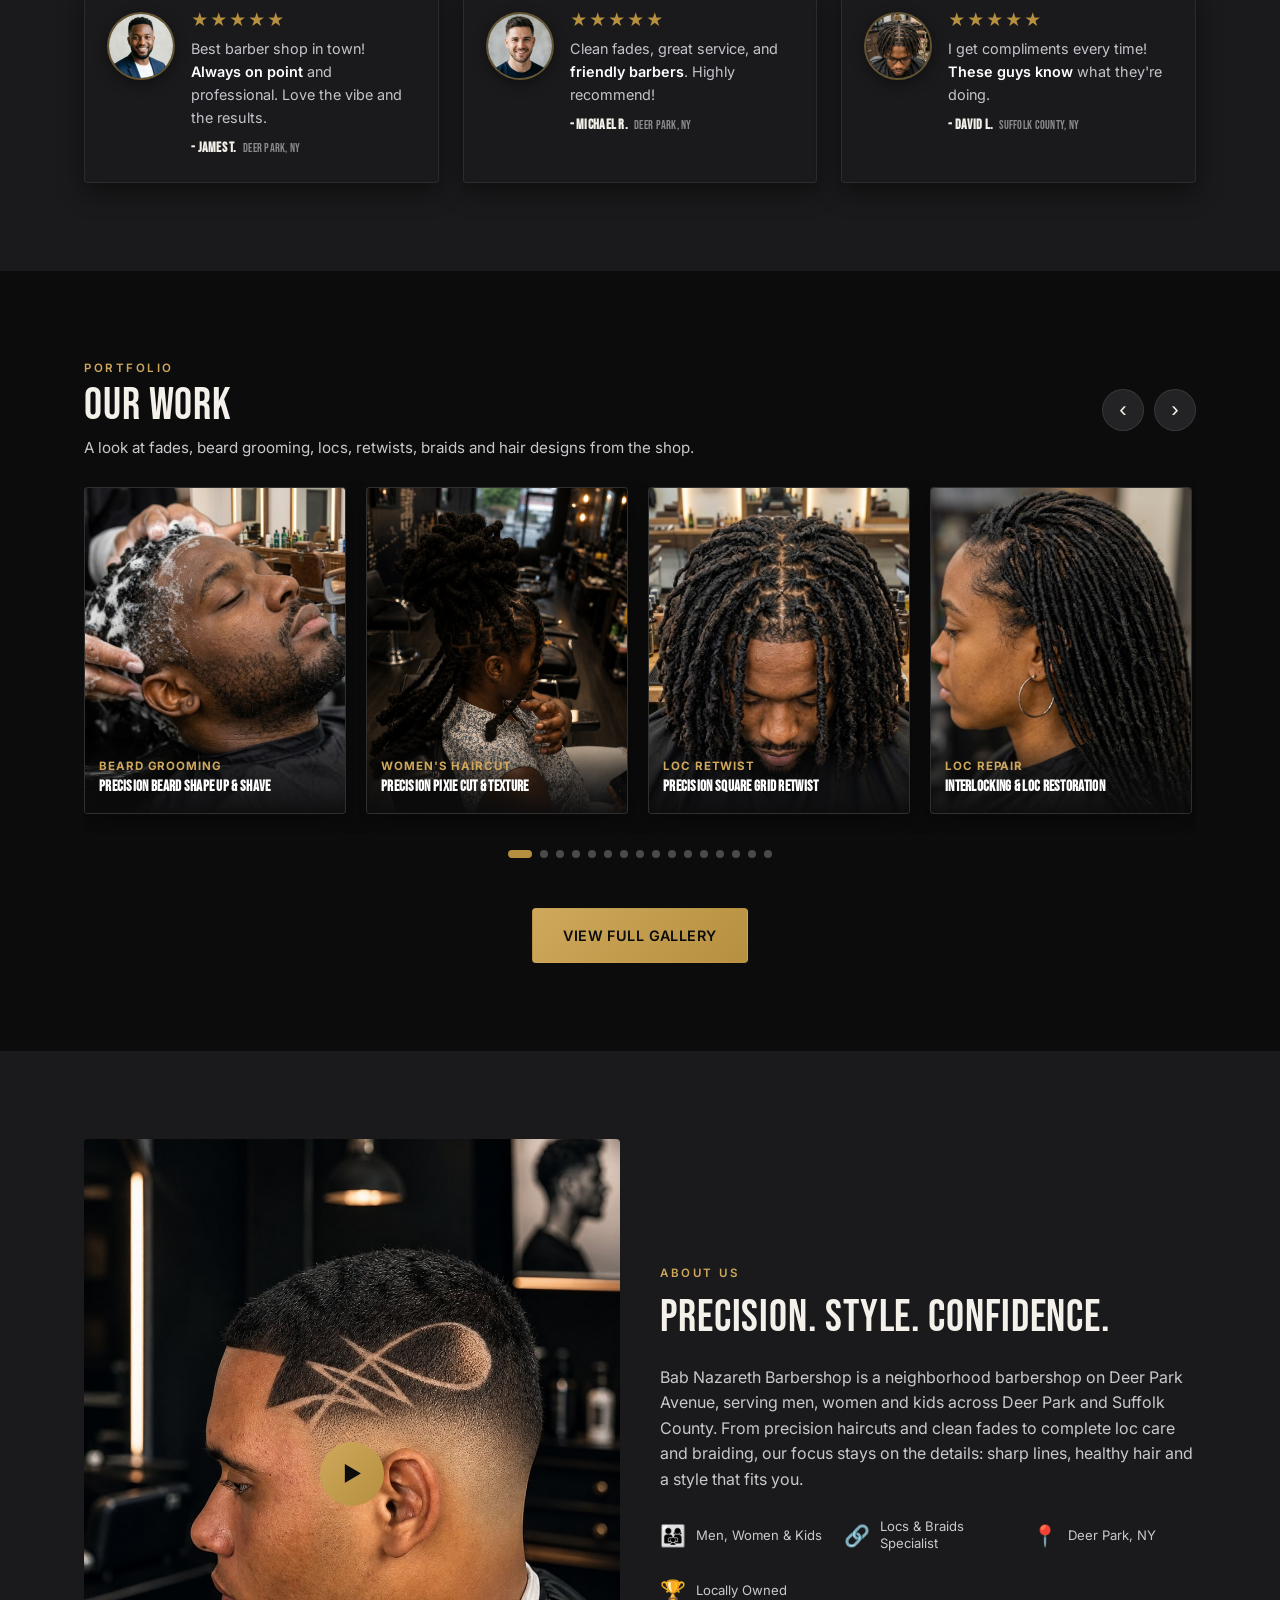
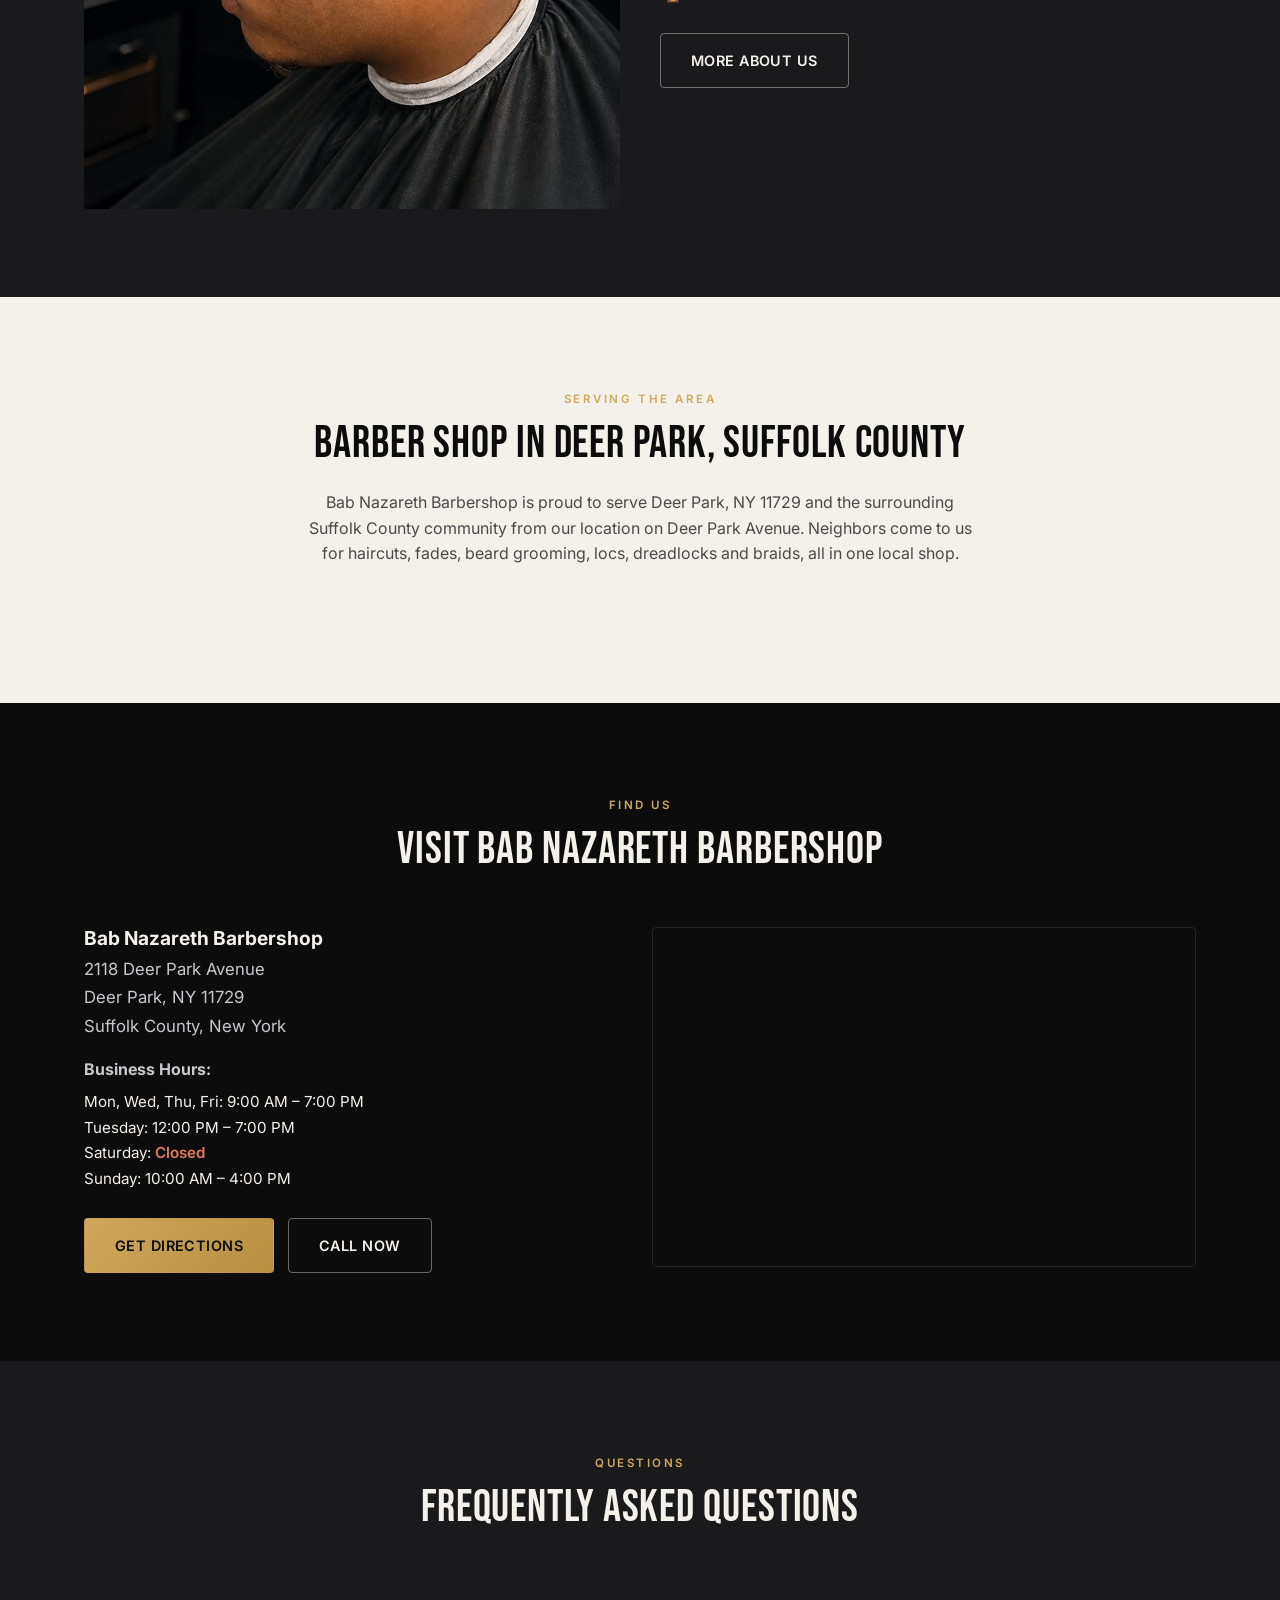
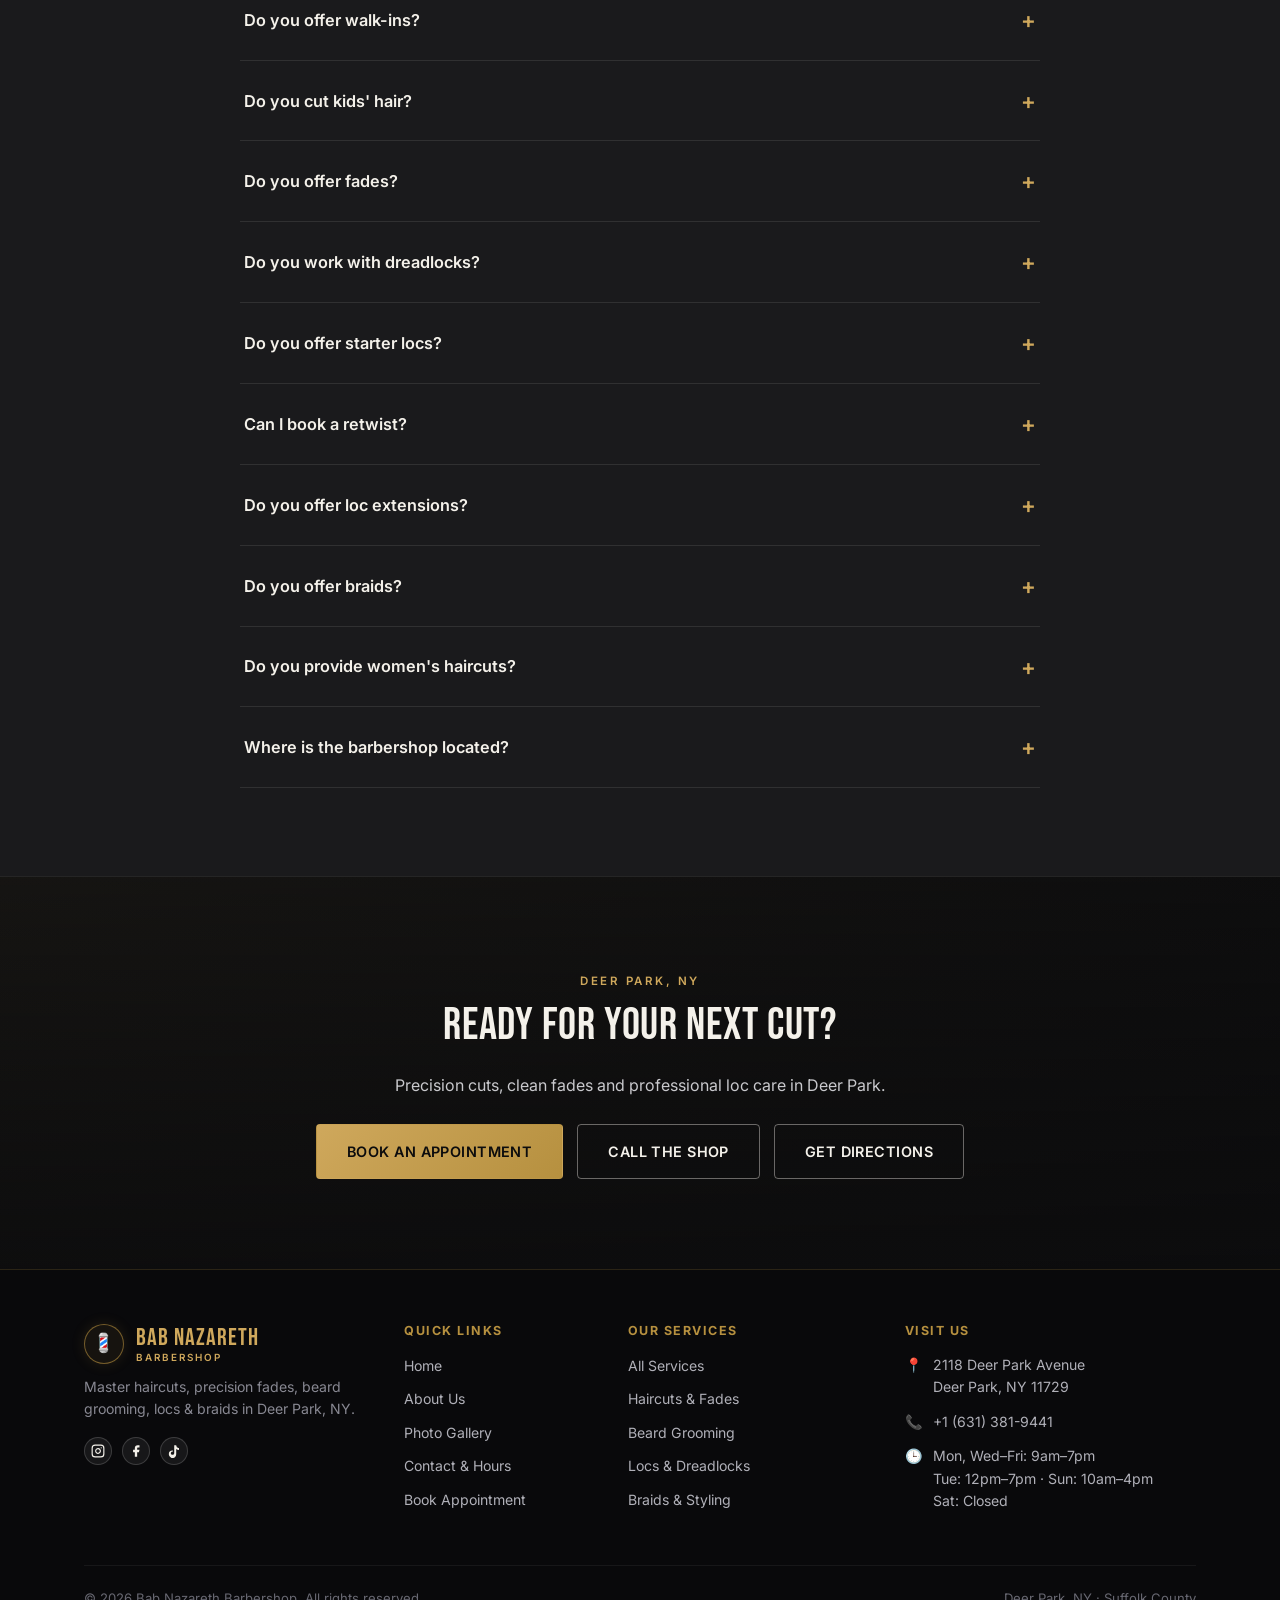
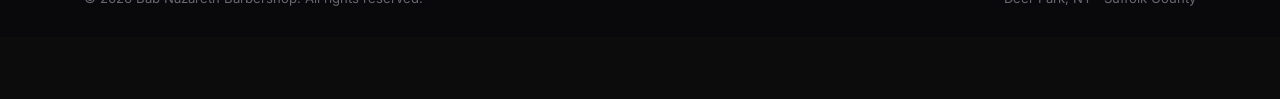
==== commit 1fd85803: "Eliminate all image duplicates across the site using authentic unique assets" ====
--- a/index.html
+++ b/index.html
@@ -412,7 +412,7 @@
 
           <div class="card service-card">
             <div class="service-card-media">
-              <img src="images/service-starter-locs.jpg" alt="Starter Locs and Comb Coils" class="service-card-img" loading="lazy">
+              <img src="images/gallery-starter-locs-phase1.jpg" alt="Starter Locs and Comb Coils" class="service-card-img" loading="lazy">
             </div>
             <div class="service-card-body">
               <div class="service-card-top">
@@ -663,7 +663,7 @@
         <!-- Card 1 (James T.) -->
         <div class="review-card-dark">
           <div class="review-avatar-wrap-dark">
-            <img src="images/avatar-1.jpg" alt="James T." loading="lazy">
+            <img src="images/avatar-5.jpg" alt="James T." loading="lazy">
           </div>
           <div class="review-body-dark">
             <span class="review-stars-dark">★★★★★</span>
@@ -675,7 +675,7 @@
         <!-- Card 2 (Michael R.) -->
         <div class="review-card-dark">
           <div class="review-avatar-wrap-dark">
-            <img src="images/avatar-2.jpg" alt="Michael R." loading="lazy">
+            <img src="images/avatar-6.jpg" alt="Michael R." loading="lazy">
           </div>
           <div class="review-body-dark">
             <span class="review-stars-dark">★★★★★</span>
@@ -687,7 +687,7 @@
         <!-- Card 3 (David L.) -->
         <div class="review-card-dark">
           <div class="review-avatar-wrap-dark">
-            <img src="images/avatar-3.jpg" alt="David L." loading="lazy">
+            <img src="images/avatar-7.jpg" alt="David L." loading="lazy">
           </div>
           <div class="review-body-dark">
             <span class="review-stars-dark">★★★★★</span>
@@ -728,7 +728,7 @@
 
           <div class="gallery-slide">
             <div class="gallery-slide-media">
-              <img src="images/women-pixie-haircut.jpg" alt="Women's Precision Pixie Cut" class="gallery-slide-img" loading="lazy">
+              <img src="images/gallery-women-short-taper.jpg" alt="Women's Precision Taper Cut" class="gallery-slide-img" loading="lazy">
             </div>
             <div class="gallery-slide-caption">
               <span class="gallery-slide-tag">Women's Haircut</span>
@@ -738,7 +738,7 @@
 
           <div class="gallery-slide">
             <div class="gallery-slide-media">
-              <img src="images/service-loc-retwist-grid.jpg" alt="Precision Grid Loc Retwist" class="gallery-slide-img" loading="lazy">
+              <img src="images/gallery-retwist-interlock-grid.jpg" alt="Precision Grid Loc Retwist" class="gallery-slide-img" loading="lazy">
             </div>
             <div class="gallery-slide-caption">
               <span class="gallery-slide-tag">Loc Retwist</span>
@@ -748,7 +748,7 @@
 
           <div class="gallery-slide">
             <div class="gallery-slide-media">
-              <img src="images/service-loc-repair-crochet.jpg" alt="Loc Repair and Interlocking" class="gallery-slide-img" loading="lazy">
+              <img src="images/gallery-interlocked-roots.jpg" alt="Loc Repair and Interlocking" class="gallery-slide-img" loading="lazy">
             </div>
             <div class="gallery-slide-caption">
               <span class="gallery-slide-tag">Loc Repair</span>
@@ -758,7 +758,7 @@
 
           <div class="gallery-slide">
             <div class="gallery-slide-media">
-              <img src="images/gallery-ombre-locs.jpg" alt="Two-Tone Caramel Honey Ombre Locs" class="gallery-slide-img" loading="lazy">
+              <img src="images/gallery-ombre-loc-bun.jpg" alt="Two-Tone Caramel Honey Ombre Locs" class="gallery-slide-img" loading="lazy">
             </div>
             <div class="gallery-slide-caption">
               <span class="gallery-slide-tag">Ombre Locs</span>
@@ -768,7 +768,7 @@
 
           <div class="gallery-slide">
             <div class="gallery-slide-media">
-              <img src="images/gallery-long-loc-twists.jpg" alt="Long Protective Twist Locs" class="gallery-slide-img" loading="lazy">
+              <img src="images/gallery-long-locs-waterfall.jpg" alt="Long Protective Twist Locs" class="gallery-slide-img" loading="lazy">
             </div>
             <div class="gallery-slide-caption">
               <span class="gallery-slide-tag">Twists &amp; Braids</span>
@@ -778,7 +778,7 @@
 
           <div class="gallery-slide">
             <div class="gallery-slide-media">
-              <img src="images/work-braided-loc-updo.jpg" alt="Braided Locs Crown Updo" class="gallery-slide-img" loading="lazy">
+              <img src="images/gallery-barrel-twist-crown.jpg" alt="Braided Locs Crown Updo" class="gallery-slide-img" loading="lazy">
             </div>
             <div class="gallery-slide-caption">
               <span class="gallery-slide-tag">Braided Locs</span>
@@ -808,7 +808,7 @@
 
           <div class="gallery-slide">
             <div class="gallery-slide-media">
-              <img src="images/work-twists-blue-cape.jpg" alt="Two-Strand Twists" class="gallery-slide-img" loading="lazy">
+              <img src="images/gallery-double-twist-locs.jpg" alt="Two-Strand Twists" class="gallery-slide-img" loading="lazy">
             </div>
             <div class="gallery-slide-caption">
               <span class="gallery-slide-tag">Twists</span>
@@ -858,7 +858,7 @@
 
           <div class="gallery-slide">
             <div class="gallery-slide-media">
-              <img src="images/service-fade-locs.jpg" alt="Precision Fade and Line-Up" class="gallery-slide-img" loading="lazy">
+              <img src="images/gallery-fresh-crisp-fade.jpg" alt="Precision Fade and Line-Up" class="gallery-slide-img" loading="lazy">
             </div>
             <div class="gallery-slide-caption">
               <span class="gallery-slide-tag">Fades &amp; Designs</span>
@@ -868,7 +868,7 @@
 
           <div class="gallery-slide">
             <div class="gallery-slide-media">
-              <img src="images/service-retwist.jpg" alt="Loc Retwist Maintenance" class="gallery-slide-img" loading="lazy">
+              <img src="images/gallery-caramel-tips-retwist.jpg" alt="Loc Retwist Maintenance" class="gallery-slide-img" loading="lazy">
             </div>
             <div class="gallery-slide-caption">
               <span class="gallery-slide-tag">Retwist</span>
@@ -890,7 +890,7 @@
   <section class="section section--charcoal">
     <div class="container hero-grid">
       <div class="hero-media media-wrap">
-        <img src="images/hero-barber.png" alt="Bab Nazareth Barbershop in Deer Park, NY" style="object-position: 72% top;" loading="lazy">
+        <img src="images/gallery-classic-lineup-fade.jpg" alt="Bab Nazareth Barbershop in Deer Park, NY" style="object-position: center;" loading="lazy">
         <div class="play-overlay"><span class="play-btn">▶</span></div>
       </div>
       <div>
